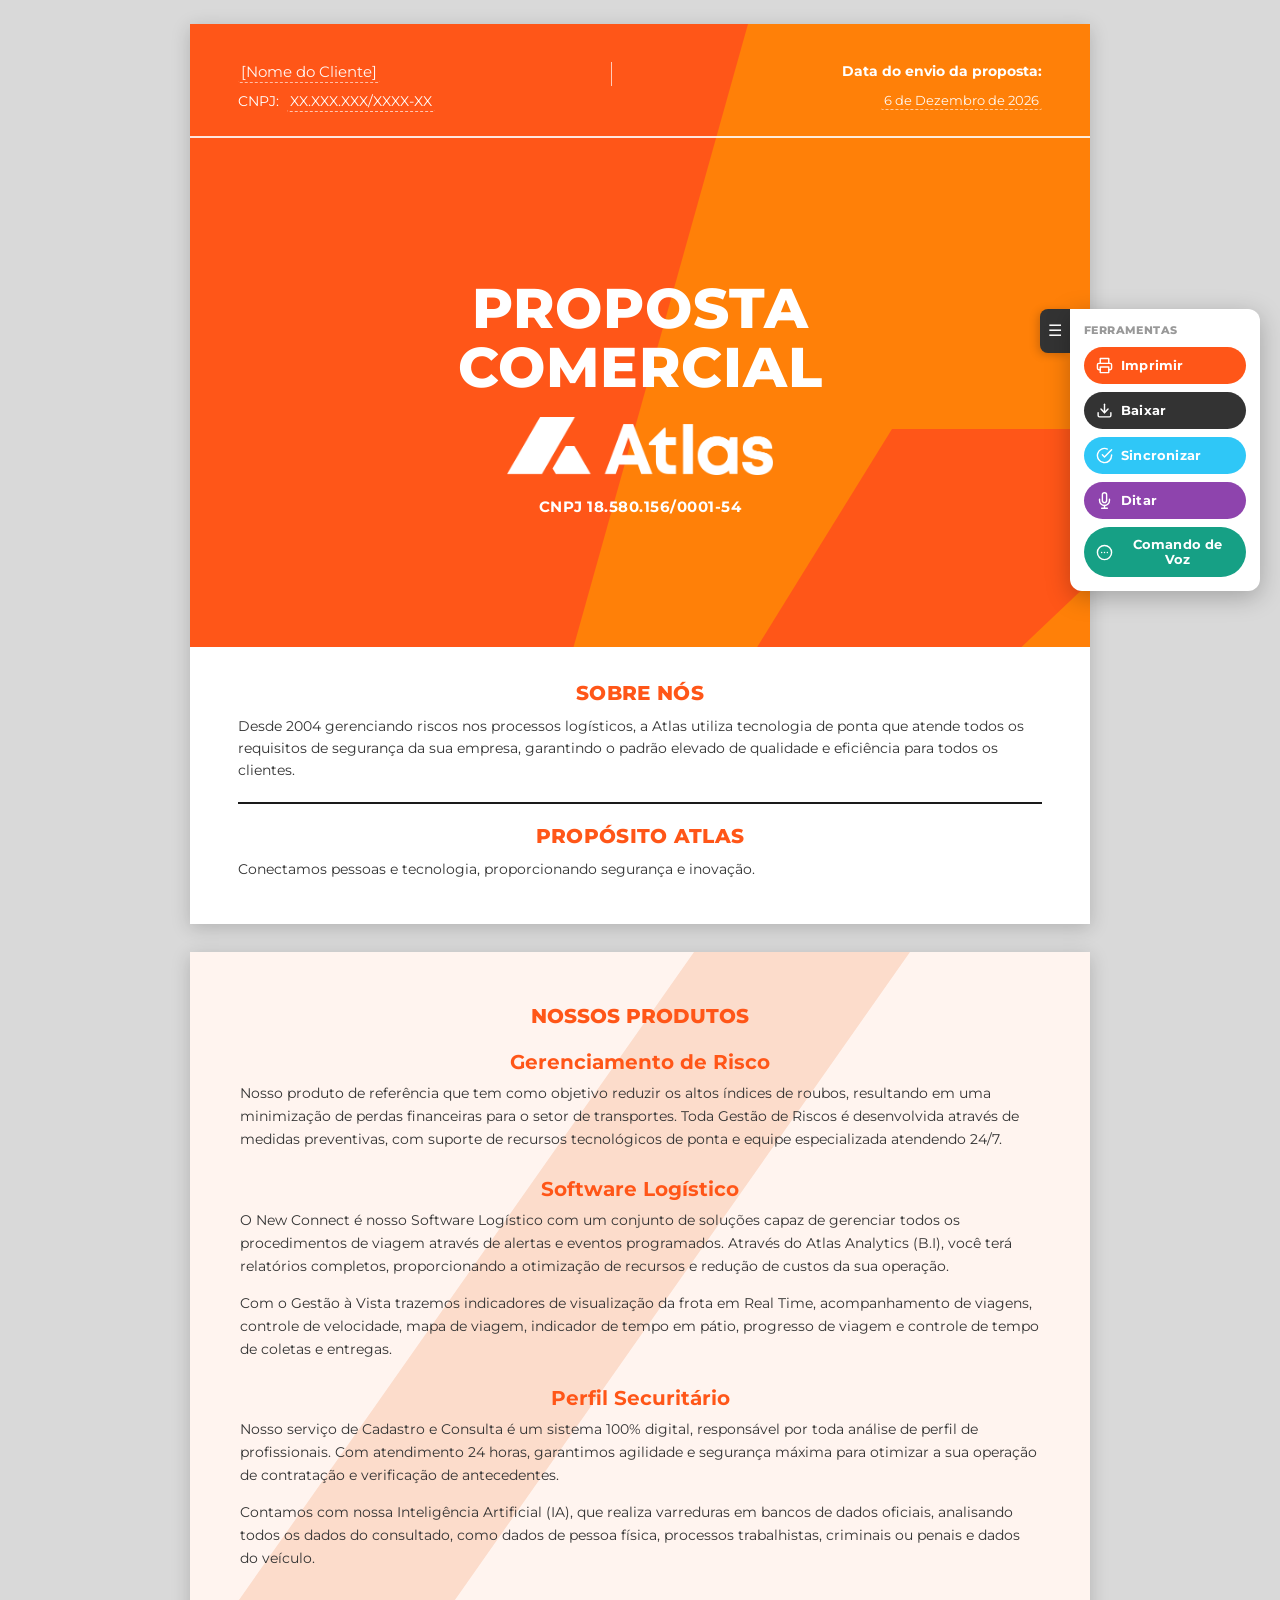
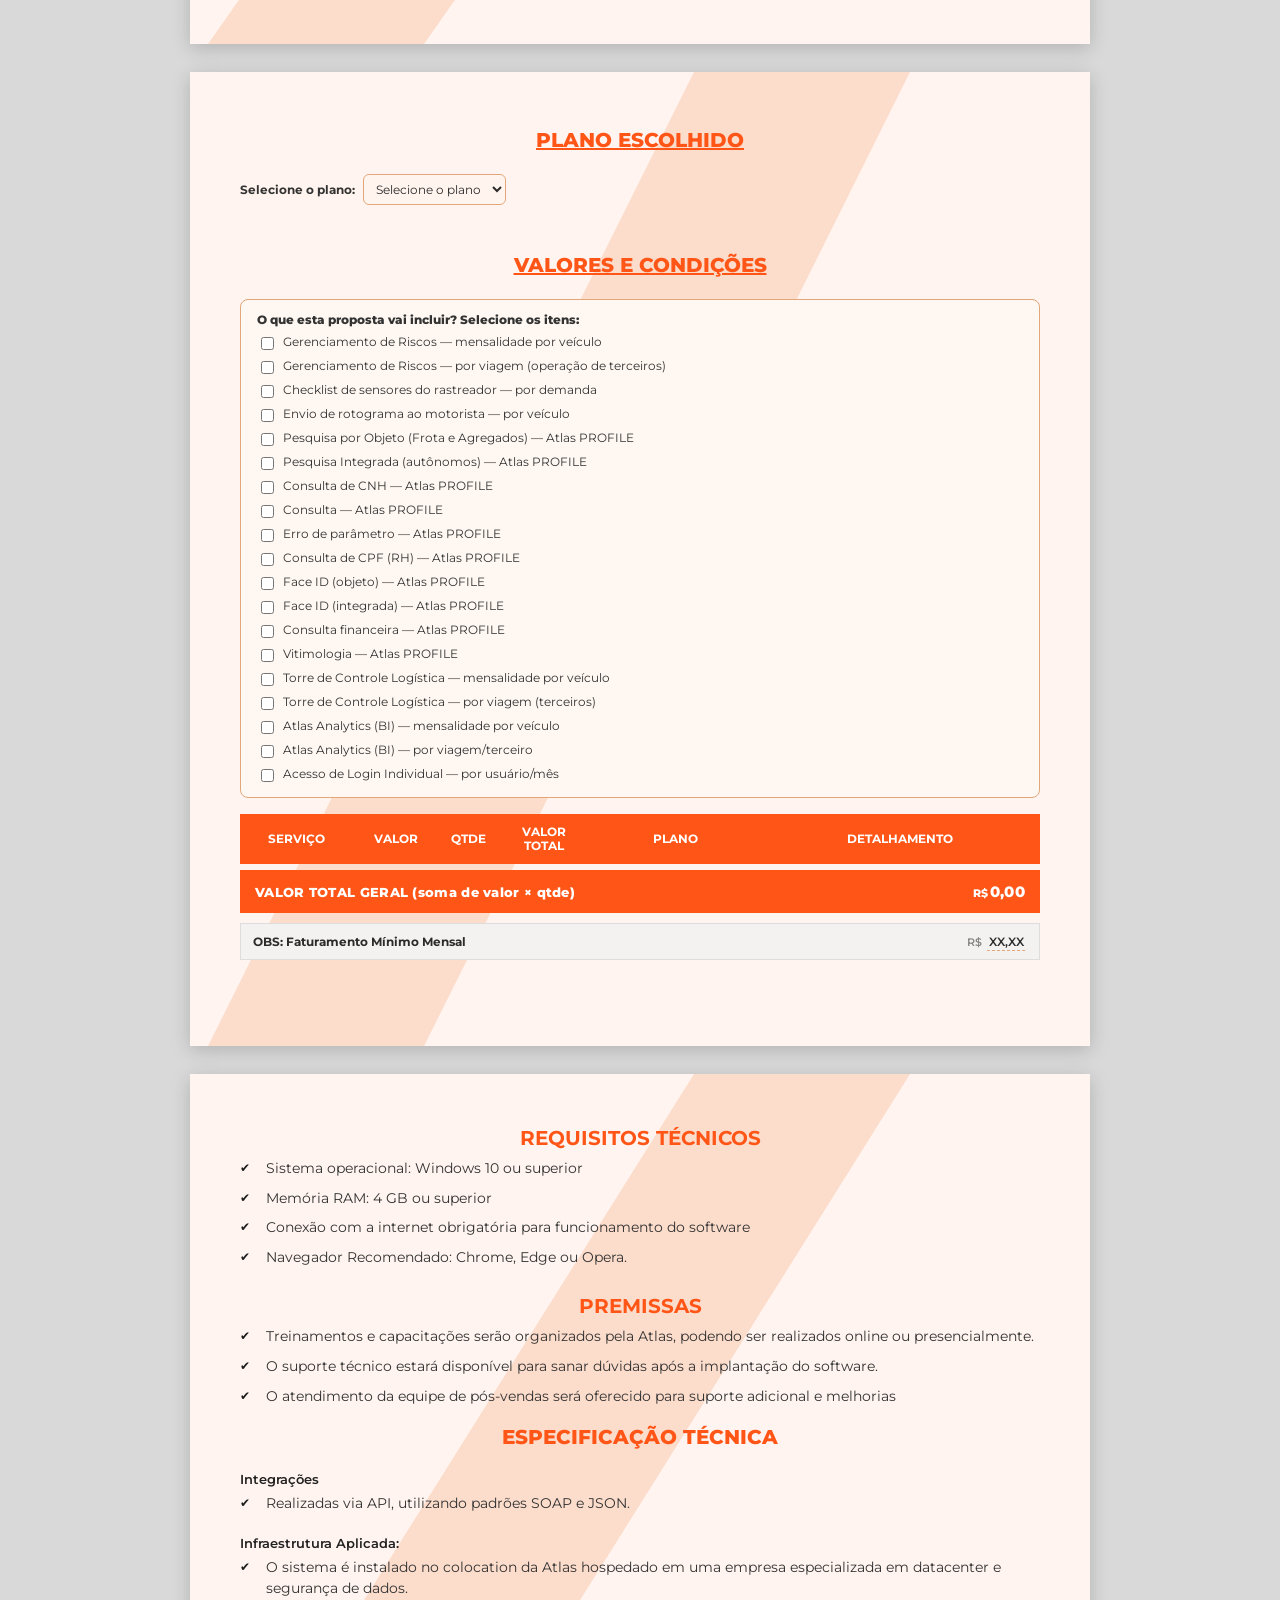
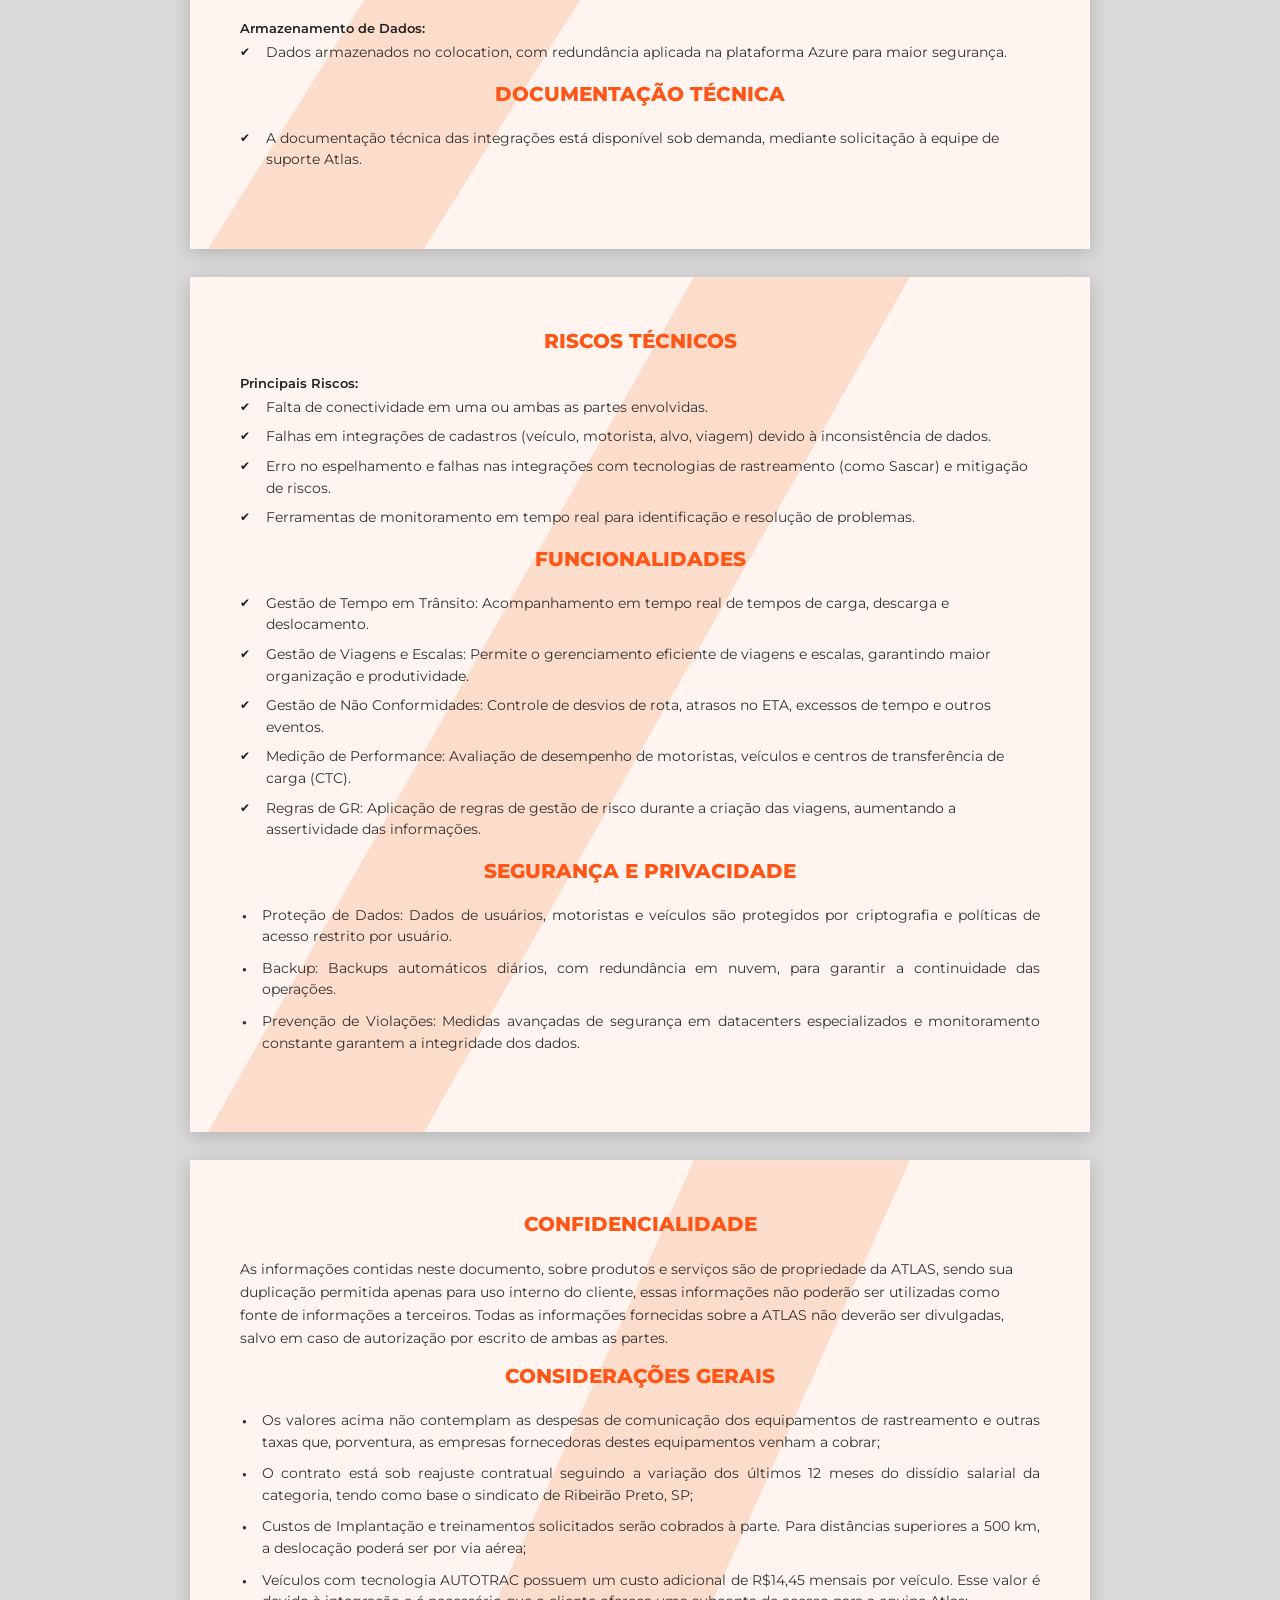
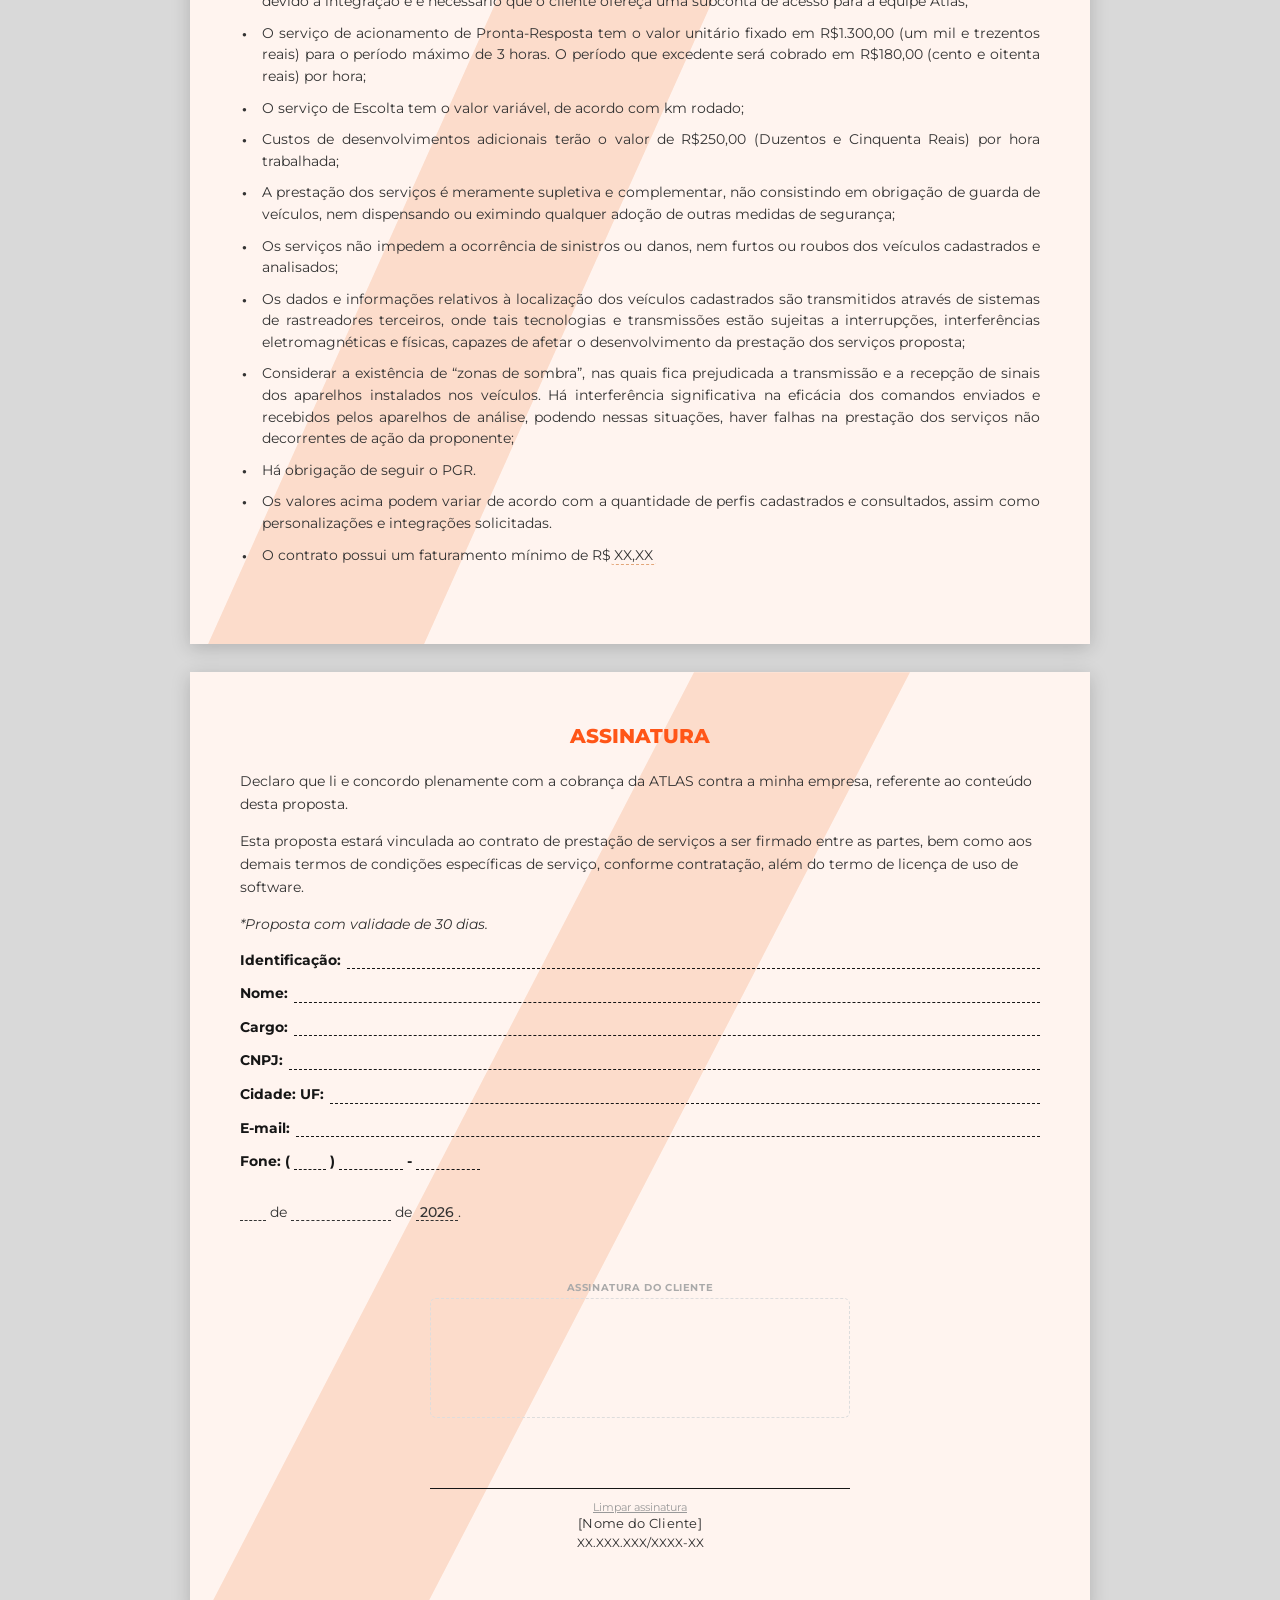
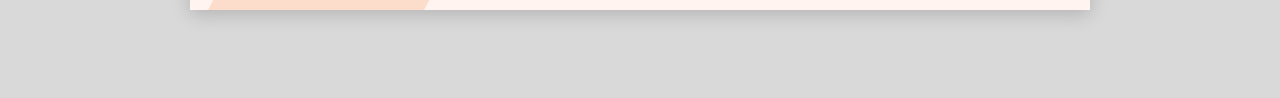
==== Modelo_Proposta_Completa_FINAL_REVISADO.html @ 3a5bff25 "feat: consolidate floating action buttons into a collapsible sidebar Imprimir, Baixar, Sincronizar, " ====
<!DOCTYPE html>
<html lang="pt-BR">
<head>
<meta charset="UTF-8">
<meta name="viewport" content="width=device-width, initial-scale=1.0">
<title>Proposta Comercial Completa — Atlas</title>
<style>
@import url('https://fonts.googleapis.com/css2?family=Montserrat:wght@400;500;600;700;800&display=swap');

:root{
  --atlas-orange:#FF5618;
  --atlas-orange-2:#FF8008;
  --atlas-yellow:#FFC500;
  --atlas-dark:#333333;
  --peach-light:#FFF4EF;
  --peach-band:#FCDCCB;
  --text:#2b2b2b;
}

*{box-sizing:border-box;}
html,body{margin:0;padding:0;}
body{
  font-family:'Montserrat',Arial,sans-serif;
  background:#d9d9d9;
  color:var(--text);
  -webkit-font-smoothing:antialiased;
}

.doc{
  max-width:900px;
  margin:0 auto;
  background:#d9d9d9;
  padding:24px 0 60px;
}

.page{
  position:relative;
  width:100%;
  min-height:560px;
  background:#ffffff;
  overflow:hidden;
  margin:0 auto 28px;
  box-shadow:0 4px 18px rgba(0,0,0,.18);
}

/* ---------- PRINT BUTTON ---------- */
.print-btn{
  position:fixed;
  top:20px;
  right:20px;
  z-index:1000;
  display:flex;
  align-items:center;
  gap:8px;
  background:var(--atlas-orange);
  color:#fff;
  border:none;
  border-radius:30px;
  padding:12px 20px;
  font-family:'Montserrat',Arial,sans-serif;
  font-size:13.5px;
  font-weight:700;
  letter-spacing:.2px;
  cursor:pointer;
  box-shadow:0 4px 14px rgba(0,0,0,.28);
  transition:background .15s,transform .15s;
}
.print-btn:hover{background:#e04710;transform:translateY(-1px);}
.print-btn:active{transform:translateY(0);}
.print-btn svg{width:17px;height:17px;flex-shrink:0;}
.download-btn{
  position:fixed;
  top:74px;
  right:20px;
  z-index:1000;
  display:flex;
  align-items:center;
  gap:8px;
  background:var(--atlas-dark);
  color:#fff;
  border:none;
  border-radius:30px;
  padding:12px 20px;
  font-family:'Montserrat',Arial,sans-serif;
  font-size:13.5px;
  font-weight:700;
  letter-spacing:.2px;
  cursor:pointer;
  box-shadow:0 4px 14px rgba(0,0,0,.28);
  transition:background .15s,transform .15s;
}
.download-btn:hover{background:#1a1a1a;transform:translateY(-1px);}
.download-btn:active{transform:translateY(0);}
.download-btn svg{width:17px;height:17px;flex-shrink:0;}
.bitrix-btn{
  position:fixed;
  top:128px;
  right:20px;
  z-index:1000;
  display:flex;
  align-items:center;
  gap:8px;
  background:#2FC7F7;
  color:#fff;
  border:none;
  border-radius:30px;
  padding:12px 20px;
  font-family:'Montserrat',Arial,sans-serif;
  font-size:13.5px;
  font-weight:700;
  letter-spacing:.2px;
  cursor:pointer;
  box-shadow:0 4px 14px rgba(0,0,0,.28);
  transition:background .15s,transform .15s;
}
.bitrix-btn:hover{background:#1CAEDE;transform:translateY(-1px);}
.bitrix-btn:active{transform:translateY(0);}
.bitrix-btn svg{width:17px;height:17px;flex-shrink:0;}
.mic-btn{
  position:fixed;
  top:182px;
  right:20px;
  z-index:1000;
  display:flex;
  align-items:center;
  gap:8px;
  background:#8e44ad;
  color:#fff;
  border:none;
  border-radius:30px;
  padding:12px 20px;
  font-family:'Montserrat',Arial,sans-serif;
  font-size:13.5px;
  font-weight:700;
  letter-spacing:.2px;
  cursor:pointer;
  box-shadow:0 4px 14px rgba(0,0,0,.28);
  transition:background .15s,transform .15s;
}
.mic-btn:hover{background:#6f3585;transform:translateY(-1px);}
.mic-btn:active{transform:translateY(0);}
.mic-btn svg{width:17px;height:17px;flex-shrink:0;}
.voice-cmd-btn{
  position:fixed;
  top:236px;
  right:20px;
  z-index:1000;
  display:flex;
  align-items:center;
  gap:8px;
  background:#16a085;
  color:#fff;
  border:none;
  border-radius:30px;
  padding:12px 20px;
  font-family:'Montserrat',Arial,sans-serif;
  font-size:13.5px;
  font-weight:700;
  letter-spacing:.2px;
  cursor:pointer;
  box-shadow:0 4px 14px rgba(0,0,0,.28);
  transition:background .15s,transform .15s;
}
.voice-cmd-btn:hover{background:#118a70;transform:translateY(-1px);}
.voice-cmd-btn:active{transform:translateY(0);}
.voice-cmd-btn svg{width:17px;height:17px;flex-shrink:0;}
.voice-cmd-btn.listening{background:#e67e22;animation:micPulse 1.2s infinite;}
.voice-cmd-status{
  position:fixed;
  top:290px;
  right:20px;
  z-index:1000;
  max-width:260px;
  background:#fff;
  border:1.4px solid #16a085;
  border-radius:10px;
  padding:10px 14px;
  font-family:'Montserrat',Arial,sans-serif;
  font-size:11.5px;
  color:#333;
  line-height:1.4;
  box-shadow:0 4px 14px rgba(0,0,0,.2);
}
.app-sidebar{
  position:fixed;
  top:50%;
  right:20px;
  transform:translateY(-50%);
  z-index:1000;
  display:flex;
  align-items:flex-start;
}
.sidebar-toggle{
  background:var(--atlas-dark);
  color:#fff;
  border:none;
  border-radius:8px 0 0 8px;
  width:30px;
  height:44px;
  cursor:pointer;
  font-size:16px;
  line-height:1;
  box-shadow:-2px 2px 10px rgba(0,0,0,.2);
  flex-shrink:0;
}
.sidebar-panel{
  display:flex;
  flex-direction:column;
  gap:8px;
  background:#fff;
  border-radius:0 12px 12px 12px;
  padding:14px;
  box-shadow:0 6px 24px rgba(0,0,0,.25);
  width:190px;
  max-height:80vh;
  overflow-y:auto;
}
.sidebar-panel.collapsed{display:none;}
.sidebar-title{
  font-family:'Montserrat',Arial,sans-serif;
  font-size:11px;
  font-weight:800;
  letter-spacing:.4px;
  text-transform:uppercase;
  color:#999;
  margin-bottom:2px;
}
.app-sidebar .print-btn,
.app-sidebar .download-btn,
.app-sidebar .bitrix-btn,
.app-sidebar .mic-btn,
.app-sidebar .voice-cmd-btn{
  position:static;
  top:auto;right:auto;
  width:100%;
  box-shadow:none;
  justify-content:flex-start;
  padding:10px 12px;
  font-size:12.5px;
}
.app-sidebar .voice-cmd-status{
  position:static;
  top:auto;right:auto;
  width:100%;
  max-width:none;
  margin-top:0;
  box-sizing:border-box;
}
.mic-btn.listening{background:#e74c3c;animation:micPulse 1.2s infinite;}
@keyframes micPulse{
  0%{box-shadow:0 4px 14px rgba(231,76,60,.55);}
  50%{box-shadow:0 4px 26px rgba(231,76,60,.95);}
  100%{box-shadow:0 4px 14px rgba(231,76,60,.55);}
}
.bitrix-modal-overlay{
  position:fixed;inset:0;background:rgba(0,0,0,.55);z-index:2000;
  display:flex;align-items:center;justify-content:center;padding:20px;
}
.bitrix-modal{
  background:#fff;border-radius:12px;max-width:520px;width:100%;max-height:85vh;overflow-y:auto;
  padding:24px;box-shadow:0 20px 60px rgba(0,0,0,.3);
  font-family:'Montserrat',Arial,sans-serif;
}
.bitrix-modal-title{font-size:16px;font-weight:800;color:var(--atlas-dark);margin-bottom:16px;}
.bitrix-field{font-size:12.5px;color:#333;margin-bottom:10px;line-height:1.5;}
.bitrix-field ul{margin:6px 0 0;padding-left:18px;}
.bitrix-field li{margin-bottom:4px;}
.bitrix-modal-actions{display:flex;justify-content:flex-end;gap:10px;margin-top:18px;}
.bitrix-modal-cancel{background:#eee;color:#333;border:none;border-radius:8px;padding:10px 18px;font-family:'Montserrat',Arial,sans-serif;font-weight:700;font-size:12.5px;cursor:pointer;}
.bitrix-modal-confirm{background:#2FC7F7;color:#fff;border:none;border-radius:8px;padding:10px 18px;font-family:'Montserrat',Arial,sans-serif;font-weight:700;font-size:12.5px;cursor:pointer;}
.bitrix-modal-confirm:disabled{opacity:.6;cursor:not-allowed;}
.bitrix-status{margin-top:12px;font-size:12px;font-weight:700;}
.bitrix-status-ok{color:#1a8f4c;}
.bitrix-status-error{color:#c0392b;}
.bitrix-search-btn{background:#eef8fd;color:#1CAEDE;border:1px solid #2FC7F7;border-radius:6px;padding:3px 8px;font-size:10.5px;font-weight:700;cursor:pointer;margin-left:6px;font-family:'Montserrat',Arial,sans-serif;}
.bitrix-search-btn:hover{background:#2FC7F7;color:#fff;}
.bitrix-id-input{border:1.2px solid #ccc;border-radius:6px;padding:4px 6px;font-size:12px;font-family:'Montserrat',Arial,sans-serif;width:110px;}
.bitrix-search-status{font-size:11px;font-weight:700;margin-left:8px;}

@media print{
  * { -webkit-print-color-adjust:exact !important; print-color-adjust:exact !important; color-adjust:exact !important; }
  body{background:#fff;}
  .doc{padding:0;max-width:none;background:#fff;}
  .page{box-shadow:none;margin:0;page-break-after:always;min-height:0;}
  .print-btn{display:none !important;}
  .item-picker{display:none !important;}
  .download-btn{display:none !important;}
  .bitrix-btn{display:none !important;}
  .bitrix-modal-overlay{display:none !important;}
  .mic-btn{display:none !important;}
  .voice-cmd-btn{display:none !important;}
  .voice-cmd-status{display:none !important;}
  .app-sidebar{display:none !important;}
  .plan-select-row{display:none !important;}
  .editable-field{border-bottom:none !important;background:transparent !important;padding:0 !important;}
  .valor-input,.qtde-input{border-bottom:none !important;background:transparent !important;}
  .line-total-cell{background:transparent !important;}
  .sig-field .rule,.fone-seg,.sig-date .u{border-bottom:1.6px solid #161616 !important;background:transparent !important;}
  .sig-pad{display:none !important;}
  .sig-pad-print-img{display:block !important;width:420px;height:120px;margin:0 auto;}
  .sig-clear-btn{display:none !important;}
  .add-range-btn{display:none !important;}
  .remove-range-btn{display:none !important;}
  .row-range-select{display:none !important;}
}

/* ---------- COVER ---------- */
.cover{
  background:var(--atlas-orange);
  color:#fff;
  min-height:900px;
  display:flex;
  flex-direction:column;
}
.cover-diagonal{
  position:absolute;
  inset:0;
  background:var(--atlas-orange-2);
  clip-path:polygon(62% 0, 100% 0, 100% 100%, 34% 100%);
  z-index:0;
}
.cover-diagonal-2{
  position:absolute;
  inset:0;
  background:var(--atlas-orange);
  clip-path:polygon(78% 45%, 100% 45%, 100% 62%, 60% 100%, 44% 100%);
  z-index:0;
}
.cover-top{
  position:relative;
  z-index:1;
  padding:38px 48px 26px;
  border-bottom:2px solid rgba(255,255,255,.85);
}
.cover-top-row{
  display:flex;
  justify-content:space-between;
  align-items:flex-start;
  gap:24px;
}
.cover-client{font-size:15px;opacity:.95;}
.client-logo-img{height:34px;max-width:90px;object-fit:contain;border-radius:3px;background:#fff;padding:2px;}
.cover-divider{
  width:1px;align-self:stretch;background:rgba(255,255,255,.7);margin:0 6px;
}
.cover-date-label{font-weight:700;font-size:14px;margin-bottom:6px;}
.cover-date-value{font-size:13px;opacity:.95;}
.cover-cnpj-row{margin-top:14px;font-size:14px;}
.cover-cnpj-row b{font-weight:600;margin-right:6px;}
.cover-top .editable-field{
  outline:none;
  border-bottom:1.4px dashed rgba(255,255,255,.65);
  padding:0 3px 1px;
  cursor:text;
  border-radius:2px;
}
.cover-top .editable-field:hover{background:rgba(255,255,255,.14);}
.cover-top .editable-field:focus{border-bottom:1.4px solid #fff;background:rgba(255,255,255,.2);}

.editable-field{
  outline:none;
  border-bottom:1.4px dashed #e3a679;
  padding:0 3px 1px;
  cursor:text;
  border-radius:2px;
}
.editable-field:hover{background:#fff4ee;}
.editable-field:focus{border-bottom:1.4px solid var(--atlas-orange);background:#fff4ee;}

.cover-mid{
  position:relative;z-index:1;
  flex:1;
  display:flex;flex-direction:column;align-items:center;justify-content:center;
  text-align:center;
  padding:30px 20px 20px;
}
.cover-title{
  font-size:56px;
  font-weight:800;
  line-height:1.05;
  letter-spacing:1px;
  margin:0 0 6px;
}
.cover-logo{
  height:58px;
  margin:14px 0 22px;
}
.cover-atlas-cnpj{
  font-size:15px;
  font-weight:700;
  letter-spacing:.5px;
}

.cover-white{
  position:relative;z-index:1;
  background:#fff;
  color:var(--text);
  padding:34px 48px 44px;
}
.cover-white h3{
  color:var(--atlas-orange);
  font-size:20px;
  font-weight:800;
  letter-spacing:.3px;
  margin:0 0 10px;
  text-align:center;
}
.cover-white p{
  font-size:13.5px;
  line-height:1.65;
  margin:0;
  color:#333;
}
.cover-rule{
  border:none;border-top:2px solid #1a1a1a;margin:20px 0;
}

/* ---------- INNER PAGES ---------- */
.inner{
  min-height:560px;
  background:var(--peach-light);
  padding:52px 50px 60px;
}
.inner-diagonal{
  position:absolute;
  inset:0;
  background:var(--peach-band);
  clip-path:polygon(56% 0, 80% 0, 26% 100%, 2% 100%);
  z-index:0;
}
.inner-diagonal-2{
  position:absolute;
  inset:0;
  background:var(--peach-band);
  opacity:.6;
  clip-path:polygon(20% 100%, 40% 100%, 30% 115%);
  z-index:0;
}
.inner-content{position:relative;z-index:1;}

.inner.white-bg{background:#fff;}
.inner.white-bg .inner-diagonal,.inner.white-bg .inner-diagonal-2{display:none;}

h2.sect{
  font-size:20px;
  font-weight:800;
  color:var(--atlas-orange);
  margin:0 0 22px;
  text-align:center;
}
h3.sub{
  font-size:20px;
  font-weight:700;
  color:var(--atlas-orange);
  margin:26px 0 8px;
  text-align:center;
}
h3.sub:first-of-type{margin-top:0;}
p.body-text{
  font-size:13.5px;
  line-height:1.7;
  margin:0 0 14px;
  color:#333;
}
.check-list{list-style:none;margin:6px 0 18px;padding:0;}
.check-list li{
  position:relative;
  padding-left:26px;
  font-size:13.5px;
  line-height:1.6;
  margin-bottom:8px;
  color:#333;
}
.check-list li::before{
  content:"\2714";
  position:absolute;left:0;top:0;
  color:#1a1a1a;
  font-size:12px;
}
.dot-list{list-style:none;margin:6px 0 18px;padding:0;}
.dot-list li{
  position:relative;
  padding-left:22px;
  font-size:13.5px;
  line-height:1.6;
  margin-bottom:10px;
  color:#333;
  text-align:justify;
}
.dot-list li::before{
  content:"\25CF";
  position:absolute;left:2px;top:0;
  color:#333;
  font-size:8px;
  top:5px;
}
.label-line{font-size:13px;font-weight:600;color:#222;margin:20px 0 6px;}

/* ---------- PLAN CARDS ---------- */
.plans-title{text-align:center;font-size:20px;font-weight:800;text-decoration:underline;margin:4px 0 22px;color:var(--atlas-orange);}
.plan-select-row{display:flex;align-items:center;gap:8px;margin:0 0 14px;font-size:12px;font-weight:700;color:#333;flex-wrap:wrap;}
.plan-select-row select{font-family:'Montserrat',Arial,sans-serif;font-size:12px;padding:6px 8px;border:1.4px solid #e3a679;border-radius:6px;background:#fff4ee;color:#2c2c2c;cursor:pointer;}
.plan-select-row select:focus{outline:none;border-color:var(--atlas-orange);}
.plans-wrap .plan-card{display:none;}
.plans-wrap{display:flex;gap:14px;margin-bottom:34px;align-items:stretch;}
.plan-card{flex:1;background:#fff;border:1px solid #eee;box-shadow:0 1px 6px rgba(0,0,0,.08);display:flex;flex-direction:column;}
.plan-head{padding:14px 10px;text-align:center;color:#fff;}
.plan-head .pname{font-weight:800;font-size:15px;letter-spacing:.5px;}
.plan-head .psub{font-size:9.5px;opacity:.9;margin-top:2px;}
.plan-standard .plan-head{background:var(--atlas-yellow);color:#3a2c00;}
.plan-pro .plan-head{background:var(--atlas-orange);}
.plan-premium .plan-head{background:var(--atlas-dark);}
.plan-body{padding:14px 14px 16px;flex:1;display:flex;flex-direction:column;}
.plan-body ul{list-style:disc;margin:0 0 10px;padding-left:16px;flex:1;}
.plan-body ul li{font-size:10.5px;line-height:1.5;margin-bottom:4px;color:#2c2c2c;}
.plan-add{font-size:10px;color:#2c2c2c;}
.plan-add b{font-weight:700;}

/* ---------- PRICING TABLE ---------- */
.item-picker{border:1px solid #e3a679;background:#fff8f2;border-radius:8px;padding:12px 16px;margin:0 0 16px;}
.item-picker-title{font-size:12px;font-weight:800;color:var(--atlas-dark);margin-bottom:8px;}
.item-picker-opt{display:flex;align-items:flex-start;gap:6px;font-size:11.5px;color:#333;margin-bottom:6px;cursor:pointer;line-height:1.35;}
.item-picker-opt input{margin-top:2px;flex-shrink:0;cursor:pointer;}
.item-picker-opt:last-child{margin-bottom:0;}
table.pricing{width:100%;border-collapse:collapse;margin-bottom:6px;font-size:11.5px;}
table.pricing th{
  background:var(--atlas-orange);color:#fff;font-weight:700;
  padding:10px 8px;text-align:center;border:1px solid var(--atlas-orange);
  font-size:11.5px;
}
table.pricing td{
  border:1px solid #ddd;padding:9px 8px;vertical-align:middle;color:#2c2c2c;
  background:#fff;
}
table.pricing td.svc{font-weight:600;text-align:left;}
table.pricing td.center{text-align:center;}
table.pricing td.detail{font-size:10.5px;line-height:1.4;}
.valor-input{
  width:64px;border:none;border-bottom:1.4px dashed #f0a980;background:transparent;
  font-family:'Montserrat',Arial,sans-serif;font-size:11.5px;font-weight:600;
  color:#2c2c2c;text-align:right;padding:1px 2px;
}
.valor-input:hover{background:#fff4ee;}
.valor-input:focus{outline:none;border-bottom:1.4px solid var(--atlas-orange);background:#fff4ee;}
.qtde-input{
  width:30px;border:none;border-bottom:1.4px dashed #f0a980;background:transparent;
  font-family:'Montserrat',Arial,sans-serif;font-size:11.5px;font-weight:600;
  color:#2c2c2c;text-align:center;padding:1px 2px;
}
.qtde-input:hover{background:#fff4ee;}
.qtde-input:focus{outline:none;border-bottom:1.4px solid var(--atlas-orange);background:#fff4ee;}
.line-total-cell{background:#fff7f2;}
.line-total{font-weight:800;color:var(--atlas-orange);}
.currency-prefix{color:#888;font-size:10.5px;margin-right:1px;}
.total-bar{
  display:flex;justify-content:space-between;align-items:center;
  background:var(--atlas-orange);color:#fff;
  border:1px solid var(--atlas-orange);
  padding:11px 14px;font-size:13px;font-weight:800;letter-spacing:.3px;
  margin-bottom:10px;
}
.total-bar .tval{font-size:15px;}
.row-range-select{display:block;margin:0 auto 3px;font-family:'Montserrat',Arial,sans-serif;font-size:9px;padding:1px 2px;border:1.2px dashed #e3a679;border-radius:4px;background:#fff4ee;color:#8a6a55;cursor:pointer;width:64px;}
.row-range-select:focus{outline:none;border-color:var(--atlas-orange);border-style:solid;}
.add-range-btn{display:block;margin:3px auto 0;width:16px;height:16px;line-height:13px;padding:0;font-size:11px;font-weight:800;border:1.2px solid #e3a679;border-radius:50%;background:#fff4ee;color:var(--atlas-orange);cursor:pointer;}
.add-range-btn:hover{background:var(--atlas-orange);color:#fff;}
table.pricing td.svc-repeat{font-weight:600;font-style:italic;color:#999;text-align:left;font-size:10.5px;}
.remove-range-btn{background:none;border:none;color:#c0392b;font-size:10px;font-family:'Montserrat',Arial,sans-serif;cursor:pointer;text-decoration:underline;padding:0;}
.obs-row{
  display:flex;justify-content:space-between;align-items:center;
  border:1px solid #ddd;background:#f4f2f1;
  padding:10px 12px;font-size:12px;font-weight:700;margin-bottom:26px;
}
.obs-row span.val{font-weight:600;}

/* ---------- SIGNATURE ---------- */
.sig-field{font-size:13.5px;font-weight:700;color:#161616;margin:16px 0;display:flex;align-items:baseline;white-space:nowrap;}
.sig-field .rule{
  flex:1;border-bottom:1.6px dashed #161616;margin-left:6px;
  outline:none;cursor:text;min-height:1.3em;font-weight:500;
}
.sig-field .rule:hover{background:#fff4ee;}
.sig-field .rule:focus{border-bottom:1.6px solid var(--atlas-orange);background:#fff4ee;}
.fone-line{font-size:13.5px;font-weight:700;color:#161616;margin:16px 0;}
.fone-seg{
  display:inline-block;min-width:64px;border-bottom:1.6px dashed #161616;
  outline:none;cursor:text;text-align:center;padding:0 2px;font-weight:500;
}
.fone-seg:hover{background:#fff4ee;}
.fone-seg:focus{border-bottom:1.6px solid var(--atlas-orange);background:#fff4ee;}
.fone-ddd{min-width:32px;}
.sig-date{margin:34px 0 60px;font-size:13.5px;color:#333;}
.sig-date .u{
  border-bottom:1.6px dashed #333;padding:0 4px;
  outline:none;cursor:text;display:inline-block;min-width:26px;text-align:center;font-weight:500;
}
.sig-date .u.month{min-width:100px;}
.sig-date .u:hover{background:#fff4ee;}
.sig-date .u:focus{border-bottom:1.6px solid var(--atlas-orange);background:#fff4ee;}
.sig-line{border-top:1.6px solid #161616;width:420px;margin:70px auto 10px;}
.sig-name{text-align:center;font-size:12.5px;letter-spacing:.3px;}
.sig-cnpj{text-align:center;font-size:12px;margin-top:4px;}
.sig-pad-label{text-align:center;font-size:10px;font-weight:700;letter-spacing:.6px;color:#aaa;text-transform:uppercase;margin:36px 0 4px;}
.sig-pad-wrap{width:420px;margin:0 auto;}
.sig-pad{display:block;width:420px;height:120px;touch-action:none;cursor:crosshair;border:1.4px dashed #ddd;border-radius:6px;background:transparent;}
.sig-pad-print-img{display:none;}
.sig-clear-btn{display:block;margin:6px auto 0;background:none;border:none;color:#999;font-size:10.5px;font-family:'Montserrat',Arial,sans-serif;cursor:pointer;text-decoration:underline;padding:2px;}
.sig-clear-btn:hover{color:var(--atlas-orange);}

.page-footer{
  position:absolute;bottom:14px;right:20px;font-size:9px;color:#bbb;z-index:2;
}
</style>
</head>
<body>
<div class="app-sidebar" id="appSidebar">
<button class="sidebar-toggle" id="sidebarToggle" onclick="toggleSidebar()" title="Mostrar/ocultar ferramentas">&#9776;</button>
<div class="sidebar-panel" id="sidebarPanel">
<div class="sidebar-title">Ferramentas</div>
<button class="print-btn" onclick="window.print()" title="Imprimir ou salvar como PDF">
  <svg viewBox="0 0 24 24" fill="none" stroke="currentColor" stroke-width="2" stroke-linecap="round" stroke-linejoin="round"><polyline points="6 9 6 2 18 2 18 9"></polyline><path d="M6 18H4a2 2 0 0 1-2-2v-5a2 2 0 0 1 2-2h16a2 2 0 0 1 2 2v5a2 2 0 0 1-2 2h-2"></path><rect x="6" y="14" width="12" height="8"></rect></svg>
  Imprimir
</button>
<button class="download-btn" onclick="baixarPropostaPreenchida()" title="Baixar HTML com os dados preenchidos">
  <svg viewBox="0 0 24 24" fill="none" stroke="currentColor" stroke-width="2" stroke-linecap="round" stroke-linejoin="round"><path d="M21 15v4a2 2 0 0 1-2 2H5a2 2 0 0 1-2-2v-4"></path><polyline points="7 10 12 15 17 10"></polyline><line x1="12" y1="15" x2="12" y2="3"></line></svg>
  Baixar
</button>
<button class="bitrix-btn" onclick="abrirVerificacaoBitrix()" title="Verificar dados e sincronizar com o Bitrix">
  <svg viewBox="0 0 24 24" fill="none" stroke="currentColor" stroke-width="2" stroke-linecap="round" stroke-linejoin="round"><path d="M22 11.08V12a10 10 0 1 1-5.93-9.14"></path><polyline points="22 4 12 14.01 9 11.01"></polyline></svg>
  Sincronizar
</button>
<button class="mic-btn" id="micBtn" onclick="toggleDitado()" title="Clique no campo que deseja preencher, depois clique aqui e fale">
  <svg viewBox="0 0 24 24" fill="none" stroke="currentColor" stroke-width="2" stroke-linecap="round" stroke-linejoin="round"><path d="M12 1a3 3 0 0 0-3 3v8a3 3 0 0 0 6 0V4a3 3 0 0 0-3-3z"></path><path d="M19 10v2a7 7 0 0 1-14 0v-2"></path><line x1="12" y1="19" x2="12" y2="23"></line><line x1="8" y1="23" x2="16" y2="23"></line></svg>
  <span id="micBtnLabel">Ditar</span>
</button>
<button class="voice-cmd-btn" id="voiceCmdBtn" onclick="toggleComandoVoz()" title="Ative e diga 'Atlas' seguido do comando, ex: Atlas, nome \u00e9 Fulano">
  <svg viewBox="0 0 24 24" fill="none" stroke="currentColor" stroke-width="2" stroke-linecap="round" stroke-linejoin="round"><circle cx="12" cy="12" r="10"></circle><path d="M8 12h.01M12 12h.01M16 12h.01"></path></svg>
  <span id="voiceCmdLabel">Comando de Voz</span>
</button>
<div class="voice-cmd-status" id="voiceCmdStatus" style="display:none;"></div>
</div>
</div>
<div class="doc">

<div class="page cover">
  <div class="cover-diagonal"></div>
  <div class="cover-diagonal-2"></div>
  <div class="cover-top">
    <div class="cover-top-row">
      <div style="display:flex;align-items:center;gap:10px;">
        <img id="client-logo-img" class="client-logo-img" style="display:none;" alt="Logo do cliente">
        <div id="cover-client-field" class="cover-client editable-field" contenteditable="true" spellcheck="false">[Nome do Cliente]</div>
      </div>
      <div class="cover-divider"></div>
      <div style="text-align:right;">
        <div class="cover-date-label">Data do envio da proposta:</div>
      </div>
    </div>
    <div class="cover-top-row" style="margin-top:6px;">
      <div style="font-size:14px;">CNPJ:&nbsp;&nbsp;<span id="cover-cnpj-field" class="editable-field" contenteditable="true" spellcheck="false">XX.XXX.XXX/XXXX-XX</span></div>
      <div class="cover-divider" style="opacity:0;"></div>
      <div class="cover-date-value editable-field auto-today-date" contenteditable="true" spellcheck="false" style="text-align:right;">XX de Novembro de 2026</div>
    </div>
  </div>
  <div class="cover-mid">
    <div class="cover-title">PROPOSTA<br>COMERCIAL</div>
    <img class="cover-logo" src="[data-uri]" alt="Atlas">
    <div class="cover-atlas-cnpj">CNPJ 18.580.156/0001-54</div>
  </div>
  <div class="cover-white">
    <h3>SOBRE NÓS</h3>
    <p>Desde 2004 gerenciando riscos nos processos logísticos, a Atlas utiliza tecnologia de ponta que atende todos os requisitos de segurança da sua empresa, garantindo o padrão elevado de qualidade e eficiência para todos os clientes.</p>
    <hr class="cover-rule">
    <h3>PROPÓSITO ATLAS</h3>
    <p>Conectamos pessoas e tecnologia, proporcionando segurança e inovação.</p>
  </div>
</div><div class="page"><div class="inner"><div class="inner-diagonal"></div><div class="inner-diagonal-2"></div><div class="inner-content"><h2 class="sect">NOSSOS PRODUTOS</h2><h3 class="sub">Gerenciamento de Risco</h3><p class="body-text">Nosso produto de referência que tem como objetivo reduzir os altos índices de roubos, resultando em uma minimização de perdas financeiras para o setor de transportes. Toda Gestão de Riscos é desenvolvida através de medidas preventivas, com suporte de recursos tecnológicos de ponta e equipe especializada atendendo 24/7.</p><h3 class="sub">Software Logístico</h3><p class="body-text">O New Connect é nosso Software Logístico com um conjunto de soluções capaz de gerenciar todos os procedimentos de viagem através de alertas e eventos programados. Através do Atlas Analytics (B.I), você terá relatórios completos, proporcionando a otimização de recursos e redução de custos da sua operação.</p><p class="body-text">Com o Gestão à Vista trazemos indicadores de visualização da frota em Real Time, acompanhamento de viagens, controle de velocidade, mapa de viagem, indicador de tempo em pátio, progresso de viagem e controle de tempo de coletas e entregas.</p><h3 class="sub">Perfil Securitário</h3><p class="body-text">Nosso serviço de Cadastro e Consulta é um sistema 100% digital, responsável por toda análise de perfil de profissionais. Com atendimento 24 horas, garantimos agilidade e segurança máxima para otimizar a sua operação de contratação e verificação de antecedentes.</p><p class="body-text">Contamos com nossa Inteligência Artificial (IA), que realiza varreduras em bancos de dados oficiais, analisando todos os dados do consultado, como dados de pessoa física, processos trabalhistas, criminais ou penais e dados do veículo.</p></div></div></div><div class="page"><div class="inner"><div class="inner-diagonal"></div><div class="inner-diagonal-2"></div><div class="inner-content"><div class="plans-title">PLANO ESCOLHIDO</div><div class="plan-select-row"><label for="plan-picker">Selecione o plano:</label><select id="plan-picker" class="plan-picker"><option value="" selected disabled>Selecione o plano</option><option value="standard">STANDARD</option><option value="pro">PRO</option><option value="premium">PREMIUM</option></select></div><div class="plans-wrap"><div class="plan-card plan-standard">
  <div class="plan-head"><div class="pname">STANDARD</div><div class="psub">Detalhamento do plano</div></div>
  <div class="plan-body"><ul><li>Personalização de até 2 operações;</li><li>Acesso até 20 usuários;</li><li>Acesso a telas Panorâmica e Mapa Gerencial;</li><li>Macros Padrão Atlas;</li><li>Notificação de alertas via WhatsApp;</li><li>Treinamento online (1 por ano);</li><li>P.P.A (Procedimento Padrão Atlas);</li><li>Monitoramento com SM;</li><li>Relatórios completos;</li><li>Integração de SM;</li></ul><div class="plan-add"><b>Adicional:</b> Regras de acordo com apólice.</div></div>
</div><div class="plan-card plan-pro">
  <div class="plan-head"><div class="pname">PRO</div><div class="psub">Detalhamento do plano</div></div>
  <div class="plan-body"><ul><li>Personalização de até 5 operações;</li><li>Acesso a telas Panorâmica e Mapa Gerencial;</li><li>Acesso ilimitado de usuários;</li><li>Macros personalizadas;</li><li>Notificações de alerta via WhatsApp;</li><li>Notificações personalizadas por e-mail;</li><li>Treinamento online (3 por ano);</li><li>Atendimento de pós-venda;</li><li>Atlas Analytics Padrão;</li><li>Relatórios completos;</li><li>Integração de SM;</li></ul><div class="plan-add"><b>Adicional:</b> Regras de acordo com apólice.</div></div>
</div><div class="plan-card plan-premium">
  <div class="plan-head"><div class="pname">PREMIUM</div><div class="psub">Detalhamento do plano</div></div>
  <div class="plan-body"><ul><li>Personalização de até 5 operações;</li><li>Acesso a telas Panorâmica e Mapa Gerencial;</li><li>Acesso ilimitado de usuários;</li><li>Macros personalizadas;</li><li>Notificações de alerta via WhatsApp;</li><li>Notificações personalizadas por e-mail;</li><li>Treinamento online (3 por ano);</li><li>Treinamento de motoristas e ECVC;</li><li>Monitoramento sem SM;</li><li>Integração de SM;</li><li>Rastreamento de veículos sem SM (desengate e Jammer);</li><li>Visita de Pós-Venda;</li><li>Atlas Analytics Personalizado;</li><li>Relatórios completos;</li><li>Plano de viagem para motoristas;</li></ul><div class="plan-add"><b>Adicional:</b> Regras de acordo com apólice.</div></div>
</div></div><div class="plans-title" style="margin-top:6px;">VALORES E CONDIÇÕES</div><div class="item-picker"><div class="item-picker-title">O que esta proposta vai incluir? Selecione os itens:</div><label class="item-picker-opt"><input type="checkbox" class="row-toggle" data-row="pricing-completa-r0"> Gerenciamento de Riscos — mensalidade por veículo</label><label class="item-picker-opt"><input type="checkbox" class="row-toggle" data-row="pricing-completa-r1"> Gerenciamento de Riscos — por viagem (operação de terceiros)</label><label class="item-picker-opt"><input type="checkbox" class="row-toggle" data-row="pricing-completa-r2"> Checklist de sensores do rastreador — por demanda</label><label class="item-picker-opt"><input type="checkbox" class="row-toggle" data-row="pricing-completa-r3"> Envio de rotograma ao motorista — por veículo</label><label class="item-picker-opt"><input type="checkbox" class="row-toggle" data-row="pricing-completa-r4"> Pesquisa por Objeto (Frota e Agregados) — Atlas PROFILE</label><label class="item-picker-opt"><input type="checkbox" class="row-toggle" data-row="pricing-completa-r5"> Pesquisa Integrada (autônomos) — Atlas PROFILE</label><label class="item-picker-opt"><input type="checkbox" class="row-toggle" data-row="pricing-completa-r6"> Consulta de CNH — Atlas PROFILE</label><label class="item-picker-opt"><input type="checkbox" class="row-toggle" data-row="pricing-completa-r7"> Consulta — Atlas PROFILE</label><label class="item-picker-opt"><input type="checkbox" class="row-toggle" data-row="pricing-completa-r8"> Erro de parâmetro — Atlas PROFILE</label><label class="item-picker-opt"><input type="checkbox" class="row-toggle" data-row="pricing-completa-r9"> Consulta de CPF (RH) — Atlas PROFILE</label><label class="item-picker-opt"><input type="checkbox" class="row-toggle" data-row="pricing-completa-r15"> Face ID (objeto) — Atlas PROFILE</label><label class="item-picker-opt"><input type="checkbox" class="row-toggle" data-row="pricing-completa-r16"> Face ID (integrada) — Atlas PROFILE</label><label class="item-picker-opt"><input type="checkbox" class="row-toggle" data-row="pricing-completa-r17"> Consulta financeira — Atlas PROFILE</label><label class="item-picker-opt"><input type="checkbox" class="row-toggle" data-row="pricing-completa-r18"> Vitimologia — Atlas PROFILE</label><label class="item-picker-opt"><input type="checkbox" class="row-toggle" data-row="pricing-completa-r10"> Torre de Controle Logística — mensalidade por veículo</label><label class="item-picker-opt"><input type="checkbox" class="row-toggle" data-row="pricing-completa-r11"> Torre de Controle Logística — por viagem (terceiros)</label><label class="item-picker-opt"><input type="checkbox" class="row-toggle" data-row="pricing-completa-r12"> Atlas Analytics (BI) — mensalidade por veículo</label><label class="item-picker-opt"><input type="checkbox" class="row-toggle" data-row="pricing-completa-r13"> Atlas Analytics (BI) — por viagem/terceiro</label><label class="item-picker-opt"><input type="checkbox" class="row-toggle" data-row="pricing-completa-r14"> Acesso de Login Individual — por usuário/mês</label></div><table class="pricing" id="pricing-completa"><thead><tr><th style="width:14%;">SERVIÇO</th><th style="width:11%;">VALOR</th><th style="width:7%;">QTDE</th><th style="width:12%;">VALOR TOTAL</th><th style="width:21%;">PLANO</th><th>DETALHAMENTO</th></tr></thead><tbody><tr class="pricing-row" data-row="pricing-completa-r0" style="display:none;"><td class="svc">Gerenciamento de Riscos</td><td class="center"><span class="currency-prefix">R$</span><input type="text" class="valor-input" data-table="pricing-completa" data-row="pricing-completa-r0" inputmode="decimal" value="120,00" size="6"></td><td class="center"><input type="text" class="qtde-input" data-table="pricing-completa" data-row="pricing-completa-r0" inputmode="numeric" value="01" size="2"></td><td class="center line-total-cell"><span class="currency-prefix">R$</span><span class="line-total" data-table="pricing-completa" data-row="pricing-completa-r0">0,00</span></td><td>Valor por veículo/Mês, válido para um pacote mínimo de XX veículos</td><td class="detail">Monitoramento de veículos e Gestão de Riscos, 24 horas por 7 dias da semana, nas dependências da Atlas GR em Ribeirão Preto - SP.</td></tr><tr class="pricing-row" data-row="pricing-completa-r1" style="display:none;"><td class="svc">Gerenciamento de Riscos</td><td class="center"><span class="currency-prefix">R$</span><input type="text" class="valor-input" data-table="pricing-completa" data-row="pricing-completa-r1" inputmode="decimal" value="40,00" size="6"></td><td class="center"><input type="text" class="qtde-input" data-table="pricing-completa" data-row="pricing-completa-r1" inputmode="numeric" value="01" size="2"></td><td class="center line-total-cell"><span class="currency-prefix">R$</span><span class="line-total" data-table="pricing-completa" data-row="pricing-completa-r1">0,00</span></td><td>Valor por viagem/ Operação de Terceiros</td><td class="detail">Monitoramento de veículos e Gestão de Riscos, 24 horas por 7 dias da semana, nas dependências da Atlas GR em Ribeirão Preto - SP.</td></tr><tr class="pricing-row" data-row="pricing-completa-r2" style="display:none;"><td class="svc">Gerenciamento de Riscos</td><td class="center"><span class="currency-prefix">R$</span><input type="text" class="valor-input" data-table="pricing-completa" data-row="pricing-completa-r2" inputmode="decimal" value="5,90" size="6"></td><td class="center"><input type="text" class="qtde-input" data-table="pricing-completa" data-row="pricing-completa-r2" inputmode="numeric" value="01" size="2"></td><td class="center line-total-cell"><span class="currency-prefix">R$</span><span class="line-total" data-table="pricing-completa" data-row="pricing-completa-r2">0,00</span></td><td>Por demanda</td><td class="detail">Checklist - Teste dos sensores e atuadores do Rastreador principal</td></tr><tr class="pricing-row" data-row="pricing-completa-r3" style="display:none;"><td class="svc">Gerenciamento de Riscos</td><td class="center"><span class="currency-prefix">R$</span><input type="text" class="valor-input" data-table="pricing-completa" data-row="pricing-completa-r3" inputmode="decimal" value="3,90" size="6"></td><td class="center"><input type="text" class="qtde-input" data-table="pricing-completa" data-row="pricing-completa-r3" inputmode="numeric" value="01" size="2"></td><td class="center line-total-cell"><span class="currency-prefix">R$</span><span class="line-total" data-table="pricing-completa" data-row="pricing-completa-r3">0,00</span></td><td>Por Veículo</td><td class="detail">Envio de rotograma ao motorista</td></tr><tr class="pricing-row" data-row="pricing-completa-r4" style="display:none;"><td class="svc">Atlas PROFILE - Perfil Securitário</td><td class="center"><select class="row-range-select" data-row="pricing-completa-r4"><option value="" selected disabled>Faixa</option><option value="100">Até 100</option><option value="250">101-250</option><option value="400">251-400</option><option value="500">401-500</option><option value="1000">501-1.000</option><option value="1500">1.001-1.500</option><option value="2000">Acima de 2.000</option></select><span class="currency-prefix">R$</span><input type="text" class="valor-input" data-table="pricing-completa" data-row="pricing-completa-r4" data-range-col="objeto" inputmode="decimal" value="23,90" size="6"></td><td class="center"><input type="text" class="qtde-input" data-table="pricing-completa" data-row="pricing-completa-r4" inputmode="numeric" value="01" size="2"><button type="button" class="add-range-btn" data-row="pricing-completa-r4" title="Adicionar esta linha em outra faixa de volume">+</button></td><td class="center line-total-cell"><span class="currency-prefix">R$</span><span class="line-total" data-table="pricing-completa" data-row="pricing-completa-r4">0,00</span></td><td>Por objeto pesquisado (para Frota e Agregados)</td><td class="detail">Cadastro e Consulta dos profissionais, conforme exigência de apólice. Valor por objeto pesquisado e por demanda.</td></tr><tr class="pricing-row" data-row="pricing-completa-r5" style="display:none;"><td class="svc">Atlas PROFILE - Perfil Securitário</td><td class="center"><select class="row-range-select" data-row="pricing-completa-r5"><option value="" selected disabled>Faixa</option><option value="100">Até 100</option><option value="250">101-250</option><option value="400">251-400</option><option value="500">401-500</option><option value="1000">501-1.000</option><option value="1500">1.001-1.500</option><option value="2000">Acima de 2.000</option></select><span class="currency-prefix">R$</span><input type="text" class="valor-input" data-table="pricing-completa" data-row="pricing-completa-r5" data-range-col="integrada" inputmode="decimal" value="31,90" size="6"></td><td class="center"><input type="text" class="qtde-input" data-table="pricing-completa" data-row="pricing-completa-r5" inputmode="numeric" value="01" size="2"><button type="button" class="add-range-btn" data-row="pricing-completa-r5" title="Adicionar esta linha em outra faixa de volume">+</button></td><td class="center line-total-cell"><span class="currency-prefix">R$</span><span class="line-total" data-table="pricing-completa" data-row="pricing-completa-r5">0,00</span></td><td>Por pesquisa integrada, para autônomos)</td><td class="detail">Cadastro e Consulta dos profissionais, conforme exigência de apólice. Valor por objeto pesquisado e por demanda.</td></tr><tr class="pricing-row" data-row="pricing-completa-r6" style="display:none;"><td class="svc">Atlas PROFILE - Perfil Securitário</td><td class="center"><select class="row-range-select" data-row="pricing-completa-r6"><option value="" selected disabled>Faixa</option><option value="100">Até 100</option><option value="250">101-250</option><option value="400">251-400</option><option value="500">401-500</option><option value="1000">501-1.000</option><option value="1500">1.001-1.500</option><option value="2000">Acima de 2.000</option></select><span class="currency-prefix">R$</span><input type="text" class="valor-input" data-table="pricing-completa" data-row="pricing-completa-r6" data-range-col="cnh" inputmode="decimal" value="9,90" size="6"></td><td class="center"><input type="text" class="qtde-input" data-table="pricing-completa" data-row="pricing-completa-r6" inputmode="numeric" value="01" size="2"><button type="button" class="add-range-btn" data-row="pricing-completa-r6" title="Adicionar esta linha em outra faixa de volume">+</button></td><td class="center line-total-cell"><span class="currency-prefix">R$</span><span class="line-total" data-table="pricing-completa" data-row="pricing-completa-r6">0,00</span></td><td>Por CNH pesquisada</td><td class="detail"></td></tr><tr class="pricing-row" data-row="pricing-completa-r7" style="display:none;"><td class="svc">Atlas PROFILE - Perfil Securitário</td><td class="center"><select class="row-range-select" data-row="pricing-completa-r7"><option value="" selected disabled>Faixa</option><option value="100">Até 100</option><option value="250">101-250</option><option value="400">251-400</option><option value="500">401-500</option><option value="1000">501-1.000</option><option value="1500">1.001-1.500</option><option value="2000">Acima de 2.000</option></select><span class="currency-prefix">R$</span><input type="text" class="valor-input" data-table="pricing-completa" data-row="pricing-completa-r7" data-range-col="consulta" inputmode="decimal" value="4,90" size="6"></td><td class="center"><input type="text" class="qtde-input" data-table="pricing-completa" data-row="pricing-completa-r7" inputmode="numeric" value="01" size="2"><button type="button" class="add-range-btn" data-row="pricing-completa-r7" title="Adicionar esta linha em outra faixa de volume">+</button></td><td class="center line-total-cell"><span class="currency-prefix">R$</span><span class="line-total" data-table="pricing-completa" data-row="pricing-completa-r7">0,00</span></td><td>Por Consulta</td><td class="detail"></td></tr><tr class="pricing-row" data-row="pricing-completa-r8" style="display:none;"><td class="svc">Atlas PROFILE - Perfil Securitário</td><td class="center"><select class="row-range-select" data-row="pricing-completa-r8"><option value="" selected disabled>Faixa</option><option value="100">Até 100</option><option value="250">101-250</option><option value="400">251-400</option><option value="500">401-500</option><option value="1000">501-1.000</option><option value="1500">1.001-1.500</option><option value="2000">Acima de 2.000</option></select><span class="currency-prefix">R$</span><input type="text" class="valor-input" data-table="pricing-completa" data-row="pricing-completa-r8" data-range-col="consulta" inputmode="decimal" value="4,90" size="6"></td><td class="center"><input type="text" class="qtde-input" data-table="pricing-completa" data-row="pricing-completa-r8" inputmode="numeric" value="01" size="2"><button type="button" class="add-range-btn" data-row="pricing-completa-r8" title="Adicionar esta linha em outra faixa de volume">+</button></td><td class="center line-total-cell"><span class="currency-prefix">R$</span><span class="line-total" data-table="pricing-completa" data-row="pricing-completa-r8">0,00</span></td><td>Por erro de parâmetro</td><td class="detail"></td></tr><tr class="pricing-row" data-row="pricing-completa-r9" style="display:none;"><td class="svc">Atlas PROFILE - Perfil Securitário</td><td class="center"><select class="row-range-select" data-row="pricing-completa-r9"><option value="" selected disabled>Faixa</option><option value="100">Até 100</option><option value="250">101-250</option><option value="400">251-400</option><option value="500">401-500</option><option value="1000">501-1.000</option><option value="1500">1.001-1.500</option><option value="2000">Acima de 2.000</option></select><span class="currency-prefix">R$</span><input type="text" class="valor-input" data-table="pricing-completa" data-row="pricing-completa-r9" data-range-col="rh" inputmode="decimal" value="23,90" size="6"></td><td class="center"><input type="text" class="qtde-input" data-table="pricing-completa" data-row="pricing-completa-r9" inputmode="numeric" value="01" size="2"><button type="button" class="add-range-btn" data-row="pricing-completa-r9" title="Adicionar esta linha em outra faixa de volume">+</button></td><td class="center line-total-cell"><span class="currency-prefix">R$</span><span class="line-total" data-table="pricing-completa" data-row="pricing-completa-r9">0,00</span></td><td>Por CPF pesquisado</td><td class="detail">Cadastro e consulta de profissionais, para fins de Recursos Humanos</td></tr><tr class="pricing-row" data-row="pricing-completa-r15" style="display:none;"><td class="svc">Atlas PROFILE - Perfil Securitário</td><td class="center"><select class="row-range-select" data-row="pricing-completa-r15"><option value="" selected disabled>Faixa</option><option value="100">Até 100</option><option value="250">101-250</option><option value="400">251-400</option><option value="500">401-500</option><option value="1000">501-1.000</option><option value="1500">1.001-1.500</option><option value="2000">Acima de 2.000</option></select><span class="currency-prefix">R$</span><input type="text" class="valor-input" data-table="pricing-completa" data-row="pricing-completa-r15" data-range-col="faceObjeto" inputmode="decimal" value="30,50" size="6"></td><td class="center"><input type="text" class="qtde-input" data-table="pricing-completa" data-row="pricing-completa-r15" inputmode="numeric" value="01" size="2"><button type="button" class="add-range-btn" data-row="pricing-completa-r15" title="Adicionar esta linha em outra faixa de volume">+</button></td><td class="center line-total-cell"><span class="currency-prefix">R$</span><span class="line-total" data-table="pricing-completa" data-row="pricing-completa-r15">0,00</span></td><td>Por verificação Face ID (objeto)</td><td class="detail">Reconhecimento facial para validação de identidade do pesquisado, por objeto.</td></tr><tr class="pricing-row" data-row="pricing-completa-r16" style="display:none;"><td class="svc">Atlas PROFILE - Perfil Securitário</td><td class="center"><select class="row-range-select" data-row="pricing-completa-r16"><option value="" selected disabled>Faixa</option><option value="100">Até 100</option><option value="250">101-250</option><option value="400">251-400</option><option value="500">401-500</option><option value="1000">501-1.000</option><option value="1500">1.001-1.500</option><option value="2000">Acima de 2.000</option></select><span class="currency-prefix">R$</span><input type="text" class="valor-input" data-table="pricing-completa" data-row="pricing-completa-r16" data-range-col="faceIntegrada" inputmode="decimal" value="41,50" size="6"></td><td class="center"><input type="text" class="qtde-input" data-table="pricing-completa" data-row="pricing-completa-r16" inputmode="numeric" value="01" size="2"><button type="button" class="add-range-btn" data-row="pricing-completa-r16" title="Adicionar esta linha em outra faixa de volume">+</button></td><td class="center line-total-cell"><span class="currency-prefix">R$</span><span class="line-total" data-table="pricing-completa" data-row="pricing-completa-r16">0,00</span></td><td>Por verificação Face ID (integrada)</td><td class="detail">Reconhecimento facial para validação de identidade, pesquisa integrada.</td></tr><tr class="pricing-row" data-row="pricing-completa-r17" style="display:none;"><td class="svc">Atlas PROFILE - Perfil Securitário</td><td class="center"><select class="row-range-select" data-row="pricing-completa-r17"><option value="" selected disabled>Faixa</option><option value="100">Até 100</option><option value="250">101-250</option><option value="400">251-400</option><option value="500">401-500</option><option value="1000">501-1.000</option><option value="1500">1.001-1.500</option><option value="2000">Acima de 2.000</option></select><span class="currency-prefix">R$</span><input type="text" class="valor-input" data-table="pricing-completa" data-row="pricing-completa-r17" data-range-col="financeira" inputmode="decimal" value="9,20" size="6"></td><td class="center"><input type="text" class="qtde-input" data-table="pricing-completa" data-row="pricing-completa-r17" inputmode="numeric" value="01" size="2"><button type="button" class="add-range-btn" data-row="pricing-completa-r17" title="Adicionar esta linha em outra faixa de volume">+</button></td><td class="center line-total-cell"><span class="currency-prefix">R$</span><span class="line-total" data-table="pricing-completa" data-row="pricing-completa-r17">0,00</span></td><td>Por consulta financeira</td><td class="detail">Verificação de histórico e restrições financeiras do pesquisado.</td></tr><tr class="pricing-row" data-row="pricing-completa-r18" style="display:none;"><td class="svc">Atlas PROFILE - Perfil Securitário</td><td class="center"><select class="row-range-select" data-row="pricing-completa-r18"><option value="" selected disabled>Faixa</option><option value="100">Até 100</option><option value="250">101-250</option><option value="400">251-400</option><option value="500">401-500</option><option value="1000">501-1.000</option><option value="1500">1.001-1.500</option><option value="2000">Acima de 2.000</option></select><span class="currency-prefix">R$</span><input type="text" class="valor-input" data-table="pricing-completa" data-row="pricing-completa-r18" data-range-col="vitimologia" inputmode="decimal" value="69,90" size="6"></td><td class="center"><input type="text" class="qtde-input" data-table="pricing-completa" data-row="pricing-completa-r18" inputmode="numeric" value="01" size="2"><button type="button" class="add-range-btn" data-row="pricing-completa-r18" title="Adicionar esta linha em outra faixa de volume">+</button></td><td class="center line-total-cell"><span class="currency-prefix">R$</span><span class="line-total" data-table="pricing-completa" data-row="pricing-completa-r18">0,00</span></td><td>Por pesquisa de vitimologia</td><td class="detail">Análise de histórico de ocorrências e vitimização associadas ao pesquisado.</td></tr><tr class="pricing-row" data-row="pricing-completa-r10" style="display:none;"><td class="svc">Torre de Controle Logística</td><td class="center"><span class="currency-prefix">R$</span><input type="text" class="valor-input" data-table="pricing-completa" data-row="pricing-completa-r10" inputmode="decimal" value="34,90" size="6"></td><td class="center"><input type="text" class="qtde-input" data-table="pricing-completa" data-row="pricing-completa-r10" inputmode="numeric" value="01" size="2"></td><td class="center line-total-cell"><span class="currency-prefix">R$</span><span class="line-total" data-table="pricing-completa" data-row="pricing-completa-r10">0,00</span></td><td>Por veículo/mês Minimo de XX Veículos</td><td class="detail">Software Completo com módulos de Gestão à Vista, Gestão de Alvos, Transit Time, ETA.</td></tr><tr class="pricing-row" data-row="pricing-completa-r11" style="display:none;"><td class="svc">Torre de Controle Logística</td><td class="center"><span class="currency-prefix">R$</span><input type="text" class="valor-input" data-table="pricing-completa" data-row="pricing-completa-r11" inputmode="decimal" value="8,90" size="6"></td><td class="center"><input type="text" class="qtde-input" data-table="pricing-completa" data-row="pricing-completa-r11" inputmode="numeric" value="01" size="2"></td><td class="center line-total-cell"><span class="currency-prefix">R$</span><span class="line-total" data-table="pricing-completa" data-row="pricing-completa-r11">0,00</span></td><td>Por viagem/terceiros Minimo de XX Veículos</td><td class="detail">Software Completo com módulos de Gestão à Vista, Gestão de Alvos, Transit Time, ETA.</td></tr><tr class="pricing-row" data-row="pricing-completa-r12" style="display:none;"><td class="svc">Atlas Analytics (BI)</td><td class="center"><span class="currency-prefix">R$</span><input type="text" class="valor-input" data-table="pricing-completa" data-row="pricing-completa-r12" inputmode="decimal" value="4,90" size="6"></td><td class="center"><input type="text" class="qtde-input" data-table="pricing-completa" data-row="pricing-completa-r12" inputmode="numeric" value="01" size="2"></td><td class="center line-total-cell"><span class="currency-prefix">R$</span><span class="line-total" data-table="pricing-completa" data-row="pricing-completa-r12">0,00</span></td><td>Por veículo/mês</td><td class="detail">BI's e Indicadores de Gestão de Performance Padrão Atlas. (Transit Time, Alertas, Gestão de Alvos)</td></tr><tr class="pricing-row" data-row="pricing-completa-r13" style="display:none;"><td class="svc">Atlas Analytics (BI)</td><td class="center"><span class="currency-prefix">R$</span><input type="text" class="valor-input" data-table="pricing-completa" data-row="pricing-completa-r13" inputmode="decimal" value="0,90" size="6"></td><td class="center"><input type="text" class="qtde-input" data-table="pricing-completa" data-row="pricing-completa-r13" inputmode="numeric" value="01" size="2"></td><td class="center line-total-cell"><span class="currency-prefix">R$</span><span class="line-total" data-table="pricing-completa" data-row="pricing-completa-r13">0,00</span></td><td>Por viagem/terceiro</td><td class="detail">BI's e Indicadores de Gestão de Performance Padrão Atlas. (Transit Time, Alertas, Gestão de Alvos)</td></tr><tr class="pricing-row" data-row="pricing-completa-r14" style="display:none;"><td class="svc">Atlas Analytics (BI)</td><td class="center"><span class="currency-prefix">R$</span><input type="text" class="valor-input" data-table="pricing-completa" data-row="pricing-completa-r14" inputmode="decimal" value="14,90" size="6"></td><td class="center"><input type="text" class="qtde-input" data-table="pricing-completa" data-row="pricing-completa-r14" inputmode="numeric" value="01" size="2"></td><td class="center line-total-cell"><span class="currency-prefix">R$</span><span class="line-total" data-table="pricing-completa" data-row="pricing-completa-r14">0,00</span></td><td>Por usuário/mês</td><td class="detail">Acesso de Login Individual</td></tr></tbody></table><div class="total-bar"><span>VALOR TOTAL GERAL (soma de valor × qtde)</span><span class="tval"><span class="currency-prefix" style="color:#fff;">R$</span><span id="total-pricing-completa">0,00</span></span></div><div class="obs-row"><span>OBS: Faturamento Mínimo Mensal</span><span class="val"><span class="currency-prefix">R$</span> <span class="editable-field" contenteditable="true" spellcheck="false">XX,XX</span></span></div></div></div></div><div class="page"><div class="inner"><div class="inner-diagonal"></div><div class="inner-diagonal-2"></div><div class="inner-content"><h3 class="sub">REQUISITOS TÉCNICOS</h3><ul class="check-list"><li>Sistema operacional: Windows 10 ou superior</li><li>Memória RAM: 4 GB ou superior</li><li>Conexão com a internet obrigatória para funcionamento do software</li><li>Navegador Recomendado: Chrome, Edge ou Opera.</li></ul><h3 class="sub">PREMISSAS</h3><ul class="check-list"><li>Treinamentos e capacitações serão organizados pela Atlas, podendo ser realizados online ou presencialmente.</li><li>O suporte técnico estará disponível para sanar dúvidas após a implantação do software.</li><li>O atendimento da equipe de pós-vendas será oferecido para suporte adicional e melhorias</li></ul><h2 class="sect">ESPECIFICAÇÃO TÉCNICA</h2><p class="label-line">Integrações</p><ul class="check-list"><li>Realizadas via API, utilizando padrões SOAP e JSON.</li></ul><p class="label-line">Infraestrutura Aplicada:</p><ul class="check-list"><li>O sistema é instalado no colocation da Atlas hospedado em uma empresa especializada em datacenter e segurança de dados.</li></ul><p class="label-line">Armazenamento de Dados:</p><ul class="check-list"><li>Dados armazenados no colocation, com redundância aplicada na plataforma Azure para maior segurança.</li></ul><h2 class="sect">DOCUMENTAÇÃO TÉCNICA</h2><ul class="check-list"><li>A documentação técnica das integrações está disponível sob demanda, mediante solicitação à equipe de suporte Atlas.</li></ul></div></div></div><div class="page"><div class="inner"><div class="inner-diagonal"></div><div class="inner-diagonal-2"></div><div class="inner-content"><h2 class="sect">RISCOS TÉCNICOS</h2><p class="label-line">Principais Riscos:</p><ul class="check-list"><li>Falta de conectividade em uma ou ambas as partes envolvidas.</li><li>Falhas em integrações de cadastros (veículo, motorista, alvo, viagem) devido à inconsistência de dados.</li><li>Erro no espelhamento e falhas nas integrações com tecnologias de rastreamento (como Sascar) e mitigação de riscos.</li><li>Ferramentas de monitoramento em tempo real para identificação e resolução de problemas.</li></ul><h2 class="sect">FUNCIONALIDADES</h2><ul class="check-list"><li>Gestão de Tempo em Trânsito: Acompanhamento em tempo real de tempos de carga, descarga e deslocamento.</li><li>Gestão de Viagens e Escalas: Permite o gerenciamento eficiente de viagens e escalas, garantindo maior organização e produtividade.</li><li>Gestão de Não Conformidades: Controle de desvios de rota, atrasos no ETA, excessos de tempo e outros eventos.</li><li>Medição de Performance: Avaliação de desempenho de motoristas, veículos e centros de transferência de carga (CTC).</li><li>Regras de GR: Aplicação de regras de gestão de risco durante a criação das viagens, aumentando a assertividade das informações.</li></ul><h2 class="sect">SEGURANÇA E PRIVACIDADE</h2><ul class="dot-list"><li>Proteção de Dados: Dados de usuários, motoristas e veículos são protegidos por criptografia e políticas de acesso restrito por usuário.</li><li>Backup: Backups automáticos diários, com redundância em nuvem, para garantir a continuidade das operações.</li><li>Prevenção de Violações: Medidas avançadas de segurança em datacenters especializados e monitoramento constante garantem a integridade dos dados.</li></ul></div></div></div><div class="page"><div class="inner"><div class="inner-diagonal"></div><div class="inner-diagonal-2"></div><div class="inner-content"><h2 class="sect">CONFIDENCIALIDADE</h2><p class="body-text">As informações contidas neste documento, sobre produtos e serviços são de propriedade da ATLAS, sendo sua duplicação permitida apenas para uso interno do cliente, essas informações não poderão ser utilizadas como fonte de informações a terceiros. Todas as informações fornecidas sobre a ATLAS não deverão ser divulgadas, salvo em caso de autorização por escrito de ambas as partes.</p><h2 class="sect">CONSIDERAÇÕES GERAIS</h2><ul class="dot-list"><li>Os valores acima não contemplam as despesas de comunicação dos equipamentos de rastreamento e outras taxas que, porventura, as empresas fornecedoras destes equipamentos venham a cobrar;</li><li>O contrato está sob reajuste contratual seguindo a variação dos últimos 12 meses do dissídio salarial da categoria, tendo como base o sindicato de Ribeirão Preto, SP;</li><li>Custos de Implantação e treinamentos solicitados serão cobrados à parte. Para distâncias superiores a 500 km, a deslocação poderá ser por via aérea;</li><li>Veículos com tecnologia AUTOTRAC possuem um custo adicional de R$14,45 mensais por veículo. Esse valor é devido à integração e é necessário que o cliente ofereça uma subconta de acesso para a equipe Atlas;</li><li>O serviço de acionamento de Pronta-Resposta tem o valor unitário fixado em R$1.300,00 (um mil e trezentos reais) para o período máximo de 3 horas. O período que excedente será cobrado em R$180,00 (cento e oitenta reais) por hora;</li><li>O serviço de Escolta tem o valor variável, de acordo com km rodado;</li><li>Custos de desenvolvimentos adicionais terão o valor de R$250,00 (Duzentos e Cinquenta Reais) por hora trabalhada;</li><li>A prestação dos serviços é meramente supletiva e complementar, não consistindo em obrigação de guarda de veículos, nem dispensando ou eximindo qualquer adoção de outras medidas de segurança;</li><li>Os serviços não impedem a ocorrência de sinistros ou danos, nem furtos ou roubos dos veículos cadastrados e analisados;</li><li>Os dados e informações relativos à localização dos veículos cadastrados são transmitidos através de sistemas de rastreadores terceiros, onde tais tecnologias e transmissões estão sujeitas a interrupções, interferências eletromagnéticas e físicas, capazes de afetar o desenvolvimento da prestação dos serviços proposta;</li><li>Considerar a existência de “zonas de sombra”, nas quais fica prejudicada a transmissão e a recepção de sinais dos aparelhos instalados nos veículos. Há interferência significativa na eficácia dos comandos enviados e recebidos pelos aparelhos de análise, podendo nessas situações, haver falhas na prestação dos serviços não decorrentes de ação da proponente;</li><li>Há obrigação de seguir o PGR.</li><li>Os valores acima podem variar de acordo com a quantidade de perfis cadastrados e consultados, assim como personalizações e integrações solicitadas.</li><li>O contrato possui um faturamento mínimo de R$<span class="editable-field" contenteditable="true" spellcheck="false">XX,XX</span></li></ul></div></div></div><div class="page"><div class="inner"><div class="inner-diagonal"></div><div class="inner-diagonal-2"></div><div class="inner-content">
<h2 class="sect">ASSINATURA</h2>
<p class="body-text">Declaro que li e concordo plenamente com a cobrança da ATLAS contra a minha empresa, referente ao conteúdo desta proposta.</p>
<p class="body-text">Esta proposta estará vinculada ao contrato de prestação de serviços a ser firmado entre as partes, bem como aos demais termos de condições específicas de serviço, conforme contratação, além do termo de licença de uso de software.</p>
<p class="body-text"><i>*Proposta com validade de 30 dias.</i></p>
<div class="sig-field">Identificação: <span class="rule" contenteditable="true" spellcheck="false">&nbsp;</span></div>
<div class="sig-field">Nome: <span class="rule" contenteditable="true" spellcheck="false">&nbsp;</span></div>
<div class="sig-field">Cargo: <span class="rule" contenteditable="true" spellcheck="false">&nbsp;</span></div>
<div class="sig-field">CNPJ: <span class="rule" contenteditable="true" spellcheck="false">&nbsp;</span></div>
<div class="sig-field">Cidade: UF: <span class="rule" contenteditable="true" spellcheck="false">&nbsp;</span></div>
<div class="sig-field">E-mail: <span class="rule" contenteditable="true" spellcheck="false">&nbsp;</span></div>
<div class="fone-line">Fone: ( <span class="fone-seg fone-ddd" contenteditable="true" spellcheck="false">&nbsp;</span> ) <span class="fone-seg" contenteditable="true" spellcheck="false">&nbsp;</span> - <span class="fone-seg" contenteditable="true" spellcheck="false">&nbsp;</span></div>
<div class="sig-date"><span class="u" contenteditable="true" spellcheck="false">&nbsp;</span> de <span class="u month" contenteditable="true" spellcheck="false">&nbsp;</span> de <span class="u" contenteditable="true" spellcheck="false">2026</span>.</div>
<div class="sig-pad-label">Assinatura do cliente</div><div class="sig-pad-wrap"><canvas id="sigPad" class="sig-pad" width="420" height="120"></canvas><img id="sigPadPrintImg" class="sig-pad-print-img" alt=""></div><div class="sig-line"></div><button type="button" class="sig-clear-btn" id="sigClearBtn">Limpar assinatura</button>
<div class="sig-name" id="sig-name-field">[NOME DO CLIENTE]</div>
<div class="sig-cnpj" id="sig-cnpj-field">XX.XXX.XXX/XXXX-XX</div>
</div></div></div>
</div>

<script>
function parseBR(v){
  if(!v) return 0;
  v = v.replace(/[^0-9,.-]/g,'').replace(/\./g,'').replace(',', '.');
  var n = parseFloat(v);
  return isNaN(n) ? 0 : n;
}
function parseInt_(v){
  if(!v) return 0;
  var n = parseInt(v.replace(/[^0-9]/g,''), 10);
  return isNaN(n) ? 0 : n;
}
function formatBR(n){
  return n.toLocaleString('pt-BR', {minimumFractionDigits:2, maximumFractionDigits:2});
}
function recalcTable(tableId){
  var valores = document.querySelectorAll('.valor-input[data-table="'+tableId+'"]');
  var grand = 0;
  valores.forEach(function(vEl){
    var rowId = vEl.dataset.row;
    var ltEl = document.querySelector('.line-total[data-row="'+rowId+'"]');
    var toggle = document.querySelector('.row-toggle[data-row="'+rowId+'"]');
    if(toggle && !toggle.checked){
      if(ltEl) ltEl.textContent = '0,00';
      return;
    }
    var qEl = document.querySelector('.qtde-input[data-row="'+rowId+'"]');
    var v = parseBR(vEl.value);
    var q = qEl ? parseInt_(qEl.value) : 1;
    var lt = v*q;
    if(ltEl) ltEl.textContent = formatBR(lt);
    grand += lt;
  });
  var out = document.getElementById('total-'+tableId);
  if(out) out.textContent = formatBR(grand);
}
function dataPorExtenso(d){
  var meses = ['Janeiro','Fevereiro','Mar\u00e7o','Abril','Maio','Junho','Julho','Agosto','Setembro','Outubro','Novembro','Dezembro'];
  return d.getDate() + ' de ' + meses[d.getMonth()] + ' de ' + d.getFullYear();
}
function aplicarParametrosDaURL(){
  var params = new URLSearchParams(window.location.search);
  var nome = params.get('nome');
  var cnpj = params.get('cnpj');
  var logo = params.get('logo') || sessionStorage.getItem('atlasLogoDataUrl');
  if(nome){
    var elNome = document.getElementById('cover-client-field');
    if(elNome) elNome.textContent = nome;
  }
  if(cnpj){
    var elCnpj = document.getElementById('cover-cnpj-field');
    if(elCnpj) elCnpj.textContent = cnpj;
  }
  if(logo){
    var img = document.getElementById('client-logo-img');
    if(img){ img.src = logo; img.style.display = 'inline-block'; }
    sessionStorage.removeItem('atlasLogoDataUrl');
  }
}
document.addEventListener('DOMContentLoaded', function(){
  var tables = new Set();
  document.querySelectorAll('.valor-input, .qtde-input').forEach(function(el){
    tables.add(el.dataset.table);
    el.addEventListener('input', function(){ recalcTable(el.dataset.table); });
  });
  tables.forEach(recalcTable);

  document.querySelectorAll('.auto-today-date').forEach(function(el){
    el.textContent = dataPorExtenso(new Date());
  });

  aplicarParametrosDaURL();
});
</script>
<script>
(function(){
  var canvas = document.getElementById('sigPad');
  if(canvas){
    var ctx = canvas.getContext('2d');
    ctx.strokeStyle = '#1a1a1a';
    ctx.lineWidth = 2.2;
    ctx.lineCap = 'round';
    ctx.lineJoin = 'round';
    var drawing = false;
    var last = null;

    function getPos(e){
      var rect = canvas.getBoundingClientRect();
      var scaleX = canvas.width / rect.width;
      var scaleY = canvas.height / rect.height;
      var clientX = e.touches ? e.touches[0].clientX : e.clientX;
      var clientY = e.touches ? e.touches[0].clientY : e.clientY;
      return { x: (clientX - rect.left) * scaleX, y: (clientY - rect.top) * scaleY };
    }
    function start(e){ drawing = true; last = getPos(e); e.preventDefault(); }
    function move(e){
      if(!drawing) return;
      var pos = getPos(e);
      ctx.beginPath();
      ctx.moveTo(last.x, last.y);
      ctx.lineTo(pos.x, pos.y);
      ctx.stroke();
      last = pos;
      e.preventDefault();
    }
    function end(){ drawing = false; last = null; }

    canvas.addEventListener('mousedown', start);
    canvas.addEventListener('mousemove', move);
    window.addEventListener('mouseup', end);
    canvas.addEventListener('touchstart', start, {passive:false});
    canvas.addEventListener('touchmove', move, {passive:false});
    canvas.addEventListener('touchend', end);

    var clearBtn = document.getElementById('sigClearBtn');
    if(clearBtn){
      clearBtn.addEventListener('click', function(){
        ctx.clearRect(0,0,canvas.width,canvas.height);
      });
    }

    window.addEventListener('beforeprint', function(){
      var img = document.getElementById('sigPadPrintImg');
      if(img){ img.src = canvas.toDataURL('image/png'); }
    });
  }
})();
</script>
<script>
var ATLAS_PROFILE_RANGE_TABLE = {
  "100":  {objeto:"23,50", integrada:"34,50", consulta:"6,50",  cnh:"9,90", rh:"23,50", faceObjeto:"30,50", faceIntegrada:"41,50", financeira:"9,20", vitimologia:"69,90"},
  "250":  {objeto:"21,39", integrada:"31,40", consulta:"5,92",  cnh:"9,26", rh:"21,39", faceObjeto:"28,40", faceIntegrada:"38,80", financeira:"8,60", vitimologia:"63,90"},
  "400":  {objeto:"19,46", integrada:"28,57", consulta:"5,38",  cnh:"8,65", rh:"19,46", faceObjeto:"26,44", faceIntegrada:"36,28", financeira:"8,04", vitimologia:"60,90"},
  "500":  {objeto:"15,90", integrada:"28,00", consulta:"4,41",  cnh:"8,09", rh:"15,90", faceObjeto:"24,61", faceIntegrada:"33,92", financeira:"7,52", vitimologia:"57,90"},
  "1000": {objeto:"14,87", integrada:"27,50", consulta:"4,02",  cnh:"7,57", rh:"14,87", faceObjeto:"22,91", faceIntegrada:"32,57", financeira:"7,03", vitimologia:"54,90"},
  "1500": {objeto:"13,90", integrada:"27,20", consulta:"3,66",  cnh:"7,07", rh:"13,90", faceObjeto:"21,33", faceIntegrada:"31,99", financeira:"6,57", vitimologia:"51,90"},
  "2000": {objeto:"13,00", integrada:"27,00", consulta:"3,33",  cnh:"6,61", rh:"13,00", faceObjeto:"19,86", faceIntegrada:"31,10", financeira:"6,15", vitimologia:"49,90"}
};
var ATLAS_PROFILE_RANGE_BOUNDS = {
  "100":  {min:1,    max:100},
  "250":  {min:101,  max:250},
  "400":  {min:251,  max:400},
  "500":  {min:401,  max:500},
  "1000": {min:501,  max:1000},
  "1500": {min:1001, max:1500},
  "2000": {min:2001, max:999999}
};
function wireRangeSelect(sel){
  sel.addEventListener('change', function(){
    var row = sel.dataset.row;
    var input = document.querySelector('.valor-input[data-row="'+row+'"]');
    var qtyInput = document.querySelector('.qtde-input[data-row="'+row+'"]');
    var rangeData = ATLAS_PROFILE_RANGE_TABLE[sel.value];
    if(input && rangeData){
      var col = input.dataset.rangeCol;
      if(rangeData[col]){
        input.value = rangeData[col];
        input.dispatchEvent(new Event('input', {bubbles:true}));
      }
    }
    var bounds = ATLAS_PROFILE_RANGE_BOUNDS[sel.value];
    if(qtyInput && bounds){
      qtyInput.min = bounds.min;
      qtyInput.max = bounds.max;
      qtyInput.dataset.rangeMin = bounds.min;
      qtyInput.dataset.rangeMax = bounds.max;
      qtyInput.value = String(bounds.max);
      qtyInput.dispatchEvent(new Event('input', {bubbles:true}));
    }
  });
}
function wireQtyClamp(q){
  q.addEventListener('change', function(){
    var min = q.dataset.rangeMin, max = q.dataset.rangeMax;
    if(min === undefined || max === undefined) return;
    var v = parseInt((q.value||'').replace(/[^0-9]/g,''), 10);
    if(isNaN(v)) return;
    if(v < parseInt(min, 10)) v = parseInt(min, 10);
    if(v > parseInt(max, 10)) v = parseInt(max, 10);
    q.value = String(v);
    q.dispatchEvent(new Event('input', {bubbles:true}));
  });
}
function wireRecalcInput(el){
  el.addEventListener('input', function(){ recalcTable(el.dataset.table); });
}
document.querySelectorAll('.row-range-select').forEach(wireRangeSelect);
document.querySelectorAll('.qtde-input').forEach(wireQtyClamp);

var addRangeCounter = 0;
function wireAddRangeBtn(btn){
  btn.addEventListener('click', function(){
    var row = btn.dataset.row;
    var priceInput = document.querySelector('.valor-input[data-row="'+row+'"]');
    if(!priceInput) return;
    var table = priceInput.dataset.table;
    var col = priceInput.dataset.rangeCol;
    var tr = priceInput.closest('tr');
    var currentValue = priceInput.value;

    var svcText = '';
    var walk = tr;
    while(walk){
      var svcCell = walk.querySelector('td.svc');
      if(svcCell){ svcText = svcCell.textContent.trim(); break; }
      walk = walk.previousElementSibling;
    }
    var planoCell = tr.children[tr.children.length - 2];
    var planoText = planoCell ? planoCell.textContent.trim() : '';

    var templateSelect = document.querySelector('.row-range-select');
    var optionsHtml = templateSelect ? templateSelect.innerHTML : '';

    addRangeCounter++;
    var newId = table + '-extra' + addRangeCounter;

    var newTr = document.createElement('tr');
    newTr.className = 'added-range-row';
    newTr.innerHTML =
      '<td class="svc-repeat">' + svcText + '</td>' +
      '<td class="center"><select class="row-range-select" data-row="' + newId + '">' + optionsHtml + '</select>' +
      '<span class="currency-prefix">R$</span>' +
      '<input type="text" class="valor-input" data-table="' + table + '" data-row="' + newId + '" data-range-col="' + col + '" inputmode="decimal" value="' + currentValue + '" size="6"></td>' +
      '<td class="center"><input type="text" class="qtde-input" data-table="' + table + '" data-row="' + newId + '" inputmode="numeric" value="01" size="2"></td>' +
      '<td class="center line-total-cell"><span class="currency-prefix">R$</span><span class="line-total" data-table="' + table + '" data-row="' + newId + '">0,00</span></td>' +
      '<td>' + planoText + ' (faixa adicional)</td>' +
      '<td class="detail"><button type="button" class="remove-range-btn">Remover linha</button></td>';

    tr.insertAdjacentElement('afterend', newTr);

    var newSel = newTr.querySelector('.row-range-select');
    var newValor = newTr.querySelector('.valor-input');
    var newQtde = newTr.querySelector('.qtde-input');
    wireRangeSelect(newSel);
    wireQtyClamp(newQtde);
    wireRecalcInput(newValor);
    wireRecalcInput(newQtde);
    newTr.querySelector('.remove-range-btn').addEventListener('click', function(){
      newTr.remove();
      recalcTable(table);
    });

    recalcTable(table);
  });
}
document.querySelectorAll('.add-range-btn').forEach(wireAddRangeBtn);
</script>
<script>
document.querySelectorAll('.plan-picker').forEach(function(sel){
  var container = sel.closest('.inner-content');
  var wrap = container ? container.querySelector('.plans-wrap') : null;
  function applyPlan(){
    if(!wrap) return;
    wrap.querySelectorAll('.plan-card').forEach(function(card){
      card.style.display = card.classList.contains('plan-' + sel.value) ? 'flex' : 'none';
    });
  }
  sel.addEventListener('change', applyPlan);
  if(sel.value) applyPlan();
});
</script>
<script>
(function(){
  var nameSource = document.getElementById('cover-client-field');
  var cnpjSource = document.getElementById('cover-cnpj-field');
  var nameTarget = document.getElementById('sig-name-field');
  var cnpjTarget = document.getElementById('sig-cnpj-field');
  function syncName(){ if(nameTarget && nameSource) nameTarget.textContent = nameSource.textContent; }
  function syncCnpj(){ if(cnpjTarget && cnpjSource) cnpjTarget.textContent = cnpjSource.textContent; }
  if(nameSource){ nameSource.addEventListener('input', syncName); }
  if(cnpjSource){ cnpjSource.addEventListener('input', syncCnpj); }
  syncName();
  syncCnpj();
})();
</script>
<script>
function isBlankLockField(el){
  var t = el.textContent.replace(/\u00a0/g, '').trim();
  if(t === '') return true;
  if(/^\[.*\]$/.test(t)) return true;
  if(t === 'XX.XXX.XXX/XXXX-XX') return true;
  if(t === 'XX de Novembro de 2026') return true;
  return false;
}

function baixarPropostaPreenchida(){
  document.querySelectorAll('input[type="text"]').forEach(function(el){
    el.setAttribute('value', el.value);
  });
  document.querySelectorAll('input[type="checkbox"], input[type="radio"]').forEach(function(el){
    if(el.checked) el.setAttribute('checked', ''); else el.removeAttribute('checked');
  });
  document.querySelectorAll('select').forEach(function(sel){
    Array.prototype.forEach.call(sel.options, function(opt){ opt.removeAttribute('selected'); });
    if(sel.selectedIndex >= 0) sel.options[sel.selectedIndex].setAttribute('selected', '');
  });

  var checkedRows = {};
  document.querySelectorAll('.row-toggle').forEach(function(cb){
    if(cb.checked) checkedRows[cb.dataset.row] = true;
  });

  var liveCanvas = document.getElementById('sigPad');
  var sigDataUrl = null;
  if(liveCanvas){
    try{ sigDataUrl = liveCanvas.toDataURL('image/png'); }catch(e){}
  }

  var clone = document.documentElement.cloneNode(true);
  if(sigDataUrl){
    var img = clone.querySelector('#sigPadPrintImg');
    var canvasClone = clone.querySelector('#sigPad');
    if(img){ img.setAttribute('src', sigDataUrl); img.style.display = 'block'; }
    if(canvasClone){ canvasClone.style.display = 'none'; }
  }

  clone.querySelectorAll('.item-picker').forEach(function(el){ el.remove(); });
  clone.querySelectorAll('tr.pricing-row').forEach(function(tr){
    if(!checkedRows[tr.dataset.row]) tr.remove();
  });
  clone.querySelectorAll('.add-range-btn, .remove-range-btn').forEach(function(el){ el.remove(); });
  var bitrixBtnClone = clone.querySelector('.bitrix-btn');
  if(bitrixBtnClone) bitrixBtnClone.remove();
  var bitrixModalClone = clone.querySelector('.bitrix-modal-overlay');
  if(bitrixModalClone) bitrixModalClone.remove();

  clone.querySelectorAll('.valor-input, .qtde-input').forEach(function(el){
    el.setAttribute('readonly', '');
    el.classList.add('pw-locked');
  });
  clone.querySelectorAll('.row-range-select').forEach(function(el){
    el.classList.add('pw-locked');
  });
  var planPickerClone = clone.querySelector('#plan-picker');
  if(planPickerClone && planPickerClone.value){
    planPickerClone.classList.add('pw-locked');
  }
  clone.querySelectorAll('[contenteditable="true"]').forEach(function(el){
    if(!isBlankLockField(el)){
      el.setAttribute('contenteditable', 'false');
      el.classList.add('pw-locked');
    }
  });

  var lockStyle = document.createElement('style');
  lockStyle.textContent = '.pw-locked{cursor:not-allowed !important;}input.pw-locked,select.pw-locked{background:#f4f4f4 !important;color:#888 !important;}';
  clone.querySelector('head').appendChild(lockStyle);

  var lockScript = document.createElement('script');
  lockScript.textContent = [
    '(function(){',
    '  var PASSWORD = "Atl@s";',
    '  var unlocked = false;',
    '  function unlockAll(){',
    '    unlocked = true;',
    '    document.querySelectorAll(".pw-locked").forEach(function(el){',
    '      if(el.tagName === "INPUT"){ el.removeAttribute("readonly"); }',
    '      else if(el.tagName !== "SELECT"){ el.setAttribute("contenteditable", "true"); }',
    '      el.classList.remove("pw-locked");',
    '    });',
    '  }',
    '  function tryUnlock(){',
    '    if(unlocked) return;',
    '    var pw = prompt("Este campo j\\u00e1 foi preenchido pela Atlas. Digite a senha para alterar:");',
    '    if(pw === null) return;',
    '    if(pw === "Atl@s"){ unlockAll(); }',
    '    else { alert("Senha incorreta."); }',
    '  }',
    '  document.querySelectorAll(".pw-locked").forEach(function(el){',
    '    el.addEventListener("mousedown", function(e){',
    '      if(unlocked) return;',
    '      if(el.tagName === "SELECT"){ e.preventDefault(); }',
    '      tryUnlock();',
    '    });',
    '    el.addEventListener("keydown", function(e){',
    '      if(!unlocked && el.tagName === "SELECT"){ e.preventDefault(); }',
    '    });',
    '  });',
    '})();'
  ].join('\n');
  clone.querySelector('body').appendChild(lockScript);

  var html = '<!DOCTYPE html>\n' + clone.outerHTML;
  var blob = new Blob([html], {type: 'text/html;charset=utf-8'});
  var url = URL.createObjectURL(blob);

  var nomeEl = document.getElementById('cover-client-field');
  var nome = nomeEl ? nomeEl.textContent.trim() : '';
  nome = nome.replace(/[^a-zA-Z0-9\u00c0-\u00ff _-]/g, '').trim().replace(/\s+/g, '_');
  if(!nome || /nome.?do.?cliente/i.test(nome)) nome = 'Cliente';

  var a = document.createElement('a');
  a.href = url;
  a.download = 'Proposta_' + nome + '.html';
  document.body.appendChild(a);
  a.click();
  document.body.removeChild(a);
  setTimeout(function(){ URL.revokeObjectURL(url); }, 1000);
}
</script>
<script>
document.querySelectorAll('.row-toggle').forEach(function(cb){
  function applyToggle(){
    var tr = document.querySelector('tr.pricing-row[data-row="'+cb.dataset.row+'"]');
    if(tr){
      tr.style.display = cb.checked ? '' : 'none';
      var table = tr.closest('table');
      if(table) recalcTable(table.id);
    }
  }
  cb.addEventListener('change', applyToggle);
  applyToggle();
});
</script>
<div class="bitrix-modal-overlay" id="bitrixModal" style="display:none;">
<div class="bitrix-modal">
<div class="bitrix-modal-title">Verificar dados antes de enviar ao Bitrix</div>
<div id="bitrixModalBody"></div>
<div class="bitrix-modal-actions">
<button type="button" class="bitrix-modal-cancel" onclick="fecharModalBitrix()">Cancelar</button>
<button type="button" class="bitrix-modal-confirm" id="bitrixConfirmBtn">Confirmar e enviar</button>
</div>
<div class="bitrix-status" id="bitrixStatus"></div>
</div>
</div>
<script>
var BITRIX_WEBHOOK_URL = 'https://atlasgr.bitrix24.com.br/rest/450/xa4srbrft9jpe880/';

function extrairCampoPorRotulo(rotulo){
  var candidatos = document.querySelectorAll('.sig-field, .fone-line');
  for(var i=0; i<candidatos.length; i++){
    var el = candidatos[i];
    if(el.textContent.trim().indexOf(rotulo) === 0){
      var spans = el.querySelectorAll('.rule, .editable-field-dark, .fone-seg, .rule-ddd, .rule-phone, .rule-uf');
      var vals = [];
      spans.forEach(function(s){
        var t = s.textContent.replace(/\u00a0/g, '').trim();
        if(t) vals.push(t);
      });
      return vals.join(' ');
    }
  }
  return '';
}

function coletarDadosProposta(){
  var nomeEl = document.getElementById('cover-client-field');
  var cnpjEl = document.getElementById('cover-cnpj-field');
  var nome = nomeEl ? nomeEl.textContent.replace(/\u00a0/g, '').trim() : '';
  var cnpj = cnpjEl ? cnpjEl.textContent.replace(/\u00a0/g, '').trim() : '';
  var email = extrairCampoPorRotulo('E-mail:');
  var telefone = extrairCampoPorRotulo('Fone:');

  var table = document.querySelector('table.pricing');
  var tableId = table ? table.id : null;

  var itens = [];
  document.querySelectorAll('.row-toggle').forEach(function(cb){
    if(cb.checked){
      var opt = cb.closest('.item-picker-opt');
      var label = opt ? opt.textContent.trim() : cb.dataset.row;
      var priceInput = document.querySelector('.valor-input[data-row="'+cb.dataset.row+'"]');
      var qtyInput = document.querySelector('.qtde-input[data-row="'+cb.dataset.row+'"]');
      var lineTotal = document.querySelector('.line-total[data-row="'+cb.dataset.row+'"]');
      itens.push({
        label: label,
        valor: priceInput ? priceInput.value : '',
        qtde: qtyInput ? qtyInput.value : '',
        total: lineTotal ? lineTotal.textContent : ''
      });
    }
  });

  var totalGeral = '0,00';
  if(tableId){
    var totalEl = document.getElementById('total-' + tableId);
    if(totalEl) totalGeral = totalEl.textContent;
  }

  return {nome: nome, cnpj: cnpj, email: email, telefone: telefone, itens: itens, totalGeral: totalGeral};
}

function abrirVerificacaoBitrix(){
  var dados = coletarDadosProposta();
  var body = document.getElementById('bitrixModalBody');
  var itensHtml = dados.itens.length
    ? '<ul>' + dados.itens.map(function(i){
        return '<li>' + i.label + ' \u2014 R$' + i.valor + ' x ' + i.qtde + ' = R$' + i.total + '</li>';
      }).join('') + '</ul>'
    : '<p><i>Nenhum item selecionado na proposta.</i></p>';
  body.innerHTML =
    '<div class="bitrix-field"><b>Nome do Cliente:</b> <span id="bitrixNomeDisplay">' + (dados.nome || '<i>(vazio)</i>') + '</span>' +
      '<button type="button" class="bitrix-search-btn" onclick="buscarClienteBitrix(\'nome\')">Buscar por nome</button></div>' +
    '<div class="bitrix-field"><b>CNPJ:</b> <span id="bitrixCnpjDisplay">' + (dados.cnpj || '<i>(vazio)</i>') + '</span>' +
      '<button type="button" class="bitrix-search-btn" onclick="buscarClienteBitrix(\'cnpj\')">Buscar por CNPJ</button></div>' +
    '<div class="bitrix-field"><b>ID da Empresa no Bitrix:</b> <input type="text" id="bitrixCompanyId" class="bitrix-id-input" placeholder="buscar ou digitar">' +
      '<span id="bitrixSearchStatus" class="bitrix-search-status"></span></div>' +
    '<div class="bitrix-field"><b>E-mail:</b> ' + (dados.email || '<i>(vazio)</i>') + '</div>' +
    '<div class="bitrix-field"><b>Telefone:</b> ' + (dados.telefone || '<i>(vazio)</i>') + '</div>' +
    '<div class="bitrix-field"><b>Itens selecionados:</b>' + itensHtml + '</div>' +
    '<div class="bitrix-field"><b>Valor Total:</b> R$ ' + dados.totalGeral + '</div>';

  var statusEl = document.getElementById('bitrixStatus');
  statusEl.textContent = '';
  statusEl.className = 'bitrix-status';
  var btn = document.getElementById('bitrixConfirmBtn');
  btn.disabled = false;
  btn.textContent = 'Confirmar e enviar';
  btn.onclick = function(){ enviarParaBitrix(dados); };

  document.getElementById('bitrixModal').style.display = 'flex';
}

function buscarClienteBitrix(tipo){
  var statusEl = document.getElementById('bitrixSearchStatus');
  var idInput = document.getElementById('bitrixCompanyId');
  var nome = document.getElementById('bitrixNomeDisplay').textContent.trim();
  var cnpj = document.getElementById('bitrixCnpjDisplay').textContent.trim();
  var filter = {};
  if(tipo === 'nome'){
    if(!nome){ statusEl.textContent = 'Preencha o nome na proposta primeiro.'; statusEl.className = 'bitrix-search-status bitrix-status-error'; return; }
    filter['%TITLE'] = nome;
  } else {
    if(!cnpj){ statusEl.textContent = 'Preencha o CNPJ na proposta primeiro.'; statusEl.className = 'bitrix-search-status bitrix-status-error'; return; }
    filter['UF_CRM_1785182242607'] = cnpj;
  }
  statusEl.textContent = 'Buscando...';
  statusEl.className = 'bitrix-search-status';

  fetch(BITRIX_WEBHOOK_URL + 'crm.company.list.json', {
    method: 'POST',
    headers: {'Content-Type': 'application/json'},
    body: JSON.stringify({filter: filter, select: ['ID', 'TITLE', 'UF_CRM_1785182242607']})
  })
  .then(function(res){ return res.json(); })
  .then(function(json){
    if(json.result && json.result.length){
      var empresa = json.result[0];
      idInput.value = empresa.ID;
      var extra = json.result.length > 1 ? ' (' + json.result.length + ' resultados, usando o primeiro)' : '';
      statusEl.textContent = 'Encontrado: ' + empresa.TITLE + ' \u2014 ID ' + empresa.ID + extra;
      statusEl.className = 'bitrix-search-status bitrix-status-ok';
    } else {
      statusEl.textContent = 'Nenhuma empresa encontrada com esse ' + (tipo === 'nome' ? 'nome' : 'CNPJ') + '.';
      statusEl.className = 'bitrix-search-status bitrix-status-error';
    }
  })
  .catch(function(err){
    statusEl.textContent = 'Erro na busca: ' + err.message;
    statusEl.className = 'bitrix-search-status bitrix-status-error';
  });
}

function fecharModalBitrix(){
  document.getElementById('bitrixModal').style.display = 'none';
}

function enviarParaBitrix(dados){
  var statusEl = document.getElementById('bitrixStatus');
  var btn = document.getElementById('bitrixConfirmBtn');
  btn.disabled = true;
  statusEl.textContent = 'Enviando...';
  statusEl.className = 'bitrix-status';

  var titulo = 'Proposta - ' + (dados.nome || 'Cliente sem nome');
  var valorNumerico = parseFloat((dados.totalGeral || '0').replace(/\./g, '').replace(',', '.')) || 0;
  var comentario = dados.itens.map(function(i){
    return i.label + ': R$' + i.valor + ' x ' + i.qtde + ' = R$' + i.total;
  }).join('\n');

  var idInput = document.getElementById('bitrixCompanyId');
  var companyId = idInput && idInput.value.trim() ? parseInt(idInput.value.trim(), 10) : null;

  var payload = {
    fields: {
      TITLE: titulo,
      OPPORTUNITY: valorNumerico,
      CURRENCY_ID: 'BRL',
      COMMENTS: 'CNPJ: ' + dados.cnpj + '\nE-mail: ' + dados.email + '\nTelefone: ' + dados.telefone + '\n\nItens:\n' + comentario
    }
  };
  if(companyId){ payload.fields.COMPANY_ID = companyId; }

  fetch(BITRIX_WEBHOOK_URL + 'crm.deal.add.json', {
    method: 'POST',
    headers: {'Content-Type': 'application/json'},
    body: JSON.stringify(payload)
  })
  .then(function(res){ return res.json(); })
  .then(function(json){
    if(json.result){
      statusEl.textContent = 'Enviado com sucesso! Neg\u00f3cio criado no Bitrix (ID ' + json.result + ').';
      statusEl.className = 'bitrix-status bitrix-status-ok';
      btn.textContent = 'Enviado';
    } else {
      statusEl.textContent = 'Erro ao enviar: ' + (json.error_description || json.error || 'desconhecido');
      statusEl.className = 'bitrix-status bitrix-status-error';
      btn.disabled = false;
    }
  })
  .catch(function(err){
    statusEl.textContent = 'Erro de conex\u00e3o: ' + err.message;
    statusEl.className = 'bitrix-status bitrix-status-error';
    btn.disabled = false;
  });
}
</script>
<script>
var reconhecimentoVoz = null;
var campoAtivoVoz = null;

document.addEventListener('focusin', function(e){
  var el = e.target;
  if(el.matches && (el.matches('input[type="text"]') || el.getAttribute('contenteditable') === 'true')){
    campoAtivoVoz = el;
  }
});

function limparNumeroFalado(texto){
  var t = texto.toLowerCase().trim();
  t = t.replace(/reais|real/g, '');
  t = t.replace(/v[i\u00ed]rgula/g, ',');
  t = t.replace(/\s+/g, ' ').trim();
  return t;
}

function preencherCampoPorVoz(el, texto){
  texto = texto.trim();
  if(!texto) return;
  if(el.classList.contains('valor-input') || el.classList.contains('qtde-input')){
    var limpo = limparNumeroFalado(texto);
    var match = limpo.match(/[\d.,]+/);
    el.value = match ? match[0] : limpo;
  } else if(el.getAttribute('contenteditable') === 'true'){
    el.textContent = texto;
  } else {
    el.value = texto;
  }
  el.dispatchEvent(new Event('input', {bubbles:true}));
  el.dispatchEvent(new Event('change', {bubbles:true}));
}

function toggleDitado(){
  var SpeechRecognitionCtor = window.SpeechRecognition || window.webkitSpeechRecognition;
  var btn = document.getElementById('micBtn');
  var label = document.getElementById('micBtnLabel');
  if(!SpeechRecognitionCtor){
    alert('Seu navegador n\u00e3o suporta dita\u00e7\u00e3o por voz. Use o Google Chrome ou Edge.');
    return;
  }
  if(reconhecimentoVoz){
    reconhecimentoVoz.stop();
    return;
  }
  if(!campoAtivoVoz){
    alert('Clique primeiro no campo que voc\u00ea quer preencher, depois clique no microfone.');
    return;
  }
  reconhecimentoVoz = new SpeechRecognitionCtor();
  reconhecimentoVoz.lang = 'pt-BR';
  reconhecimentoVoz.continuous = true;
  reconhecimentoVoz.interimResults = false;
  reconhecimentoVoz.onstart = function(){
    btn.classList.add('listening');
    label.textContent = 'Ouvindo... (clique para parar)';
  };
  reconhecimentoVoz.onresult = function(event){
    var texto = '';
    for(var i = event.resultIndex; i < event.results.length; i++){
      if(event.results[i].isFinal){ texto += event.results[i][0].transcript; }
    }
    if(texto && campoAtivoVoz){
      preencherCampoPorVoz(campoAtivoVoz, texto);
    }
  };
  reconhecimentoVoz.onerror = function(e){
    if(e.error === 'not-allowed' || e.error === 'service-not-allowed'){
      alert('Permiss\u00e3o de microfone negada. Habilite o microfone para este site nas configura\u00e7\u00f5es do navegador.');
    }
  };
  reconhecimentoVoz.onend = function(){
    btn.classList.remove('listening');
    label.textContent = 'Ditar';
    reconhecimentoVoz = null;
  };
  reconhecimentoVoz.start();
}
</script>
<script>
function normalizarTexto(t){
  return t.toLowerCase().normalize('NFD').replace(/[\u0300-\u036f]/g, '').replace(/[^a-z0-9 ]/g, ' ').replace(/\s+/g, ' ').trim();
}

function encontrarCampoPorRotuloVoz(rotulo){
  var candidatos = document.querySelectorAll('.sig-field, .fone-line');
  for(var i=0; i<candidatos.length; i++){
    if(candidatos[i].textContent.trim().indexOf(rotulo) === 0){
      return candidatos[i].querySelector('.rule, .editable-field-dark');
    }
  }
  return null;
}

function preencherTelefonePorVoz(texto){
  var digitos = texto.replace(/\D/g, '');
  var candidatos = document.querySelectorAll('.sig-field, .fone-line');
  var campo = null;
  for(var i=0; i<candidatos.length; i++){
    if(candidatos[i].textContent.trim().indexOf('Fone:') === 0){ campo = candidatos[i]; break; }
  }
  if(!campo) return 'Campo de telefone n\u00e3o encontrado nesta proposta.';
  var ddd = campo.querySelector('.fone-ddd, .rule-ddd');
  var partes = campo.querySelectorAll('.fone-seg:not(.fone-ddd), .rule-phone');
  if(ddd && digitos.length >= 2){
    ddd.textContent = digitos.slice(0, 2);
    digitos = digitos.slice(2);
  }
  if(partes.length >= 2 && digitos.length >= 5){
    partes[0].textContent = digitos.slice(0, digitos.length - 4);
    partes[1].textContent = digitos.slice(-4);
  } else if(partes.length >= 1){
    partes[0].textContent = digitos;
  }
  return 'Telefone preenchido.';
}

function encontrarItemChecklistPorVoz(servicoFalado){
  var alvo = normalizarTexto(servicoFalado);
  var palavras = alvo.split(' ').filter(function(p){ return p.length > 2; });
  var opts = document.querySelectorAll('.item-picker-opt');
  var melhor = null, melhorScore = 0;
  opts.forEach(function(opt){
    var label = normalizarTexto(opt.textContent);
    var score = 0;
    palavras.forEach(function(p){ if(label.indexOf(p) !== -1) score++; });
    if(score > melhorScore){ melhorScore = score; melhor = opt; }
  });
  return melhorScore > 0 ? melhor : null;
}

function preencherValorServicoPorVoz(servicoFalado, valorFalado){
  var opt = encontrarItemChecklistPorVoz(servicoFalado);
  if(!opt) return 'N\u00e3o encontrei um item de "' + servicoFalado + '" na tabela.';
  var cb = opt.querySelector('input.row-toggle');
  if(cb && !cb.checked){
    cb.checked = true;
    cb.dispatchEvent(new Event('change', {bubbles:true}));
  }
  var rowId = cb ? cb.dataset.row : null;
  var input = rowId ? document.querySelector('.valor-input[data-row="' + rowId + '"]') : null;
  if(!input) return 'Item encontrado, mas sem campo de valor.';
  var limpo = limparNumeroFalado(valorFalado);
  var match = limpo.match(/[\d.,]+/);
  input.value = match ? match[0] : limpo;
  input.dispatchEvent(new Event('input', {bubbles:true}));
  input.dispatchEvent(new Event('change', {bubbles:true}));
  return 'Valor de "' + opt.textContent.trim() + '" definido para R$' + input.value;
}

function marcarItemChecklistPorVoz(servicoFalado){
  var opt = encontrarItemChecklistPorVoz(servicoFalado);
  if(!opt) return 'N\u00e3o encontrei um item de "' + servicoFalado + '" na tabela.';
  var cb = opt.querySelector('input.row-toggle');
  if(cb){ cb.checked = true; cb.dispatchEvent(new Event('change', {bubbles:true})); }
  return 'Selecionado: ' + opt.textContent.trim();
}

var COMANDOS_VOZ = [
  { regex: /^nome\s*(?:é|eh|:)?\s*(.+)$/i, acao: function(m){
      var el = document.getElementById('cover-client-field');
      if(el) preencherCampoPorVoz(el, m[1].trim());
      return 'Nome definido: ' + m[1].trim();
  }},
  { regex: /^cnpj\s*(?:é|eh|:)?\s*(.+)$/i, acao: function(m){
      var el = document.getElementById('cover-cnpj-field');
      if(el) preencherCampoPorVoz(el, m[1].trim());
      return 'CNPJ definido: ' + m[1].trim();
  }},
  { regex: /^e-?mail\s*(?:é|eh|:)?\s*(.+)$/i, acao: function(m){
      var el = encontrarCampoPorRotuloVoz('E-mail:');
      if(el) preencherCampoPorVoz(el, m[1].trim().replace(/\s*arroba\s*/gi, '@').replace(/\s+/g, ''));
      return el ? 'E-mail definido.' : 'Campo de e-mail n\u00e3o encontrado.';
  }},
  { regex: /^telefone\s*(?:é|eh|:)?\s*(.+)$/i, acao: function(m){
      return preencherTelefonePorVoz(m[1].trim());
  }},
  { regex: /^valor\s+(?:d[eoa]s?\s+)?(.+?)\s*(?:é|eh|:)?\s*([\d.,]+)\s*(?:reais)?$/i, acao: function(m){
      return preencherValorServicoPorVoz(m[1].trim(), m[2].trim());
  }},
  { regex: /^(?:selecionar|marcar|incluir)\s+(.+)$/i, acao: function(m){
      return marcarItemChecklistPorVoz(m[1].trim());
  }}
];

function processarComandoVoz(texto){
  var t = texto.trim();
  for(var i=0; i<COMANDOS_VOZ.length; i++){
    var m = t.match(COMANDOS_VOZ[i].regex);
    if(m){
      try{ return COMANDOS_VOZ[i].acao(m); }
      catch(e){ return 'Erro ao processar comando.'; }
    }
  }
  return 'N\u00e3o entendi o comando: "' + texto + '"';
}

var reconhecimentoComando = null;
var aguardandoComando = false;

function toggleComandoVoz(){
  var SpeechRecognitionCtor = window.SpeechRecognition || window.webkitSpeechRecognition;
  var btn = document.getElementById('voiceCmdBtn');
  var label = document.getElementById('voiceCmdLabel');
  var status = document.getElementById('voiceCmdStatus');
  if(!SpeechRecognitionCtor){
    alert('Seu navegador n\u00e3o suporta comando de voz. Use o Google Chrome ou Edge.');
    return;
  }
  if(reconhecimentoComando){
    reconhecimentoComando.stop();
    return;
  }
  aguardandoComando = false;
  reconhecimentoComando = new SpeechRecognitionCtor();
  reconhecimentoComando.lang = 'pt-BR';
  reconhecimentoComando.continuous = true;
  reconhecimentoComando.interimResults = false;
  reconhecimentoComando.onstart = function(){
    btn.classList.add('listening');
    label.textContent = 'Aguardando "Atlas"...';
    status.style.display = 'block';
    status.textContent = 'Diga "Atlas" seguido do comando. Ex: "Atlas, nome \u00e9 Fulano".';
  };
  reconhecimentoComando.onresult = function(event){
    var texto = '';
    for(var i = event.resultIndex; i < event.results.length; i++){
      if(event.results[i].isFinal){ texto += event.results[i][0].transcript; }
    }
    texto = texto.trim();
    if(!texto) return;
    var normalizado = normalizarTexto(texto);
    if(!aguardandoComando){
      var idx = normalizado.indexOf('atlas');
      if(idx === -1) return;
      var resto = texto.slice(idx + 5).replace(/^[,\s:]+/, '').trim();
      if(resto){
        status.textContent = processarComandoVoz(resto);
      } else {
        aguardandoComando = true;
        label.textContent = 'Diga o comando...';
        status.textContent = 'Pode falar o comando agora.';
      }
    } else {
      status.textContent = processarComandoVoz(texto);
      aguardandoComando = false;
      label.textContent = 'Aguardando "Atlas"...';
    }
  };
  reconhecimentoComando.onerror = function(e){
    if(e.error === 'not-allowed' || e.error === 'service-not-allowed'){
      alert('Permiss\u00e3o de microfone negada. Habilite o microfone para este site nas configura\u00e7\u00f5es do navegador.');
    }
  };
  reconhecimentoComando.onend = function(){
    btn.classList.remove('listening');
    label.textContent = 'Comando de Voz';
    status.style.display = 'none';
    reconhecimentoComando = null;
    aguardandoComando = false;
  };
  reconhecimentoComando.start();
}
</script>
<script>
function toggleSidebar(){
  var panel = document.getElementById('sidebarPanel');
  panel.classList.toggle('collapsed');
}
</script>
</body>
</html>
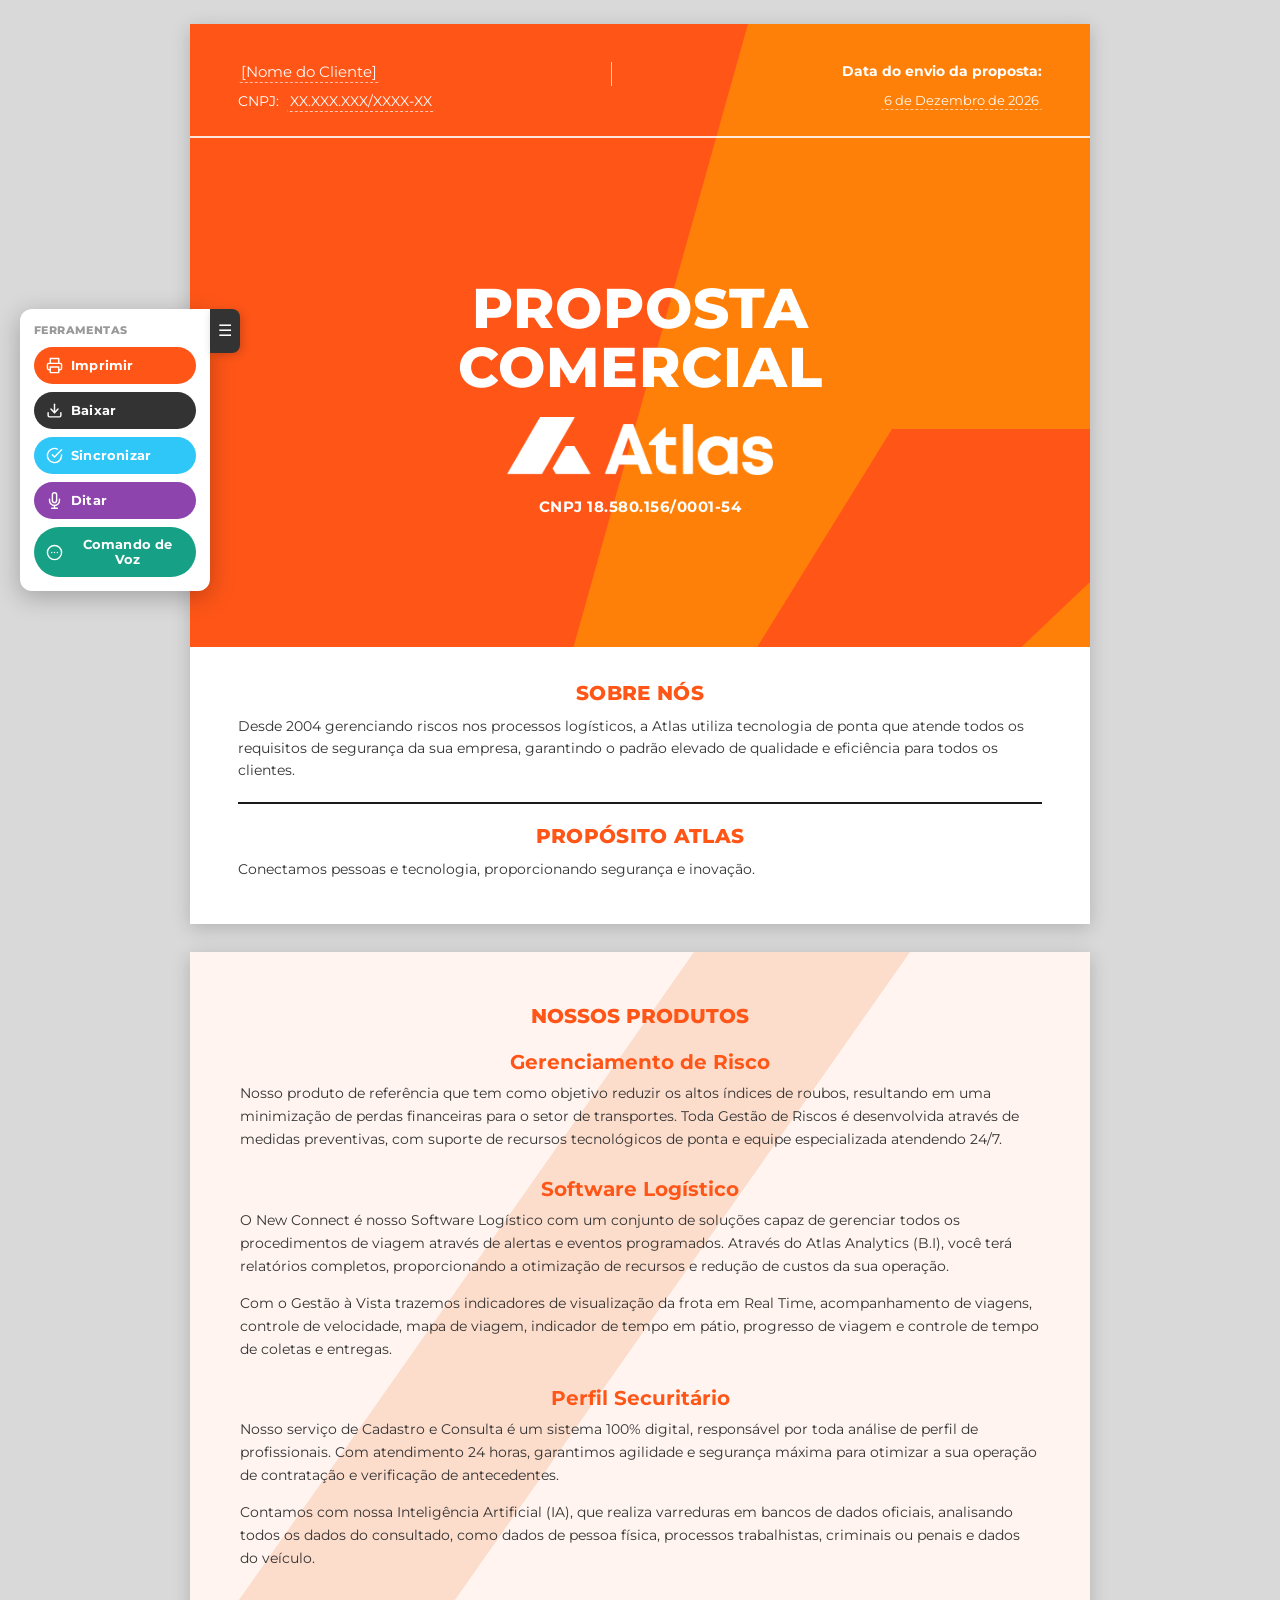
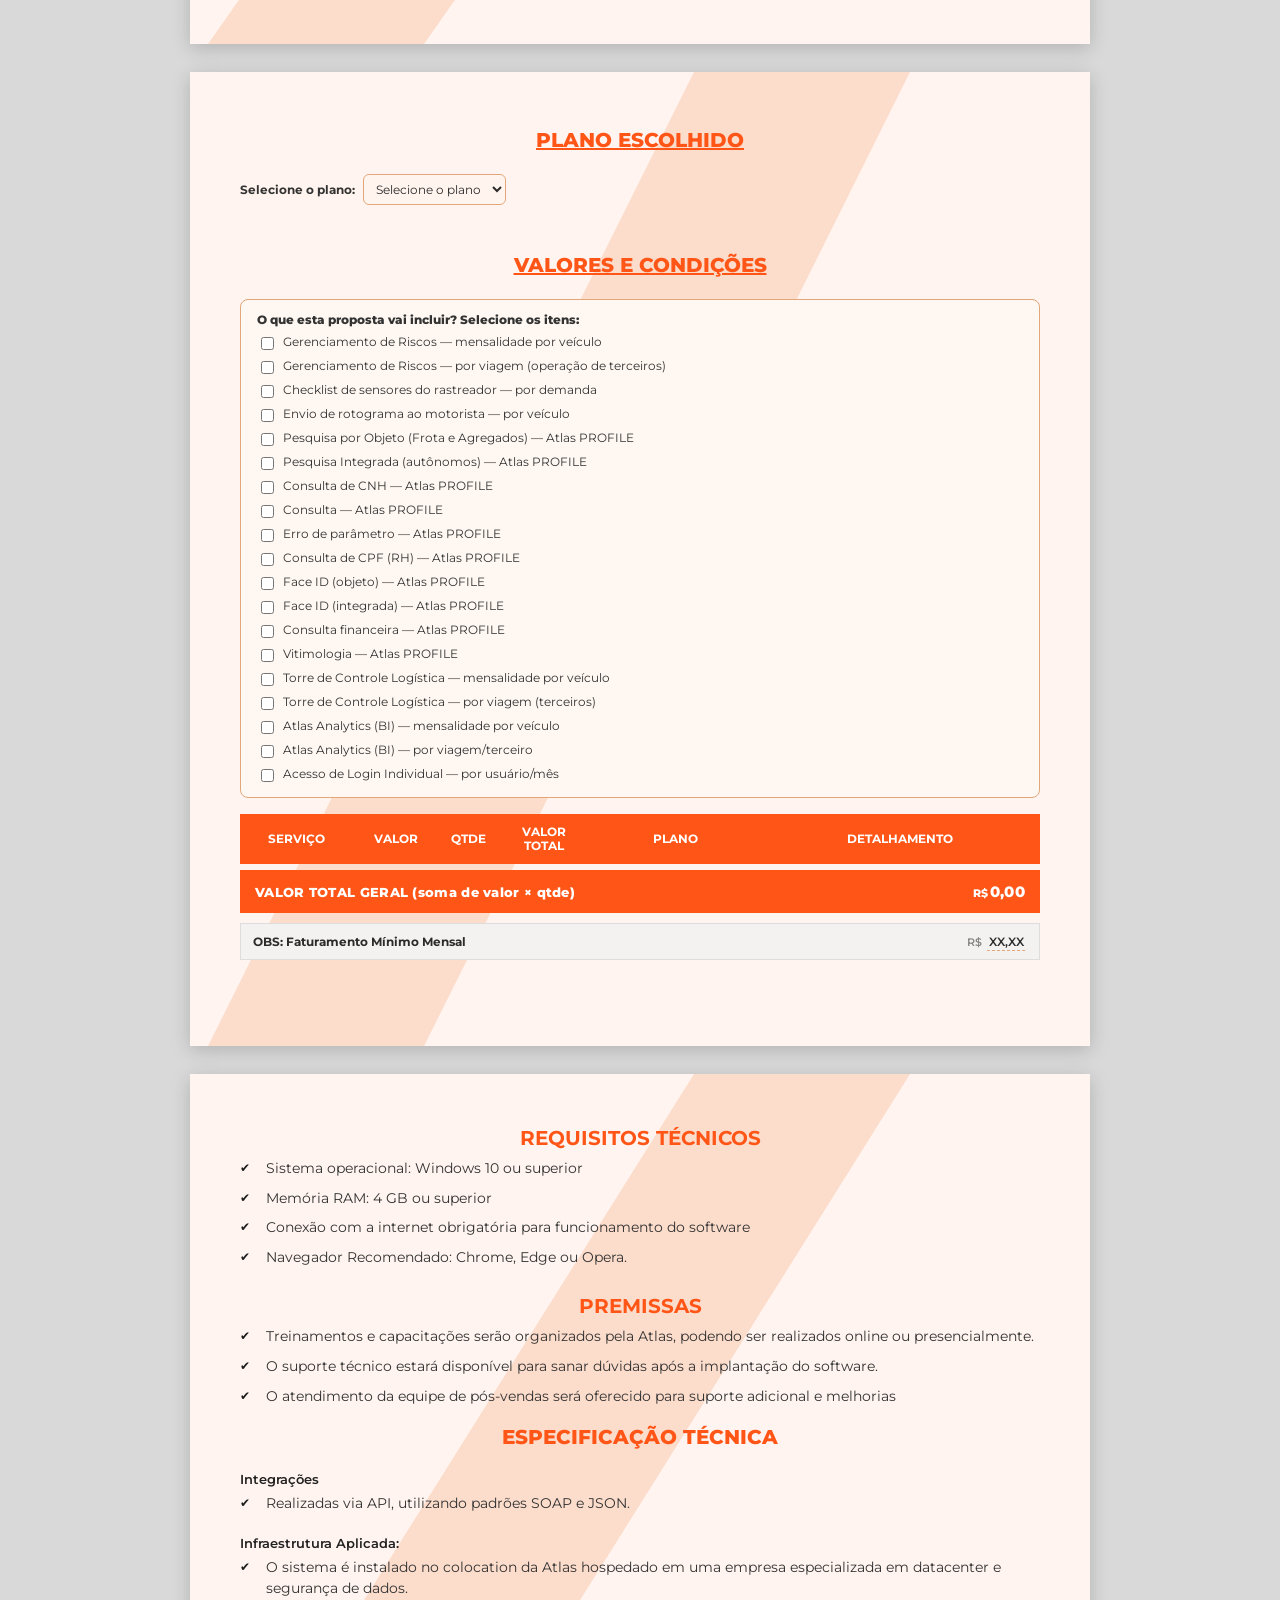
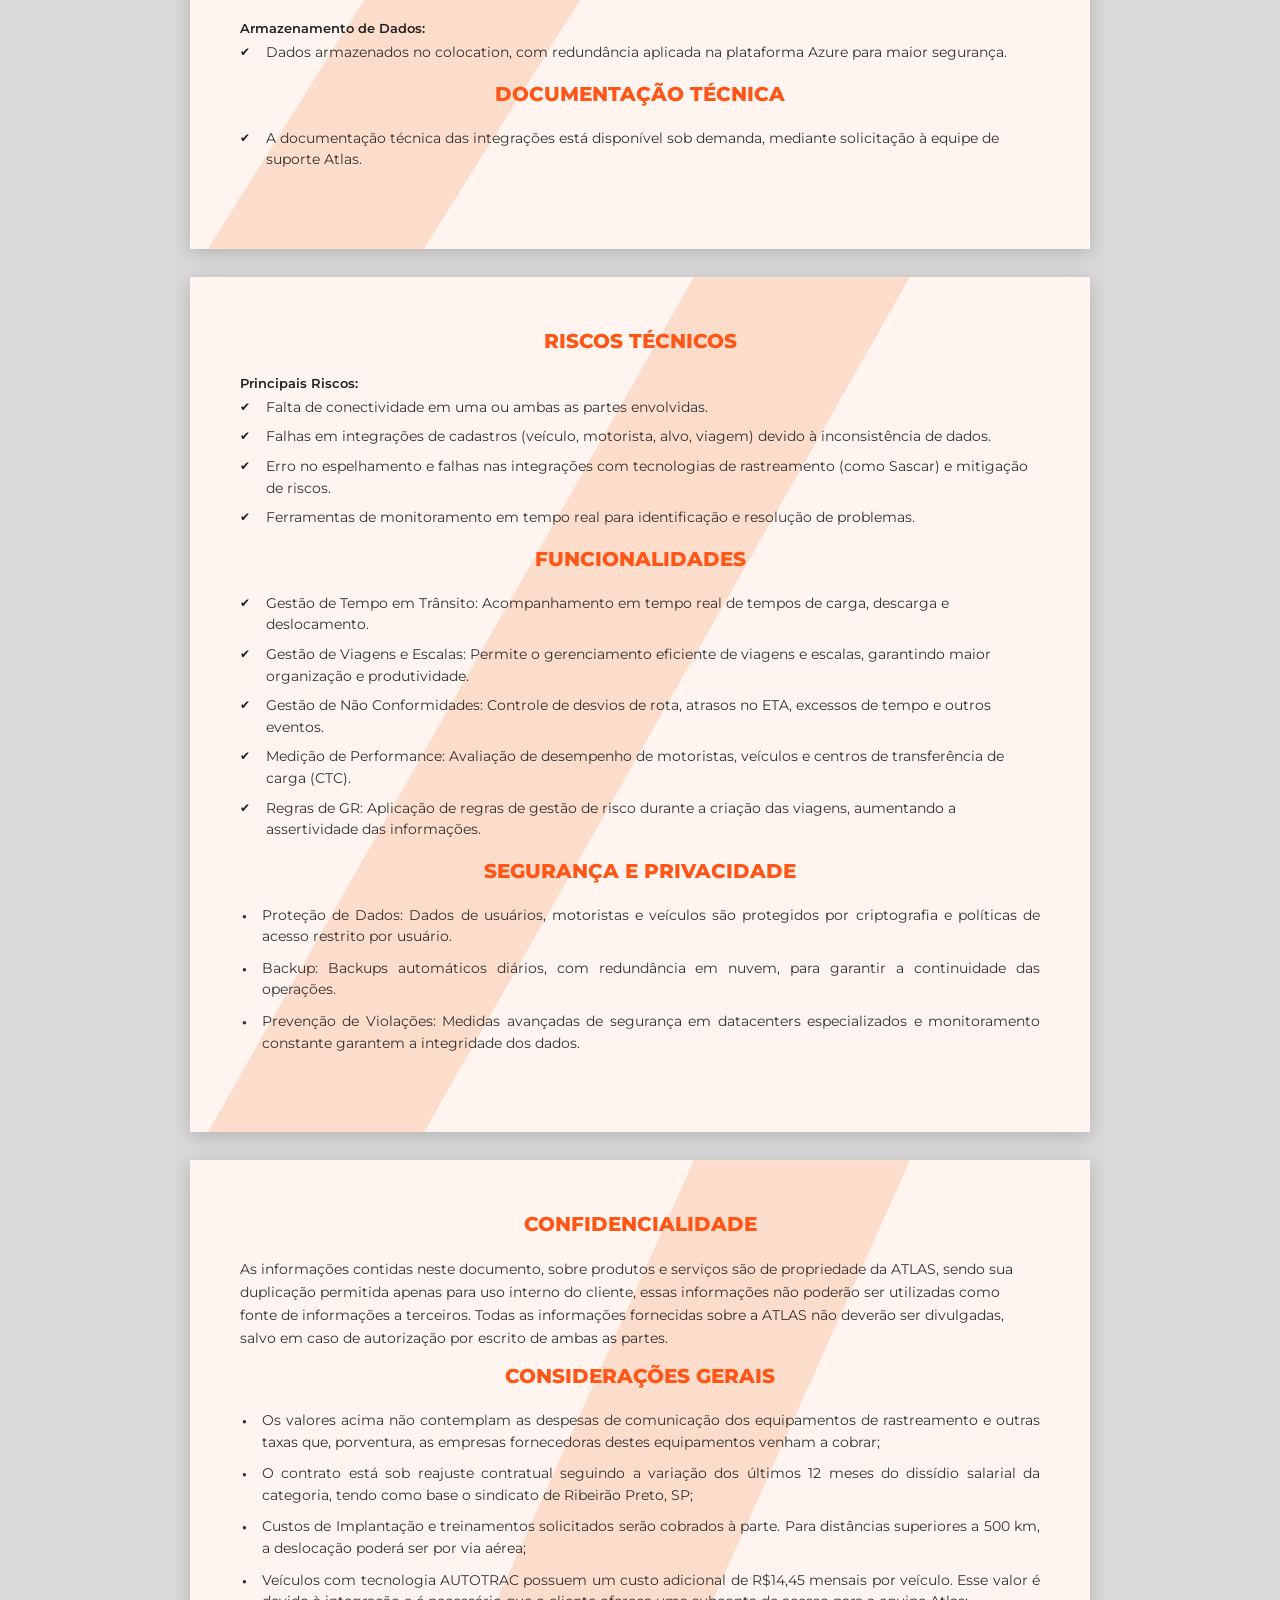
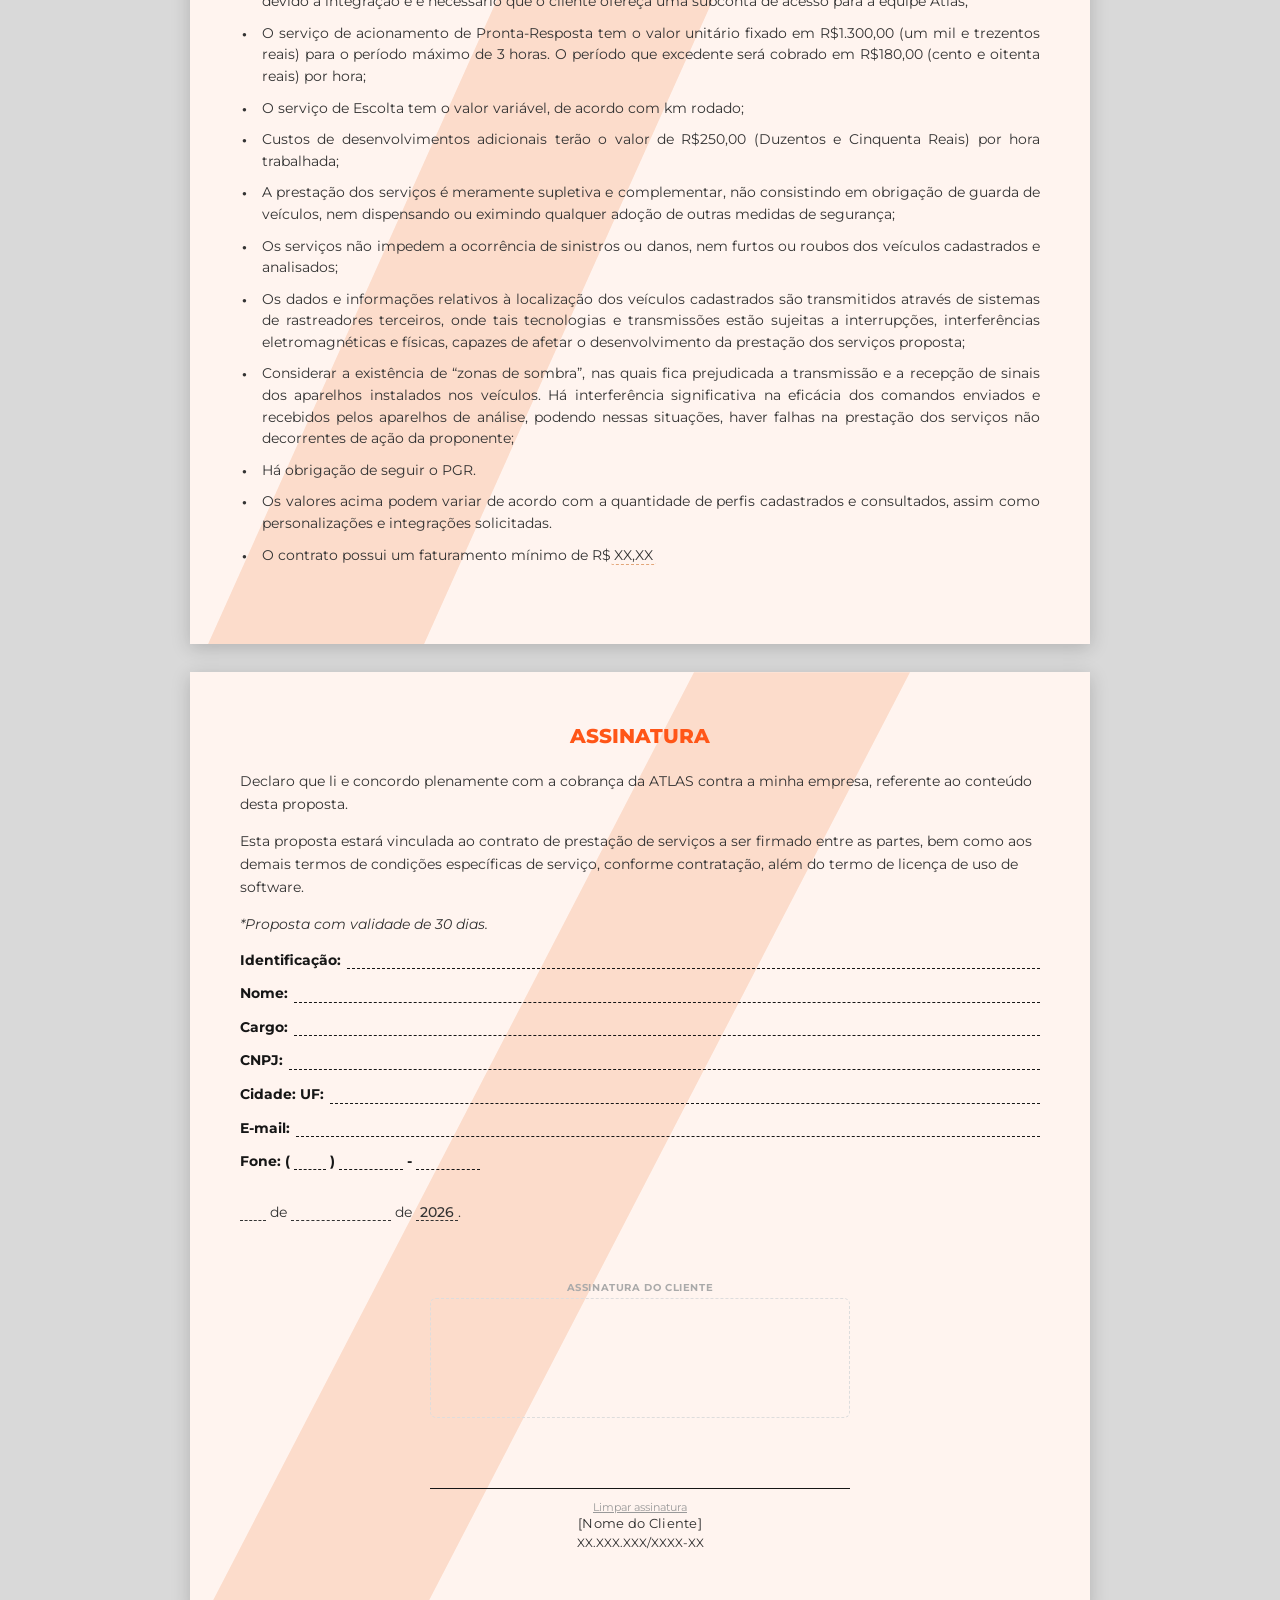
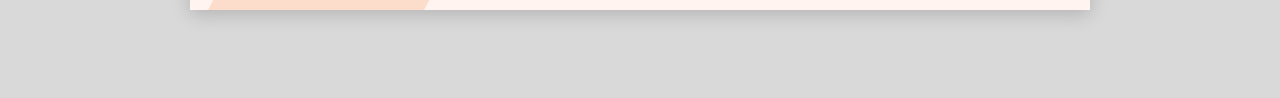
==== commit f1b074a9: "style: move the tools sidebar to the left edge Repositions the sidebar from right:20px to left:20px " ====
--- a/Modelo_Proposta_Completa_FINAL_REVISADO.html
+++ b/Modelo_Proposta_Completa_FINAL_REVISADO.html
@@ -184,23 +184,24 @@
 .app-sidebar{
   position:fixed;
   top:50%;
-  right:20px;
+  left:20px;
   transform:translateY(-50%);
   z-index:1000;
   display:flex;
+  flex-direction:row-reverse;
   align-items:flex-start;
 }
 .sidebar-toggle{
   background:var(--atlas-dark);
   color:#fff;
   border:none;
-  border-radius:8px 0 0 8px;
+  border-radius:0 8px 8px 0;
   width:30px;
   height:44px;
   cursor:pointer;
   font-size:16px;
   line-height:1;
-  box-shadow:-2px 2px 10px rgba(0,0,0,.2);
+  box-shadow:2px 2px 10px rgba(0,0,0,.2);
   flex-shrink:0;
 }
 .sidebar-panel{
@@ -208,7 +209,7 @@
   flex-direction:column;
   gap:8px;
   background:#fff;
-  border-radius:0 12px 12px 12px;
+  border-radius:12px 0 12px 12px;
   padding:14px;
   box-shadow:0 6px 24px rgba(0,0,0,.25);
   width:190px;
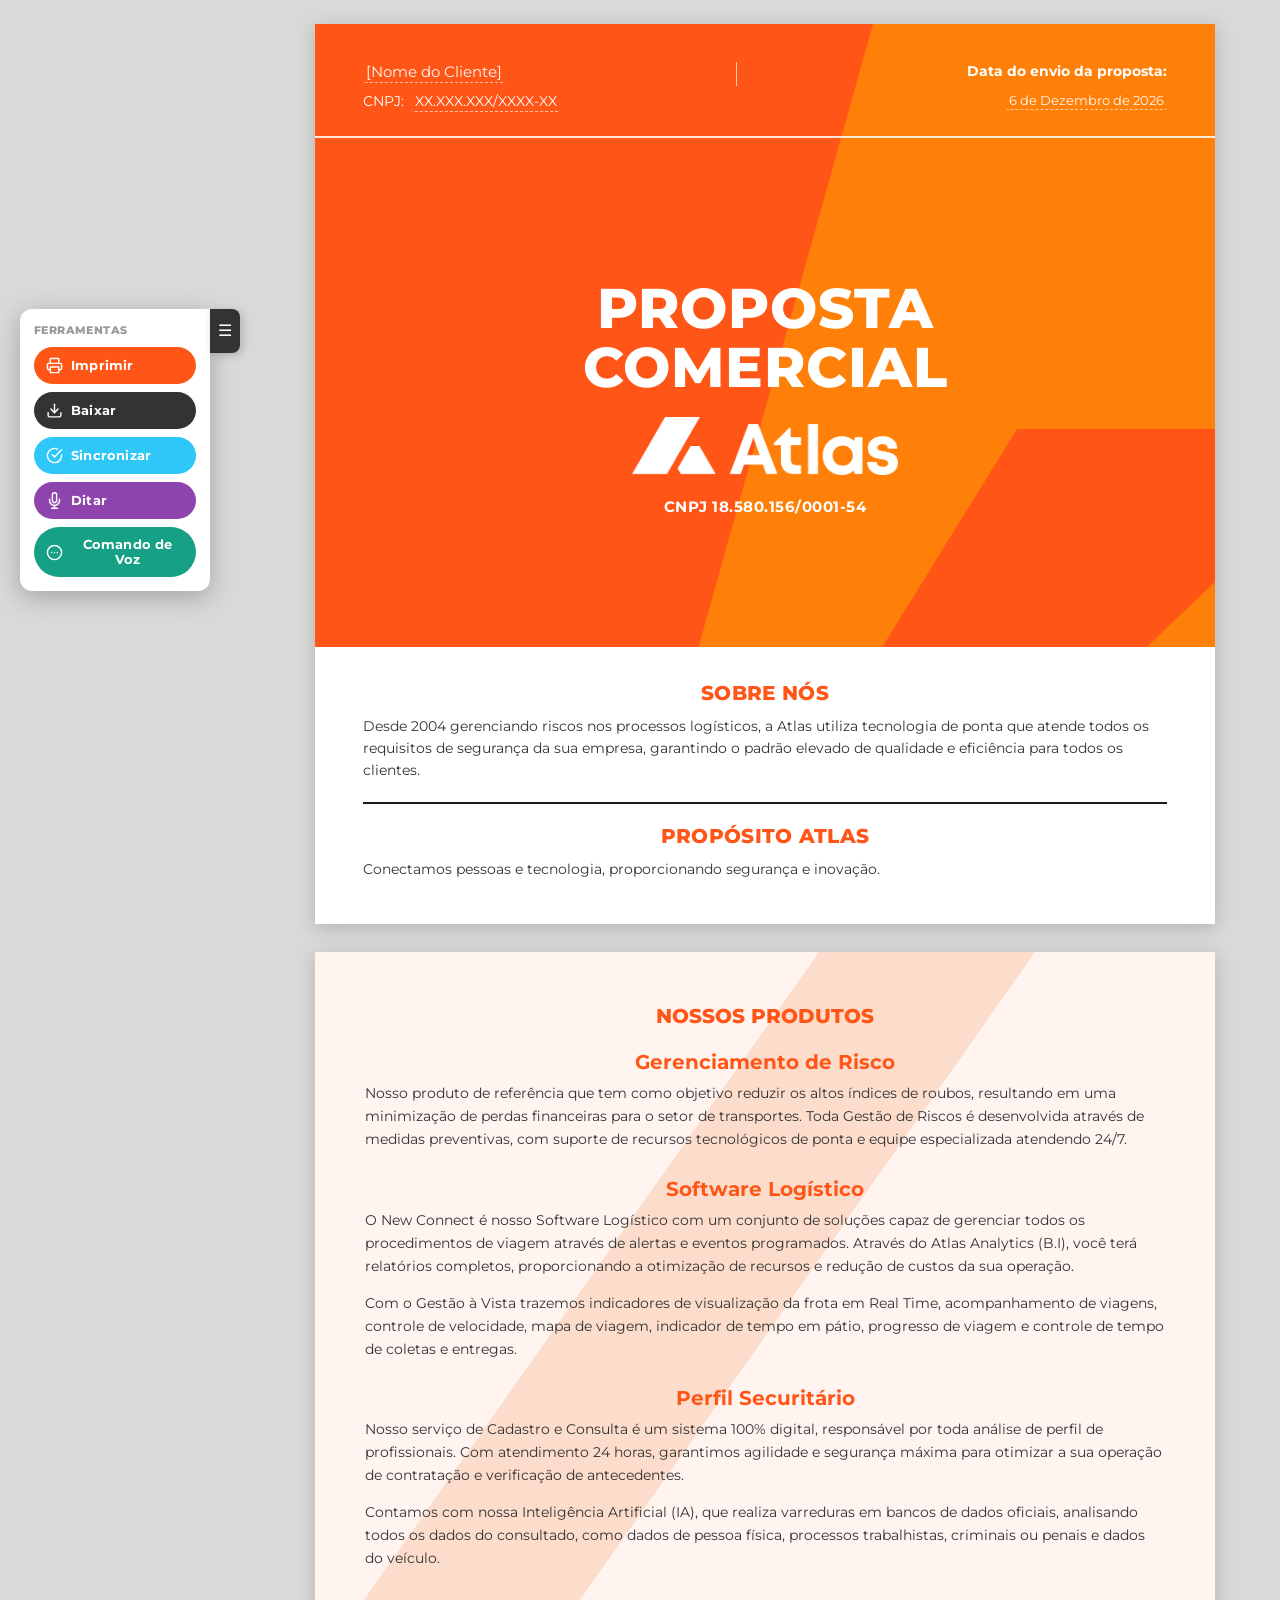
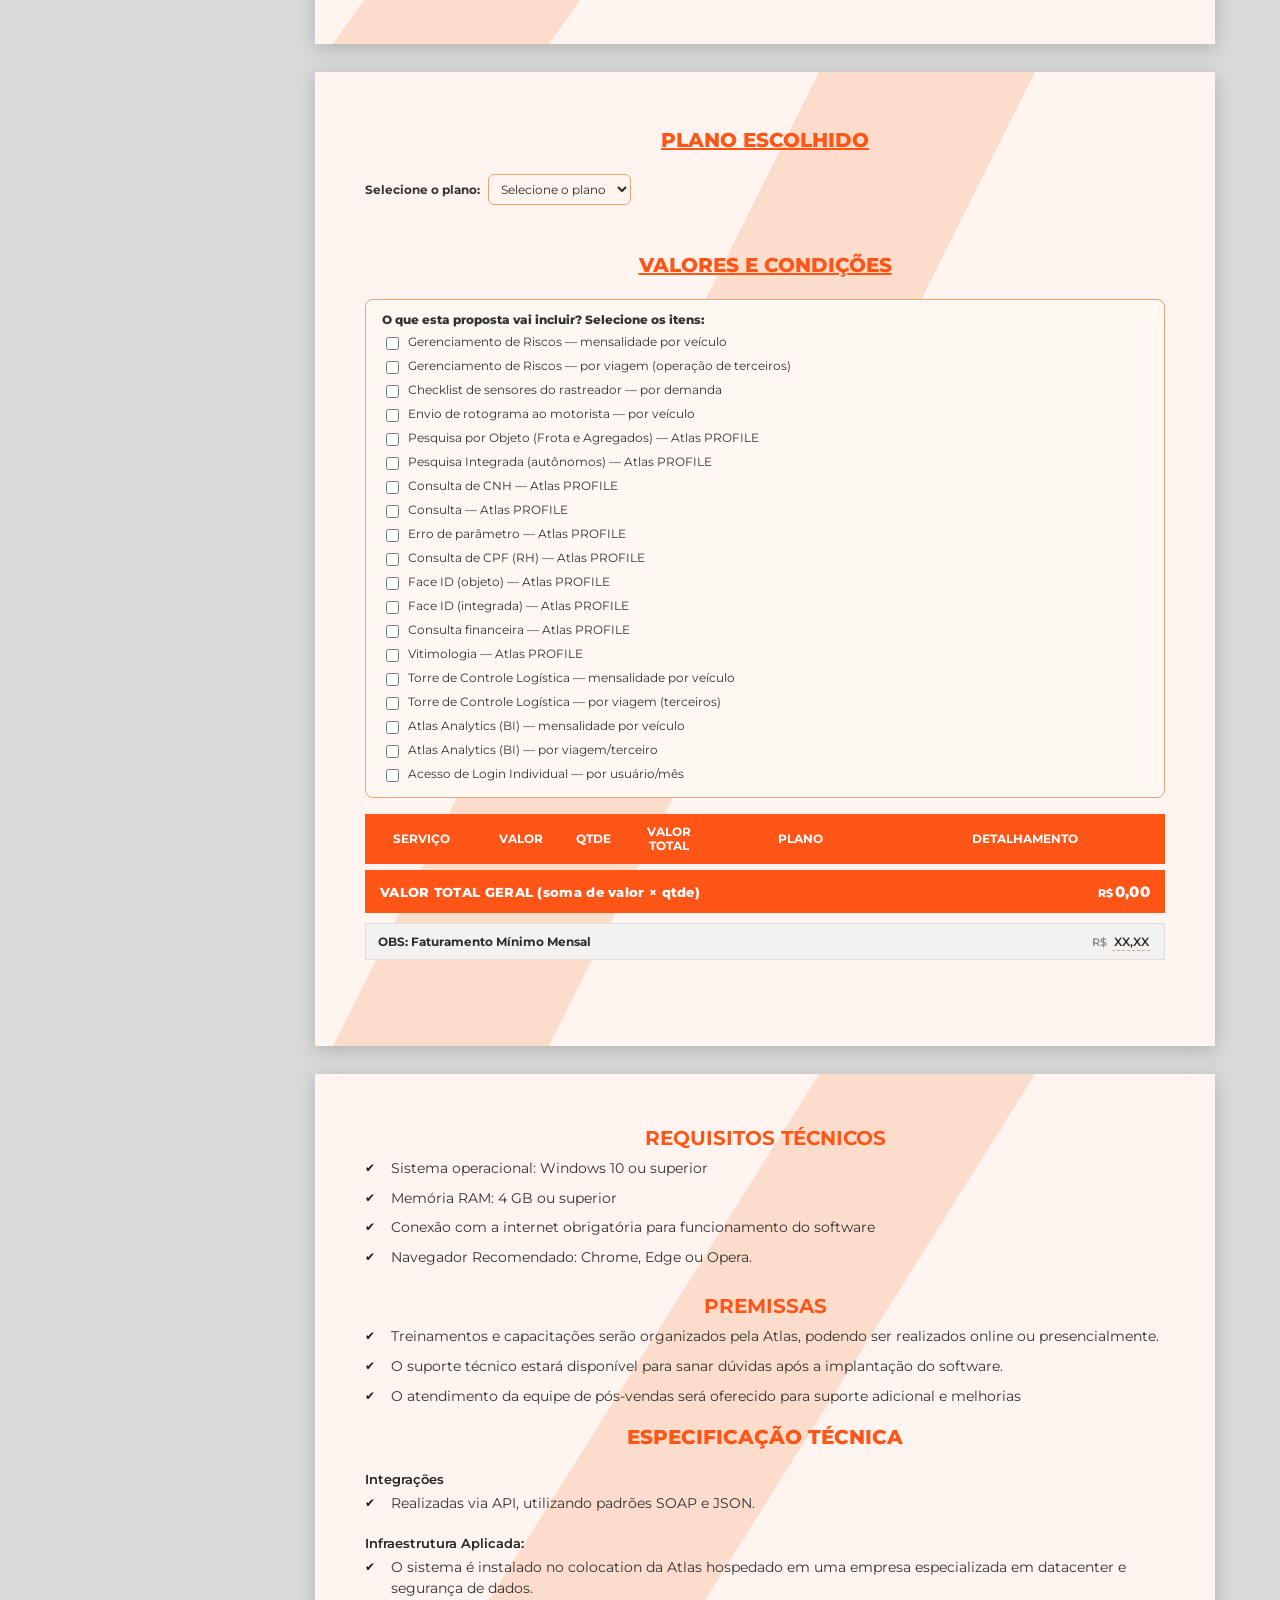
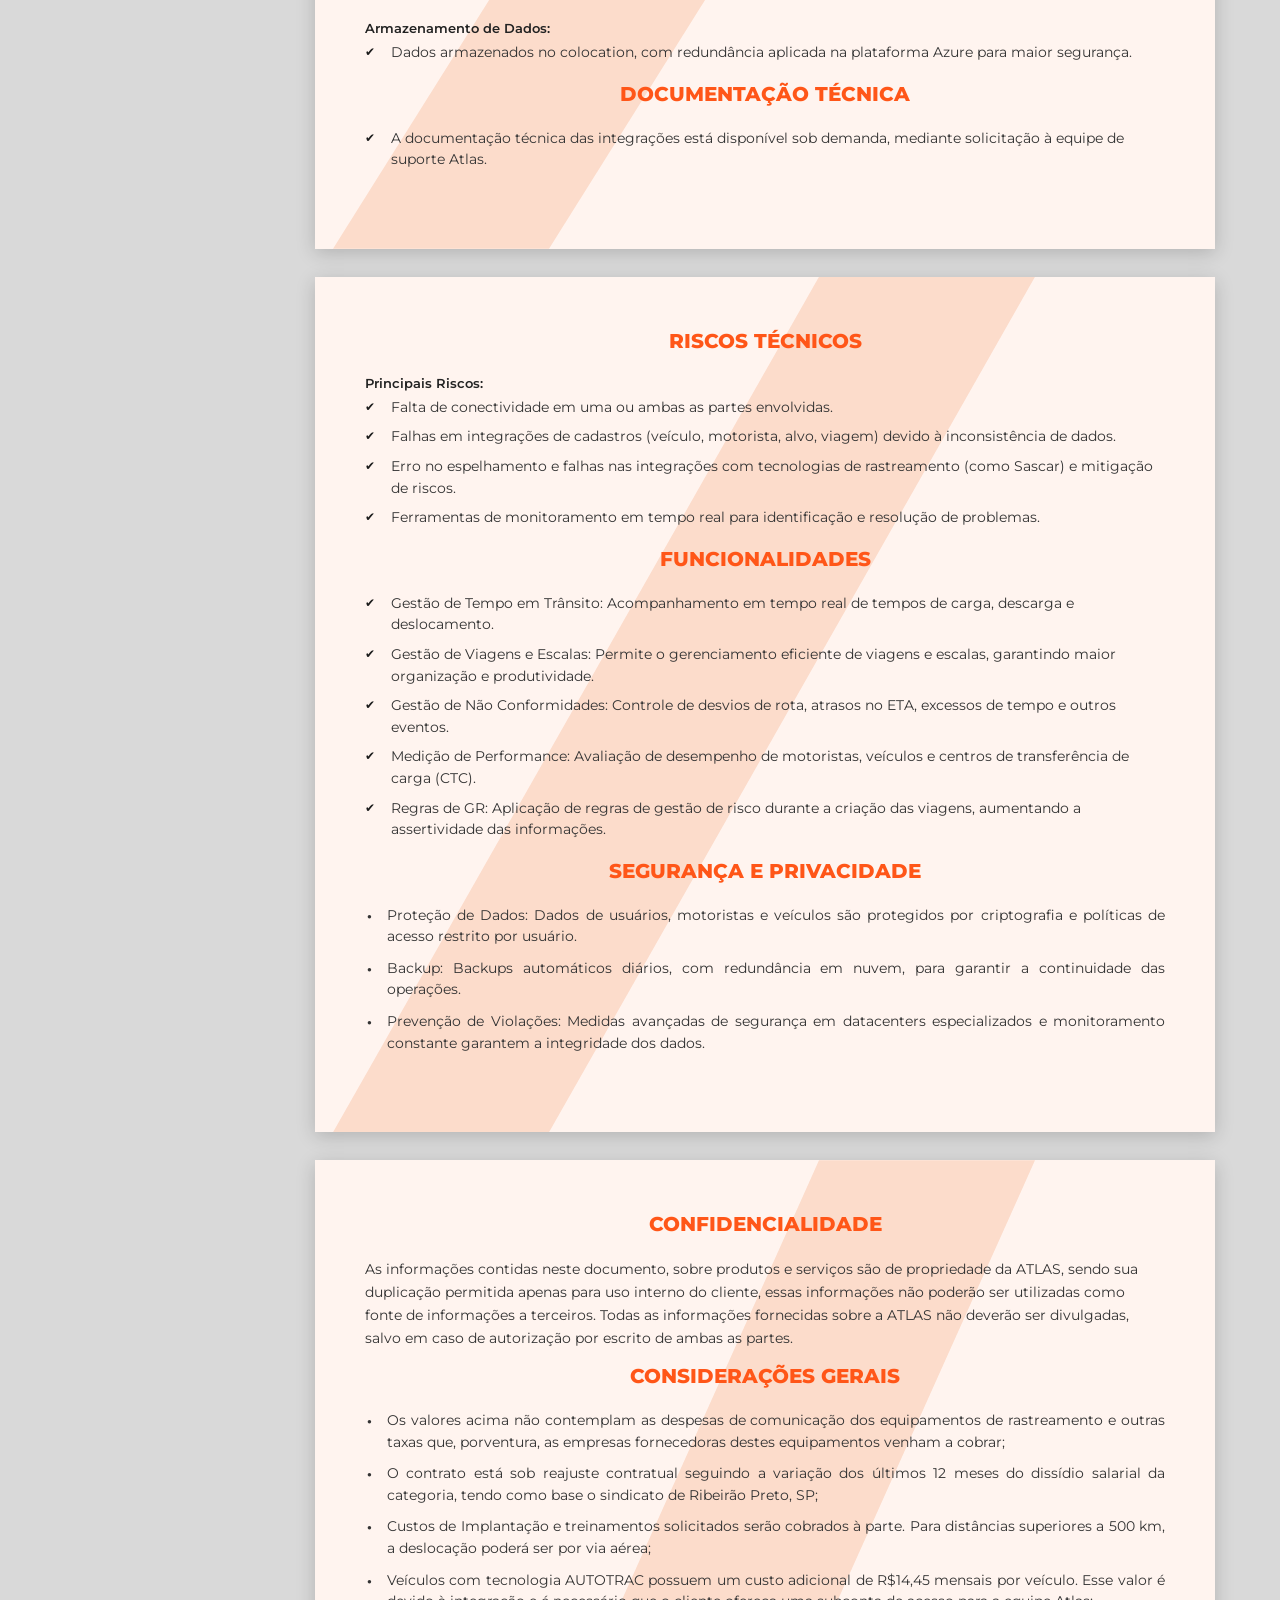
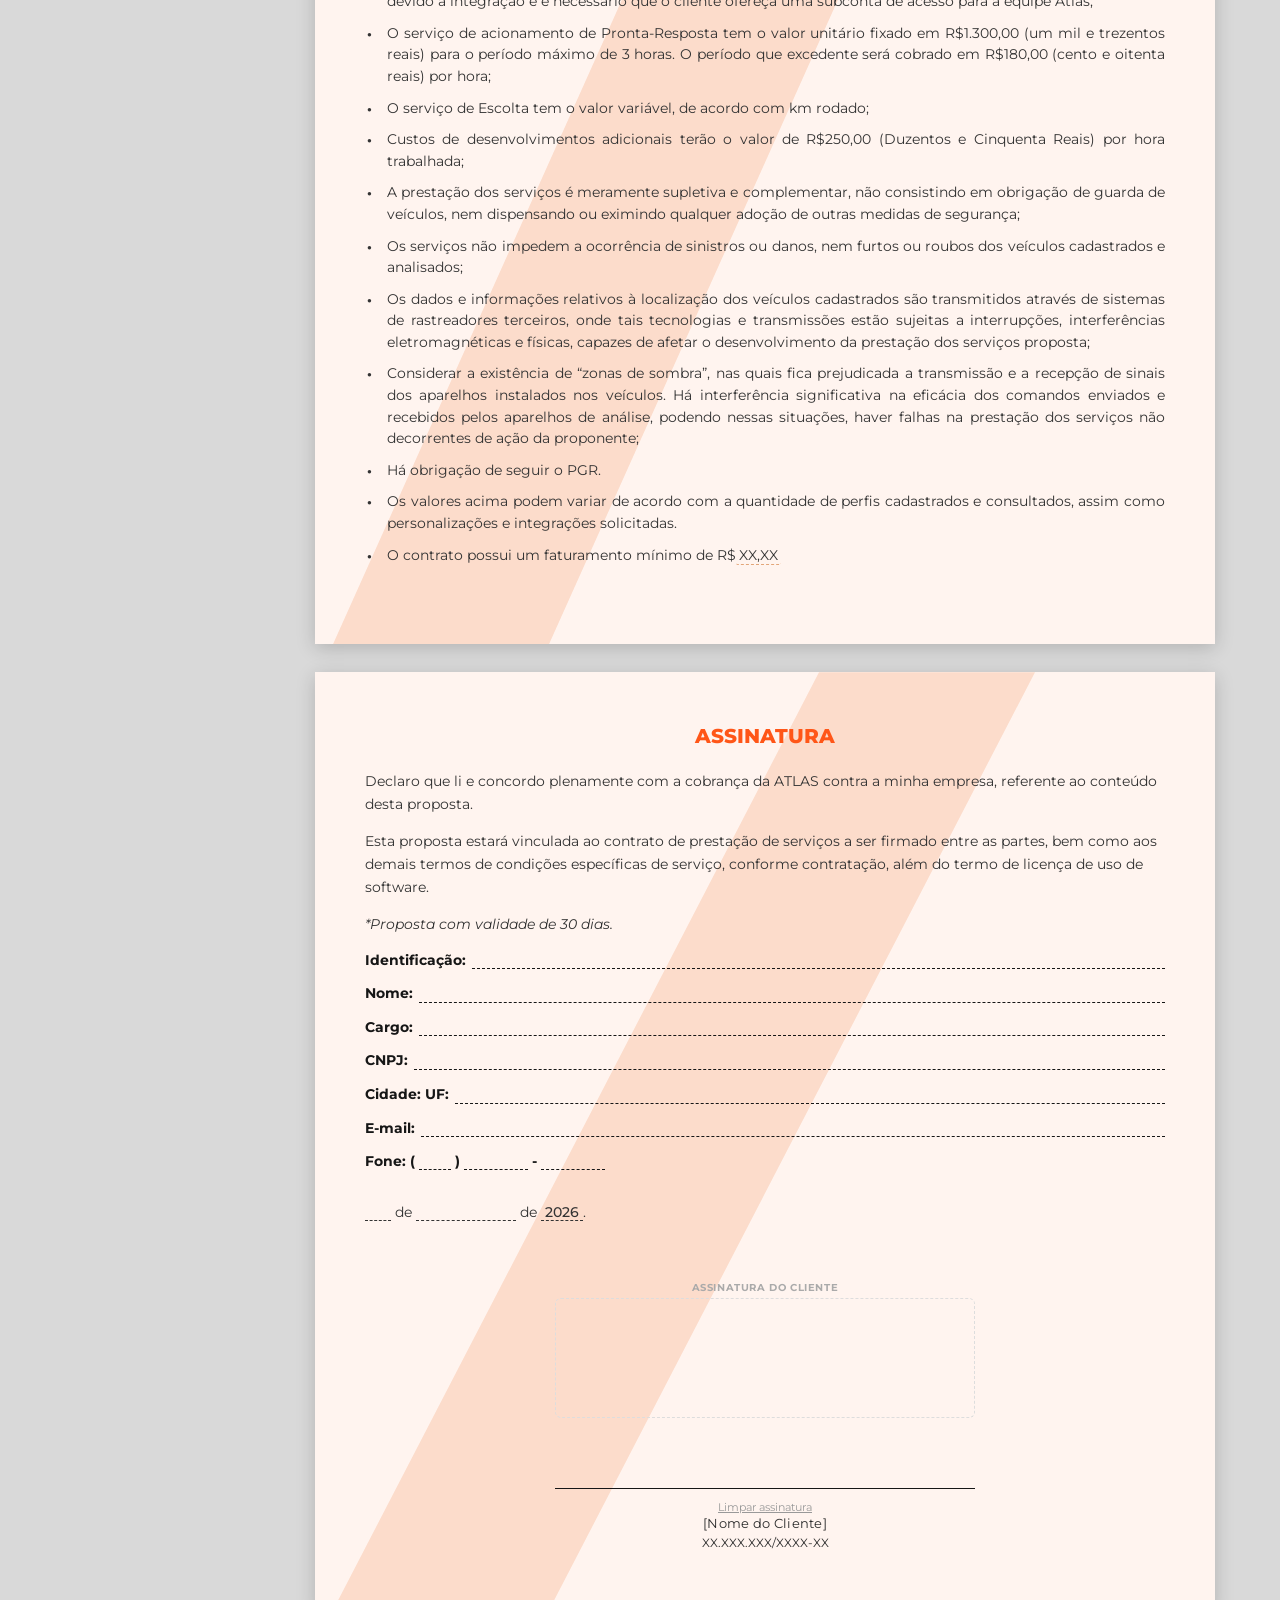
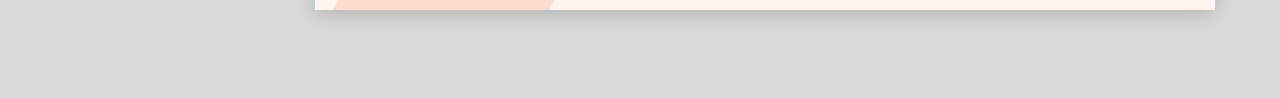
==== commit 1c83c01f: "fix: reserve space for the sidebar instead of overlapping the document The fixed-position sidebar wa" ====
--- a/Modelo_Proposta_Completa_FINAL_REVISADO.html
+++ b/Modelo_Proposta_Completa_FINAL_REVISADO.html
@@ -24,6 +24,12 @@
   background:#d9d9d9;
   color:var(--text);
   -webkit-font-smoothing:antialiased;
+  padding-left:250px;
+  transition:padding-left .2s;
+}
+body.sidebar-collapsed{padding-left:60px;}
+@media (max-width:1100px){
+  body{padding-left:60px;}
 }
 
 .doc{
@@ -280,7 +286,7 @@
 
 @media print{
   * { -webkit-print-color-adjust:exact !important; print-color-adjust:exact !important; color-adjust:exact !important; }
-  body{background:#fff;}
+  body{background:#fff;padding-left:0 !important;}
   .doc{padding:0;max-width:none;background:#fff;}
   .page{box-shadow:none;margin:0;page-break-after:always;min-height:0;}
   .print-btn{display:none !important;}
@@ -1580,6 +1586,7 @@
 function toggleSidebar(){
   var panel = document.getElementById('sidebarPanel');
   panel.classList.toggle('collapsed');
+  document.body.classList.toggle('sidebar-collapsed');
 }
 </script>
 </body>
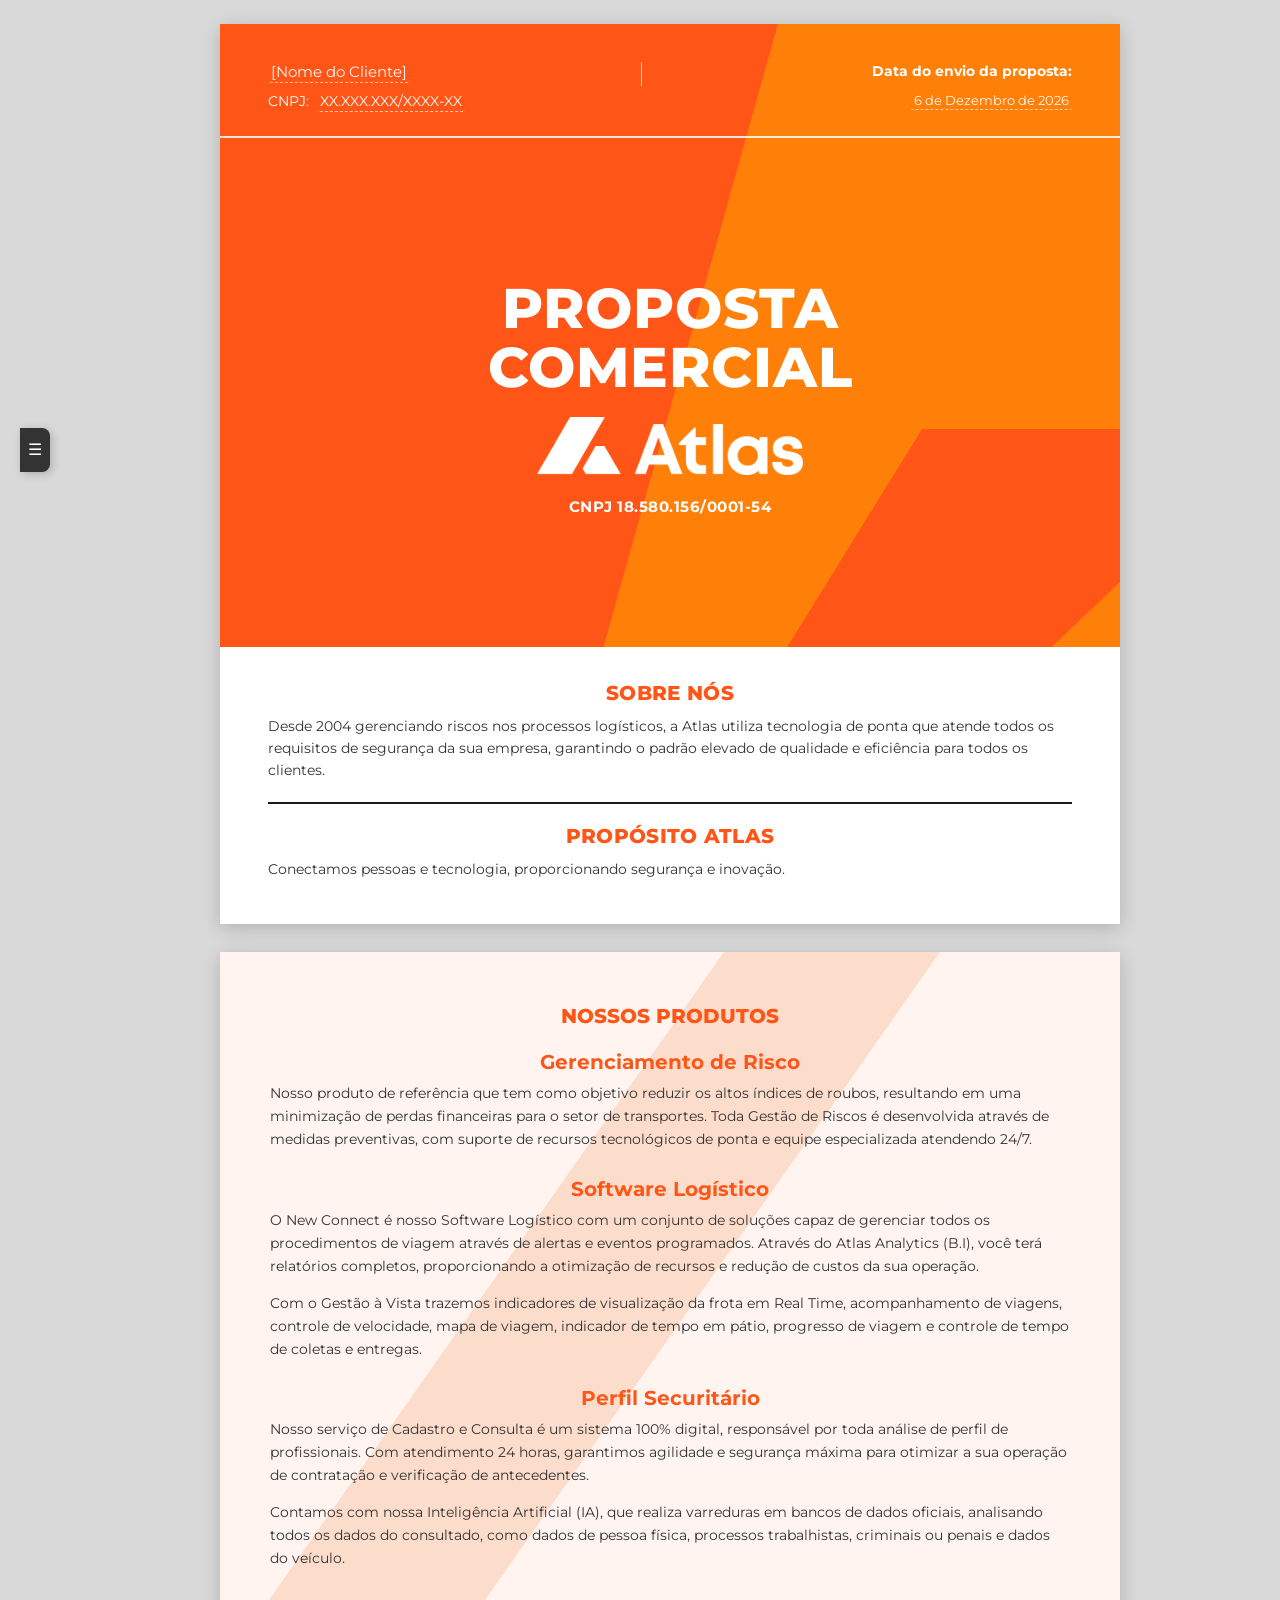
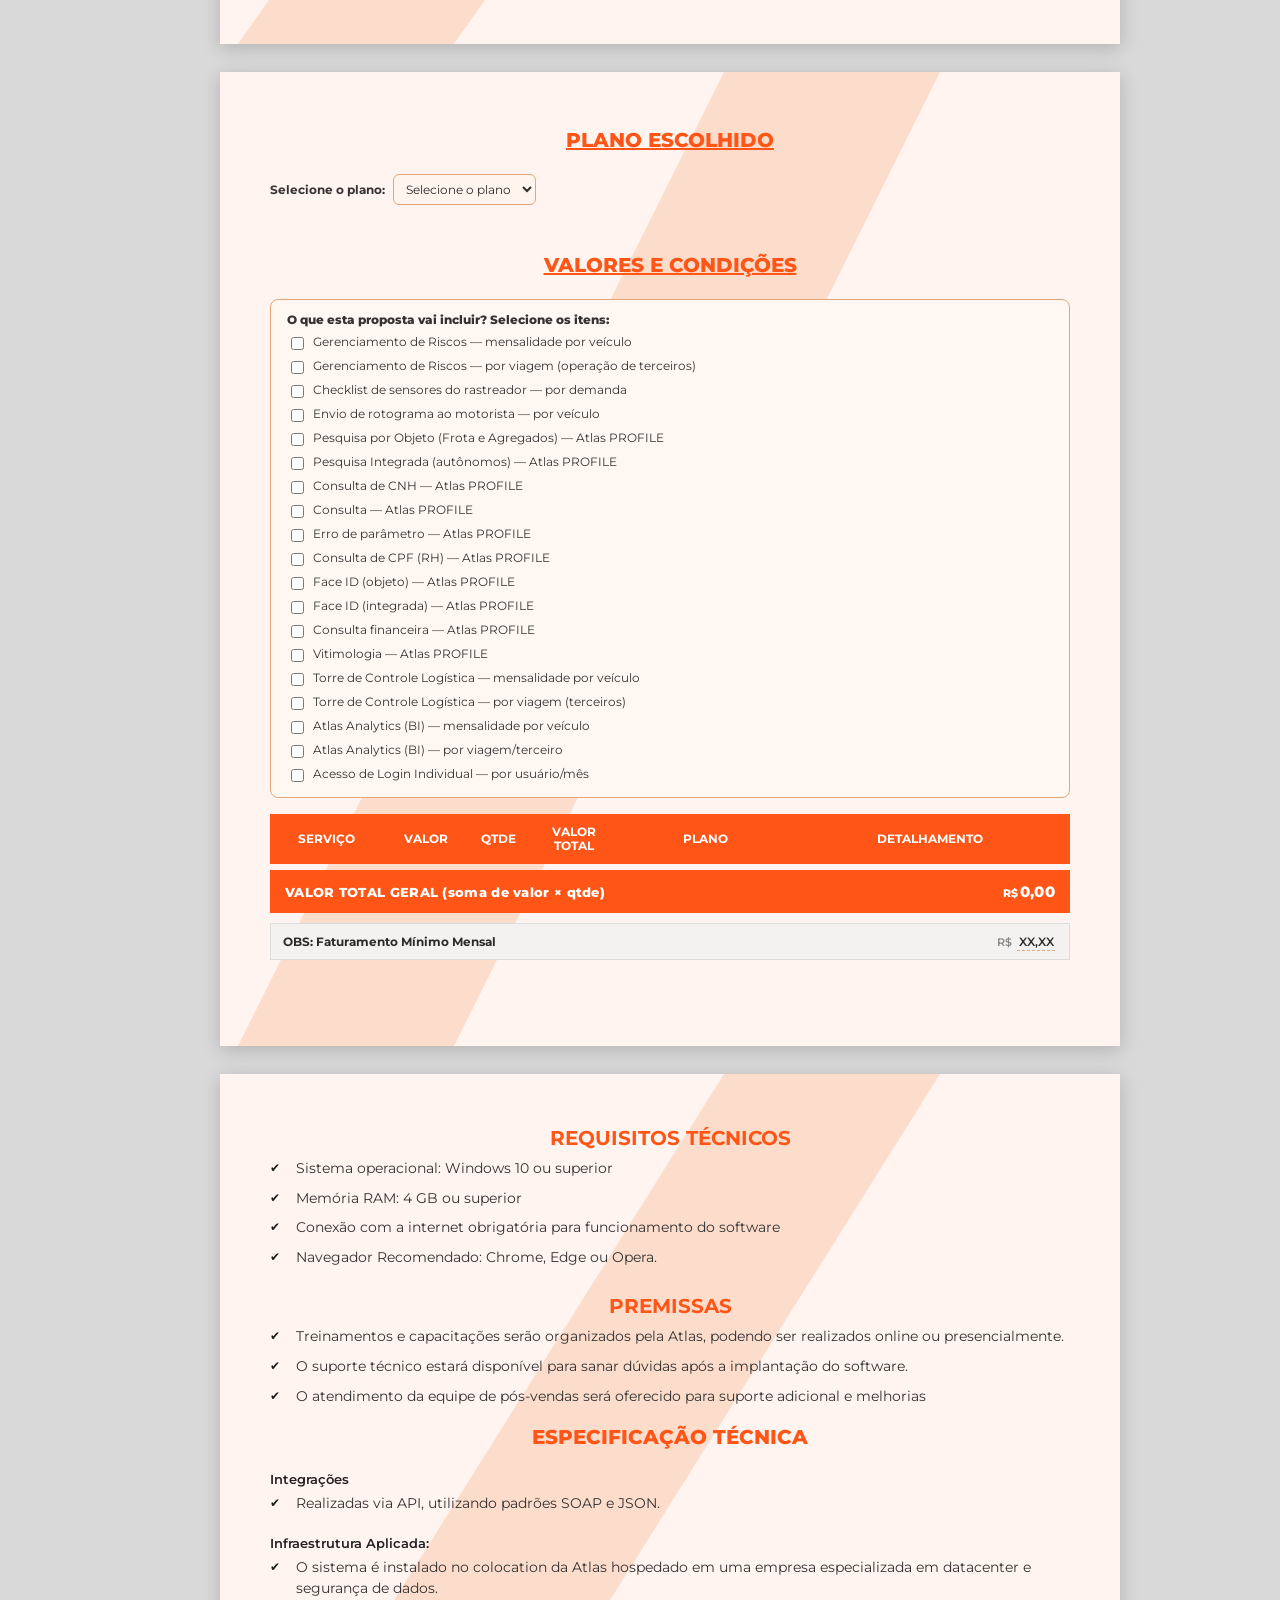
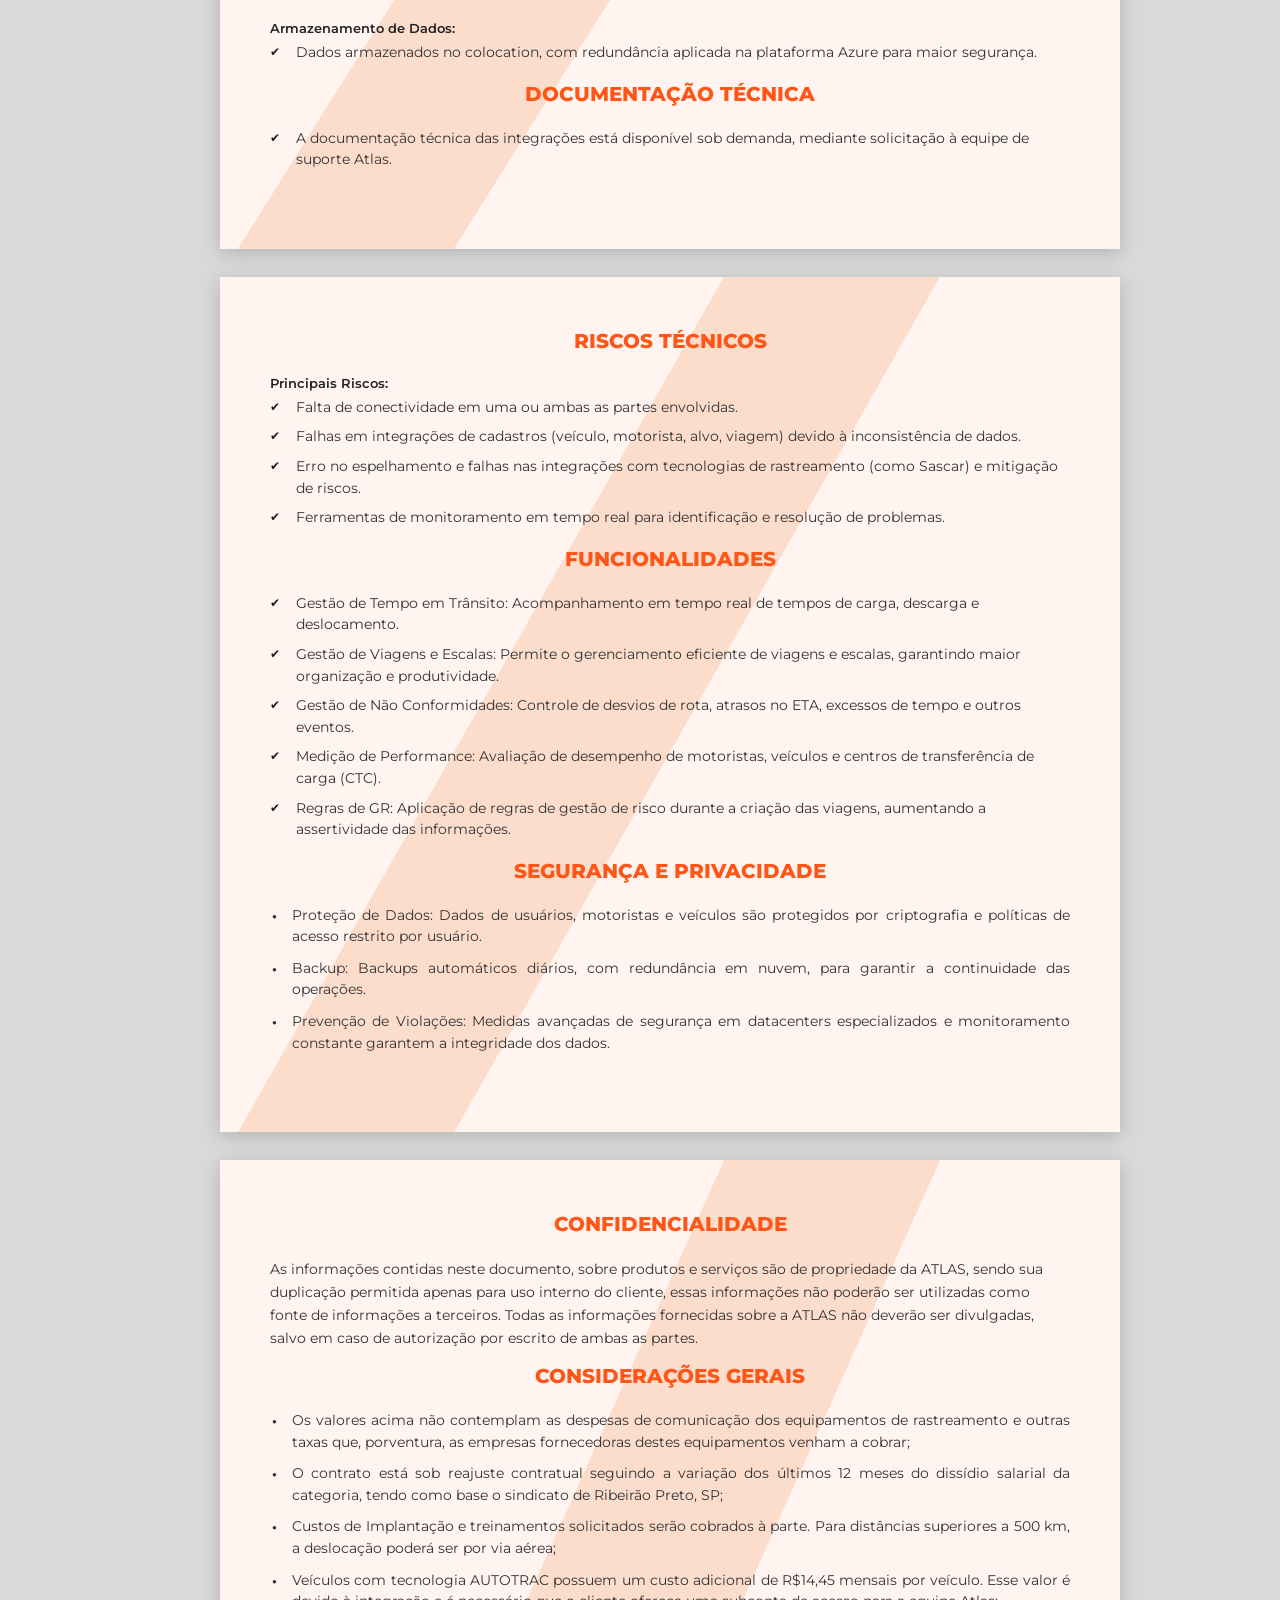
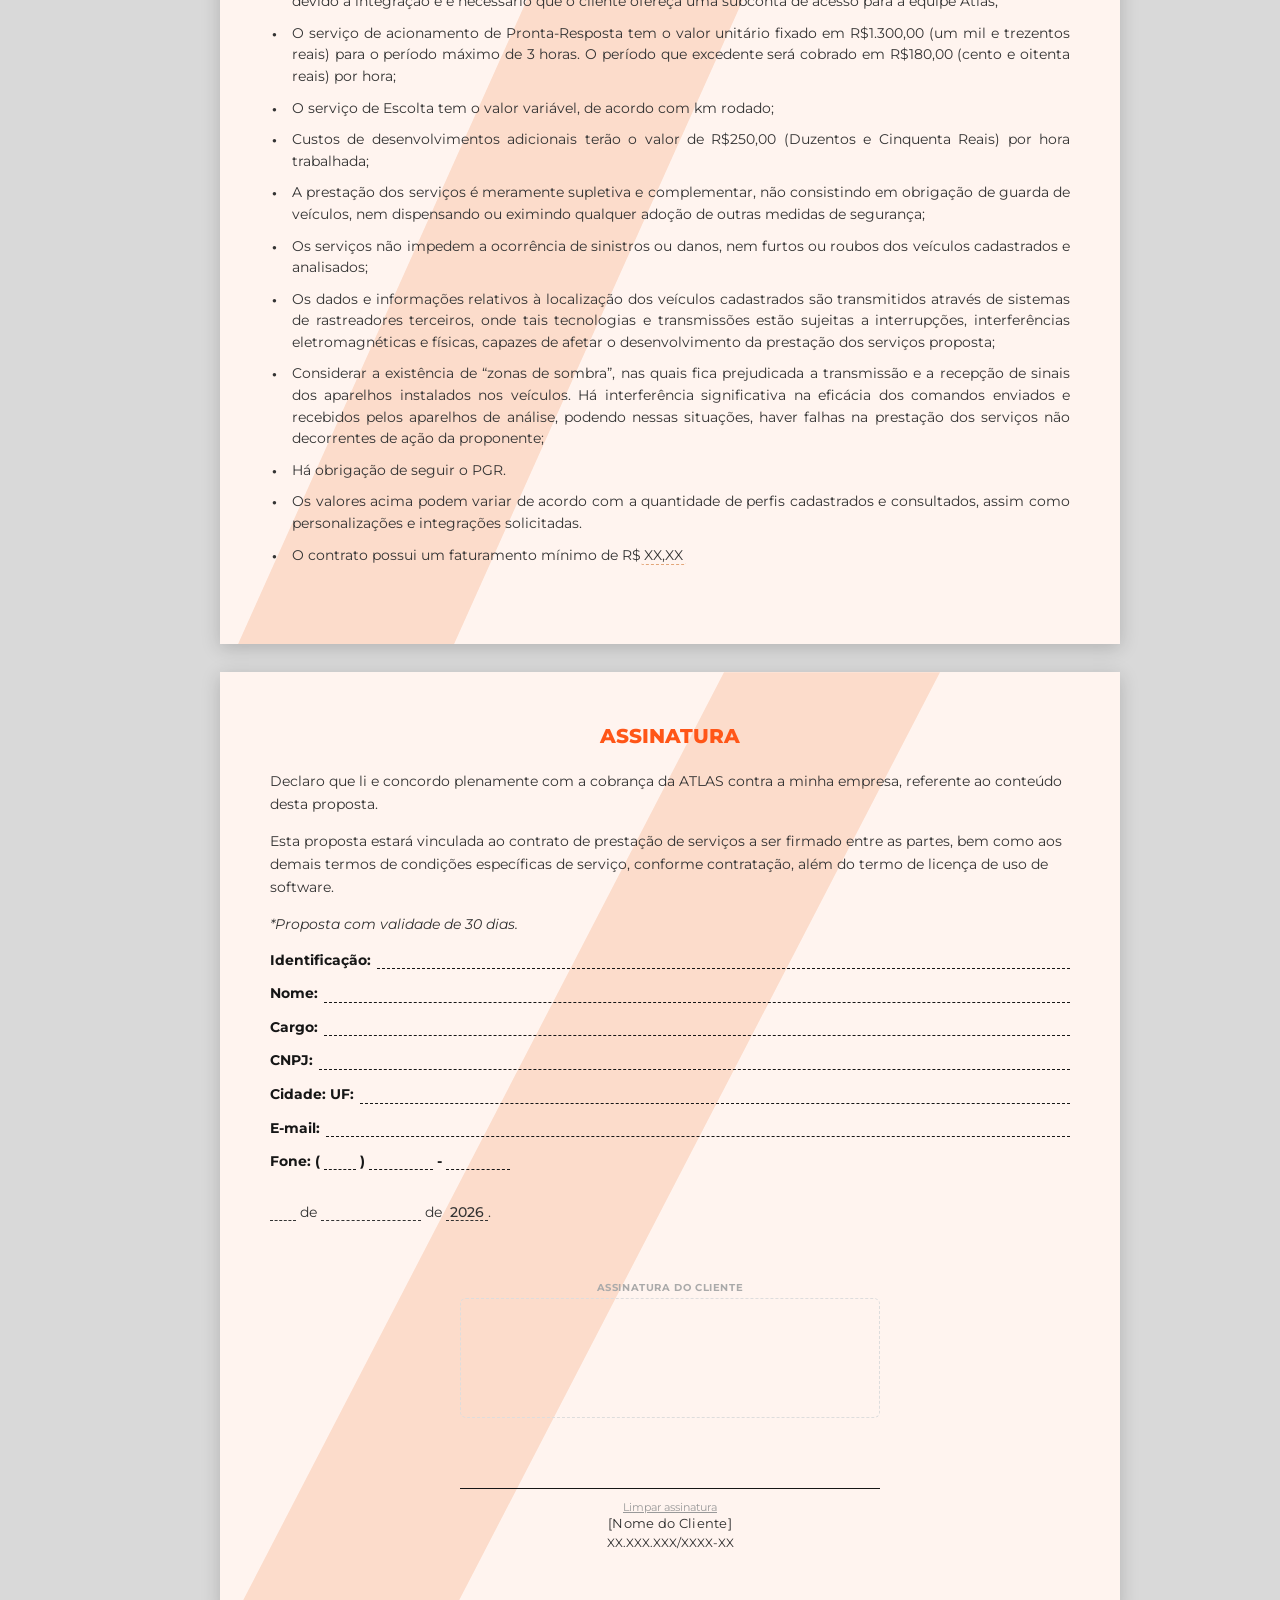
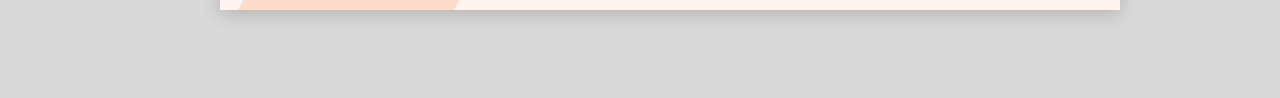
==== commit c4cf2b7c: "fix: sidebar starts collapsed, stops overlapping content at any window size The previous fix reserve" ====
--- a/Modelo_Proposta_Completa_FINAL_REVISADO.html
+++ b/Modelo_Proposta_Completa_FINAL_REVISADO.html
@@ -24,13 +24,10 @@
   background:#d9d9d9;
   color:var(--text);
   -webkit-font-smoothing:antialiased;
-  padding-left:250px;
+  padding-left:60px;
   transition:padding-left .2s;
 }
-body.sidebar-collapsed{padding-left:60px;}
-@media (max-width:1100px){
-  body{padding-left:60px;}
-}
+body.sidebar-expanded{padding-left:250px;}
 
 .doc{
   max-width:900px;
@@ -622,7 +619,7 @@
 <body>
 <div class="app-sidebar" id="appSidebar">
 <button class="sidebar-toggle" id="sidebarToggle" onclick="toggleSidebar()" title="Mostrar/ocultar ferramentas">&#9776;</button>
-<div class="sidebar-panel" id="sidebarPanel">
+<div class="sidebar-panel collapsed" id="sidebarPanel">
 <div class="sidebar-title">Ferramentas</div>
 <button class="print-btn" onclick="window.print()" title="Imprimir ou salvar como PDF">
   <svg viewBox="0 0 24 24" fill="none" stroke="currentColor" stroke-width="2" stroke-linecap="round" stroke-linejoin="round"><polyline points="6 9 6 2 18 2 18 9"></polyline><path d="M6 18H4a2 2 0 0 1-2-2v-5a2 2 0 0 1 2-2h16a2 2 0 0 1 2 2v5a2 2 0 0 1-2 2h-2"></path><rect x="6" y="14" width="12" height="8"></rect></svg>
@@ -1586,7 +1583,7 @@
 function toggleSidebar(){
   var panel = document.getElementById('sidebarPanel');
   panel.classList.toggle('collapsed');
-  document.body.classList.toggle('sidebar-collapsed');
+  document.body.classList.toggle('sidebar-expanded');
 }
 </script>
 </body>
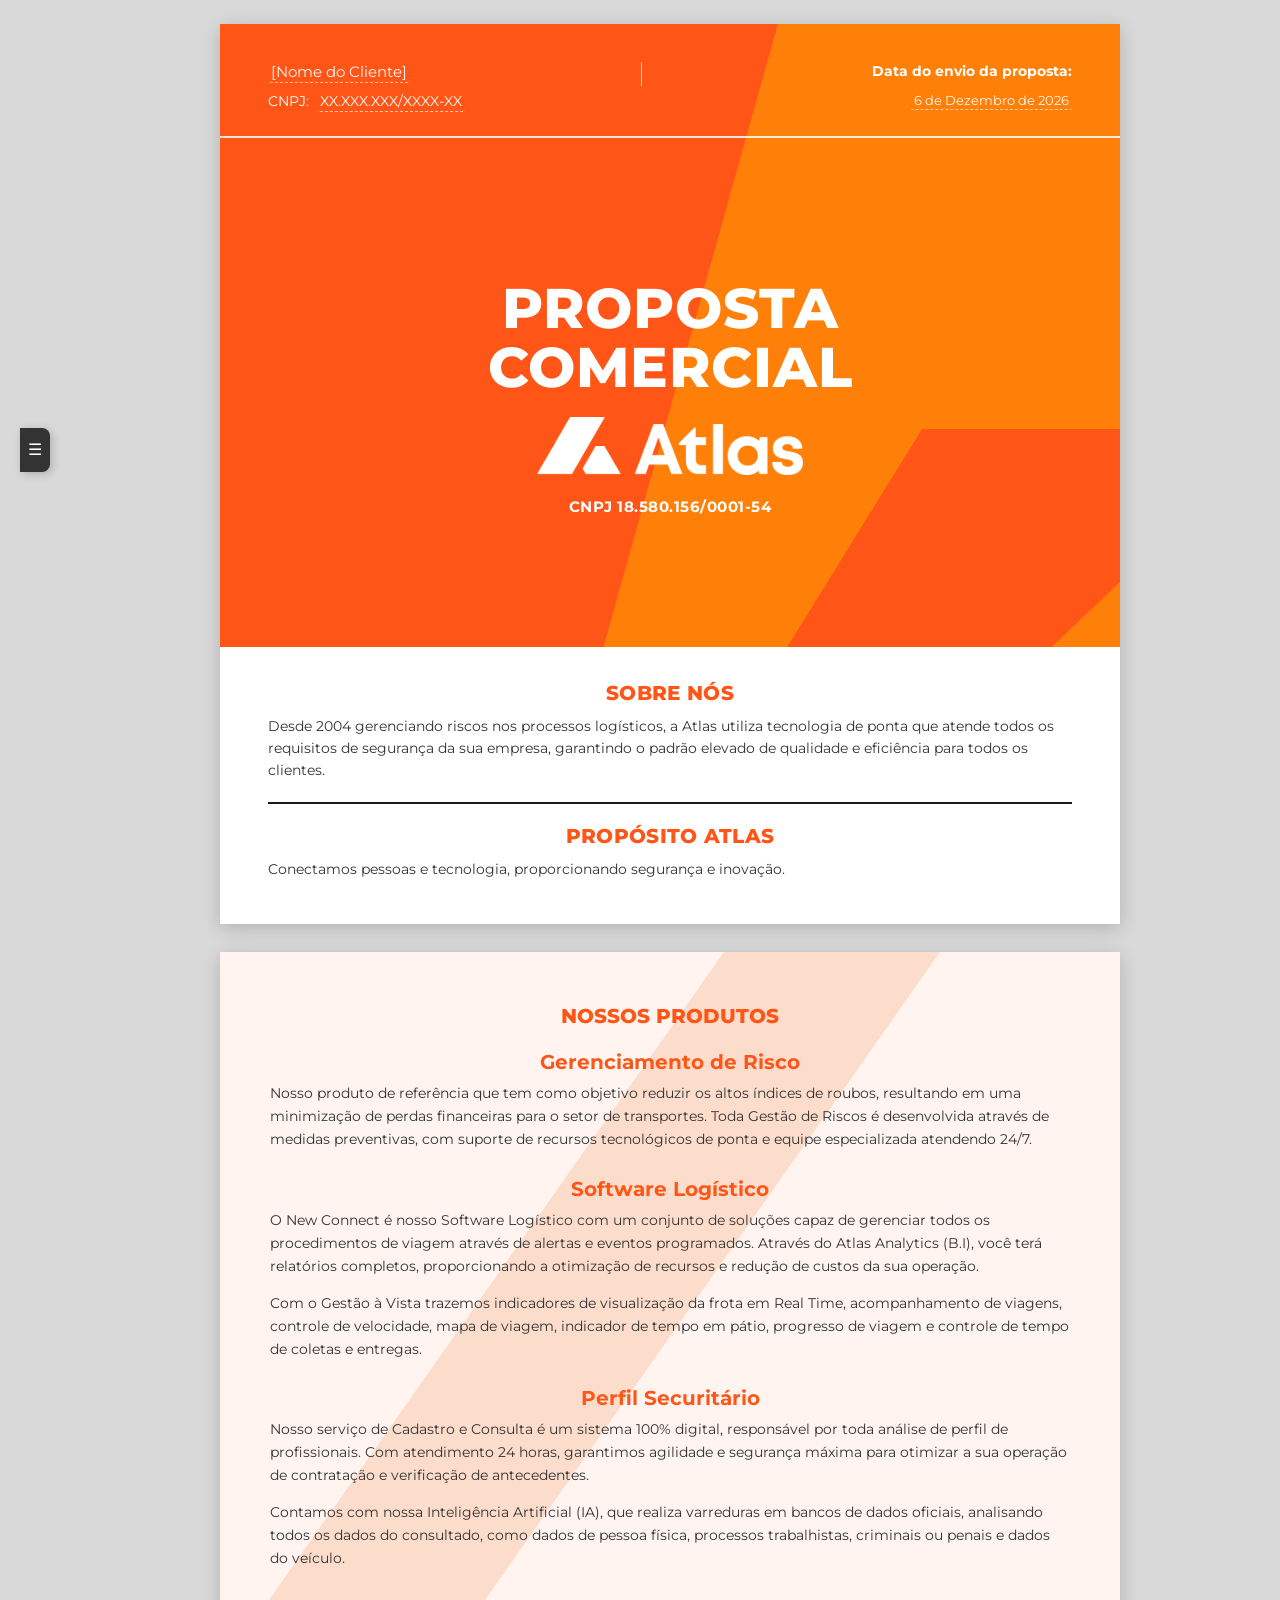
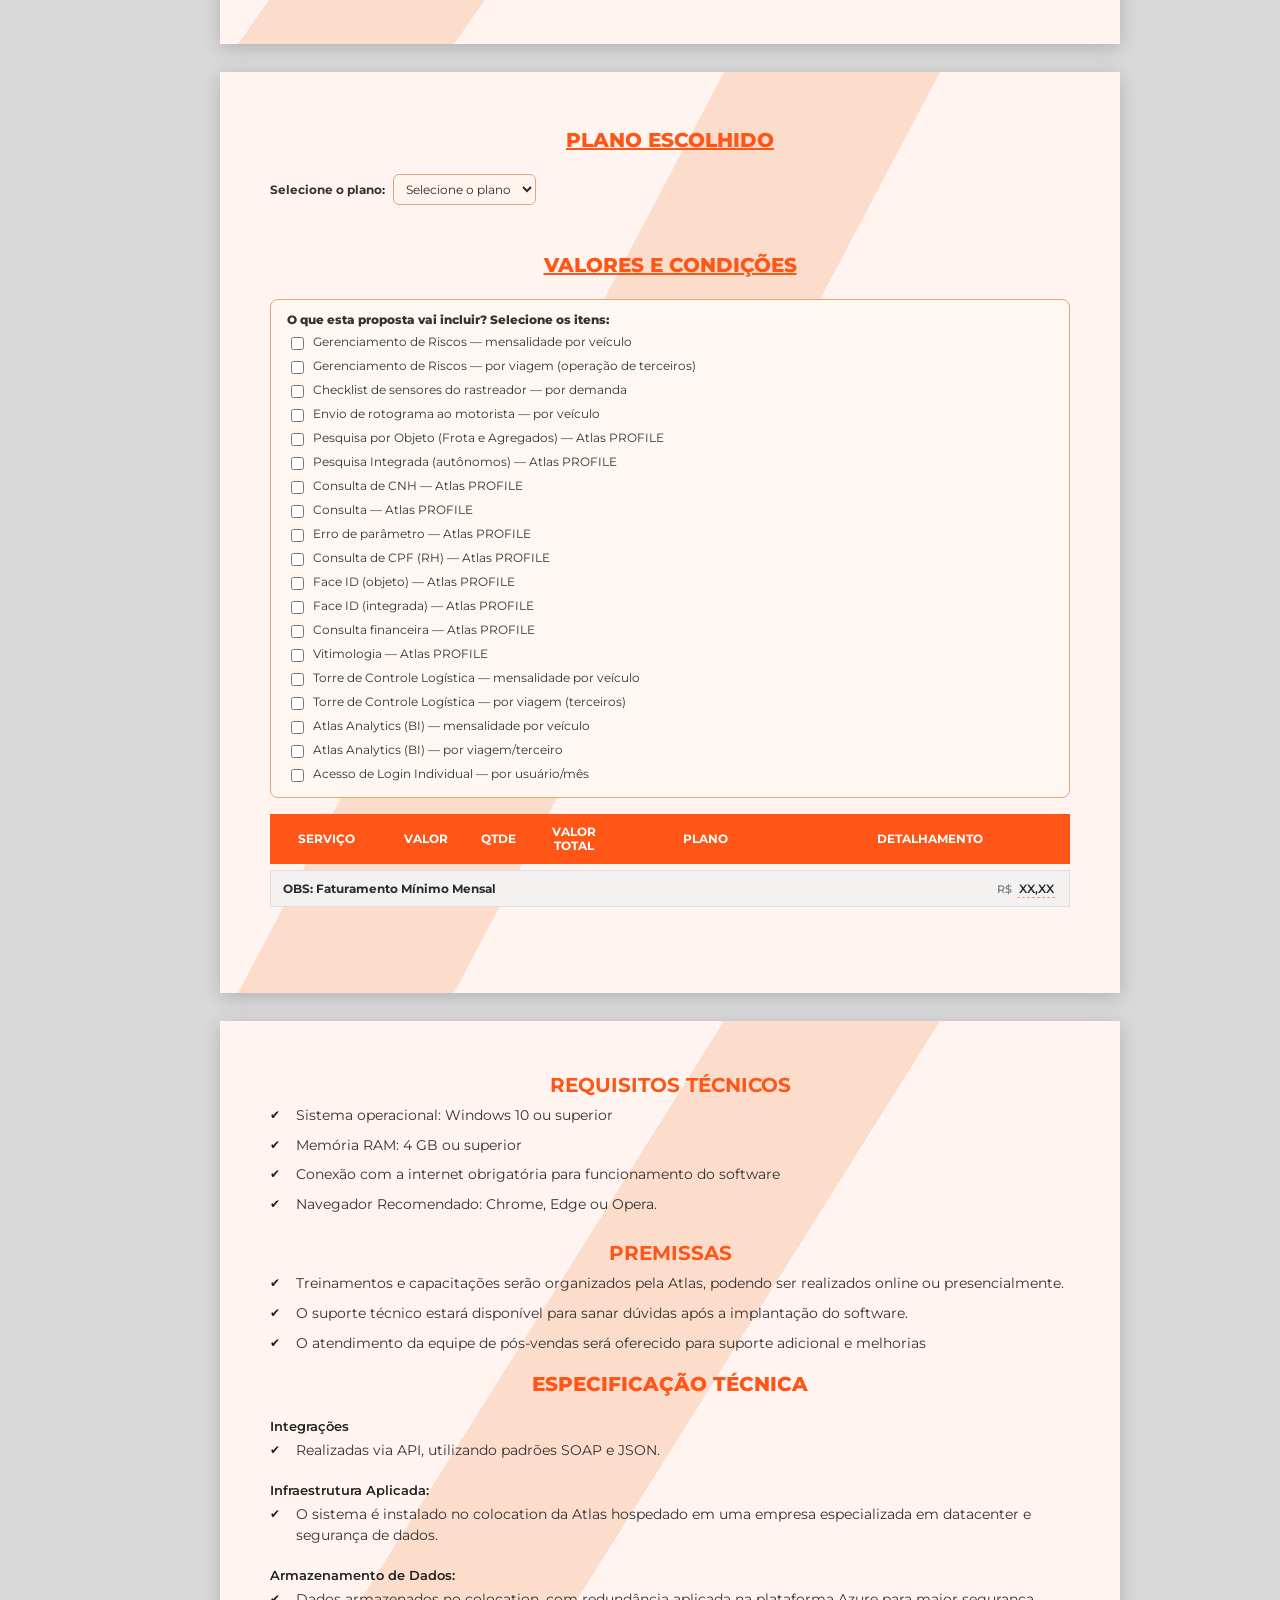
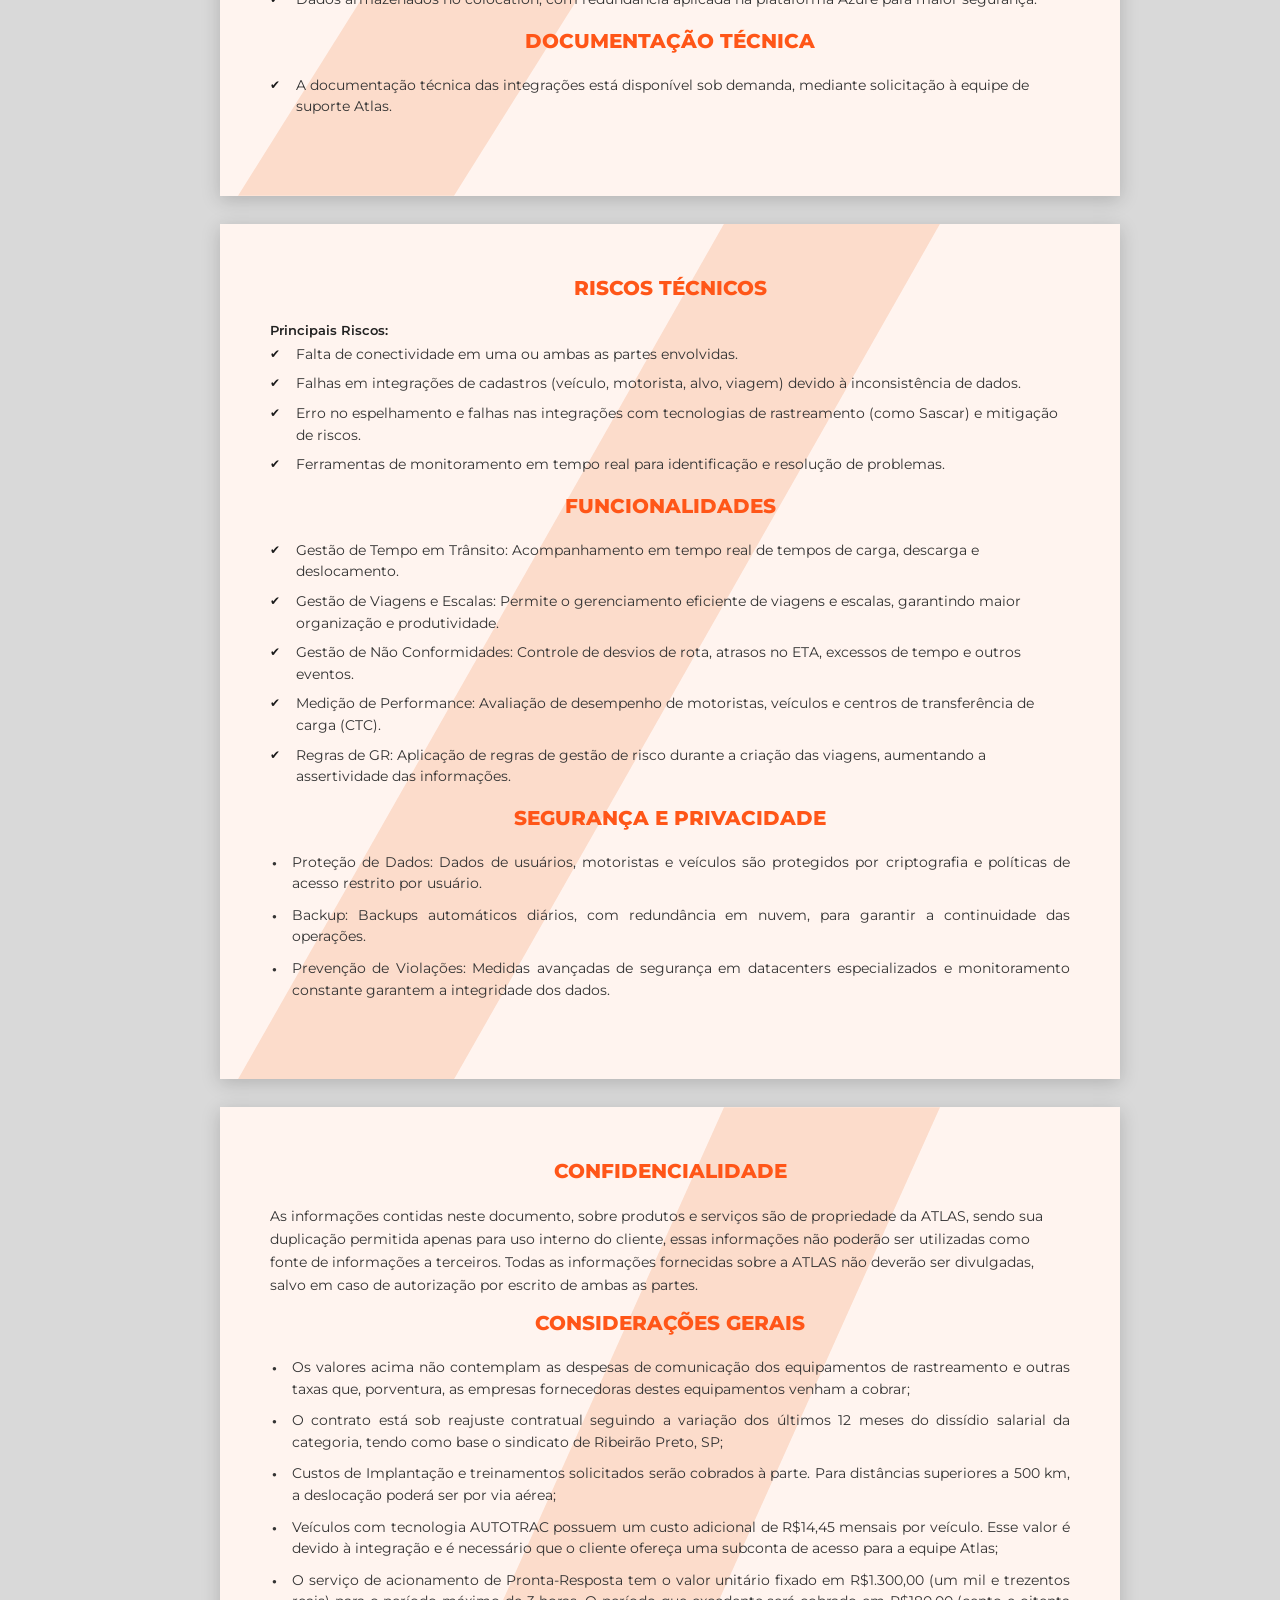
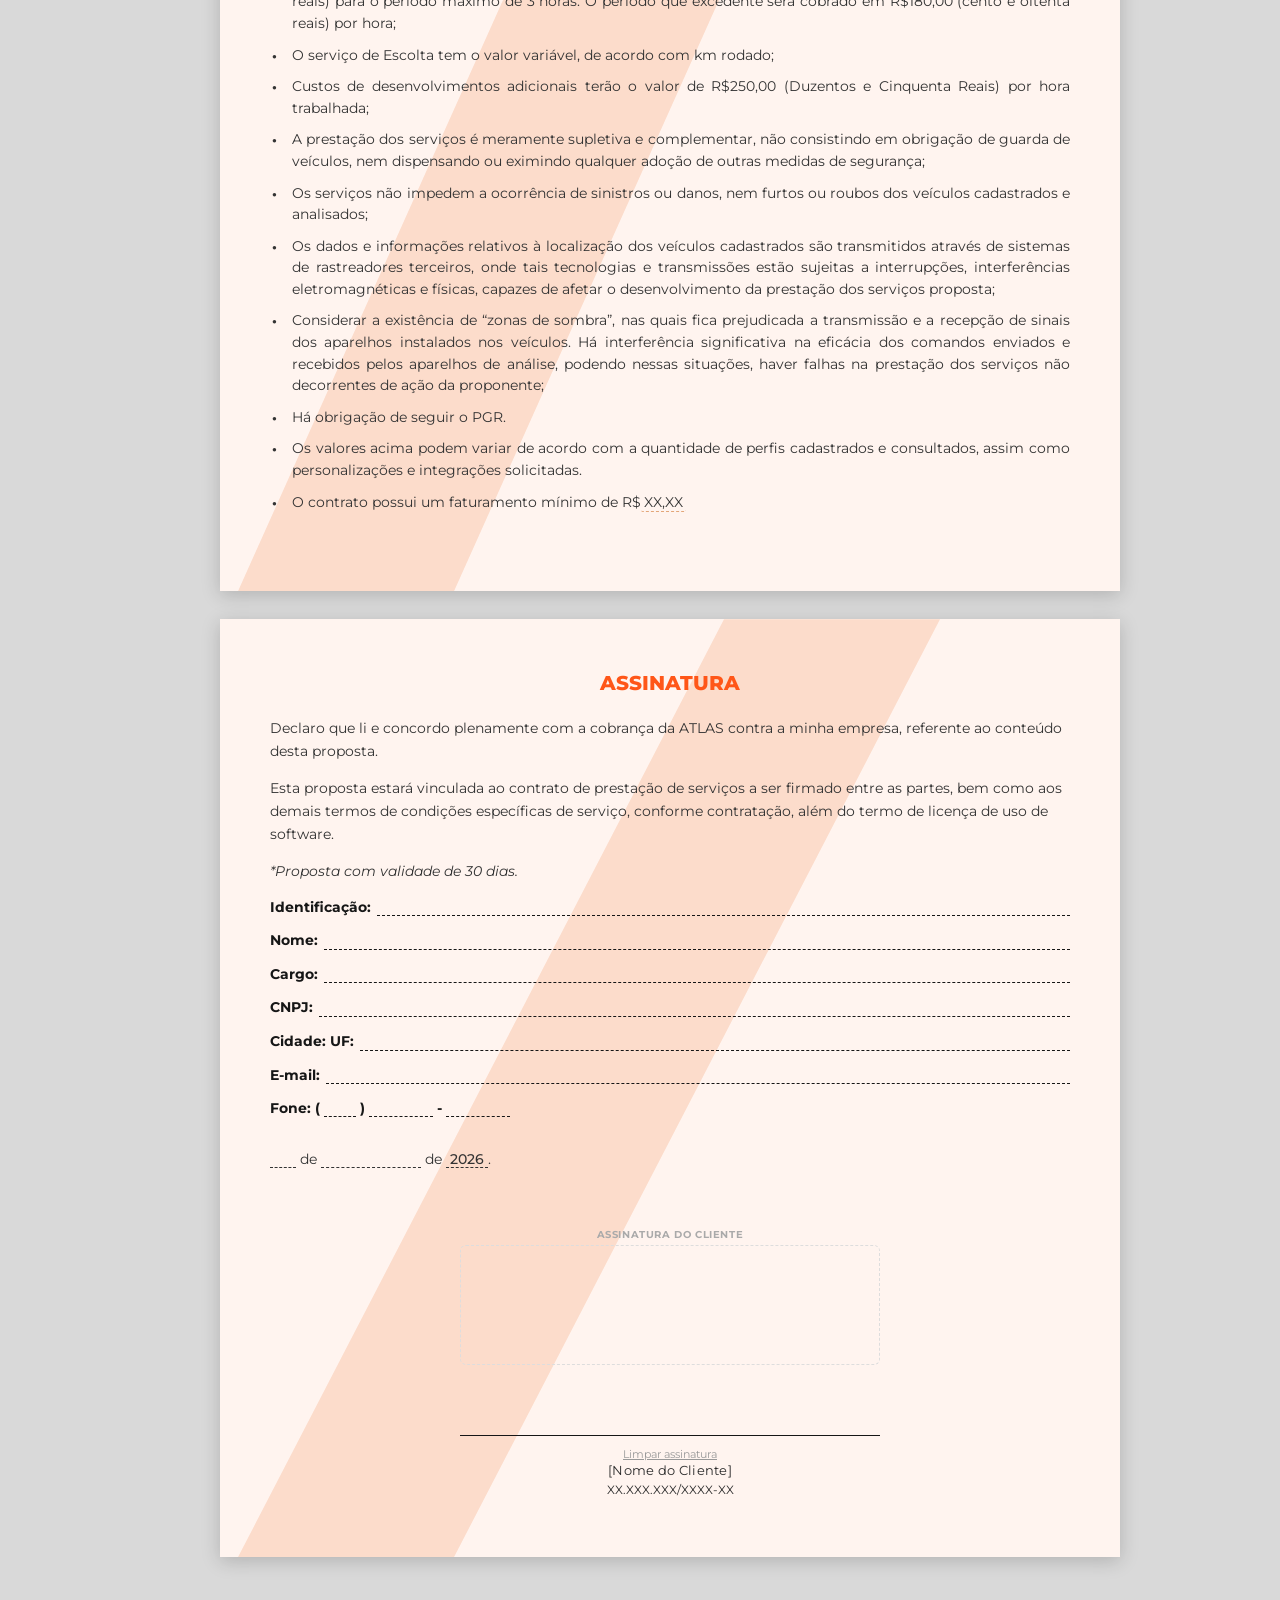
==== commit ce670b60: "Torna editável a descrição de plano da Torre de Controle e remove linha de valor total geral Co-Auth" ====
--- a/Modelo_Proposta_Completa_FINAL_REVISADO.html
+++ b/Modelo_Proposta_Completa_FINAL_REVISADO.html
@@ -687,7 +687,7 @@
 </div><div class="plan-card plan-premium">
   <div class="plan-head"><div class="pname">PREMIUM</div><div class="psub">Detalhamento do plano</div></div>
   <div class="plan-body"><ul><li>Personalização de até 5 operações;</li><li>Acesso a telas Panorâmica e Mapa Gerencial;</li><li>Acesso ilimitado de usuários;</li><li>Macros personalizadas;</li><li>Notificações de alerta via WhatsApp;</li><li>Notificações personalizadas por e-mail;</li><li>Treinamento online (3 por ano);</li><li>Treinamento de motoristas e ECVC;</li><li>Monitoramento sem SM;</li><li>Integração de SM;</li><li>Rastreamento de veículos sem SM (desengate e Jammer);</li><li>Visita de Pós-Venda;</li><li>Atlas Analytics Personalizado;</li><li>Relatórios completos;</li><li>Plano de viagem para motoristas;</li></ul><div class="plan-add"><b>Adicional:</b> Regras de acordo com apólice.</div></div>
-</div></div><div class="plans-title" style="margin-top:6px;">VALORES E CONDIÇÕES</div><div class="item-picker"><div class="item-picker-title">O que esta proposta vai incluir? Selecione os itens:</div><label class="item-picker-opt"><input type="checkbox" class="row-toggle" data-row="pricing-completa-r0"> Gerenciamento de Riscos — mensalidade por veículo</label><label class="item-picker-opt"><input type="checkbox" class="row-toggle" data-row="pricing-completa-r1"> Gerenciamento de Riscos — por viagem (operação de terceiros)</label><label class="item-picker-opt"><input type="checkbox" class="row-toggle" data-row="pricing-completa-r2"> Checklist de sensores do rastreador — por demanda</label><label class="item-picker-opt"><input type="checkbox" class="row-toggle" data-row="pricing-completa-r3"> Envio de rotograma ao motorista — por veículo</label><label class="item-picker-opt"><input type="checkbox" class="row-toggle" data-row="pricing-completa-r4"> Pesquisa por Objeto (Frota e Agregados) — Atlas PROFILE</label><label class="item-picker-opt"><input type="checkbox" class="row-toggle" data-row="pricing-completa-r5"> Pesquisa Integrada (autônomos) — Atlas PROFILE</label><label class="item-picker-opt"><input type="checkbox" class="row-toggle" data-row="pricing-completa-r6"> Consulta de CNH — Atlas PROFILE</label><label class="item-picker-opt"><input type="checkbox" class="row-toggle" data-row="pricing-completa-r7"> Consulta — Atlas PROFILE</label><label class="item-picker-opt"><input type="checkbox" class="row-toggle" data-row="pricing-completa-r8"> Erro de parâmetro — Atlas PROFILE</label><label class="item-picker-opt"><input type="checkbox" class="row-toggle" data-row="pricing-completa-r9"> Consulta de CPF (RH) — Atlas PROFILE</label><label class="item-picker-opt"><input type="checkbox" class="row-toggle" data-row="pricing-completa-r15"> Face ID (objeto) — Atlas PROFILE</label><label class="item-picker-opt"><input type="checkbox" class="row-toggle" data-row="pricing-completa-r16"> Face ID (integrada) — Atlas PROFILE</label><label class="item-picker-opt"><input type="checkbox" class="row-toggle" data-row="pricing-completa-r17"> Consulta financeira — Atlas PROFILE</label><label class="item-picker-opt"><input type="checkbox" class="row-toggle" data-row="pricing-completa-r18"> Vitimologia — Atlas PROFILE</label><label class="item-picker-opt"><input type="checkbox" class="row-toggle" data-row="pricing-completa-r10"> Torre de Controle Logística — mensalidade por veículo</label><label class="item-picker-opt"><input type="checkbox" class="row-toggle" data-row="pricing-completa-r11"> Torre de Controle Logística — por viagem (terceiros)</label><label class="item-picker-opt"><input type="checkbox" class="row-toggle" data-row="pricing-completa-r12"> Atlas Analytics (BI) — mensalidade por veículo</label><label class="item-picker-opt"><input type="checkbox" class="row-toggle" data-row="pricing-completa-r13"> Atlas Analytics (BI) — por viagem/terceiro</label><label class="item-picker-opt"><input type="checkbox" class="row-toggle" data-row="pricing-completa-r14"> Acesso de Login Individual — por usuário/mês</label></div><table class="pricing" id="pricing-completa"><thead><tr><th style="width:14%;">SERVIÇO</th><th style="width:11%;">VALOR</th><th style="width:7%;">QTDE</th><th style="width:12%;">VALOR TOTAL</th><th style="width:21%;">PLANO</th><th>DETALHAMENTO</th></tr></thead><tbody><tr class="pricing-row" data-row="pricing-completa-r0" style="display:none;"><td class="svc">Gerenciamento de Riscos</td><td class="center"><span class="currency-prefix">R$</span><input type="text" class="valor-input" data-table="pricing-completa" data-row="pricing-completa-r0" inputmode="decimal" value="120,00" size="6"></td><td class="center"><input type="text" class="qtde-input" data-table="pricing-completa" data-row="pricing-completa-r0" inputmode="numeric" value="01" size="2"></td><td class="center line-total-cell"><span class="currency-prefix">R$</span><span class="line-total" data-table="pricing-completa" data-row="pricing-completa-r0">0,00</span></td><td>Valor por veículo/Mês, válido para um pacote mínimo de XX veículos</td><td class="detail">Monitoramento de veículos e Gestão de Riscos, 24 horas por 7 dias da semana, nas dependências da Atlas GR em Ribeirão Preto - SP.</td></tr><tr class="pricing-row" data-row="pricing-completa-r1" style="display:none;"><td class="svc">Gerenciamento de Riscos</td><td class="center"><span class="currency-prefix">R$</span><input type="text" class="valor-input" data-table="pricing-completa" data-row="pricing-completa-r1" inputmode="decimal" value="40,00" size="6"></td><td class="center"><input type="text" class="qtde-input" data-table="pricing-completa" data-row="pricing-completa-r1" inputmode="numeric" value="01" size="2"></td><td class="center line-total-cell"><span class="currency-prefix">R$</span><span class="line-total" data-table="pricing-completa" data-row="pricing-completa-r1">0,00</span></td><td>Valor por viagem/ Operação de Terceiros</td><td class="detail">Monitoramento de veículos e Gestão de Riscos, 24 horas por 7 dias da semana, nas dependências da Atlas GR em Ribeirão Preto - SP.</td></tr><tr class="pricing-row" data-row="pricing-completa-r2" style="display:none;"><td class="svc">Gerenciamento de Riscos</td><td class="center"><span class="currency-prefix">R$</span><input type="text" class="valor-input" data-table="pricing-completa" data-row="pricing-completa-r2" inputmode="decimal" value="5,90" size="6"></td><td class="center"><input type="text" class="qtde-input" data-table="pricing-completa" data-row="pricing-completa-r2" inputmode="numeric" value="01" size="2"></td><td class="center line-total-cell"><span class="currency-prefix">R$</span><span class="line-total" data-table="pricing-completa" data-row="pricing-completa-r2">0,00</span></td><td>Por demanda</td><td class="detail">Checklist - Teste dos sensores e atuadores do Rastreador principal</td></tr><tr class="pricing-row" data-row="pricing-completa-r3" style="display:none;"><td class="svc">Gerenciamento de Riscos</td><td class="center"><span class="currency-prefix">R$</span><input type="text" class="valor-input" data-table="pricing-completa" data-row="pricing-completa-r3" inputmode="decimal" value="3,90" size="6"></td><td class="center"><input type="text" class="qtde-input" data-table="pricing-completa" data-row="pricing-completa-r3" inputmode="numeric" value="01" size="2"></td><td class="center line-total-cell"><span class="currency-prefix">R$</span><span class="line-total" data-table="pricing-completa" data-row="pricing-completa-r3">0,00</span></td><td>Por Veículo</td><td class="detail">Envio de rotograma ao motorista</td></tr><tr class="pricing-row" data-row="pricing-completa-r4" style="display:none;"><td class="svc">Atlas PROFILE - Perfil Securitário</td><td class="center"><select class="row-range-select" data-row="pricing-completa-r4"><option value="" selected disabled>Faixa</option><option value="100">Até 100</option><option value="250">101-250</option><option value="400">251-400</option><option value="500">401-500</option><option value="1000">501-1.000</option><option value="1500">1.001-1.500</option><option value="2000">Acima de 2.000</option></select><span class="currency-prefix">R$</span><input type="text" class="valor-input" data-table="pricing-completa" data-row="pricing-completa-r4" data-range-col="objeto" inputmode="decimal" value="23,90" size="6"></td><td class="center"><input type="text" class="qtde-input" data-table="pricing-completa" data-row="pricing-completa-r4" inputmode="numeric" value="01" size="2"><button type="button" class="add-range-btn" data-row="pricing-completa-r4" title="Adicionar esta linha em outra faixa de volume">+</button></td><td class="center line-total-cell"><span class="currency-prefix">R$</span><span class="line-total" data-table="pricing-completa" data-row="pricing-completa-r4">0,00</span></td><td>Por objeto pesquisado (para Frota e Agregados)</td><td class="detail">Cadastro e Consulta dos profissionais, conforme exigência de apólice. Valor por objeto pesquisado e por demanda.</td></tr><tr class="pricing-row" data-row="pricing-completa-r5" style="display:none;"><td class="svc">Atlas PROFILE - Perfil Securitário</td><td class="center"><select class="row-range-select" data-row="pricing-completa-r5"><option value="" selected disabled>Faixa</option><option value="100">Até 100</option><option value="250">101-250</option><option value="400">251-400</option><option value="500">401-500</option><option value="1000">501-1.000</option><option value="1500">1.001-1.500</option><option value="2000">Acima de 2.000</option></select><span class="currency-prefix">R$</span><input type="text" class="valor-input" data-table="pricing-completa" data-row="pricing-completa-r5" data-range-col="integrada" inputmode="decimal" value="31,90" size="6"></td><td class="center"><input type="text" class="qtde-input" data-table="pricing-completa" data-row="pricing-completa-r5" inputmode="numeric" value="01" size="2"><button type="button" class="add-range-btn" data-row="pricing-completa-r5" title="Adicionar esta linha em outra faixa de volume">+</button></td><td class="center line-total-cell"><span class="currency-prefix">R$</span><span class="line-total" data-table="pricing-completa" data-row="pricing-completa-r5">0,00</span></td><td>Por pesquisa integrada, para autônomos)</td><td class="detail">Cadastro e Consulta dos profissionais, conforme exigência de apólice. Valor por objeto pesquisado e por demanda.</td></tr><tr class="pricing-row" data-row="pricing-completa-r6" style="display:none;"><td class="svc">Atlas PROFILE - Perfil Securitário</td><td class="center"><select class="row-range-select" data-row="pricing-completa-r6"><option value="" selected disabled>Faixa</option><option value="100">Até 100</option><option value="250">101-250</option><option value="400">251-400</option><option value="500">401-500</option><option value="1000">501-1.000</option><option value="1500">1.001-1.500</option><option value="2000">Acima de 2.000</option></select><span class="currency-prefix">R$</span><input type="text" class="valor-input" data-table="pricing-completa" data-row="pricing-completa-r6" data-range-col="cnh" inputmode="decimal" value="9,90" size="6"></td><td class="center"><input type="text" class="qtde-input" data-table="pricing-completa" data-row="pricing-completa-r6" inputmode="numeric" value="01" size="2"><button type="button" class="add-range-btn" data-row="pricing-completa-r6" title="Adicionar esta linha em outra faixa de volume">+</button></td><td class="center line-total-cell"><span class="currency-prefix">R$</span><span class="line-total" data-table="pricing-completa" data-row="pricing-completa-r6">0,00</span></td><td>Por CNH pesquisada</td><td class="detail"></td></tr><tr class="pricing-row" data-row="pricing-completa-r7" style="display:none;"><td class="svc">Atlas PROFILE - Perfil Securitário</td><td class="center"><select class="row-range-select" data-row="pricing-completa-r7"><option value="" selected disabled>Faixa</option><option value="100">Até 100</option><option value="250">101-250</option><option value="400">251-400</option><option value="500">401-500</option><option value="1000">501-1.000</option><option value="1500">1.001-1.500</option><option value="2000">Acima de 2.000</option></select><span class="currency-prefix">R$</span><input type="text" class="valor-input" data-table="pricing-completa" data-row="pricing-completa-r7" data-range-col="consulta" inputmode="decimal" value="4,90" size="6"></td><td class="center"><input type="text" class="qtde-input" data-table="pricing-completa" data-row="pricing-completa-r7" inputmode="numeric" value="01" size="2"><button type="button" class="add-range-btn" data-row="pricing-completa-r7" title="Adicionar esta linha em outra faixa de volume">+</button></td><td class="center line-total-cell"><span class="currency-prefix">R$</span><span class="line-total" data-table="pricing-completa" data-row="pricing-completa-r7">0,00</span></td><td>Por Consulta</td><td class="detail"></td></tr><tr class="pricing-row" data-row="pricing-completa-r8" style="display:none;"><td class="svc">Atlas PROFILE - Perfil Securitário</td><td class="center"><select class="row-range-select" data-row="pricing-completa-r8"><option value="" selected disabled>Faixa</option><option value="100">Até 100</option><option value="250">101-250</option><option value="400">251-400</option><option value="500">401-500</option><option value="1000">501-1.000</option><option value="1500">1.001-1.500</option><option value="2000">Acima de 2.000</option></select><span class="currency-prefix">R$</span><input type="text" class="valor-input" data-table="pricing-completa" data-row="pricing-completa-r8" data-range-col="consulta" inputmode="decimal" value="4,90" size="6"></td><td class="center"><input type="text" class="qtde-input" data-table="pricing-completa" data-row="pricing-completa-r8" inputmode="numeric" value="01" size="2"><button type="button" class="add-range-btn" data-row="pricing-completa-r8" title="Adicionar esta linha em outra faixa de volume">+</button></td><td class="center line-total-cell"><span class="currency-prefix">R$</span><span class="line-total" data-table="pricing-completa" data-row="pricing-completa-r8">0,00</span></td><td>Por erro de parâmetro</td><td class="detail"></td></tr><tr class="pricing-row" data-row="pricing-completa-r9" style="display:none;"><td class="svc">Atlas PROFILE - Perfil Securitário</td><td class="center"><select class="row-range-select" data-row="pricing-completa-r9"><option value="" selected disabled>Faixa</option><option value="100">Até 100</option><option value="250">101-250</option><option value="400">251-400</option><option value="500">401-500</option><option value="1000">501-1.000</option><option value="1500">1.001-1.500</option><option value="2000">Acima de 2.000</option></select><span class="currency-prefix">R$</span><input type="text" class="valor-input" data-table="pricing-completa" data-row="pricing-completa-r9" data-range-col="rh" inputmode="decimal" value="23,90" size="6"></td><td class="center"><input type="text" class="qtde-input" data-table="pricing-completa" data-row="pricing-completa-r9" inputmode="numeric" value="01" size="2"><button type="button" class="add-range-btn" data-row="pricing-completa-r9" title="Adicionar esta linha em outra faixa de volume">+</button></td><td class="center line-total-cell"><span class="currency-prefix">R$</span><span class="line-total" data-table="pricing-completa" data-row="pricing-completa-r9">0,00</span></td><td>Por CPF pesquisado</td><td class="detail">Cadastro e consulta de profissionais, para fins de Recursos Humanos</td></tr><tr class="pricing-row" data-row="pricing-completa-r15" style="display:none;"><td class="svc">Atlas PROFILE - Perfil Securitário</td><td class="center"><select class="row-range-select" data-row="pricing-completa-r15"><option value="" selected disabled>Faixa</option><option value="100">Até 100</option><option value="250">101-250</option><option value="400">251-400</option><option value="500">401-500</option><option value="1000">501-1.000</option><option value="1500">1.001-1.500</option><option value="2000">Acima de 2.000</option></select><span class="currency-prefix">R$</span><input type="text" class="valor-input" data-table="pricing-completa" data-row="pricing-completa-r15" data-range-col="faceObjeto" inputmode="decimal" value="30,50" size="6"></td><td class="center"><input type="text" class="qtde-input" data-table="pricing-completa" data-row="pricing-completa-r15" inputmode="numeric" value="01" size="2"><button type="button" class="add-range-btn" data-row="pricing-completa-r15" title="Adicionar esta linha em outra faixa de volume">+</button></td><td class="center line-total-cell"><span class="currency-prefix">R$</span><span class="line-total" data-table="pricing-completa" data-row="pricing-completa-r15">0,00</span></td><td>Por verificação Face ID (objeto)</td><td class="detail">Reconhecimento facial para validação de identidade do pesquisado, por objeto.</td></tr><tr class="pricing-row" data-row="pricing-completa-r16" style="display:none;"><td class="svc">Atlas PROFILE - Perfil Securitário</td><td class="center"><select class="row-range-select" data-row="pricing-completa-r16"><option value="" selected disabled>Faixa</option><option value="100">Até 100</option><option value="250">101-250</option><option value="400">251-400</option><option value="500">401-500</option><option value="1000">501-1.000</option><option value="1500">1.001-1.500</option><option value="2000">Acima de 2.000</option></select><span class="currency-prefix">R$</span><input type="text" class="valor-input" data-table="pricing-completa" data-row="pricing-completa-r16" data-range-col="faceIntegrada" inputmode="decimal" value="41,50" size="6"></td><td class="center"><input type="text" class="qtde-input" data-table="pricing-completa" data-row="pricing-completa-r16" inputmode="numeric" value="01" size="2"><button type="button" class="add-range-btn" data-row="pricing-completa-r16" title="Adicionar esta linha em outra faixa de volume">+</button></td><td class="center line-total-cell"><span class="currency-prefix">R$</span><span class="line-total" data-table="pricing-completa" data-row="pricing-completa-r16">0,00</span></td><td>Por verificação Face ID (integrada)</td><td class="detail">Reconhecimento facial para validação de identidade, pesquisa integrada.</td></tr><tr class="pricing-row" data-row="pricing-completa-r17" style="display:none;"><td class="svc">Atlas PROFILE - Perfil Securitário</td><td class="center"><select class="row-range-select" data-row="pricing-completa-r17"><option value="" selected disabled>Faixa</option><option value="100">Até 100</option><option value="250">101-250</option><option value="400">251-400</option><option value="500">401-500</option><option value="1000">501-1.000</option><option value="1500">1.001-1.500</option><option value="2000">Acima de 2.000</option></select><span class="currency-prefix">R$</span><input type="text" class="valor-input" data-table="pricing-completa" data-row="pricing-completa-r17" data-range-col="financeira" inputmode="decimal" value="9,20" size="6"></td><td class="center"><input type="text" class="qtde-input" data-table="pricing-completa" data-row="pricing-completa-r17" inputmode="numeric" value="01" size="2"><button type="button" class="add-range-btn" data-row="pricing-completa-r17" title="Adicionar esta linha em outra faixa de volume">+</button></td><td class="center line-total-cell"><span class="currency-prefix">R$</span><span class="line-total" data-table="pricing-completa" data-row="pricing-completa-r17">0,00</span></td><td>Por consulta financeira</td><td class="detail">Verificação de histórico e restrições financeiras do pesquisado.</td></tr><tr class="pricing-row" data-row="pricing-completa-r18" style="display:none;"><td class="svc">Atlas PROFILE - Perfil Securitário</td><td class="center"><select class="row-range-select" data-row="pricing-completa-r18"><option value="" selected disabled>Faixa</option><option value="100">Até 100</option><option value="250">101-250</option><option value="400">251-400</option><option value="500">401-500</option><option value="1000">501-1.000</option><option value="1500">1.001-1.500</option><option value="2000">Acima de 2.000</option></select><span class="currency-prefix">R$</span><input type="text" class="valor-input" data-table="pricing-completa" data-row="pricing-completa-r18" data-range-col="vitimologia" inputmode="decimal" value="69,90" size="6"></td><td class="center"><input type="text" class="qtde-input" data-table="pricing-completa" data-row="pricing-completa-r18" inputmode="numeric" value="01" size="2"><button type="button" class="add-range-btn" data-row="pricing-completa-r18" title="Adicionar esta linha em outra faixa de volume">+</button></td><td class="center line-total-cell"><span class="currency-prefix">R$</span><span class="line-total" data-table="pricing-completa" data-row="pricing-completa-r18">0,00</span></td><td>Por pesquisa de vitimologia</td><td class="detail">Análise de histórico de ocorrências e vitimização associadas ao pesquisado.</td></tr><tr class="pricing-row" data-row="pricing-completa-r10" style="display:none;"><td class="svc">Torre de Controle Logística</td><td class="center"><span class="currency-prefix">R$</span><input type="text" class="valor-input" data-table="pricing-completa" data-row="pricing-completa-r10" inputmode="decimal" value="34,90" size="6"></td><td class="center"><input type="text" class="qtde-input" data-table="pricing-completa" data-row="pricing-completa-r10" inputmode="numeric" value="01" size="2"></td><td class="center line-total-cell"><span class="currency-prefix">R$</span><span class="line-total" data-table="pricing-completa" data-row="pricing-completa-r10">0,00</span></td><td>Por veículo/mês Minimo de XX Veículos</td><td class="detail">Software Completo com módulos de Gestão à Vista, Gestão de Alvos, Transit Time, ETA.</td></tr><tr class="pricing-row" data-row="pricing-completa-r11" style="display:none;"><td class="svc">Torre de Controle Logística</td><td class="center"><span class="currency-prefix">R$</span><input type="text" class="valor-input" data-table="pricing-completa" data-row="pricing-completa-r11" inputmode="decimal" value="8,90" size="6"></td><td class="center"><input type="text" class="qtde-input" data-table="pricing-completa" data-row="pricing-completa-r11" inputmode="numeric" value="01" size="2"></td><td class="center line-total-cell"><span class="currency-prefix">R$</span><span class="line-total" data-table="pricing-completa" data-row="pricing-completa-r11">0,00</span></td><td>Por viagem/terceiros Minimo de XX Veículos</td><td class="detail">Software Completo com módulos de Gestão à Vista, Gestão de Alvos, Transit Time, ETA.</td></tr><tr class="pricing-row" data-row="pricing-completa-r12" style="display:none;"><td class="svc">Atlas Analytics (BI)</td><td class="center"><span class="currency-prefix">R$</span><input type="text" class="valor-input" data-table="pricing-completa" data-row="pricing-completa-r12" inputmode="decimal" value="4,90" size="6"></td><td class="center"><input type="text" class="qtde-input" data-table="pricing-completa" data-row="pricing-completa-r12" inputmode="numeric" value="01" size="2"></td><td class="center line-total-cell"><span class="currency-prefix">R$</span><span class="line-total" data-table="pricing-completa" data-row="pricing-completa-r12">0,00</span></td><td>Por veículo/mês</td><td class="detail">BI's e Indicadores de Gestão de Performance Padrão Atlas. (Transit Time, Alertas, Gestão de Alvos)</td></tr><tr class="pricing-row" data-row="pricing-completa-r13" style="display:none;"><td class="svc">Atlas Analytics (BI)</td><td class="center"><span class="currency-prefix">R$</span><input type="text" class="valor-input" data-table="pricing-completa" data-row="pricing-completa-r13" inputmode="decimal" value="0,90" size="6"></td><td class="center"><input type="text" class="qtde-input" data-table="pricing-completa" data-row="pricing-completa-r13" inputmode="numeric" value="01" size="2"></td><td class="center line-total-cell"><span class="currency-prefix">R$</span><span class="line-total" data-table="pricing-completa" data-row="pricing-completa-r13">0,00</span></td><td>Por viagem/terceiro</td><td class="detail">BI's e Indicadores de Gestão de Performance Padrão Atlas. (Transit Time, Alertas, Gestão de Alvos)</td></tr><tr class="pricing-row" data-row="pricing-completa-r14" style="display:none;"><td class="svc">Atlas Analytics (BI)</td><td class="center"><span class="currency-prefix">R$</span><input type="text" class="valor-input" data-table="pricing-completa" data-row="pricing-completa-r14" inputmode="decimal" value="14,90" size="6"></td><td class="center"><input type="text" class="qtde-input" data-table="pricing-completa" data-row="pricing-completa-r14" inputmode="numeric" value="01" size="2"></td><td class="center line-total-cell"><span class="currency-prefix">R$</span><span class="line-total" data-table="pricing-completa" data-row="pricing-completa-r14">0,00</span></td><td>Por usuário/mês</td><td class="detail">Acesso de Login Individual</td></tr></tbody></table><div class="total-bar"><span>VALOR TOTAL GERAL (soma de valor × qtde)</span><span class="tval"><span class="currency-prefix" style="color:#fff;">R$</span><span id="total-pricing-completa">0,00</span></span></div><div class="obs-row"><span>OBS: Faturamento Mínimo Mensal</span><span class="val"><span class="currency-prefix">R$</span> <span class="editable-field" contenteditable="true" spellcheck="false">XX,XX</span></span></div></div></div></div><div class="page"><div class="inner"><div class="inner-diagonal"></div><div class="inner-diagonal-2"></div><div class="inner-content"><h3 class="sub">REQUISITOS TÉCNICOS</h3><ul class="check-list"><li>Sistema operacional: Windows 10 ou superior</li><li>Memória RAM: 4 GB ou superior</li><li>Conexão com a internet obrigatória para funcionamento do software</li><li>Navegador Recomendado: Chrome, Edge ou Opera.</li></ul><h3 class="sub">PREMISSAS</h3><ul class="check-list"><li>Treinamentos e capacitações serão organizados pela Atlas, podendo ser realizados online ou presencialmente.</li><li>O suporte técnico estará disponível para sanar dúvidas após a implantação do software.</li><li>O atendimento da equipe de pós-vendas será oferecido para suporte adicional e melhorias</li></ul><h2 class="sect">ESPECIFICAÇÃO TÉCNICA</h2><p class="label-line">Integrações</p><ul class="check-list"><li>Realizadas via API, utilizando padrões SOAP e JSON.</li></ul><p class="label-line">Infraestrutura Aplicada:</p><ul class="check-list"><li>O sistema é instalado no colocation da Atlas hospedado em uma empresa especializada em datacenter e segurança de dados.</li></ul><p class="label-line">Armazenamento de Dados:</p><ul class="check-list"><li>Dados armazenados no colocation, com redundância aplicada na plataforma Azure para maior segurança.</li></ul><h2 class="sect">DOCUMENTAÇÃO TÉCNICA</h2><ul class="check-list"><li>A documentação técnica das integrações está disponível sob demanda, mediante solicitação à equipe de suporte Atlas.</li></ul></div></div></div><div class="page"><div class="inner"><div class="inner-diagonal"></div><div class="inner-diagonal-2"></div><div class="inner-content"><h2 class="sect">RISCOS TÉCNICOS</h2><p class="label-line">Principais Riscos:</p><ul class="check-list"><li>Falta de conectividade em uma ou ambas as partes envolvidas.</li><li>Falhas em integrações de cadastros (veículo, motorista, alvo, viagem) devido à inconsistência de dados.</li><li>Erro no espelhamento e falhas nas integrações com tecnologias de rastreamento (como Sascar) e mitigação de riscos.</li><li>Ferramentas de monitoramento em tempo real para identificação e resolução de problemas.</li></ul><h2 class="sect">FUNCIONALIDADES</h2><ul class="check-list"><li>Gestão de Tempo em Trânsito: Acompanhamento em tempo real de tempos de carga, descarga e deslocamento.</li><li>Gestão de Viagens e Escalas: Permite o gerenciamento eficiente de viagens e escalas, garantindo maior organização e produtividade.</li><li>Gestão de Não Conformidades: Controle de desvios de rota, atrasos no ETA, excessos de tempo e outros eventos.</li><li>Medição de Performance: Avaliação de desempenho de motoristas, veículos e centros de transferência de carga (CTC).</li><li>Regras de GR: Aplicação de regras de gestão de risco durante a criação das viagens, aumentando a assertividade das informações.</li></ul><h2 class="sect">SEGURANÇA E PRIVACIDADE</h2><ul class="dot-list"><li>Proteção de Dados: Dados de usuários, motoristas e veículos são protegidos por criptografia e políticas de acesso restrito por usuário.</li><li>Backup: Backups automáticos diários, com redundância em nuvem, para garantir a continuidade das operações.</li><li>Prevenção de Violações: Medidas avançadas de segurança em datacenters especializados e monitoramento constante garantem a integridade dos dados.</li></ul></div></div></div><div class="page"><div class="inner"><div class="inner-diagonal"></div><div class="inner-diagonal-2"></div><div class="inner-content"><h2 class="sect">CONFIDENCIALIDADE</h2><p class="body-text">As informações contidas neste documento, sobre produtos e serviços são de propriedade da ATLAS, sendo sua duplicação permitida apenas para uso interno do cliente, essas informações não poderão ser utilizadas como fonte de informações a terceiros. Todas as informações fornecidas sobre a ATLAS não deverão ser divulgadas, salvo em caso de autorização por escrito de ambas as partes.</p><h2 class="sect">CONSIDERAÇÕES GERAIS</h2><ul class="dot-list"><li>Os valores acima não contemplam as despesas de comunicação dos equipamentos de rastreamento e outras taxas que, porventura, as empresas fornecedoras destes equipamentos venham a cobrar;</li><li>O contrato está sob reajuste contratual seguindo a variação dos últimos 12 meses do dissídio salarial da categoria, tendo como base o sindicato de Ribeirão Preto, SP;</li><li>Custos de Implantação e treinamentos solicitados serão cobrados à parte. Para distâncias superiores a 500 km, a deslocação poderá ser por via aérea;</li><li>Veículos com tecnologia AUTOTRAC possuem um custo adicional de R$14,45 mensais por veículo. Esse valor é devido à integração e é necessário que o cliente ofereça uma subconta de acesso para a equipe Atlas;</li><li>O serviço de acionamento de Pronta-Resposta tem o valor unitário fixado em R$1.300,00 (um mil e trezentos reais) para o período máximo de 3 horas. O período que excedente será cobrado em R$180,00 (cento e oitenta reais) por hora;</li><li>O serviço de Escolta tem o valor variável, de acordo com km rodado;</li><li>Custos de desenvolvimentos adicionais terão o valor de R$250,00 (Duzentos e Cinquenta Reais) por hora trabalhada;</li><li>A prestação dos serviços é meramente supletiva e complementar, não consistindo em obrigação de guarda de veículos, nem dispensando ou eximindo qualquer adoção de outras medidas de segurança;</li><li>Os serviços não impedem a ocorrência de sinistros ou danos, nem furtos ou roubos dos veículos cadastrados e analisados;</li><li>Os dados e informações relativos à localização dos veículos cadastrados são transmitidos através de sistemas de rastreadores terceiros, onde tais tecnologias e transmissões estão sujeitas a interrupções, interferências eletromagnéticas e físicas, capazes de afetar o desenvolvimento da prestação dos serviços proposta;</li><li>Considerar a existência de “zonas de sombra”, nas quais fica prejudicada a transmissão e a recepção de sinais dos aparelhos instalados nos veículos. Há interferência significativa na eficácia dos comandos enviados e recebidos pelos aparelhos de análise, podendo nessas situações, haver falhas na prestação dos serviços não decorrentes de ação da proponente;</li><li>Há obrigação de seguir o PGR.</li><li>Os valores acima podem variar de acordo com a quantidade de perfis cadastrados e consultados, assim como personalizações e integrações solicitadas.</li><li>O contrato possui um faturamento mínimo de R$<span class="editable-field" contenteditable="true" spellcheck="false">XX,XX</span></li></ul></div></div></div><div class="page"><div class="inner"><div class="inner-diagonal"></div><div class="inner-diagonal-2"></div><div class="inner-content">
+</div></div><div class="plans-title" style="margin-top:6px;">VALORES E CONDIÇÕES</div><div class="item-picker"><div class="item-picker-title">O que esta proposta vai incluir? Selecione os itens:</div><label class="item-picker-opt"><input type="checkbox" class="row-toggle" data-row="pricing-completa-r0"> Gerenciamento de Riscos — mensalidade por veículo</label><label class="item-picker-opt"><input type="checkbox" class="row-toggle" data-row="pricing-completa-r1"> Gerenciamento de Riscos — por viagem (operação de terceiros)</label><label class="item-picker-opt"><input type="checkbox" class="row-toggle" data-row="pricing-completa-r2"> Checklist de sensores do rastreador — por demanda</label><label class="item-picker-opt"><input type="checkbox" class="row-toggle" data-row="pricing-completa-r3"> Envio de rotograma ao motorista — por veículo</label><label class="item-picker-opt"><input type="checkbox" class="row-toggle" data-row="pricing-completa-r4"> Pesquisa por Objeto (Frota e Agregados) — Atlas PROFILE</label><label class="item-picker-opt"><input type="checkbox" class="row-toggle" data-row="pricing-completa-r5"> Pesquisa Integrada (autônomos) — Atlas PROFILE</label><label class="item-picker-opt"><input type="checkbox" class="row-toggle" data-row="pricing-completa-r6"> Consulta de CNH — Atlas PROFILE</label><label class="item-picker-opt"><input type="checkbox" class="row-toggle" data-row="pricing-completa-r7"> Consulta — Atlas PROFILE</label><label class="item-picker-opt"><input type="checkbox" class="row-toggle" data-row="pricing-completa-r8"> Erro de parâmetro — Atlas PROFILE</label><label class="item-picker-opt"><input type="checkbox" class="row-toggle" data-row="pricing-completa-r9"> Consulta de CPF (RH) — Atlas PROFILE</label><label class="item-picker-opt"><input type="checkbox" class="row-toggle" data-row="pricing-completa-r15"> Face ID (objeto) — Atlas PROFILE</label><label class="item-picker-opt"><input type="checkbox" class="row-toggle" data-row="pricing-completa-r16"> Face ID (integrada) — Atlas PROFILE</label><label class="item-picker-opt"><input type="checkbox" class="row-toggle" data-row="pricing-completa-r17"> Consulta financeira — Atlas PROFILE</label><label class="item-picker-opt"><input type="checkbox" class="row-toggle" data-row="pricing-completa-r18"> Vitimologia — Atlas PROFILE</label><label class="item-picker-opt"><input type="checkbox" class="row-toggle" data-row="pricing-completa-r10"> Torre de Controle Logística — mensalidade por veículo</label><label class="item-picker-opt"><input type="checkbox" class="row-toggle" data-row="pricing-completa-r11"> Torre de Controle Logística — por viagem (terceiros)</label><label class="item-picker-opt"><input type="checkbox" class="row-toggle" data-row="pricing-completa-r12"> Atlas Analytics (BI) — mensalidade por veículo</label><label class="item-picker-opt"><input type="checkbox" class="row-toggle" data-row="pricing-completa-r13"> Atlas Analytics (BI) — por viagem/terceiro</label><label class="item-picker-opt"><input type="checkbox" class="row-toggle" data-row="pricing-completa-r14"> Acesso de Login Individual — por usuário/mês</label></div><table class="pricing" id="pricing-completa"><thead><tr><th style="width:14%;">SERVIÇO</th><th style="width:11%;">VALOR</th><th style="width:7%;">QTDE</th><th style="width:12%;">VALOR TOTAL</th><th style="width:21%;">PLANO</th><th>DETALHAMENTO</th></tr></thead><tbody><tr class="pricing-row" data-row="pricing-completa-r0" style="display:none;"><td class="svc">Gerenciamento de Riscos</td><td class="center"><span class="currency-prefix">R$</span><input type="text" class="valor-input" data-table="pricing-completa" data-row="pricing-completa-r0" inputmode="decimal" value="120,00" size="6"></td><td class="center"><input type="text" class="qtde-input" data-table="pricing-completa" data-row="pricing-completa-r0" inputmode="numeric" value="01" size="2"></td><td class="center line-total-cell"><span class="currency-prefix">R$</span><span class="line-total" data-table="pricing-completa" data-row="pricing-completa-r0">0,00</span></td><td>Valor por veículo/Mês, válido para um pacote mínimo de XX veículos</td><td class="detail">Monitoramento de veículos e Gestão de Riscos, 24 horas por 7 dias da semana, nas dependências da Atlas GR em Ribeirão Preto - SP.</td></tr><tr class="pricing-row" data-row="pricing-completa-r1" style="display:none;"><td class="svc">Gerenciamento de Riscos</td><td class="center"><span class="currency-prefix">R$</span><input type="text" class="valor-input" data-table="pricing-completa" data-row="pricing-completa-r1" inputmode="decimal" value="40,00" size="6"></td><td class="center"><input type="text" class="qtde-input" data-table="pricing-completa" data-row="pricing-completa-r1" inputmode="numeric" value="01" size="2"></td><td class="center line-total-cell"><span class="currency-prefix">R$</span><span class="line-total" data-table="pricing-completa" data-row="pricing-completa-r1">0,00</span></td><td>Valor por viagem/ Operação de Terceiros</td><td class="detail">Monitoramento de veículos e Gestão de Riscos, 24 horas por 7 dias da semana, nas dependências da Atlas GR em Ribeirão Preto - SP.</td></tr><tr class="pricing-row" data-row="pricing-completa-r2" style="display:none;"><td class="svc">Gerenciamento de Riscos</td><td class="center"><span class="currency-prefix">R$</span><input type="text" class="valor-input" data-table="pricing-completa" data-row="pricing-completa-r2" inputmode="decimal" value="5,90" size="6"></td><td class="center"><input type="text" class="qtde-input" data-table="pricing-completa" data-row="pricing-completa-r2" inputmode="numeric" value="01" size="2"></td><td class="center line-total-cell"><span class="currency-prefix">R$</span><span class="line-total" data-table="pricing-completa" data-row="pricing-completa-r2">0,00</span></td><td>Por demanda</td><td class="detail">Checklist - Teste dos sensores e atuadores do Rastreador principal</td></tr><tr class="pricing-row" data-row="pricing-completa-r3" style="display:none;"><td class="svc">Gerenciamento de Riscos</td><td class="center"><span class="currency-prefix">R$</span><input type="text" class="valor-input" data-table="pricing-completa" data-row="pricing-completa-r3" inputmode="decimal" value="3,90" size="6"></td><td class="center"><input type="text" class="qtde-input" data-table="pricing-completa" data-row="pricing-completa-r3" inputmode="numeric" value="01" size="2"></td><td class="center line-total-cell"><span class="currency-prefix">R$</span><span class="line-total" data-table="pricing-completa" data-row="pricing-completa-r3">0,00</span></td><td>Por Veículo</td><td class="detail">Envio de rotograma ao motorista</td></tr><tr class="pricing-row" data-row="pricing-completa-r4" style="display:none;"><td class="svc">Atlas PROFILE - Perfil Securitário</td><td class="center"><select class="row-range-select" data-row="pricing-completa-r4"><option value="" selected disabled>Faixa</option><option value="100">Até 100</option><option value="250">101-250</option><option value="400">251-400</option><option value="500">401-500</option><option value="1000">501-1.000</option><option value="1500">1.001-1.500</option><option value="2000">Acima de 2.000</option></select><span class="currency-prefix">R$</span><input type="text" class="valor-input" data-table="pricing-completa" data-row="pricing-completa-r4" data-range-col="objeto" inputmode="decimal" value="23,90" size="6"></td><td class="center"><input type="text" class="qtde-input" data-table="pricing-completa" data-row="pricing-completa-r4" inputmode="numeric" value="01" size="2"><button type="button" class="add-range-btn" data-row="pricing-completa-r4" title="Adicionar esta linha em outra faixa de volume">+</button></td><td class="center line-total-cell"><span class="currency-prefix">R$</span><span class="line-total" data-table="pricing-completa" data-row="pricing-completa-r4">0,00</span></td><td>Por objeto pesquisado (para Frota e Agregados)</td><td class="detail">Cadastro e Consulta dos profissionais, conforme exigência de apólice. Valor por objeto pesquisado e por demanda.</td></tr><tr class="pricing-row" data-row="pricing-completa-r5" style="display:none;"><td class="svc">Atlas PROFILE - Perfil Securitário</td><td class="center"><select class="row-range-select" data-row="pricing-completa-r5"><option value="" selected disabled>Faixa</option><option value="100">Até 100</option><option value="250">101-250</option><option value="400">251-400</option><option value="500">401-500</option><option value="1000">501-1.000</option><option value="1500">1.001-1.500</option><option value="2000">Acima de 2.000</option></select><span class="currency-prefix">R$</span><input type="text" class="valor-input" data-table="pricing-completa" data-row="pricing-completa-r5" data-range-col="integrada" inputmode="decimal" value="31,90" size="6"></td><td class="center"><input type="text" class="qtde-input" data-table="pricing-completa" data-row="pricing-completa-r5" inputmode="numeric" value="01" size="2"><button type="button" class="add-range-btn" data-row="pricing-completa-r5" title="Adicionar esta linha em outra faixa de volume">+</button></td><td class="center line-total-cell"><span class="currency-prefix">R$</span><span class="line-total" data-table="pricing-completa" data-row="pricing-completa-r5">0,00</span></td><td>Por pesquisa integrada, para autônomos)</td><td class="detail">Cadastro e Consulta dos profissionais, conforme exigência de apólice. Valor por objeto pesquisado e por demanda.</td></tr><tr class="pricing-row" data-row="pricing-completa-r6" style="display:none;"><td class="svc">Atlas PROFILE - Perfil Securitário</td><td class="center"><select class="row-range-select" data-row="pricing-completa-r6"><option value="" selected disabled>Faixa</option><option value="100">Até 100</option><option value="250">101-250</option><option value="400">251-400</option><option value="500">401-500</option><option value="1000">501-1.000</option><option value="1500">1.001-1.500</option><option value="2000">Acima de 2.000</option></select><span class="currency-prefix">R$</span><input type="text" class="valor-input" data-table="pricing-completa" data-row="pricing-completa-r6" data-range-col="cnh" inputmode="decimal" value="9,90" size="6"></td><td class="center"><input type="text" class="qtde-input" data-table="pricing-completa" data-row="pricing-completa-r6" inputmode="numeric" value="01" size="2"><button type="button" class="add-range-btn" data-row="pricing-completa-r6" title="Adicionar esta linha em outra faixa de volume">+</button></td><td class="center line-total-cell"><span class="currency-prefix">R$</span><span class="line-total" data-table="pricing-completa" data-row="pricing-completa-r6">0,00</span></td><td>Por CNH pesquisada</td><td class="detail"></td></tr><tr class="pricing-row" data-row="pricing-completa-r7" style="display:none;"><td class="svc">Atlas PROFILE - Perfil Securitário</td><td class="center"><select class="row-range-select" data-row="pricing-completa-r7"><option value="" selected disabled>Faixa</option><option value="100">Até 100</option><option value="250">101-250</option><option value="400">251-400</option><option value="500">401-500</option><option value="1000">501-1.000</option><option value="1500">1.001-1.500</option><option value="2000">Acima de 2.000</option></select><span class="currency-prefix">R$</span><input type="text" class="valor-input" data-table="pricing-completa" data-row="pricing-completa-r7" data-range-col="consulta" inputmode="decimal" value="4,90" size="6"></td><td class="center"><input type="text" class="qtde-input" data-table="pricing-completa" data-row="pricing-completa-r7" inputmode="numeric" value="01" size="2"><button type="button" class="add-range-btn" data-row="pricing-completa-r7" title="Adicionar esta linha em outra faixa de volume">+</button></td><td class="center line-total-cell"><span class="currency-prefix">R$</span><span class="line-total" data-table="pricing-completa" data-row="pricing-completa-r7">0,00</span></td><td>Por Consulta</td><td class="detail"></td></tr><tr class="pricing-row" data-row="pricing-completa-r8" style="display:none;"><td class="svc">Atlas PROFILE - Perfil Securitário</td><td class="center"><select class="row-range-select" data-row="pricing-completa-r8"><option value="" selected disabled>Faixa</option><option value="100">Até 100</option><option value="250">101-250</option><option value="400">251-400</option><option value="500">401-500</option><option value="1000">501-1.000</option><option value="1500">1.001-1.500</option><option value="2000">Acima de 2.000</option></select><span class="currency-prefix">R$</span><input type="text" class="valor-input" data-table="pricing-completa" data-row="pricing-completa-r8" data-range-col="consulta" inputmode="decimal" value="4,90" size="6"></td><td class="center"><input type="text" class="qtde-input" data-table="pricing-completa" data-row="pricing-completa-r8" inputmode="numeric" value="01" size="2"><button type="button" class="add-range-btn" data-row="pricing-completa-r8" title="Adicionar esta linha em outra faixa de volume">+</button></td><td class="center line-total-cell"><span class="currency-prefix">R$</span><span class="line-total" data-table="pricing-completa" data-row="pricing-completa-r8">0,00</span></td><td>Por erro de parâmetro</td><td class="detail"></td></tr><tr class="pricing-row" data-row="pricing-completa-r9" style="display:none;"><td class="svc">Atlas PROFILE - Perfil Securitário</td><td class="center"><select class="row-range-select" data-row="pricing-completa-r9"><option value="" selected disabled>Faixa</option><option value="100">Até 100</option><option value="250">101-250</option><option value="400">251-400</option><option value="500">401-500</option><option value="1000">501-1.000</option><option value="1500">1.001-1.500</option><option value="2000">Acima de 2.000</option></select><span class="currency-prefix">R$</span><input type="text" class="valor-input" data-table="pricing-completa" data-row="pricing-completa-r9" data-range-col="rh" inputmode="decimal" value="23,90" size="6"></td><td class="center"><input type="text" class="qtde-input" data-table="pricing-completa" data-row="pricing-completa-r9" inputmode="numeric" value="01" size="2"><button type="button" class="add-range-btn" data-row="pricing-completa-r9" title="Adicionar esta linha em outra faixa de volume">+</button></td><td class="center line-total-cell"><span class="currency-prefix">R$</span><span class="line-total" data-table="pricing-completa" data-row="pricing-completa-r9">0,00</span></td><td>Por CPF pesquisado</td><td class="detail">Cadastro e consulta de profissionais, para fins de Recursos Humanos</td></tr><tr class="pricing-row" data-row="pricing-completa-r15" style="display:none;"><td class="svc">Atlas PROFILE - Perfil Securitário</td><td class="center"><select class="row-range-select" data-row="pricing-completa-r15"><option value="" selected disabled>Faixa</option><option value="100">Até 100</option><option value="250">101-250</option><option value="400">251-400</option><option value="500">401-500</option><option value="1000">501-1.000</option><option value="1500">1.001-1.500</option><option value="2000">Acima de 2.000</option></select><span class="currency-prefix">R$</span><input type="text" class="valor-input" data-table="pricing-completa" data-row="pricing-completa-r15" data-range-col="faceObjeto" inputmode="decimal" value="30,50" size="6"></td><td class="center"><input type="text" class="qtde-input" data-table="pricing-completa" data-row="pricing-completa-r15" inputmode="numeric" value="01" size="2"><button type="button" class="add-range-btn" data-row="pricing-completa-r15" title="Adicionar esta linha em outra faixa de volume">+</button></td><td class="center line-total-cell"><span class="currency-prefix">R$</span><span class="line-total" data-table="pricing-completa" data-row="pricing-completa-r15">0,00</span></td><td>Por verificação Face ID (objeto)</td><td class="detail">Reconhecimento facial para validação de identidade do pesquisado, por objeto.</td></tr><tr class="pricing-row" data-row="pricing-completa-r16" style="display:none;"><td class="svc">Atlas PROFILE - Perfil Securitário</td><td class="center"><select class="row-range-select" data-row="pricing-completa-r16"><option value="" selected disabled>Faixa</option><option value="100">Até 100</option><option value="250">101-250</option><option value="400">251-400</option><option value="500">401-500</option><option value="1000">501-1.000</option><option value="1500">1.001-1.500</option><option value="2000">Acima de 2.000</option></select><span class="currency-prefix">R$</span><input type="text" class="valor-input" data-table="pricing-completa" data-row="pricing-completa-r16" data-range-col="faceIntegrada" inputmode="decimal" value="41,50" size="6"></td><td class="center"><input type="text" class="qtde-input" data-table="pricing-completa" data-row="pricing-completa-r16" inputmode="numeric" value="01" size="2"><button type="button" class="add-range-btn" data-row="pricing-completa-r16" title="Adicionar esta linha em outra faixa de volume">+</button></td><td class="center line-total-cell"><span class="currency-prefix">R$</span><span class="line-total" data-table="pricing-completa" data-row="pricing-completa-r16">0,00</span></td><td>Por verificação Face ID (integrada)</td><td class="detail">Reconhecimento facial para validação de identidade, pesquisa integrada.</td></tr><tr class="pricing-row" data-row="pricing-completa-r17" style="display:none;"><td class="svc">Atlas PROFILE - Perfil Securitário</td><td class="center"><select class="row-range-select" data-row="pricing-completa-r17"><option value="" selected disabled>Faixa</option><option value="100">Até 100</option><option value="250">101-250</option><option value="400">251-400</option><option value="500">401-500</option><option value="1000">501-1.000</option><option value="1500">1.001-1.500</option><option value="2000">Acima de 2.000</option></select><span class="currency-prefix">R$</span><input type="text" class="valor-input" data-table="pricing-completa" data-row="pricing-completa-r17" data-range-col="financeira" inputmode="decimal" value="9,20" size="6"></td><td class="center"><input type="text" class="qtde-input" data-table="pricing-completa" data-row="pricing-completa-r17" inputmode="numeric" value="01" size="2"><button type="button" class="add-range-btn" data-row="pricing-completa-r17" title="Adicionar esta linha em outra faixa de volume">+</button></td><td class="center line-total-cell"><span class="currency-prefix">R$</span><span class="line-total" data-table="pricing-completa" data-row="pricing-completa-r17">0,00</span></td><td>Por consulta financeira</td><td class="detail">Verificação de histórico e restrições financeiras do pesquisado.</td></tr><tr class="pricing-row" data-row="pricing-completa-r18" style="display:none;"><td class="svc">Atlas PROFILE - Perfil Securitário</td><td class="center"><select class="row-range-select" data-row="pricing-completa-r18"><option value="" selected disabled>Faixa</option><option value="100">Até 100</option><option value="250">101-250</option><option value="400">251-400</option><option value="500">401-500</option><option value="1000">501-1.000</option><option value="1500">1.001-1.500</option><option value="2000">Acima de 2.000</option></select><span class="currency-prefix">R$</span><input type="text" class="valor-input" data-table="pricing-completa" data-row="pricing-completa-r18" data-range-col="vitimologia" inputmode="decimal" value="69,90" size="6"></td><td class="center"><input type="text" class="qtde-input" data-table="pricing-completa" data-row="pricing-completa-r18" inputmode="numeric" value="01" size="2"><button type="button" class="add-range-btn" data-row="pricing-completa-r18" title="Adicionar esta linha em outra faixa de volume">+</button></td><td class="center line-total-cell"><span class="currency-prefix">R$</span><span class="line-total" data-table="pricing-completa" data-row="pricing-completa-r18">0,00</span></td><td>Por pesquisa de vitimologia</td><td class="detail">Análise de histórico de ocorrências e vitimização associadas ao pesquisado.</td></tr><tr class="pricing-row" data-row="pricing-completa-r10" style="display:none;"><td class="svc">Torre de Controle Logística</td><td class="center"><span class="currency-prefix">R$</span><input type="text" class="valor-input" data-table="pricing-completa" data-row="pricing-completa-r10" inputmode="decimal" value="34,90" size="6"></td><td class="center"><input type="text" class="qtde-input" data-table="pricing-completa" data-row="pricing-completa-r10" inputmode="numeric" value="01" size="2"></td><td class="center line-total-cell"><span class="currency-prefix">R$</span><span class="line-total" data-table="pricing-completa" data-row="pricing-completa-r10">0,00</span></td><td class="editable-field" contenteditable="true" spellcheck="false">Por veículo/mês Minimo de XX Veículos</td><td class="detail">Software Completo com módulos de Gestão à Vista, Gestão de Alvos, Transit Time, ETA.</td></tr><tr class="pricing-row" data-row="pricing-completa-r11" style="display:none;"><td class="svc">Torre de Controle Logística</td><td class="center"><span class="currency-prefix">R$</span><input type="text" class="valor-input" data-table="pricing-completa" data-row="pricing-completa-r11" inputmode="decimal" value="8,90" size="6"></td><td class="center"><input type="text" class="qtde-input" data-table="pricing-completa" data-row="pricing-completa-r11" inputmode="numeric" value="01" size="2"></td><td class="center line-total-cell"><span class="currency-prefix">R$</span><span class="line-total" data-table="pricing-completa" data-row="pricing-completa-r11">0,00</span></td><td>Por viagem/terceiros Minimo de XX Veículos</td><td class="detail">Software Completo com módulos de Gestão à Vista, Gestão de Alvos, Transit Time, ETA.</td></tr><tr class="pricing-row" data-row="pricing-completa-r12" style="display:none;"><td class="svc">Atlas Analytics (BI)</td><td class="center"><span class="currency-prefix">R$</span><input type="text" class="valor-input" data-table="pricing-completa" data-row="pricing-completa-r12" inputmode="decimal" value="4,90" size="6"></td><td class="center"><input type="text" class="qtde-input" data-table="pricing-completa" data-row="pricing-completa-r12" inputmode="numeric" value="01" size="2"></td><td class="center line-total-cell"><span class="currency-prefix">R$</span><span class="line-total" data-table="pricing-completa" data-row="pricing-completa-r12">0,00</span></td><td>Por veículo/mês</td><td class="detail">BI's e Indicadores de Gestão de Performance Padrão Atlas. (Transit Time, Alertas, Gestão de Alvos)</td></tr><tr class="pricing-row" data-row="pricing-completa-r13" style="display:none;"><td class="svc">Atlas Analytics (BI)</td><td class="center"><span class="currency-prefix">R$</span><input type="text" class="valor-input" data-table="pricing-completa" data-row="pricing-completa-r13" inputmode="decimal" value="0,90" size="6"></td><td class="center"><input type="text" class="qtde-input" data-table="pricing-completa" data-row="pricing-completa-r13" inputmode="numeric" value="01" size="2"></td><td class="center line-total-cell"><span class="currency-prefix">R$</span><span class="line-total" data-table="pricing-completa" data-row="pricing-completa-r13">0,00</span></td><td>Por viagem/terceiro</td><td class="detail">BI's e Indicadores de Gestão de Performance Padrão Atlas. (Transit Time, Alertas, Gestão de Alvos)</td></tr><tr class="pricing-row" data-row="pricing-completa-r14" style="display:none;"><td class="svc">Atlas Analytics (BI)</td><td class="center"><span class="currency-prefix">R$</span><input type="text" class="valor-input" data-table="pricing-completa" data-row="pricing-completa-r14" inputmode="decimal" value="14,90" size="6"></td><td class="center"><input type="text" class="qtde-input" data-table="pricing-completa" data-row="pricing-completa-r14" inputmode="numeric" value="01" size="2"></td><td class="center line-total-cell"><span class="currency-prefix">R$</span><span class="line-total" data-table="pricing-completa" data-row="pricing-completa-r14">0,00</span></td><td>Por usuário/mês</td><td class="detail">Acesso de Login Individual</td></tr></tbody></table><div class="obs-row"><span>OBS: Faturamento Mínimo Mensal</span><span class="val"><span class="currency-prefix">R$</span> <span class="editable-field" contenteditable="true" spellcheck="false">XX,XX</span></span></div></div></div></div><div class="page"><div class="inner"><div class="inner-diagonal"></div><div class="inner-diagonal-2"></div><div class="inner-content"><h3 class="sub">REQUISITOS TÉCNICOS</h3><ul class="check-list"><li>Sistema operacional: Windows 10 ou superior</li><li>Memória RAM: 4 GB ou superior</li><li>Conexão com a internet obrigatória para funcionamento do software</li><li>Navegador Recomendado: Chrome, Edge ou Opera.</li></ul><h3 class="sub">PREMISSAS</h3><ul class="check-list"><li>Treinamentos e capacitações serão organizados pela Atlas, podendo ser realizados online ou presencialmente.</li><li>O suporte técnico estará disponível para sanar dúvidas após a implantação do software.</li><li>O atendimento da equipe de pós-vendas será oferecido para suporte adicional e melhorias</li></ul><h2 class="sect">ESPECIFICAÇÃO TÉCNICA</h2><p class="label-line">Integrações</p><ul class="check-list"><li>Realizadas via API, utilizando padrões SOAP e JSON.</li></ul><p class="label-line">Infraestrutura Aplicada:</p><ul class="check-list"><li>O sistema é instalado no colocation da Atlas hospedado em uma empresa especializada em datacenter e segurança de dados.</li></ul><p class="label-line">Armazenamento de Dados:</p><ul class="check-list"><li>Dados armazenados no colocation, com redundância aplicada na plataforma Azure para maior segurança.</li></ul><h2 class="sect">DOCUMENTAÇÃO TÉCNICA</h2><ul class="check-list"><li>A documentação técnica das integrações está disponível sob demanda, mediante solicitação à equipe de suporte Atlas.</li></ul></div></div></div><div class="page"><div class="inner"><div class="inner-diagonal"></div><div class="inner-diagonal-2"></div><div class="inner-content"><h2 class="sect">RISCOS TÉCNICOS</h2><p class="label-line">Principais Riscos:</p><ul class="check-list"><li>Falta de conectividade em uma ou ambas as partes envolvidas.</li><li>Falhas em integrações de cadastros (veículo, motorista, alvo, viagem) devido à inconsistência de dados.</li><li>Erro no espelhamento e falhas nas integrações com tecnologias de rastreamento (como Sascar) e mitigação de riscos.</li><li>Ferramentas de monitoramento em tempo real para identificação e resolução de problemas.</li></ul><h2 class="sect">FUNCIONALIDADES</h2><ul class="check-list"><li>Gestão de Tempo em Trânsito: Acompanhamento em tempo real de tempos de carga, descarga e deslocamento.</li><li>Gestão de Viagens e Escalas: Permite o gerenciamento eficiente de viagens e escalas, garantindo maior organização e produtividade.</li><li>Gestão de Não Conformidades: Controle de desvios de rota, atrasos no ETA, excessos de tempo e outros eventos.</li><li>Medição de Performance: Avaliação de desempenho de motoristas, veículos e centros de transferência de carga (CTC).</li><li>Regras de GR: Aplicação de regras de gestão de risco durante a criação das viagens, aumentando a assertividade das informações.</li></ul><h2 class="sect">SEGURANÇA E PRIVACIDADE</h2><ul class="dot-list"><li>Proteção de Dados: Dados de usuários, motoristas e veículos são protegidos por criptografia e políticas de acesso restrito por usuário.</li><li>Backup: Backups automáticos diários, com redundância em nuvem, para garantir a continuidade das operações.</li><li>Prevenção de Violações: Medidas avançadas de segurança em datacenters especializados e monitoramento constante garantem a integridade dos dados.</li></ul></div></div></div><div class="page"><div class="inner"><div class="inner-diagonal"></div><div class="inner-diagonal-2"></div><div class="inner-content"><h2 class="sect">CONFIDENCIALIDADE</h2><p class="body-text">As informações contidas neste documento, sobre produtos e serviços são de propriedade da ATLAS, sendo sua duplicação permitida apenas para uso interno do cliente, essas informações não poderão ser utilizadas como fonte de informações a terceiros. Todas as informações fornecidas sobre a ATLAS não deverão ser divulgadas, salvo em caso de autorização por escrito de ambas as partes.</p><h2 class="sect">CONSIDERAÇÕES GERAIS</h2><ul class="dot-list"><li>Os valores acima não contemplam as despesas de comunicação dos equipamentos de rastreamento e outras taxas que, porventura, as empresas fornecedoras destes equipamentos venham a cobrar;</li><li>O contrato está sob reajuste contratual seguindo a variação dos últimos 12 meses do dissídio salarial da categoria, tendo como base o sindicato de Ribeirão Preto, SP;</li><li>Custos de Implantação e treinamentos solicitados serão cobrados à parte. Para distâncias superiores a 500 km, a deslocação poderá ser por via aérea;</li><li>Veículos com tecnologia AUTOTRAC possuem um custo adicional de R$14,45 mensais por veículo. Esse valor é devido à integração e é necessário que o cliente ofereça uma subconta de acesso para a equipe Atlas;</li><li>O serviço de acionamento de Pronta-Resposta tem o valor unitário fixado em R$1.300,00 (um mil e trezentos reais) para o período máximo de 3 horas. O período que excedente será cobrado em R$180,00 (cento e oitenta reais) por hora;</li><li>O serviço de Escolta tem o valor variável, de acordo com km rodado;</li><li>Custos de desenvolvimentos adicionais terão o valor de R$250,00 (Duzentos e Cinquenta Reais) por hora trabalhada;</li><li>A prestação dos serviços é meramente supletiva e complementar, não consistindo em obrigação de guarda de veículos, nem dispensando ou eximindo qualquer adoção de outras medidas de segurança;</li><li>Os serviços não impedem a ocorrência de sinistros ou danos, nem furtos ou roubos dos veículos cadastrados e analisados;</li><li>Os dados e informações relativos à localização dos veículos cadastrados são transmitidos através de sistemas de rastreadores terceiros, onde tais tecnologias e transmissões estão sujeitas a interrupções, interferências eletromagnéticas e físicas, capazes de afetar o desenvolvimento da prestação dos serviços proposta;</li><li>Considerar a existência de “zonas de sombra”, nas quais fica prejudicada a transmissão e a recepção de sinais dos aparelhos instalados nos veículos. Há interferência significativa na eficácia dos comandos enviados e recebidos pelos aparelhos de análise, podendo nessas situações, haver falhas na prestação dos serviços não decorrentes de ação da proponente;</li><li>Há obrigação de seguir o PGR.</li><li>Os valores acima podem variar de acordo com a quantidade de perfis cadastrados e consultados, assim como personalizações e integrações solicitadas.</li><li>O contrato possui um faturamento mínimo de R$<span class="editable-field" contenteditable="true" spellcheck="false">XX,XX</span></li></ul></div></div></div><div class="page"><div class="inner"><div class="inner-diagonal"></div><div class="inner-diagonal-2"></div><div class="inner-content">
 <h2 class="sect">ASSINATURA</h2>
 <p class="body-text">Declaro que li e concordo plenamente com a cobrança da ATLAS contra a minha empresa, referente ao conteúdo desta proposta.</p>
 <p class="body-text">Esta proposta estará vinculada ao contrato de prestação de serviços a ser firmado entre as partes, bem como aos demais termos de condições específicas de serviço, conforme contratação, além do termo de licença de uso de software.</p>
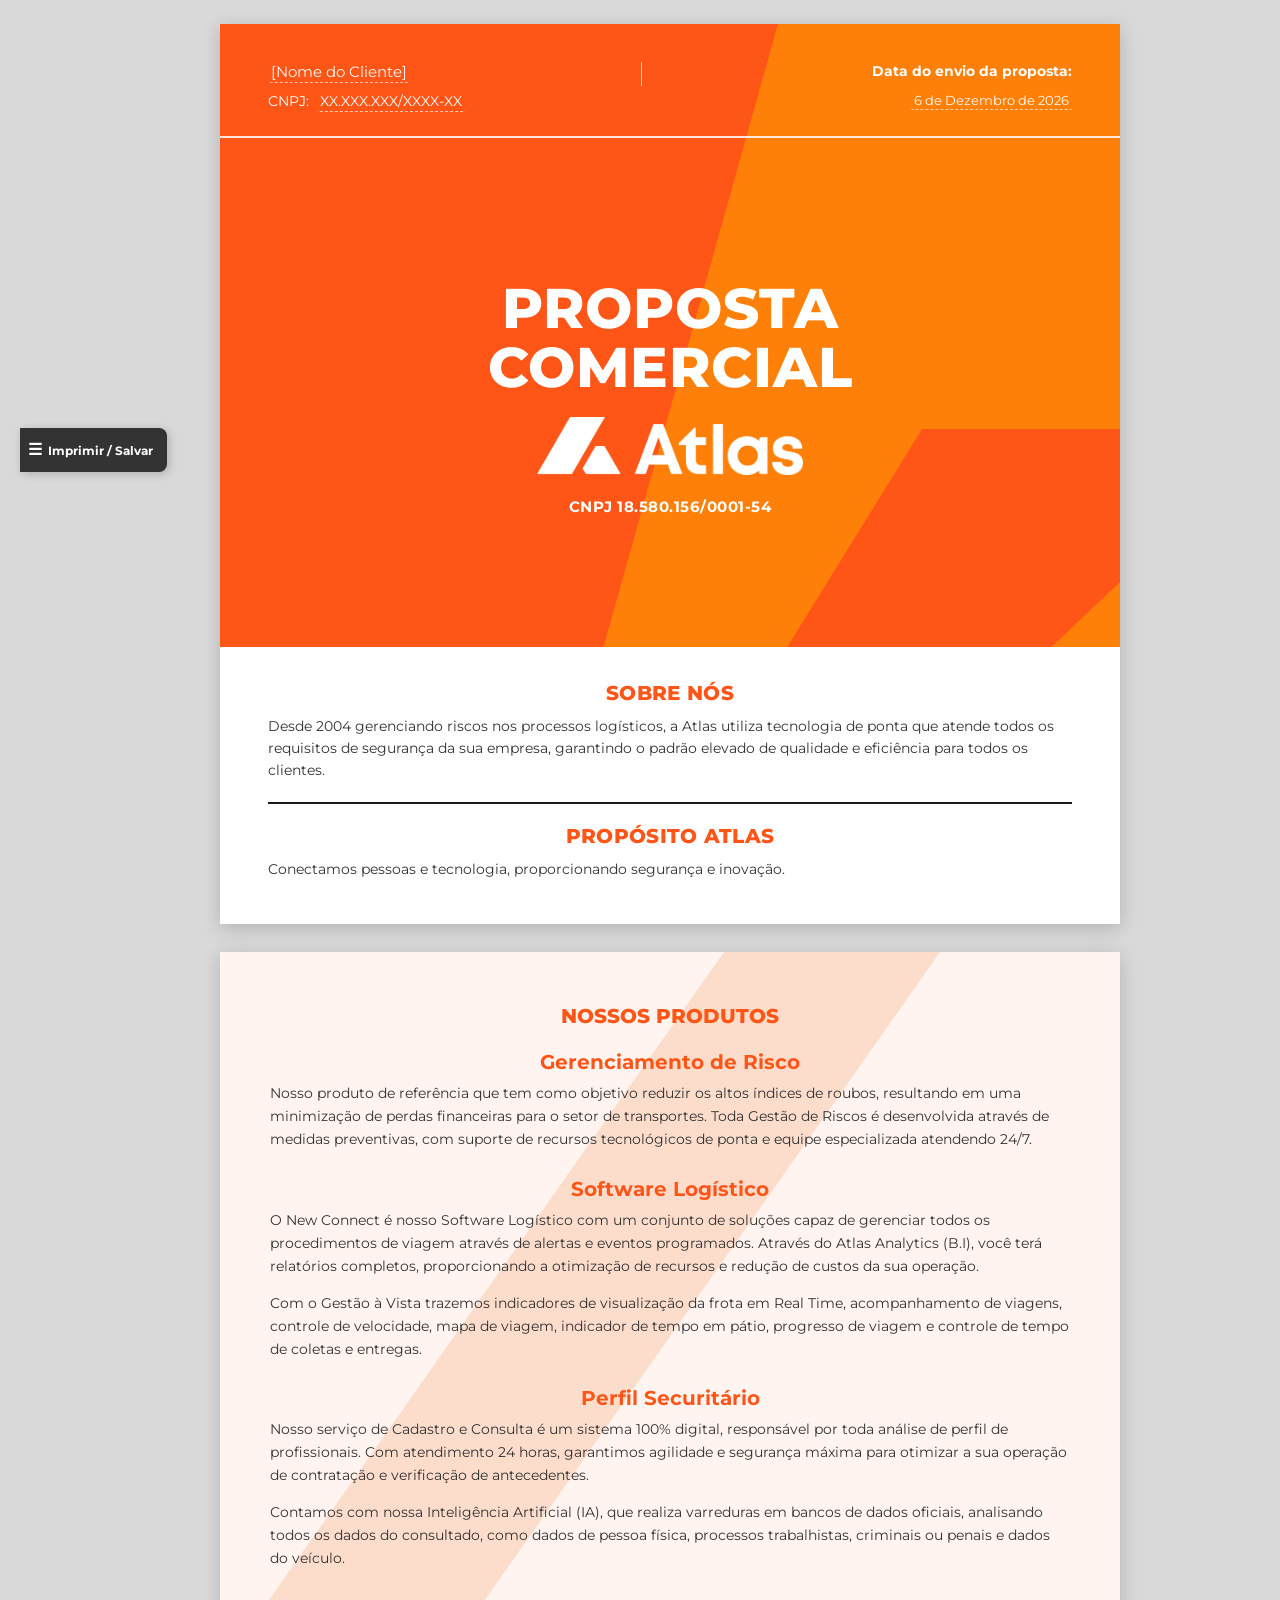
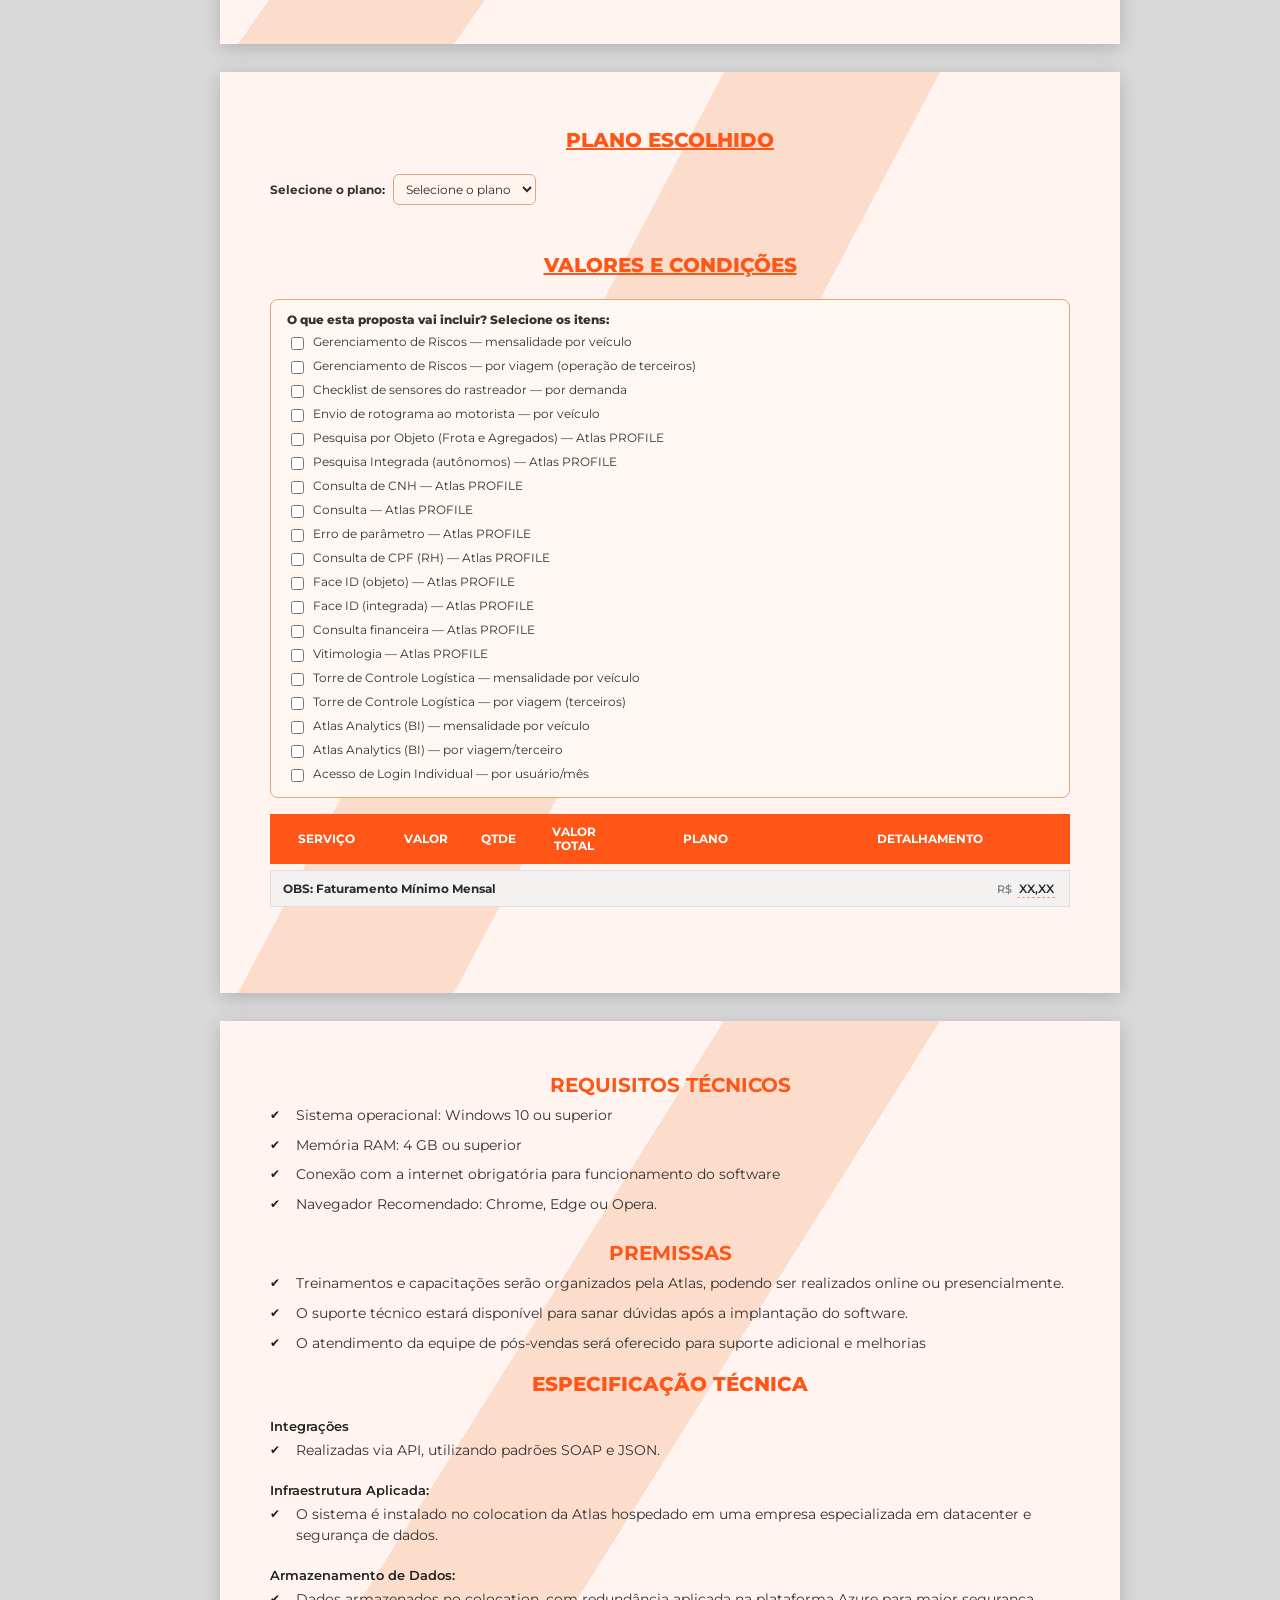
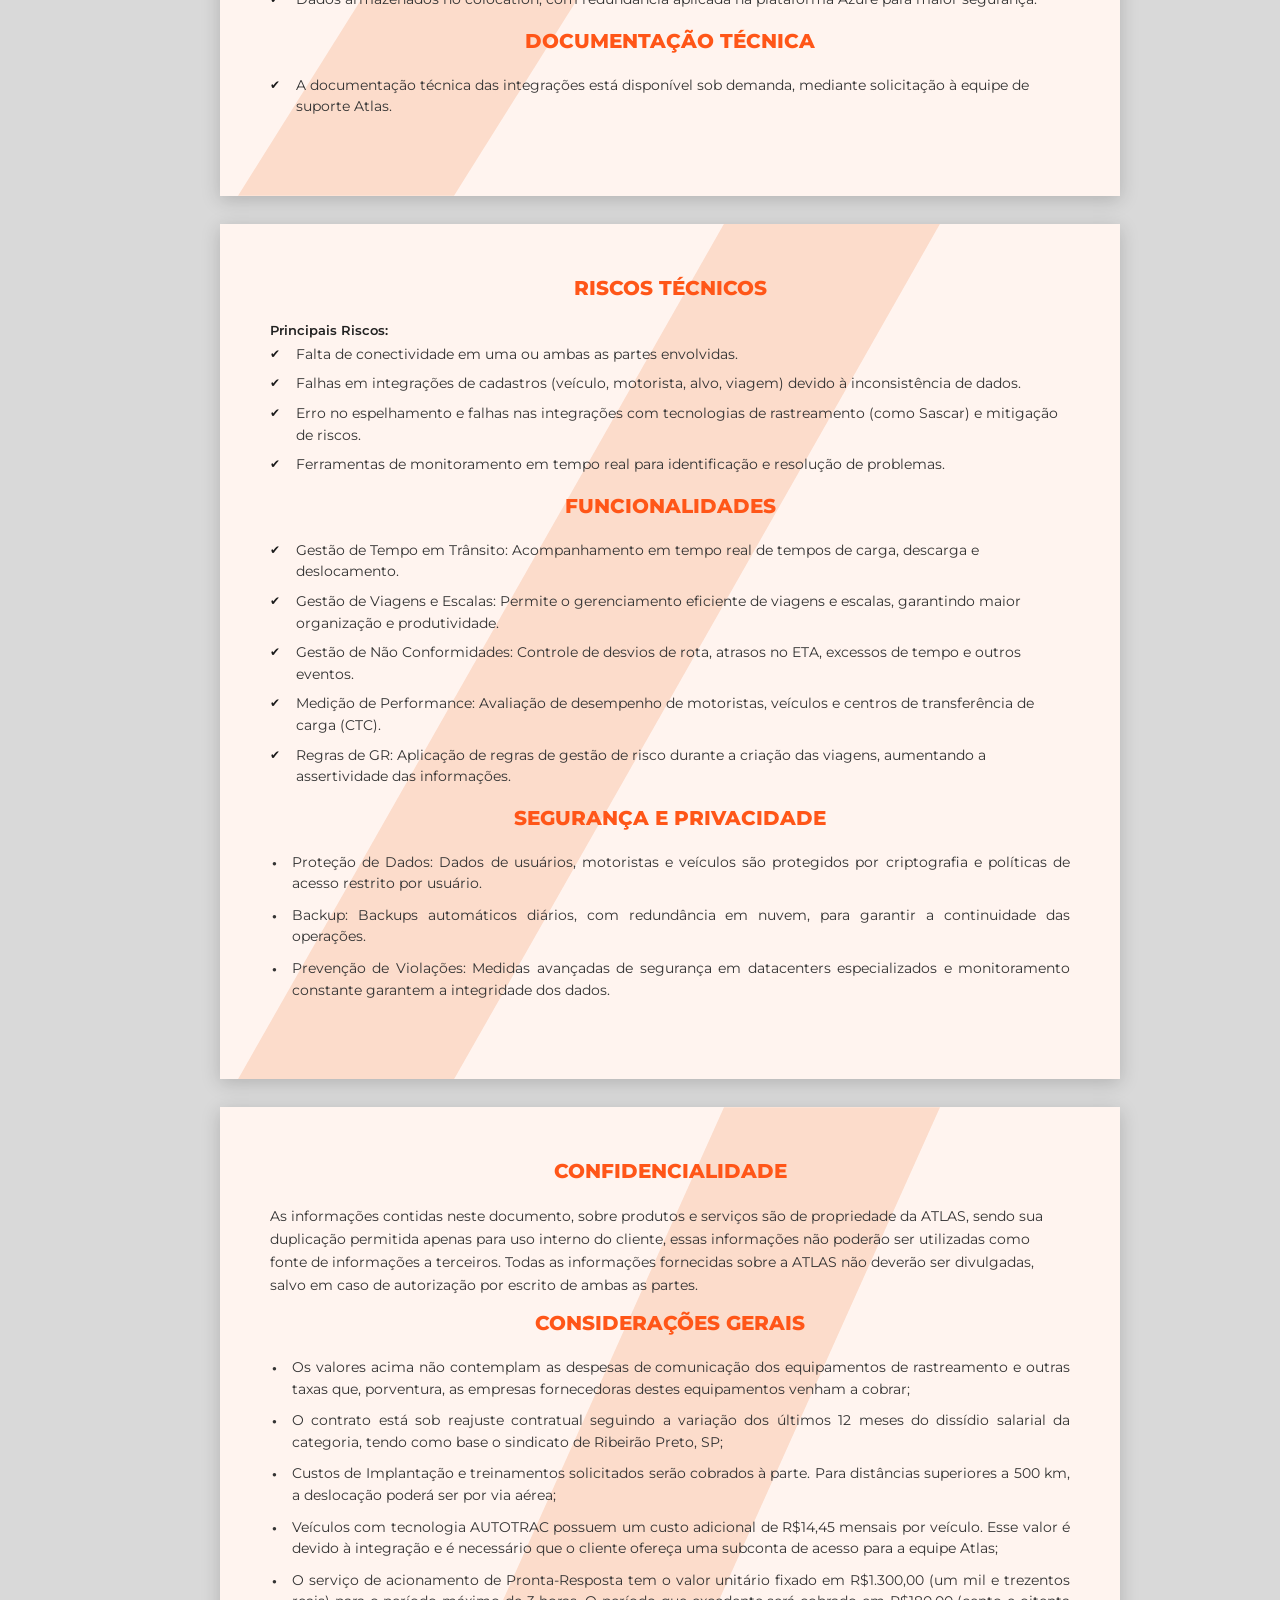
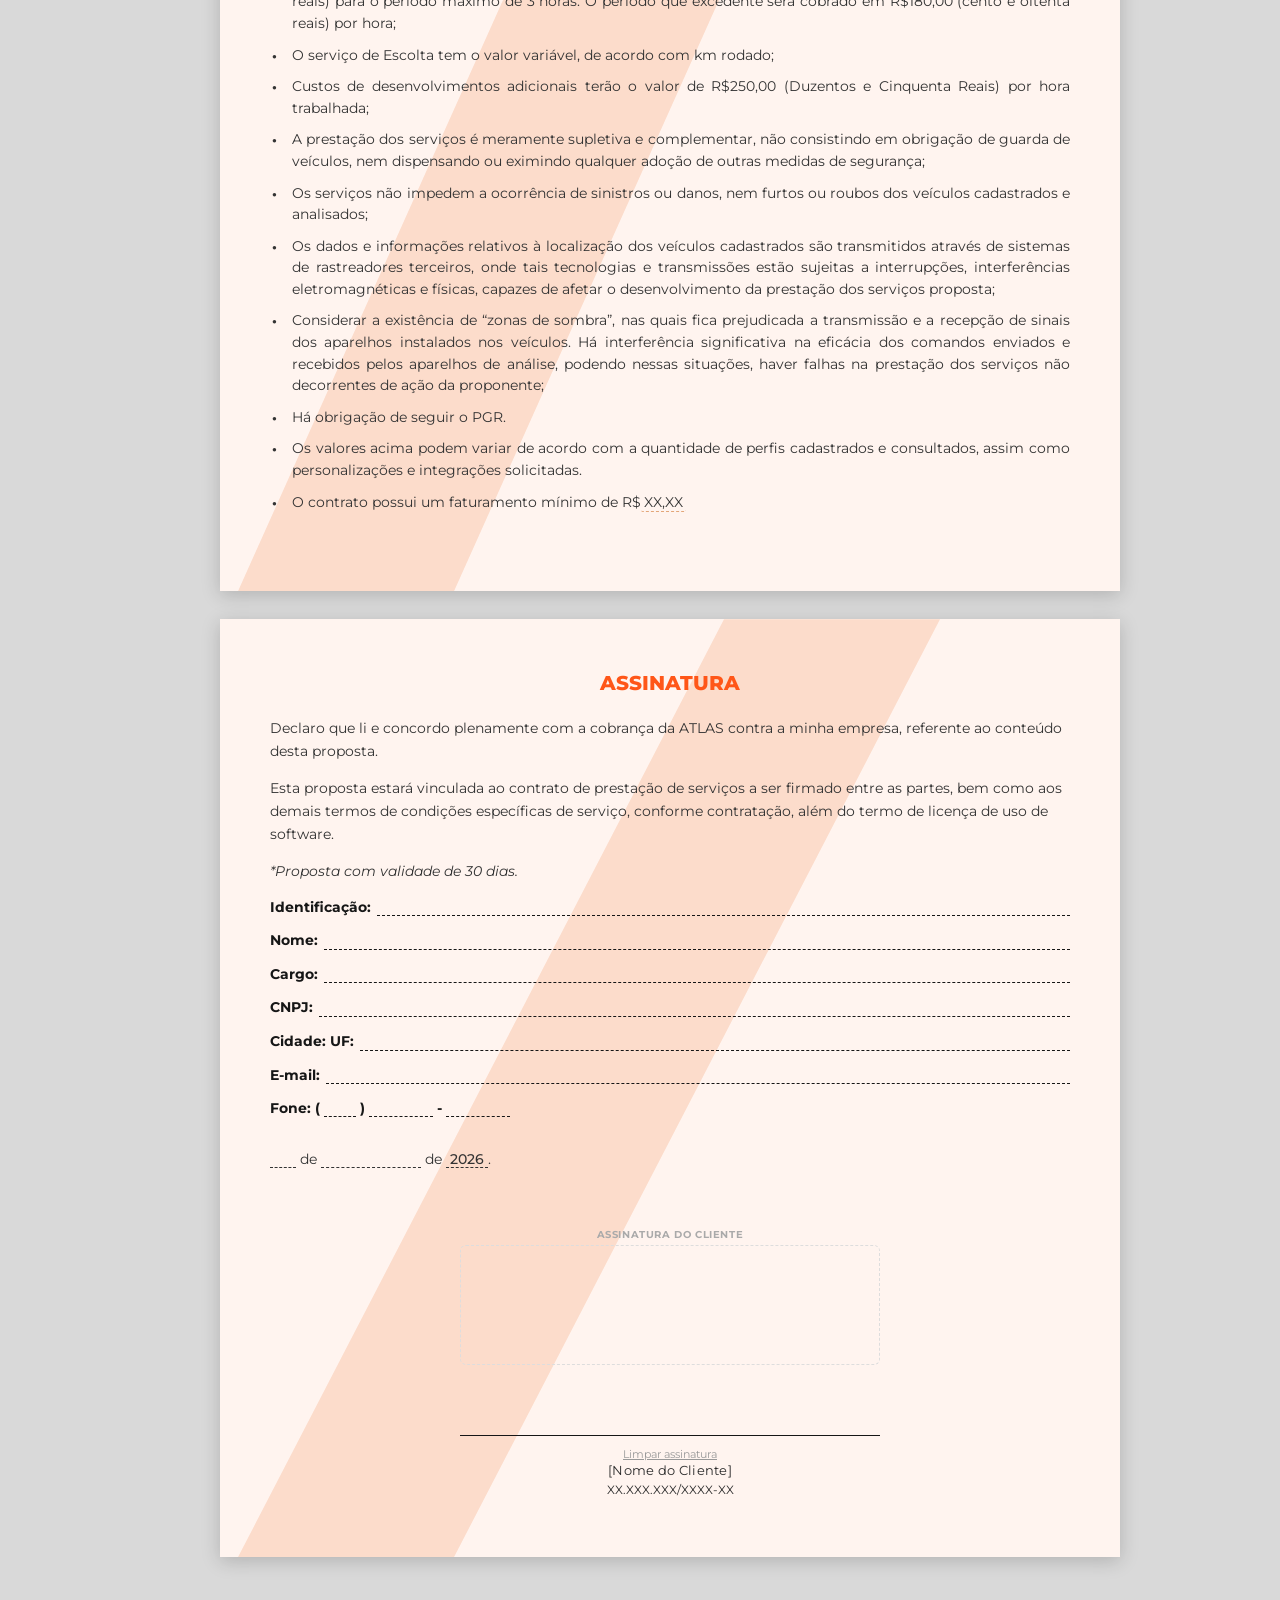
==== commit 7bd29741: "Torna editável o nome/CNPJ do cliente abaixo da assinatura e melhora visibilidade do botão de imprim" ====
--- a/Modelo_Proposta_Completa_FINAL_REVISADO.html
+++ b/Modelo_Proposta_Completa_FINAL_REVISADO.html
@@ -199,14 +199,20 @@
   color:#fff;
   border:none;
   border-radius:0 8px 8px 0;
-  width:30px;
   height:44px;
+  padding:0 14px 0 8px;
+  display:flex;
+  align-items:center;
+  gap:6px;
   cursor:pointer;
-  font-size:16px;
-  line-height:1;
+  font-family:'Montserrat',Arial,sans-serif;
+  font-size:12px;
+  font-weight:700;
+  white-space:nowrap;
   box-shadow:2px 2px 10px rgba(0,0,0,.2);
   flex-shrink:0;
 }
+.sidebar-toggle-icon{font-size:16px;line-height:1;}
 .sidebar-panel{
   display:flex;
   flex-direction:column;
@@ -618,7 +624,7 @@
 </head>
 <body>
 <div class="app-sidebar" id="appSidebar">
-<button class="sidebar-toggle" id="sidebarToggle" onclick="toggleSidebar()" title="Mostrar/ocultar ferramentas">&#9776;</button>
+<button class="sidebar-toggle" id="sidebarToggle" onclick="toggleSidebar()" title="Mostrar/ocultar ferramentas"><span class="sidebar-toggle-icon">&#9776;</span><span class="sidebar-toggle-label">Imprimir / Salvar</span></button>
 <div class="sidebar-panel collapsed" id="sidebarPanel">
 <div class="sidebar-title">Ferramentas</div>
 <button class="print-btn" onclick="window.print()" title="Imprimir ou salvar como PDF">
@@ -701,8 +707,8 @@
 <div class="fone-line">Fone: ( <span class="fone-seg fone-ddd" contenteditable="true" spellcheck="false">&nbsp;</span> ) <span class="fone-seg" contenteditable="true" spellcheck="false">&nbsp;</span> - <span class="fone-seg" contenteditable="true" spellcheck="false">&nbsp;</span></div>
 <div class="sig-date"><span class="u" contenteditable="true" spellcheck="false">&nbsp;</span> de <span class="u month" contenteditable="true" spellcheck="false">&nbsp;</span> de <span class="u" contenteditable="true" spellcheck="false">2026</span>.</div>
 <div class="sig-pad-label">Assinatura do cliente</div><div class="sig-pad-wrap"><canvas id="sigPad" class="sig-pad" width="420" height="120"></canvas><img id="sigPadPrintImg" class="sig-pad-print-img" alt=""></div><div class="sig-line"></div><button type="button" class="sig-clear-btn" id="sigClearBtn">Limpar assinatura</button>
-<div class="sig-name" id="sig-name-field">[NOME DO CLIENTE]</div>
-<div class="sig-cnpj" id="sig-cnpj-field">XX.XXX.XXX/XXXX-XX</div>
+<div class="sig-name editable-field-dark" id="sig-name-field" contenteditable="true" spellcheck="false">[NOME DO CLIENTE]</div>
+<div class="sig-cnpj editable-field-dark" id="sig-cnpj-field" contenteditable="true" spellcheck="false">XX.XXX.XXX/XXXX-XX</div>
 </div></div></div>
 </div>
 
@@ -973,10 +979,13 @@
   var cnpjSource = document.getElementById('cover-cnpj-field');
   var nameTarget = document.getElementById('sig-name-field');
   var cnpjTarget = document.getElementById('sig-cnpj-field');
-  function syncName(){ if(nameTarget && nameSource) nameTarget.textContent = nameSource.textContent; }
-  function syncCnpj(){ if(cnpjTarget && cnpjSource) cnpjTarget.textContent = cnpjSource.textContent; }
+  var nameTouched = false, cnpjTouched = false;
+  function syncName(){ if(nameTarget && nameSource && !nameTouched) nameTarget.textContent = nameSource.textContent; }
+  function syncCnpj(){ if(cnpjTarget && cnpjSource && !cnpjTouched) cnpjTarget.textContent = cnpjSource.textContent; }
   if(nameSource){ nameSource.addEventListener('input', syncName); }
   if(cnpjSource){ cnpjSource.addEventListener('input', syncCnpj); }
+  if(nameTarget){ nameTarget.addEventListener('input', function(){ nameTouched = true; }); }
+  if(cnpjTarget){ cnpjTarget.addEventListener('input', function(){ cnpjTouched = true; }); }
   syncName();
   syncCnpj();
 })();
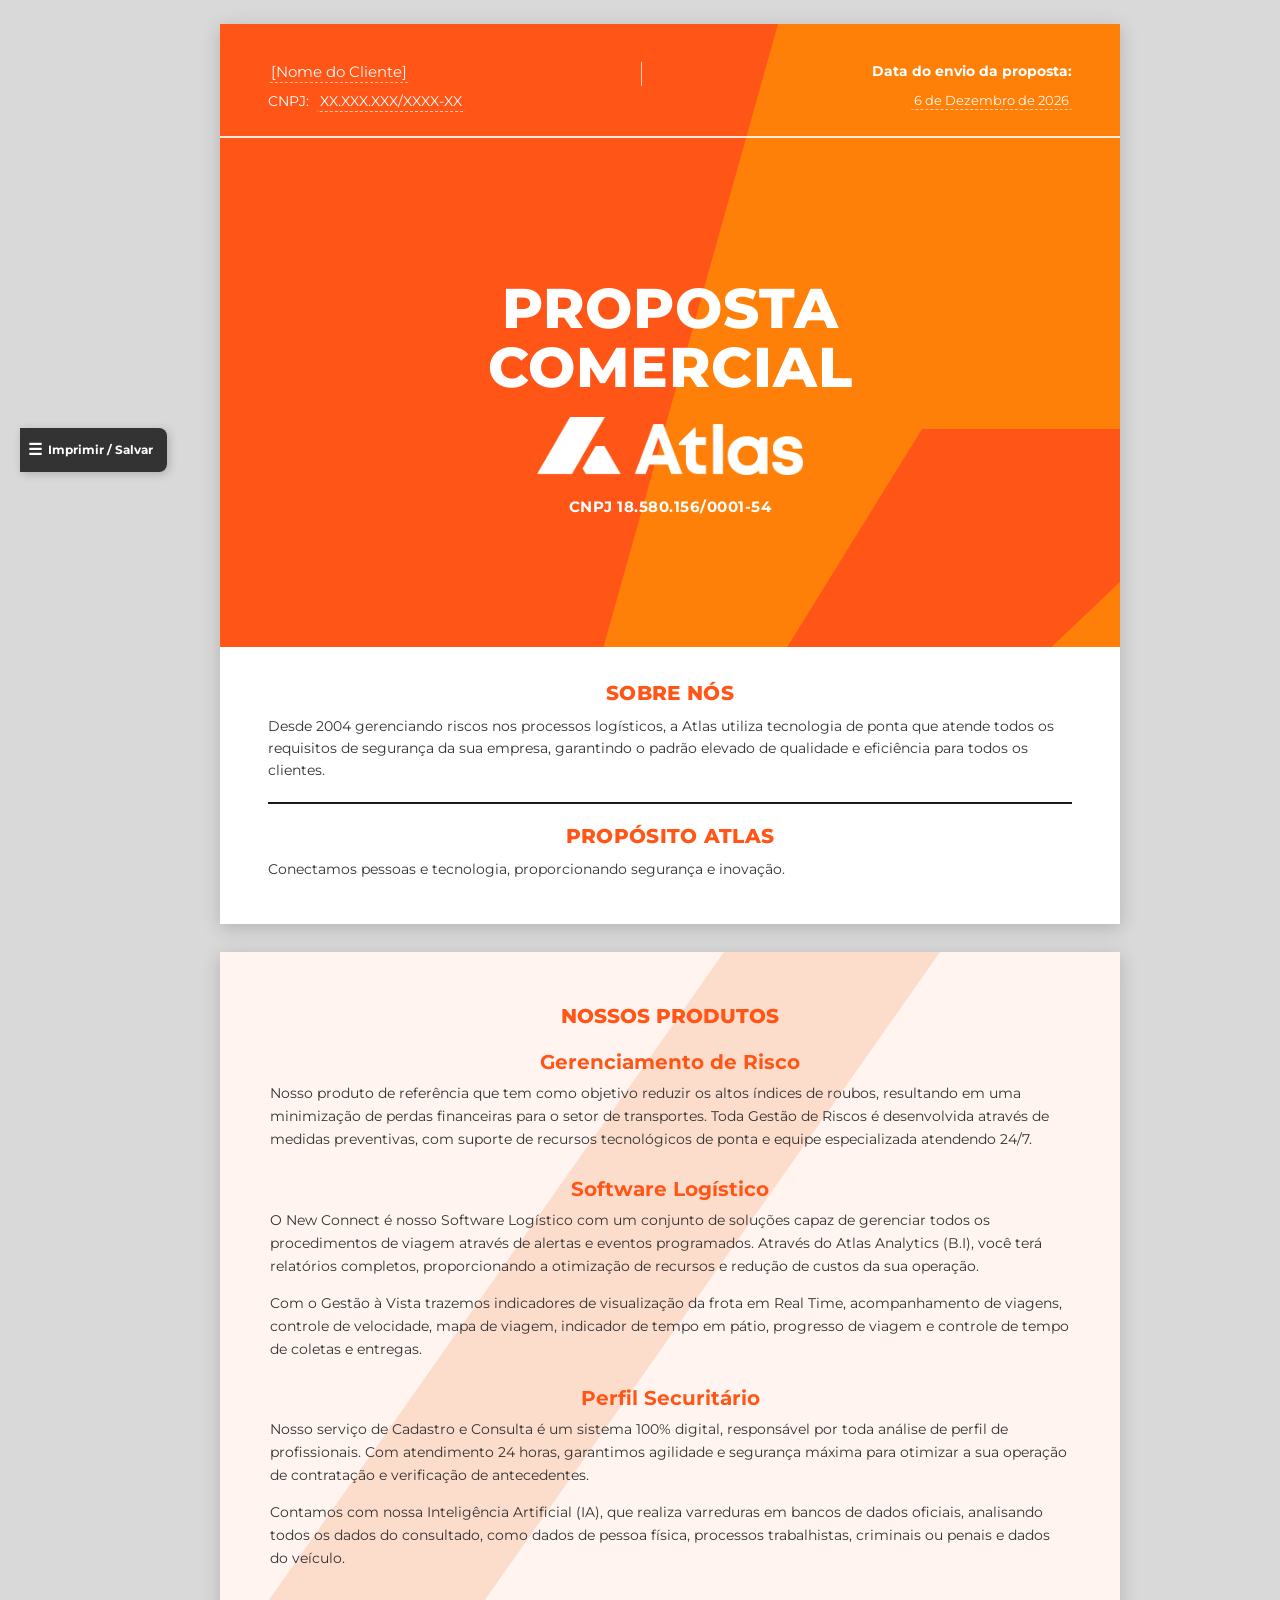
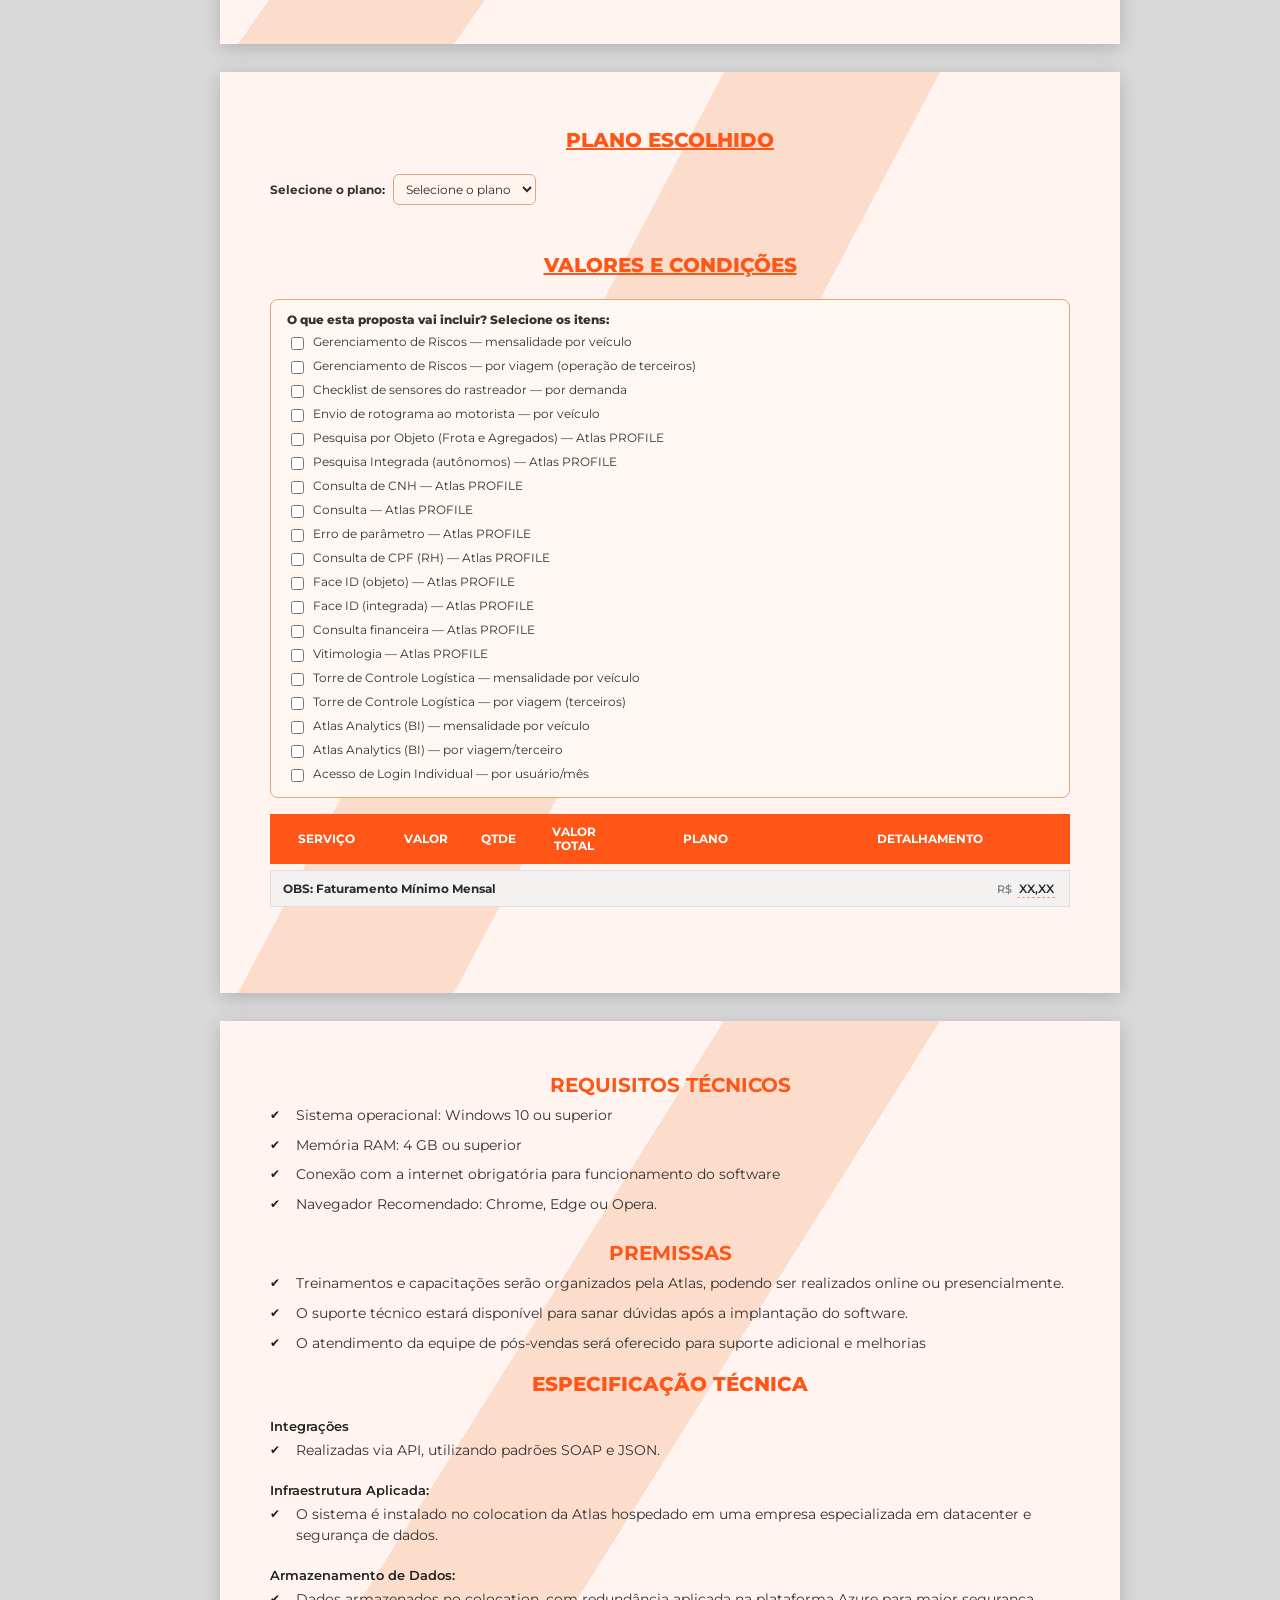
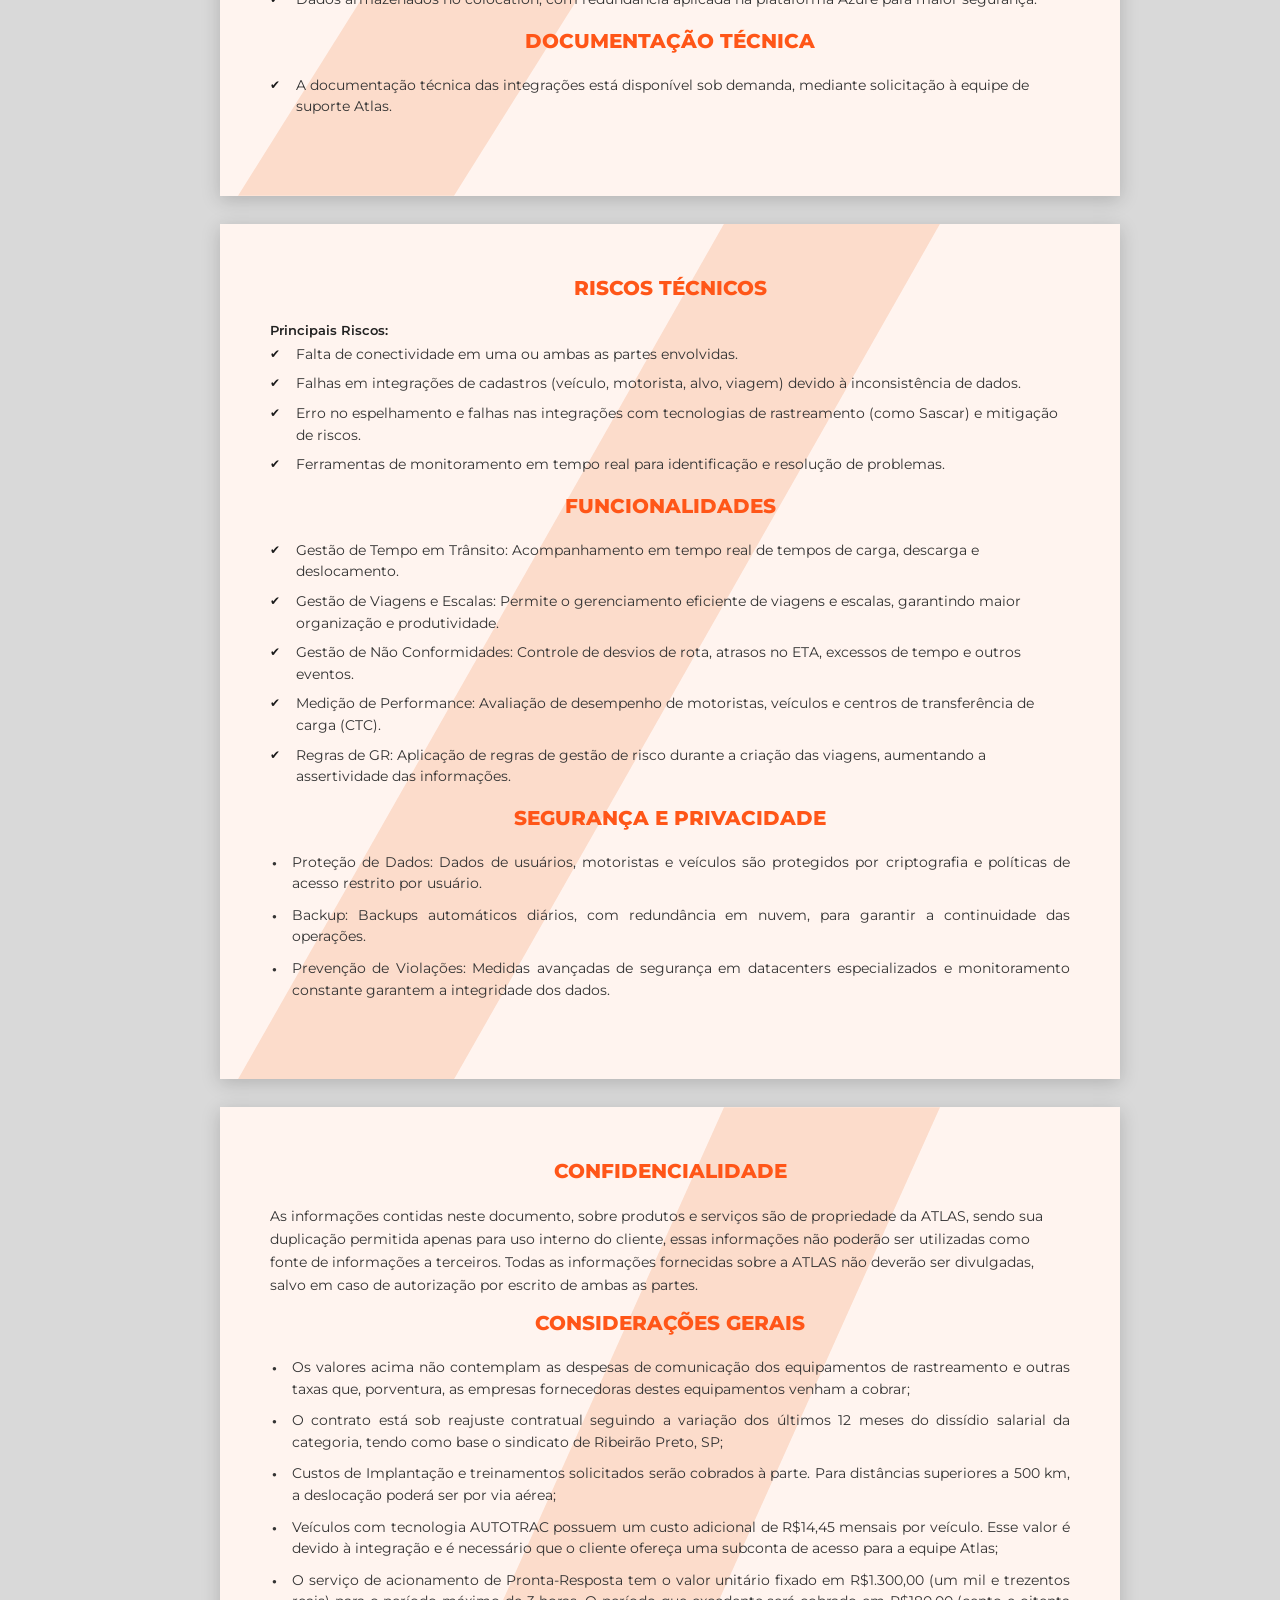
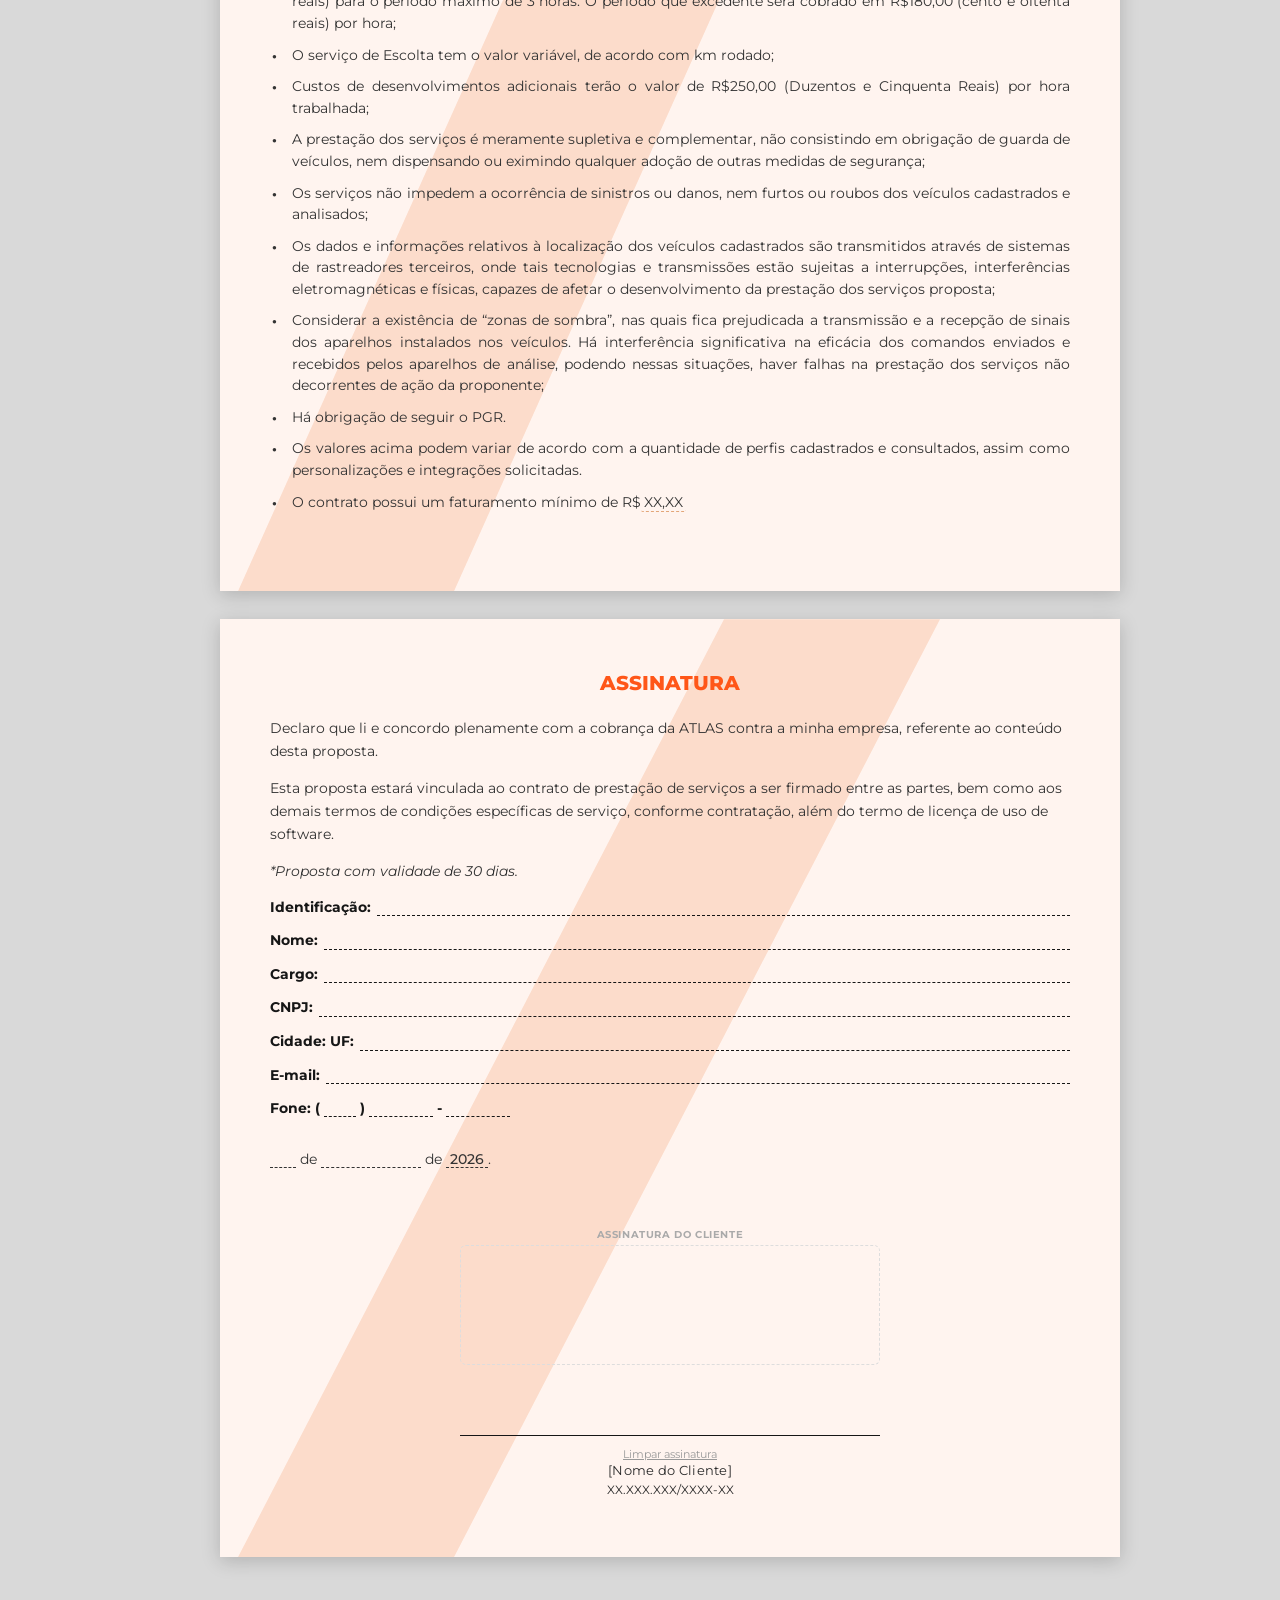
==== commit 864d2de6: "Add Bitrix24 multi-entity search integration for Atlas GR proposal models and index hub" ====
--- a/Modelo_Proposta_Completa_FINAL_REVISADO.html
+++ b/Modelo_Proposta_Completa_FINAL_REVISADO.html
@@ -626,7 +626,14 @@
 <div class="app-sidebar" id="appSidebar">
 <button class="sidebar-toggle" id="sidebarToggle" onclick="toggleSidebar()" title="Mostrar/ocultar ferramentas"><span class="sidebar-toggle-icon">&#9776;</span><span class="sidebar-toggle-label">Imprimir / Salvar</span></button>
 <div class="sidebar-panel collapsed" id="sidebarPanel">
-<div class="sidebar-title">Ferramentas</div>
+<div class="sidebar-title">Ferramentas
+<div style="background:#fff7f2; border:1px solid #ffd8c2; padding:10px; border-radius:8px; margin-top:6px; font-size:11px;">
+  <b style="color:var(--atlas-orange); display:block; margin-bottom:4px;">ðŸ” Buscar no Bitrix24:</b>
+  <input type="text" id="bxSideSearch" placeholder="Nome do cliente..." style="width:100%; border:1px solid #ccc; padding:4px 6px; border-radius:4px; font-size:11px; font-family:'Montserrat',Arial,sans-serif; margin-bottom:4px;">
+  <button type="button" onclick="buscarBitrixSidebar()" style="width:100%; background:var(--atlas-orange); color:#fff; border:none; padding:4px 8px; border-radius:4px; font-weight:700; cursor:pointer; font-size:11px; font-family:'Montserrat',Arial,sans-serif;">Buscar Cliente</button>
+  <select id="bxSideResults" style="display:none; width:100%; border:1px solid #ccc; padding:4px; border-radius:4px; font-size:11px; margin-top:4px; font-family:'Montserrat',Arial,sans-serif;" onchange="selecionarBitrixSidebar()"></select>
+</div>
+</div>
 <button class="print-btn" onclick="window.print()" title="Imprimir ou salvar como PDF">
   <svg viewBox="0 0 24 24" fill="none" stroke="currentColor" stroke-width="2" stroke-linecap="round" stroke-linejoin="round"><polyline points="6 9 6 2 18 2 18 9"></polyline><path d="M6 18H4a2 2 0 0 1-2-2v-5a2 2 0 0 1 2-2h16a2 2 0 0 1 2 2v5a2 2 0 0 1-2 2h-2"></path><rect x="6" y="14" width="12" height="8"></rect></svg>
   Imprimir
@@ -1595,5 +1602,157 @@
   document.body.classList.toggle('sidebar-expanded');
 }
 </script>
+<script>
+var atlasBxWebhook = "https://atlasgr.bitrix24.com.br/rest/450/gr94fas79p1nizci/";
+
+function buscarBitrixSidebar() {
+  var input = document.getElementById('bxSideSearch');
+  var term = input ? input.value.trim() : '';
+  if(!term) return;
+  
+  var btn = event ? event.target : null;
+  if(btn) btn.textContent = '...';
+
+  var pCompany = fetch(atlasBxWebhook + "crm.company.list.json", {
+    method: 'POST',
+    headers: { 'Content-Type': 'application/json' },
+    body: JSON.stringify({ filter: { "%TITLE": term }, select: ["ID", "TITLE"] })
+  }).then(function(r){ return r.json(); }).catch(function(){ return {result:[]}; });
+
+  var pLead = fetch(atlasBxWebhook + "crm.lead.list.json", {
+    method: 'POST',
+    headers: { 'Content-Type': 'application/json' },
+    body: JSON.stringify({ filter: { "%TITLE": term }, select: ["ID", "TITLE", "COMPANY_TITLE"] })
+  }).then(function(r){ return r.json(); }).catch(function(){ return {result:[]}; });
+
+  var pDeal = fetch(atlasBxWebhook + "crm.deal.list.json", {
+    method: 'POST',
+    headers: { 'Content-Type': 'application/json' },
+    body: JSON.stringify({ filter: { "%TITLE": term }, select: ["ID", "TITLE", "COMPANY_ID"] })
+  }).then(function(r){ return r.json(); }).catch(function(){ return {result:[]}; });
+
+  var pContact = fetch(atlasBxWebhook + "crm.contact.list.json", {
+    method: 'POST',
+    headers: { 'Content-Type': 'application/json' },
+    body: JSON.stringify({ filter: { "%NAME": term }, select: ["ID", "NAME", "LAST_NAME"] })
+  }).then(function(r){ return r.json(); }).catch(function(){ return {result:[]}; });
+
+  Promise.all([pCompany, pLead, pDeal, pContact]).then(function(results){
+    if(btn) btn.textContent = 'Buscar Cliente';
+    var sel = document.getElementById('bxSideResults');
+    sel.innerHTML = '<option value="">Selecione o cliente...</option>';
+    var count = 0;
+
+    // 1. Companies
+    if(results[0] && results[0].result && results[0].result.length > 0){
+      results[0].result.forEach(function(c){
+        count++;
+        var opt = document.createElement('option');
+        opt.value = c.ID;
+        opt.textContent = '[Empresa] ' + c.TITLE;
+        opt.dataset.type = 'company';
+        opt.dataset.title = c.TITLE;
+        sel.appendChild(opt);
+      });
+    }
+
+    // 2. Leads
+    if(results[1] && results[1].result && results[1].result.length > 0){
+      results[1].result.forEach(function(l){
+        count++;
+        var opt = document.createElement('option');
+        opt.value = l.ID;
+        var t = l.TITLE || l.COMPANY_TITLE || 'Lead #' + l.ID;
+        opt.textContent = '[Lead] ' + t;
+        opt.dataset.type = 'lead';
+        opt.dataset.title = t;
+        sel.appendChild(opt);
+      });
+    }
+
+    // 3. Deals
+    if(results[2] && results[2].result && results[2].result.length > 0){
+      results[2].result.forEach(function(d){
+        count++;
+        var opt = document.createElement('option');
+        opt.value = d.ID;
+        opt.textContent = '[NegÃ³cio] ' + d.TITLE;
+        opt.dataset.type = 'deal';
+        opt.dataset.title = d.TITLE;
+        opt.dataset.companyId = d.COMPANY_ID || '';
+        sel.appendChild(opt);
+      });
+    }
+
+    // 4. Contacts
+    if(results[3] && results[3].result && results[3].result.length > 0){
+      results[3].result.forEach(function(ct){
+        count++;
+        var opt = document.createElement('option');
+        opt.value = ct.ID;
+        var n = ((ct.NAME || '') + ' ' + (ct.LAST_NAME || '')).trim() || 'Contato #' + ct.ID;
+        opt.textContent = '[Contato] ' + n;
+        opt.dataset.type = 'contact';
+        opt.dataset.title = n;
+        sel.appendChild(opt);
+      });
+    }
+
+    if(count > 0){
+      sel.style.display = 'block';
+    } else {
+      sel.style.display = 'none';
+      alert("Nenhum cliente encontrado no Bitrix24 da Atlas GR.");
+    }
+  }).catch(function(err){
+    if(btn) btn.textContent = 'Buscar Cliente';
+    alert("Erro ao buscar no Bitrix24.");
+    console.error(err);
+  });
+}
+
+function selecionarBitrixSidebar() {
+  var sel = document.getElementById('bxSideResults');
+  var id = sel.value;
+  if(!id) return;
+  var opt = sel.options[sel.selectedIndex];
+  var title = opt.dataset.title || opt.text;
+  
+  var elNome = document.getElementById('cover-client-field');
+  if(elNome) {
+    elNome.textContent = title;
+    elNome.dispatchEvent(new Event('input', {bubbles:true}));
+  }
+
+  var entityTypeMap = { 'lead': 1, 'deal': 2, 'contact': 3, 'company': 4 };
+  var typeId = entityTypeMap[opt.dataset.type] || 4;
+
+  var reqUrl = atlasBxWebhook + "crm.requisite.list.json";
+  fetch(reqUrl, {
+    method: 'POST',
+    headers: { 'Content-Type': 'application/json' },
+    body: JSON.stringify({ filter: { "ENTITY_ID": id, "ENTITY_TYPE_ID": typeId }, select: ["RQ_CNPJ"] })
+  })
+  .then(function(r){ return r.json(); })
+  .then(function(reqData){
+    var finalCnpj = null;
+    if(reqData.result && reqData.result.length > 0){
+      for(var i=0; i<reqData.result.length; i++){
+        if(reqData.result[i].RQ_CNPJ) {
+          finalCnpj = reqData.result[i].RQ_CNPJ;
+          break;
+        }
+      }
+    }
+    if(finalCnpj) {
+      var elCnpj = document.getElementById('cover-cnpj-field');
+      if(elCnpj) {
+        elCnpj.textContent = finalCnpj;
+        elCnpj.dispatchEvent(new Event('input', {bubbles:true}));
+      }
+    }
+  }).catch(function(){});
+}
+</script>
 </body>
 </html>
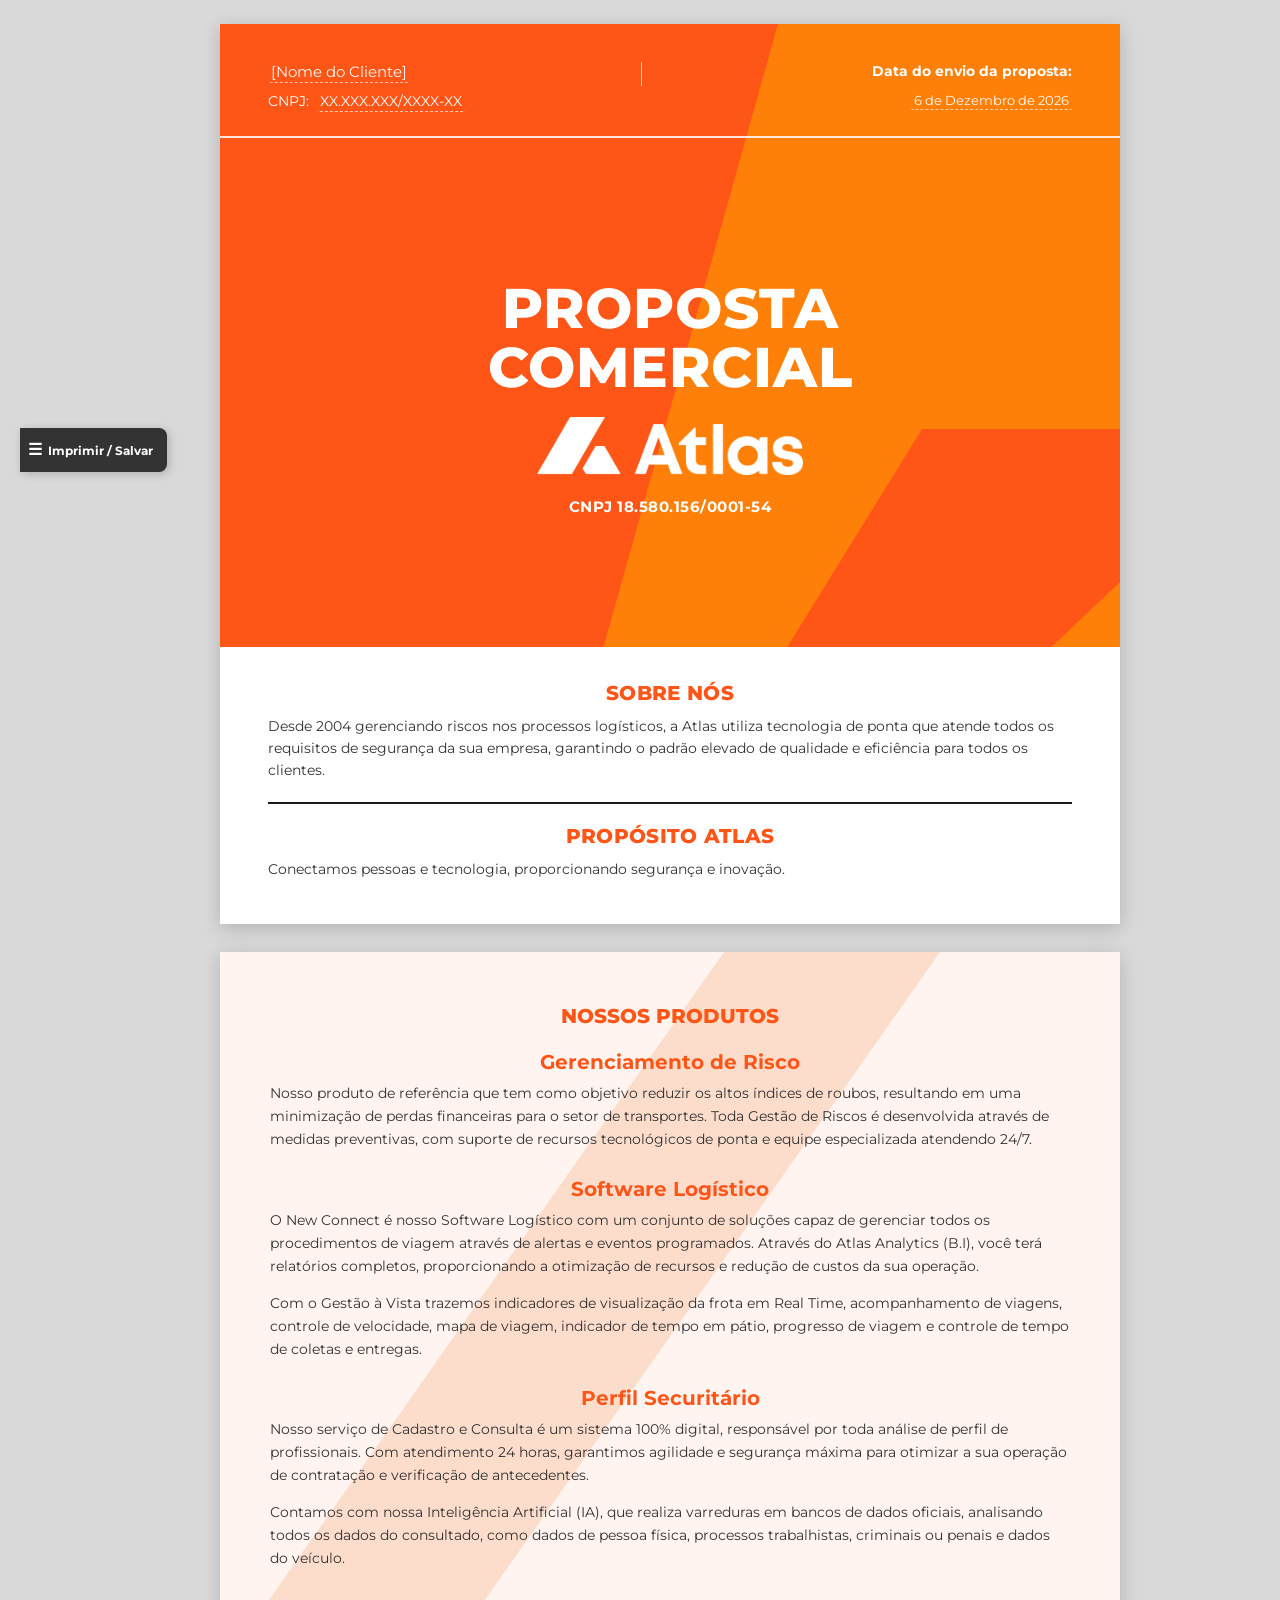
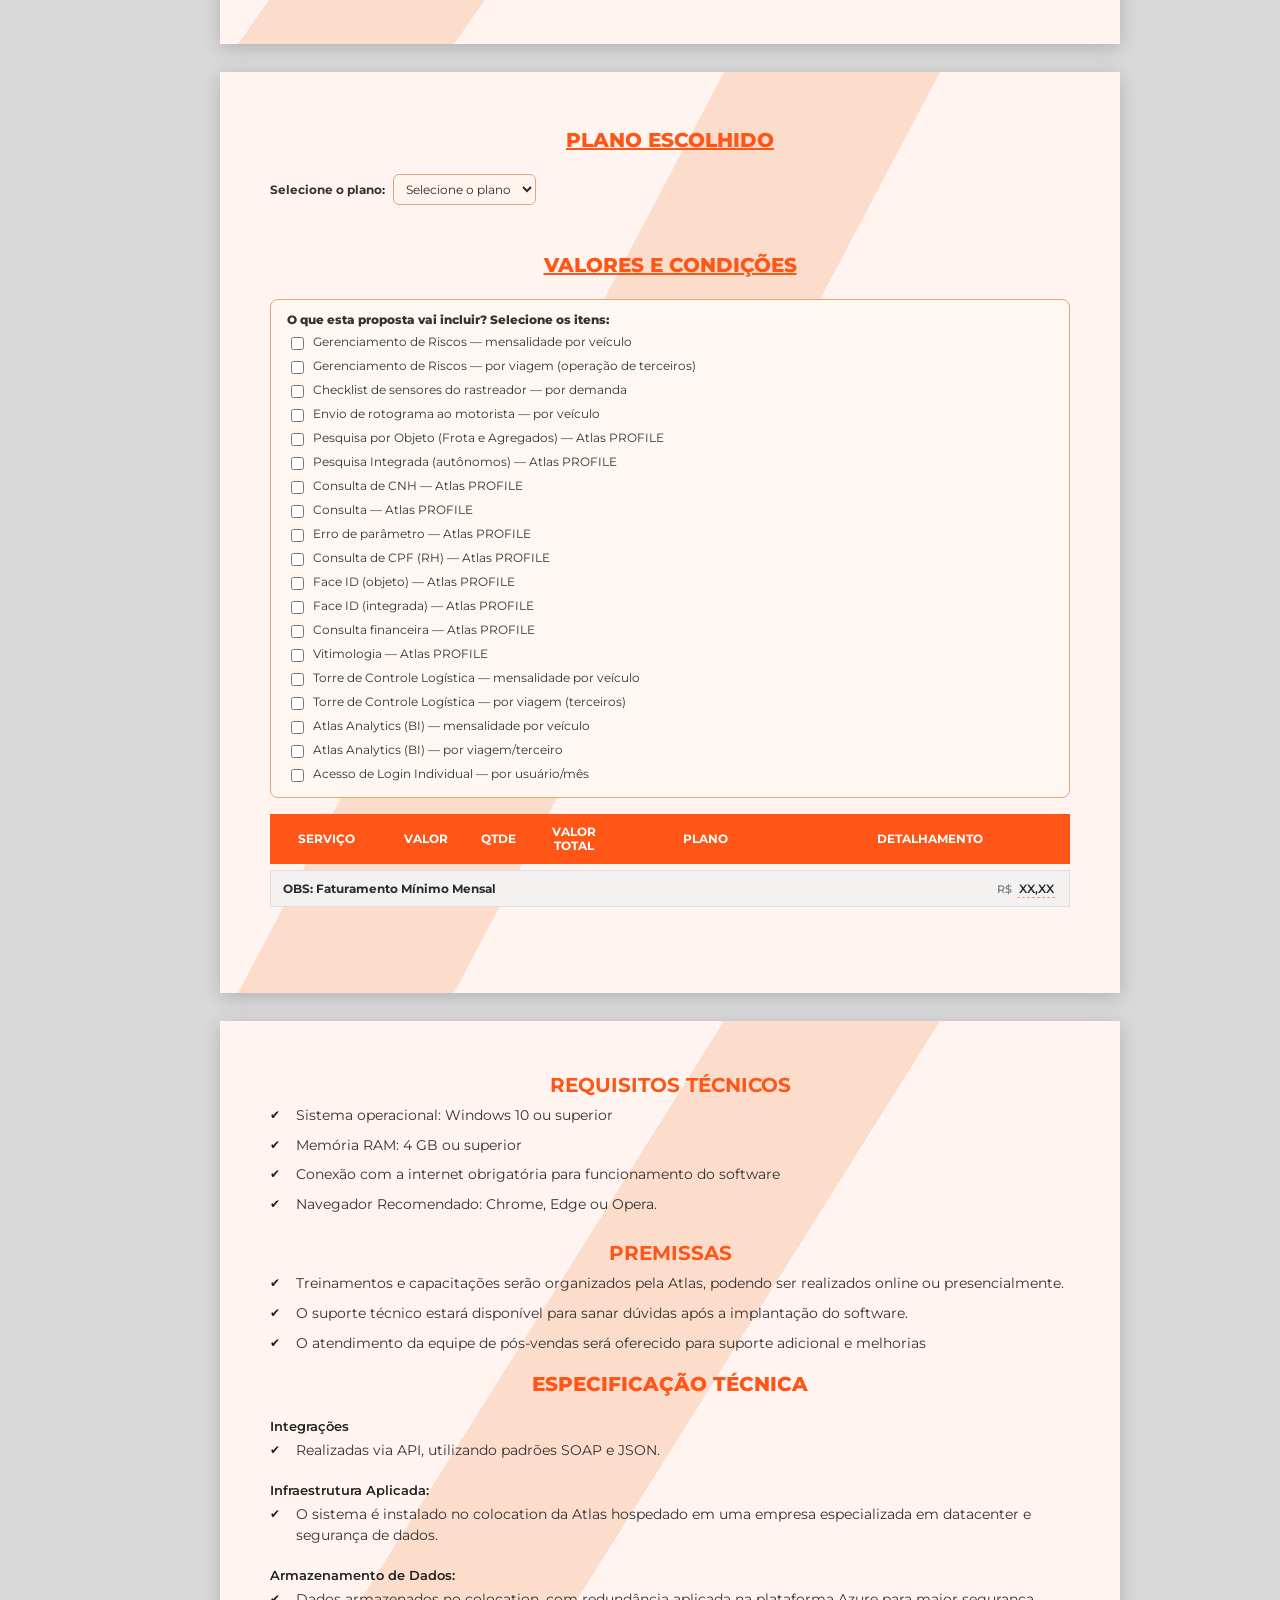
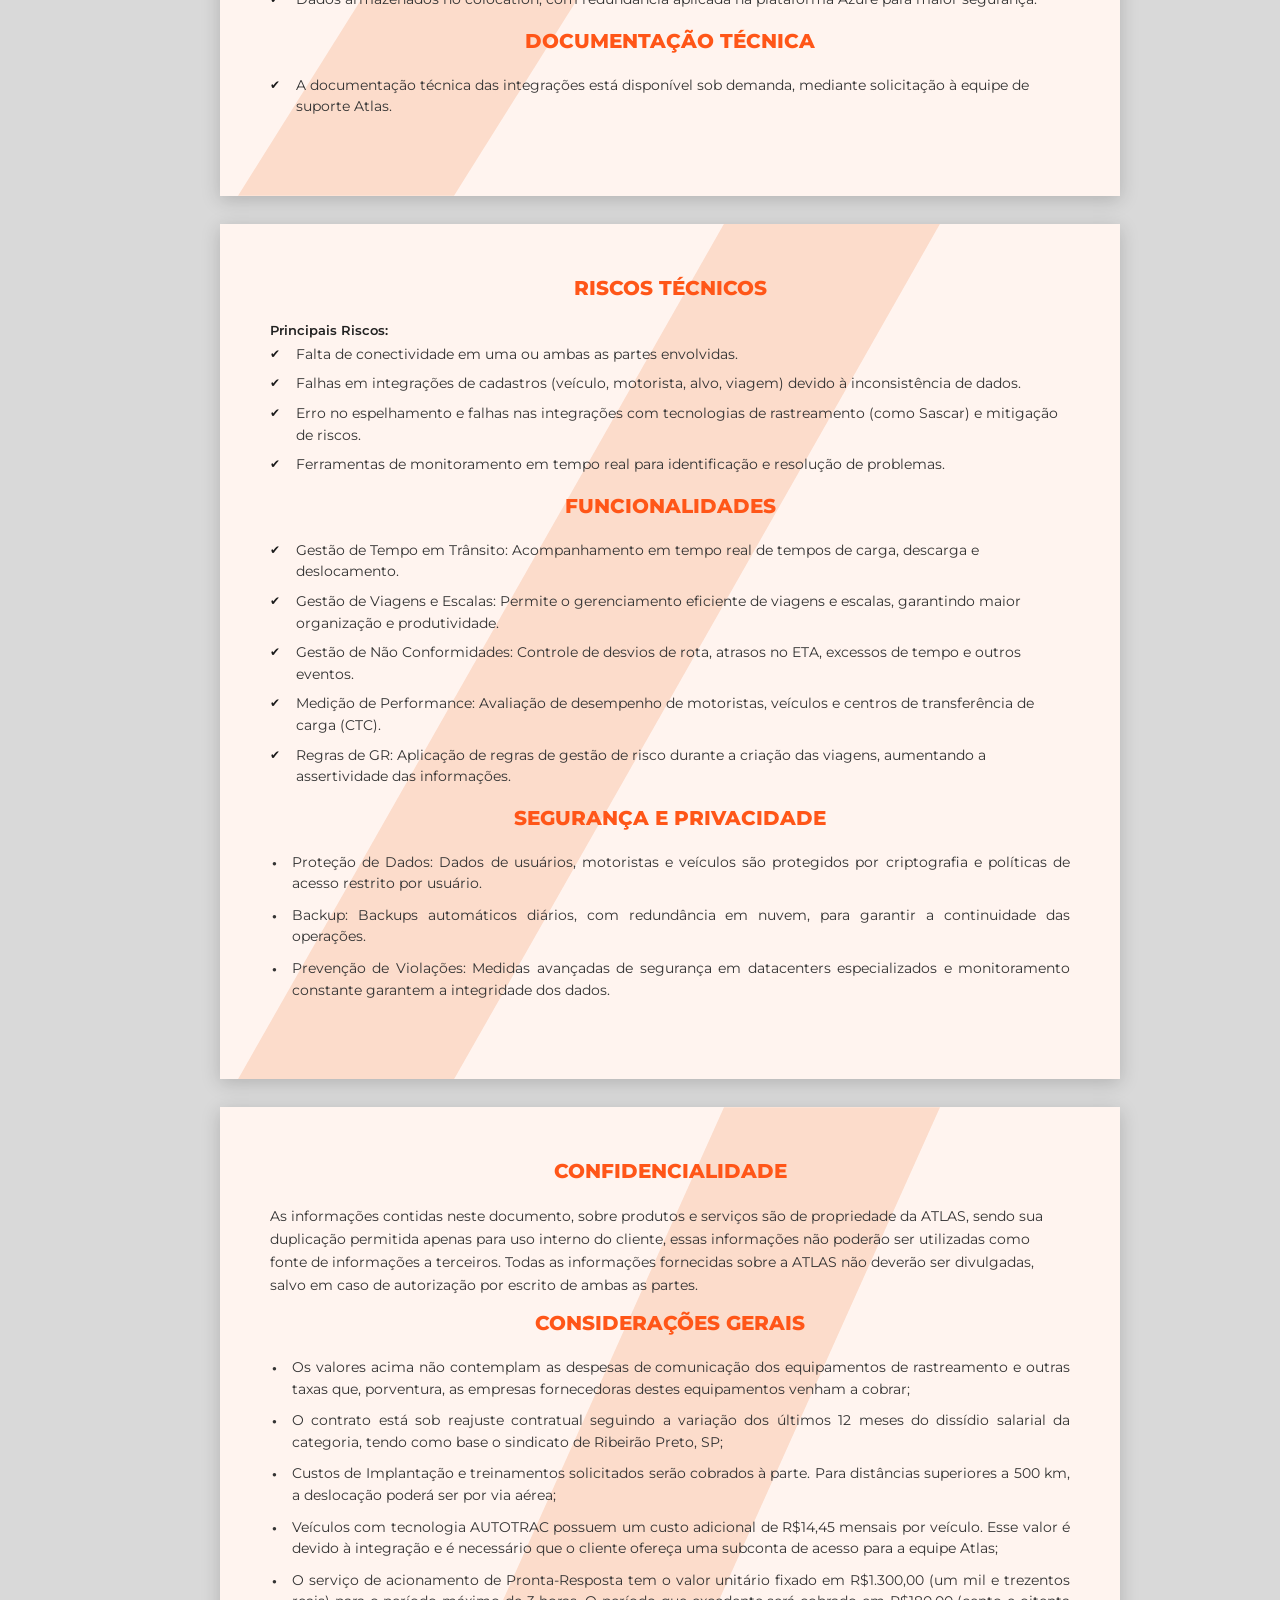
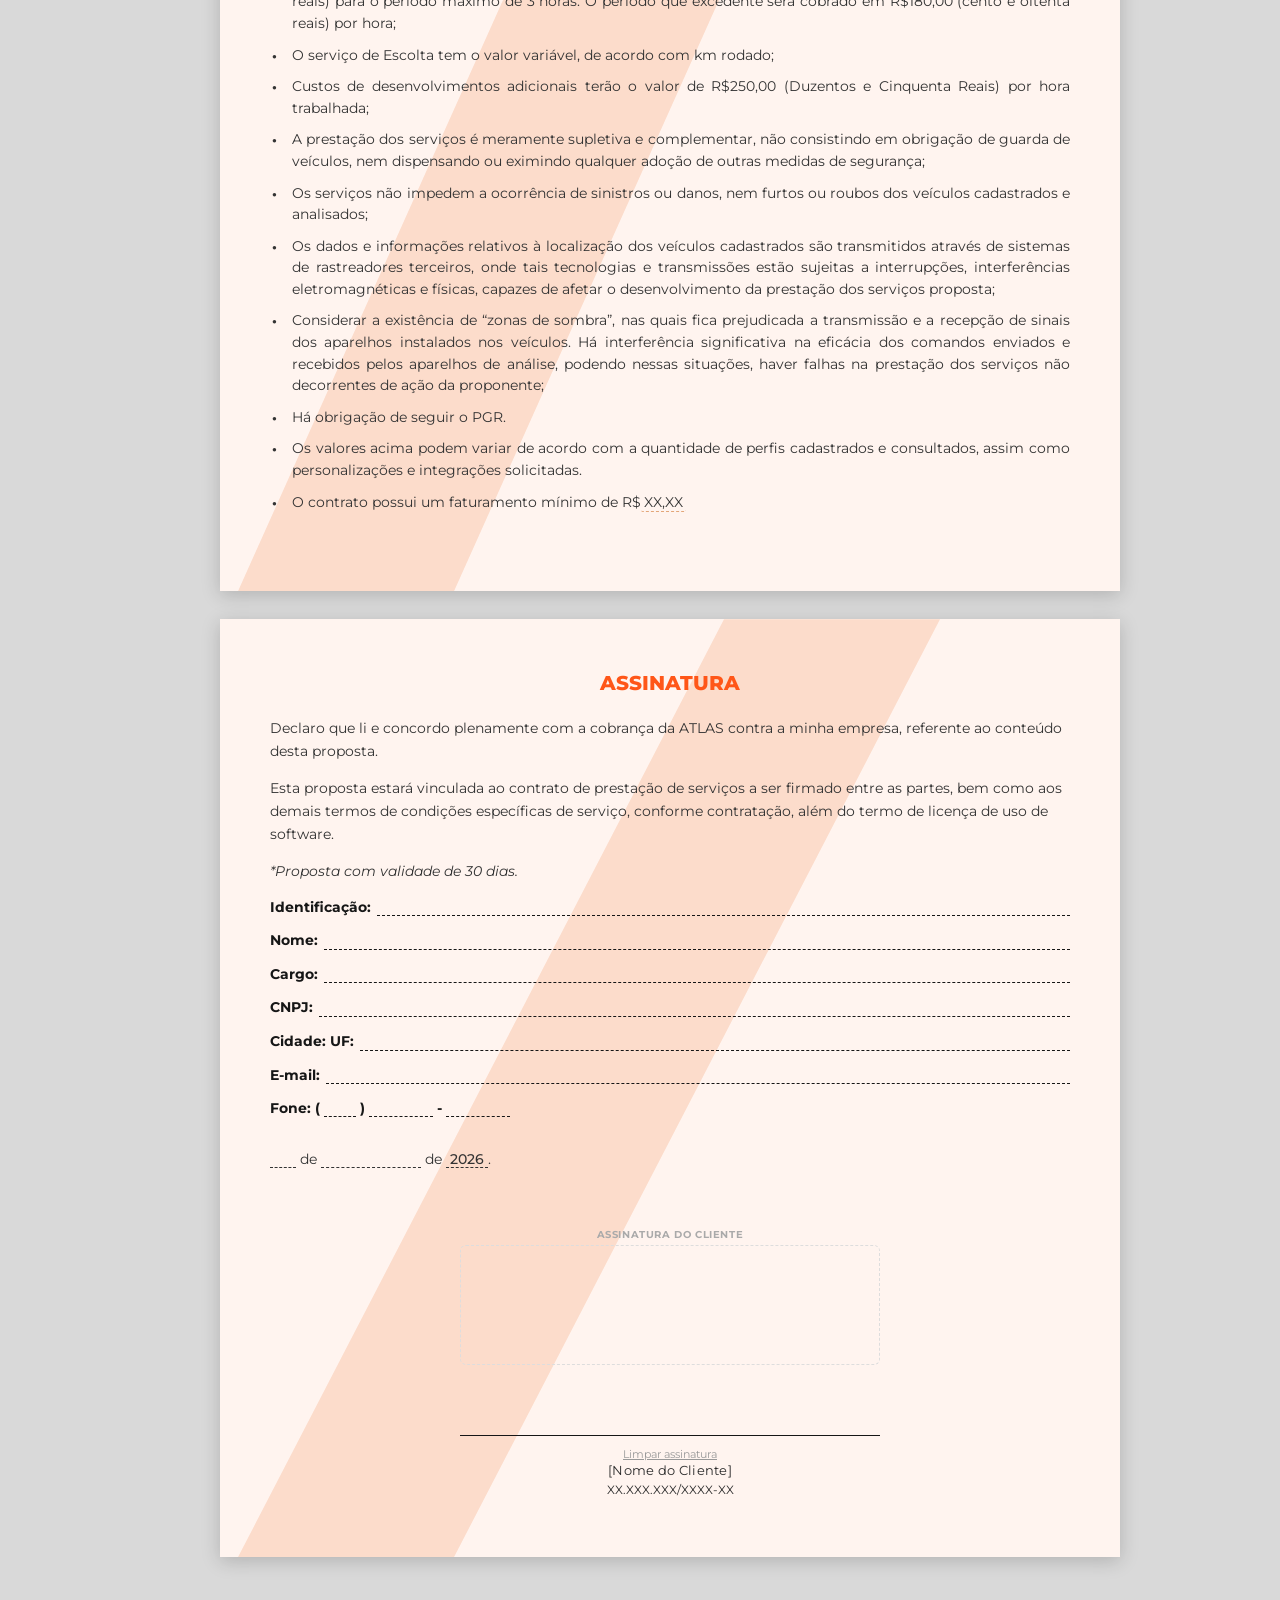
==== commit a15bedf9: "1" ====
--- a/Modelo_Proposta_Completa_FINAL_REVISADO.html
+++ b/Modelo_Proposta_Completa_FINAL_REVISADO.html
@@ -303,6 +303,7 @@
   .app-sidebar{display:none !important;}
   .plan-select-row{display:none !important;}
   .editable-field{border-bottom:none !important;background:transparent !important;padding:0 !important;}
+  .editable-cell{background:transparent !important;}
   .valor-input,.qtde-input{border-bottom:none !important;background:transparent !important;}
   .line-total-cell{background:transparent !important;}
   .sig-field .rule,.fone-seg,.sig-date .u{border-bottom:1.6px solid #161616 !important;background:transparent !important;}
@@ -376,6 +377,9 @@
 }
 .editable-field:hover{background:#fff4ee;}
 .editable-field:focus{border-bottom:1.4px solid var(--atlas-orange);background:#fff4ee;}
+.editable-cell{outline:none;cursor:text;border-radius:2px;}
+.editable-cell:hover{background:#fff4ee;}
+.editable-cell:focus{outline:1.4px dashed var(--atlas-orange);background:#fff4ee;}
 
 .cover-mid{
   position:relative;z-index:1;
@@ -700,7 +704,7 @@
 </div><div class="plan-card plan-premium">
   <div class="plan-head"><div class="pname">PREMIUM</div><div class="psub">Detalhamento do plano</div></div>
   <div class="plan-body"><ul><li>Personalização de até 5 operações;</li><li>Acesso a telas Panorâmica e Mapa Gerencial;</li><li>Acesso ilimitado de usuários;</li><li>Macros personalizadas;</li><li>Notificações de alerta via WhatsApp;</li><li>Notificações personalizadas por e-mail;</li><li>Treinamento online (3 por ano);</li><li>Treinamento de motoristas e ECVC;</li><li>Monitoramento sem SM;</li><li>Integração de SM;</li><li>Rastreamento de veículos sem SM (desengate e Jammer);</li><li>Visita de Pós-Venda;</li><li>Atlas Analytics Personalizado;</li><li>Relatórios completos;</li><li>Plano de viagem para motoristas;</li></ul><div class="plan-add"><b>Adicional:</b> Regras de acordo com apólice.</div></div>
-</div></div><div class="plans-title" style="margin-top:6px;">VALORES E CONDIÇÕES</div><div class="item-picker"><div class="item-picker-title">O que esta proposta vai incluir? Selecione os itens:</div><label class="item-picker-opt"><input type="checkbox" class="row-toggle" data-row="pricing-completa-r0"> Gerenciamento de Riscos — mensalidade por veículo</label><label class="item-picker-opt"><input type="checkbox" class="row-toggle" data-row="pricing-completa-r1"> Gerenciamento de Riscos — por viagem (operação de terceiros)</label><label class="item-picker-opt"><input type="checkbox" class="row-toggle" data-row="pricing-completa-r2"> Checklist de sensores do rastreador — por demanda</label><label class="item-picker-opt"><input type="checkbox" class="row-toggle" data-row="pricing-completa-r3"> Envio de rotograma ao motorista — por veículo</label><label class="item-picker-opt"><input type="checkbox" class="row-toggle" data-row="pricing-completa-r4"> Pesquisa por Objeto (Frota e Agregados) — Atlas PROFILE</label><label class="item-picker-opt"><input type="checkbox" class="row-toggle" data-row="pricing-completa-r5"> Pesquisa Integrada (autônomos) — Atlas PROFILE</label><label class="item-picker-opt"><input type="checkbox" class="row-toggle" data-row="pricing-completa-r6"> Consulta de CNH — Atlas PROFILE</label><label class="item-picker-opt"><input type="checkbox" class="row-toggle" data-row="pricing-completa-r7"> Consulta — Atlas PROFILE</label><label class="item-picker-opt"><input type="checkbox" class="row-toggle" data-row="pricing-completa-r8"> Erro de parâmetro — Atlas PROFILE</label><label class="item-picker-opt"><input type="checkbox" class="row-toggle" data-row="pricing-completa-r9"> Consulta de CPF (RH) — Atlas PROFILE</label><label class="item-picker-opt"><input type="checkbox" class="row-toggle" data-row="pricing-completa-r15"> Face ID (objeto) — Atlas PROFILE</label><label class="item-picker-opt"><input type="checkbox" class="row-toggle" data-row="pricing-completa-r16"> Face ID (integrada) — Atlas PROFILE</label><label class="item-picker-opt"><input type="checkbox" class="row-toggle" data-row="pricing-completa-r17"> Consulta financeira — Atlas PROFILE</label><label class="item-picker-opt"><input type="checkbox" class="row-toggle" data-row="pricing-completa-r18"> Vitimologia — Atlas PROFILE</label><label class="item-picker-opt"><input type="checkbox" class="row-toggle" data-row="pricing-completa-r10"> Torre de Controle Logística — mensalidade por veículo</label><label class="item-picker-opt"><input type="checkbox" class="row-toggle" data-row="pricing-completa-r11"> Torre de Controle Logística — por viagem (terceiros)</label><label class="item-picker-opt"><input type="checkbox" class="row-toggle" data-row="pricing-completa-r12"> Atlas Analytics (BI) — mensalidade por veículo</label><label class="item-picker-opt"><input type="checkbox" class="row-toggle" data-row="pricing-completa-r13"> Atlas Analytics (BI) — por viagem/terceiro</label><label class="item-picker-opt"><input type="checkbox" class="row-toggle" data-row="pricing-completa-r14"> Acesso de Login Individual — por usuário/mês</label></div><table class="pricing" id="pricing-completa"><thead><tr><th style="width:14%;">SERVIÇO</th><th style="width:11%;">VALOR</th><th style="width:7%;">QTDE</th><th style="width:12%;">VALOR TOTAL</th><th style="width:21%;">PLANO</th><th>DETALHAMENTO</th></tr></thead><tbody><tr class="pricing-row" data-row="pricing-completa-r0" style="display:none;"><td class="svc">Gerenciamento de Riscos</td><td class="center"><span class="currency-prefix">R$</span><input type="text" class="valor-input" data-table="pricing-completa" data-row="pricing-completa-r0" inputmode="decimal" value="120,00" size="6"></td><td class="center"><input type="text" class="qtde-input" data-table="pricing-completa" data-row="pricing-completa-r0" inputmode="numeric" value="01" size="2"></td><td class="center line-total-cell"><span class="currency-prefix">R$</span><span class="line-total" data-table="pricing-completa" data-row="pricing-completa-r0">0,00</span></td><td>Valor por veículo/Mês, válido para um pacote mínimo de XX veículos</td><td class="detail">Monitoramento de veículos e Gestão de Riscos, 24 horas por 7 dias da semana, nas dependências da Atlas GR em Ribeirão Preto - SP.</td></tr><tr class="pricing-row" data-row="pricing-completa-r1" style="display:none;"><td class="svc">Gerenciamento de Riscos</td><td class="center"><span class="currency-prefix">R$</span><input type="text" class="valor-input" data-table="pricing-completa" data-row="pricing-completa-r1" inputmode="decimal" value="40,00" size="6"></td><td class="center"><input type="text" class="qtde-input" data-table="pricing-completa" data-row="pricing-completa-r1" inputmode="numeric" value="01" size="2"></td><td class="center line-total-cell"><span class="currency-prefix">R$</span><span class="line-total" data-table="pricing-completa" data-row="pricing-completa-r1">0,00</span></td><td>Valor por viagem/ Operação de Terceiros</td><td class="detail">Monitoramento de veículos e Gestão de Riscos, 24 horas por 7 dias da semana, nas dependências da Atlas GR em Ribeirão Preto - SP.</td></tr><tr class="pricing-row" data-row="pricing-completa-r2" style="display:none;"><td class="svc">Gerenciamento de Riscos</td><td class="center"><span class="currency-prefix">R$</span><input type="text" class="valor-input" data-table="pricing-completa" data-row="pricing-completa-r2" inputmode="decimal" value="5,90" size="6"></td><td class="center"><input type="text" class="qtde-input" data-table="pricing-completa" data-row="pricing-completa-r2" inputmode="numeric" value="01" size="2"></td><td class="center line-total-cell"><span class="currency-prefix">R$</span><span class="line-total" data-table="pricing-completa" data-row="pricing-completa-r2">0,00</span></td><td>Por demanda</td><td class="detail">Checklist - Teste dos sensores e atuadores do Rastreador principal</td></tr><tr class="pricing-row" data-row="pricing-completa-r3" style="display:none;"><td class="svc">Gerenciamento de Riscos</td><td class="center"><span class="currency-prefix">R$</span><input type="text" class="valor-input" data-table="pricing-completa" data-row="pricing-completa-r3" inputmode="decimal" value="3,90" size="6"></td><td class="center"><input type="text" class="qtde-input" data-table="pricing-completa" data-row="pricing-completa-r3" inputmode="numeric" value="01" size="2"></td><td class="center line-total-cell"><span class="currency-prefix">R$</span><span class="line-total" data-table="pricing-completa" data-row="pricing-completa-r3">0,00</span></td><td>Por Veículo</td><td class="detail">Envio de rotograma ao motorista</td></tr><tr class="pricing-row" data-row="pricing-completa-r4" style="display:none;"><td class="svc">Atlas PROFILE - Perfil Securitário</td><td class="center"><select class="row-range-select" data-row="pricing-completa-r4"><option value="" selected disabled>Faixa</option><option value="100">Até 100</option><option value="250">101-250</option><option value="400">251-400</option><option value="500">401-500</option><option value="1000">501-1.000</option><option value="1500">1.001-1.500</option><option value="2000">Acima de 2.000</option></select><span class="currency-prefix">R$</span><input type="text" class="valor-input" data-table="pricing-completa" data-row="pricing-completa-r4" data-range-col="objeto" inputmode="decimal" value="23,90" size="6"></td><td class="center"><input type="text" class="qtde-input" data-table="pricing-completa" data-row="pricing-completa-r4" inputmode="numeric" value="01" size="2"><button type="button" class="add-range-btn" data-row="pricing-completa-r4" title="Adicionar esta linha em outra faixa de volume">+</button></td><td class="center line-total-cell"><span class="currency-prefix">R$</span><span class="line-total" data-table="pricing-completa" data-row="pricing-completa-r4">0,00</span></td><td>Por objeto pesquisado (para Frota e Agregados)</td><td class="detail">Cadastro e Consulta dos profissionais, conforme exigência de apólice. Valor por objeto pesquisado e por demanda.</td></tr><tr class="pricing-row" data-row="pricing-completa-r5" style="display:none;"><td class="svc">Atlas PROFILE - Perfil Securitário</td><td class="center"><select class="row-range-select" data-row="pricing-completa-r5"><option value="" selected disabled>Faixa</option><option value="100">Até 100</option><option value="250">101-250</option><option value="400">251-400</option><option value="500">401-500</option><option value="1000">501-1.000</option><option value="1500">1.001-1.500</option><option value="2000">Acima de 2.000</option></select><span class="currency-prefix">R$</span><input type="text" class="valor-input" data-table="pricing-completa" data-row="pricing-completa-r5" data-range-col="integrada" inputmode="decimal" value="31,90" size="6"></td><td class="center"><input type="text" class="qtde-input" data-table="pricing-completa" data-row="pricing-completa-r5" inputmode="numeric" value="01" size="2"><button type="button" class="add-range-btn" data-row="pricing-completa-r5" title="Adicionar esta linha em outra faixa de volume">+</button></td><td class="center line-total-cell"><span class="currency-prefix">R$</span><span class="line-total" data-table="pricing-completa" data-row="pricing-completa-r5">0,00</span></td><td>Por pesquisa integrada, para autônomos)</td><td class="detail">Cadastro e Consulta dos profissionais, conforme exigência de apólice. Valor por objeto pesquisado e por demanda.</td></tr><tr class="pricing-row" data-row="pricing-completa-r6" style="display:none;"><td class="svc">Atlas PROFILE - Perfil Securitário</td><td class="center"><select class="row-range-select" data-row="pricing-completa-r6"><option value="" selected disabled>Faixa</option><option value="100">Até 100</option><option value="250">101-250</option><option value="400">251-400</option><option value="500">401-500</option><option value="1000">501-1.000</option><option value="1500">1.001-1.500</option><option value="2000">Acima de 2.000</option></select><span class="currency-prefix">R$</span><input type="text" class="valor-input" data-table="pricing-completa" data-row="pricing-completa-r6" data-range-col="cnh" inputmode="decimal" value="9,90" size="6"></td><td class="center"><input type="text" class="qtde-input" data-table="pricing-completa" data-row="pricing-completa-r6" inputmode="numeric" value="01" size="2"><button type="button" class="add-range-btn" data-row="pricing-completa-r6" title="Adicionar esta linha em outra faixa de volume">+</button></td><td class="center line-total-cell"><span class="currency-prefix">R$</span><span class="line-total" data-table="pricing-completa" data-row="pricing-completa-r6">0,00</span></td><td>Por CNH pesquisada</td><td class="detail"></td></tr><tr class="pricing-row" data-row="pricing-completa-r7" style="display:none;"><td class="svc">Atlas PROFILE - Perfil Securitário</td><td class="center"><select class="row-range-select" data-row="pricing-completa-r7"><option value="" selected disabled>Faixa</option><option value="100">Até 100</option><option value="250">101-250</option><option value="400">251-400</option><option value="500">401-500</option><option value="1000">501-1.000</option><option value="1500">1.001-1.500</option><option value="2000">Acima de 2.000</option></select><span class="currency-prefix">R$</span><input type="text" class="valor-input" data-table="pricing-completa" data-row="pricing-completa-r7" data-range-col="consulta" inputmode="decimal" value="4,90" size="6"></td><td class="center"><input type="text" class="qtde-input" data-table="pricing-completa" data-row="pricing-completa-r7" inputmode="numeric" value="01" size="2"><button type="button" class="add-range-btn" data-row="pricing-completa-r7" title="Adicionar esta linha em outra faixa de volume">+</button></td><td class="center line-total-cell"><span class="currency-prefix">R$</span><span class="line-total" data-table="pricing-completa" data-row="pricing-completa-r7">0,00</span></td><td>Por Consulta</td><td class="detail"></td></tr><tr class="pricing-row" data-row="pricing-completa-r8" style="display:none;"><td class="svc">Atlas PROFILE - Perfil Securitário</td><td class="center"><select class="row-range-select" data-row="pricing-completa-r8"><option value="" selected disabled>Faixa</option><option value="100">Até 100</option><option value="250">101-250</option><option value="400">251-400</option><option value="500">401-500</option><option value="1000">501-1.000</option><option value="1500">1.001-1.500</option><option value="2000">Acima de 2.000</option></select><span class="currency-prefix">R$</span><input type="text" class="valor-input" data-table="pricing-completa" data-row="pricing-completa-r8" data-range-col="consulta" inputmode="decimal" value="4,90" size="6"></td><td class="center"><input type="text" class="qtde-input" data-table="pricing-completa" data-row="pricing-completa-r8" inputmode="numeric" value="01" size="2"><button type="button" class="add-range-btn" data-row="pricing-completa-r8" title="Adicionar esta linha em outra faixa de volume">+</button></td><td class="center line-total-cell"><span class="currency-prefix">R$</span><span class="line-total" data-table="pricing-completa" data-row="pricing-completa-r8">0,00</span></td><td>Por erro de parâmetro</td><td class="detail"></td></tr><tr class="pricing-row" data-row="pricing-completa-r9" style="display:none;"><td class="svc">Atlas PROFILE - Perfil Securitário</td><td class="center"><select class="row-range-select" data-row="pricing-completa-r9"><option value="" selected disabled>Faixa</option><option value="100">Até 100</option><option value="250">101-250</option><option value="400">251-400</option><option value="500">401-500</option><option value="1000">501-1.000</option><option value="1500">1.001-1.500</option><option value="2000">Acima de 2.000</option></select><span class="currency-prefix">R$</span><input type="text" class="valor-input" data-table="pricing-completa" data-row="pricing-completa-r9" data-range-col="rh" inputmode="decimal" value="23,90" size="6"></td><td class="center"><input type="text" class="qtde-input" data-table="pricing-completa" data-row="pricing-completa-r9" inputmode="numeric" value="01" size="2"><button type="button" class="add-range-btn" data-row="pricing-completa-r9" title="Adicionar esta linha em outra faixa de volume">+</button></td><td class="center line-total-cell"><span class="currency-prefix">R$</span><span class="line-total" data-table="pricing-completa" data-row="pricing-completa-r9">0,00</span></td><td>Por CPF pesquisado</td><td class="detail">Cadastro e consulta de profissionais, para fins de Recursos Humanos</td></tr><tr class="pricing-row" data-row="pricing-completa-r15" style="display:none;"><td class="svc">Atlas PROFILE - Perfil Securitário</td><td class="center"><select class="row-range-select" data-row="pricing-completa-r15"><option value="" selected disabled>Faixa</option><option value="100">Até 100</option><option value="250">101-250</option><option value="400">251-400</option><option value="500">401-500</option><option value="1000">501-1.000</option><option value="1500">1.001-1.500</option><option value="2000">Acima de 2.000</option></select><span class="currency-prefix">R$</span><input type="text" class="valor-input" data-table="pricing-completa" data-row="pricing-completa-r15" data-range-col="faceObjeto" inputmode="decimal" value="30,50" size="6"></td><td class="center"><input type="text" class="qtde-input" data-table="pricing-completa" data-row="pricing-completa-r15" inputmode="numeric" value="01" size="2"><button type="button" class="add-range-btn" data-row="pricing-completa-r15" title="Adicionar esta linha em outra faixa de volume">+</button></td><td class="center line-total-cell"><span class="currency-prefix">R$</span><span class="line-total" data-table="pricing-completa" data-row="pricing-completa-r15">0,00</span></td><td>Por verificação Face ID (objeto)</td><td class="detail">Reconhecimento facial para validação de identidade do pesquisado, por objeto.</td></tr><tr class="pricing-row" data-row="pricing-completa-r16" style="display:none;"><td class="svc">Atlas PROFILE - Perfil Securitário</td><td class="center"><select class="row-range-select" data-row="pricing-completa-r16"><option value="" selected disabled>Faixa</option><option value="100">Até 100</option><option value="250">101-250</option><option value="400">251-400</option><option value="500">401-500</option><option value="1000">501-1.000</option><option value="1500">1.001-1.500</option><option value="2000">Acima de 2.000</option></select><span class="currency-prefix">R$</span><input type="text" class="valor-input" data-table="pricing-completa" data-row="pricing-completa-r16" data-range-col="faceIntegrada" inputmode="decimal" value="41,50" size="6"></td><td class="center"><input type="text" class="qtde-input" data-table="pricing-completa" data-row="pricing-completa-r16" inputmode="numeric" value="01" size="2"><button type="button" class="add-range-btn" data-row="pricing-completa-r16" title="Adicionar esta linha em outra faixa de volume">+</button></td><td class="center line-total-cell"><span class="currency-prefix">R$</span><span class="line-total" data-table="pricing-completa" data-row="pricing-completa-r16">0,00</span></td><td>Por verificação Face ID (integrada)</td><td class="detail">Reconhecimento facial para validação de identidade, pesquisa integrada.</td></tr><tr class="pricing-row" data-row="pricing-completa-r17" style="display:none;"><td class="svc">Atlas PROFILE - Perfil Securitário</td><td class="center"><select class="row-range-select" data-row="pricing-completa-r17"><option value="" selected disabled>Faixa</option><option value="100">Até 100</option><option value="250">101-250</option><option value="400">251-400</option><option value="500">401-500</option><option value="1000">501-1.000</option><option value="1500">1.001-1.500</option><option value="2000">Acima de 2.000</option></select><span class="currency-prefix">R$</span><input type="text" class="valor-input" data-table="pricing-completa" data-row="pricing-completa-r17" data-range-col="financeira" inputmode="decimal" value="9,20" size="6"></td><td class="center"><input type="text" class="qtde-input" data-table="pricing-completa" data-row="pricing-completa-r17" inputmode="numeric" value="01" size="2"><button type="button" class="add-range-btn" data-row="pricing-completa-r17" title="Adicionar esta linha em outra faixa de volume">+</button></td><td class="center line-total-cell"><span class="currency-prefix">R$</span><span class="line-total" data-table="pricing-completa" data-row="pricing-completa-r17">0,00</span></td><td>Por consulta financeira</td><td class="detail">Verificação de histórico e restrições financeiras do pesquisado.</td></tr><tr class="pricing-row" data-row="pricing-completa-r18" style="display:none;"><td class="svc">Atlas PROFILE - Perfil Securitário</td><td class="center"><select class="row-range-select" data-row="pricing-completa-r18"><option value="" selected disabled>Faixa</option><option value="100">Até 100</option><option value="250">101-250</option><option value="400">251-400</option><option value="500">401-500</option><option value="1000">501-1.000</option><option value="1500">1.001-1.500</option><option value="2000">Acima de 2.000</option></select><span class="currency-prefix">R$</span><input type="text" class="valor-input" data-table="pricing-completa" data-row="pricing-completa-r18" data-range-col="vitimologia" inputmode="decimal" value="69,90" size="6"></td><td class="center"><input type="text" class="qtde-input" data-table="pricing-completa" data-row="pricing-completa-r18" inputmode="numeric" value="01" size="2"><button type="button" class="add-range-btn" data-row="pricing-completa-r18" title="Adicionar esta linha em outra faixa de volume">+</button></td><td class="center line-total-cell"><span class="currency-prefix">R$</span><span class="line-total" data-table="pricing-completa" data-row="pricing-completa-r18">0,00</span></td><td>Por pesquisa de vitimologia</td><td class="detail">Análise de histórico de ocorrências e vitimização associadas ao pesquisado.</td></tr><tr class="pricing-row" data-row="pricing-completa-r10" style="display:none;"><td class="svc">Torre de Controle Logística</td><td class="center"><span class="currency-prefix">R$</span><input type="text" class="valor-input" data-table="pricing-completa" data-row="pricing-completa-r10" inputmode="decimal" value="34,90" size="6"></td><td class="center"><input type="text" class="qtde-input" data-table="pricing-completa" data-row="pricing-completa-r10" inputmode="numeric" value="01" size="2"></td><td class="center line-total-cell"><span class="currency-prefix">R$</span><span class="line-total" data-table="pricing-completa" data-row="pricing-completa-r10">0,00</span></td><td class="editable-field" contenteditable="true" spellcheck="false">Por veículo/mês Minimo de XX Veículos</td><td class="detail">Software Completo com módulos de Gestão à Vista, Gestão de Alvos, Transit Time, ETA.</td></tr><tr class="pricing-row" data-row="pricing-completa-r11" style="display:none;"><td class="svc">Torre de Controle Logística</td><td class="center"><span class="currency-prefix">R$</span><input type="text" class="valor-input" data-table="pricing-completa" data-row="pricing-completa-r11" inputmode="decimal" value="8,90" size="6"></td><td class="center"><input type="text" class="qtde-input" data-table="pricing-completa" data-row="pricing-completa-r11" inputmode="numeric" value="01" size="2"></td><td class="center line-total-cell"><span class="currency-prefix">R$</span><span class="line-total" data-table="pricing-completa" data-row="pricing-completa-r11">0,00</span></td><td>Por viagem/terceiros Minimo de XX Veículos</td><td class="detail">Software Completo com módulos de Gestão à Vista, Gestão de Alvos, Transit Time, ETA.</td></tr><tr class="pricing-row" data-row="pricing-completa-r12" style="display:none;"><td class="svc">Atlas Analytics (BI)</td><td class="center"><span class="currency-prefix">R$</span><input type="text" class="valor-input" data-table="pricing-completa" data-row="pricing-completa-r12" inputmode="decimal" value="4,90" size="6"></td><td class="center"><input type="text" class="qtde-input" data-table="pricing-completa" data-row="pricing-completa-r12" inputmode="numeric" value="01" size="2"></td><td class="center line-total-cell"><span class="currency-prefix">R$</span><span class="line-total" data-table="pricing-completa" data-row="pricing-completa-r12">0,00</span></td><td>Por veículo/mês</td><td class="detail">BI's e Indicadores de Gestão de Performance Padrão Atlas. (Transit Time, Alertas, Gestão de Alvos)</td></tr><tr class="pricing-row" data-row="pricing-completa-r13" style="display:none;"><td class="svc">Atlas Analytics (BI)</td><td class="center"><span class="currency-prefix">R$</span><input type="text" class="valor-input" data-table="pricing-completa" data-row="pricing-completa-r13" inputmode="decimal" value="0,90" size="6"></td><td class="center"><input type="text" class="qtde-input" data-table="pricing-completa" data-row="pricing-completa-r13" inputmode="numeric" value="01" size="2"></td><td class="center line-total-cell"><span class="currency-prefix">R$</span><span class="line-total" data-table="pricing-completa" data-row="pricing-completa-r13">0,00</span></td><td>Por viagem/terceiro</td><td class="detail">BI's e Indicadores de Gestão de Performance Padrão Atlas. (Transit Time, Alertas, Gestão de Alvos)</td></tr><tr class="pricing-row" data-row="pricing-completa-r14" style="display:none;"><td class="svc">Atlas Analytics (BI)</td><td class="center"><span class="currency-prefix">R$</span><input type="text" class="valor-input" data-table="pricing-completa" data-row="pricing-completa-r14" inputmode="decimal" value="14,90" size="6"></td><td class="center"><input type="text" class="qtde-input" data-table="pricing-completa" data-row="pricing-completa-r14" inputmode="numeric" value="01" size="2"></td><td class="center line-total-cell"><span class="currency-prefix">R$</span><span class="line-total" data-table="pricing-completa" data-row="pricing-completa-r14">0,00</span></td><td>Por usuário/mês</td><td class="detail">Acesso de Login Individual</td></tr></tbody></table><div class="obs-row"><span>OBS: Faturamento Mínimo Mensal</span><span class="val"><span class="currency-prefix">R$</span> <span class="editable-field" contenteditable="true" spellcheck="false">XX,XX</span></span></div></div></div></div><div class="page"><div class="inner"><div class="inner-diagonal"></div><div class="inner-diagonal-2"></div><div class="inner-content"><h3 class="sub">REQUISITOS TÉCNICOS</h3><ul class="check-list"><li>Sistema operacional: Windows 10 ou superior</li><li>Memória RAM: 4 GB ou superior</li><li>Conexão com a internet obrigatória para funcionamento do software</li><li>Navegador Recomendado: Chrome, Edge ou Opera.</li></ul><h3 class="sub">PREMISSAS</h3><ul class="check-list"><li>Treinamentos e capacitações serão organizados pela Atlas, podendo ser realizados online ou presencialmente.</li><li>O suporte técnico estará disponível para sanar dúvidas após a implantação do software.</li><li>O atendimento da equipe de pós-vendas será oferecido para suporte adicional e melhorias</li></ul><h2 class="sect">ESPECIFICAÇÃO TÉCNICA</h2><p class="label-line">Integrações</p><ul class="check-list"><li>Realizadas via API, utilizando padrões SOAP e JSON.</li></ul><p class="label-line">Infraestrutura Aplicada:</p><ul class="check-list"><li>O sistema é instalado no colocation da Atlas hospedado em uma empresa especializada em datacenter e segurança de dados.</li></ul><p class="label-line">Armazenamento de Dados:</p><ul class="check-list"><li>Dados armazenados no colocation, com redundância aplicada na plataforma Azure para maior segurança.</li></ul><h2 class="sect">DOCUMENTAÇÃO TÉCNICA</h2><ul class="check-list"><li>A documentação técnica das integrações está disponível sob demanda, mediante solicitação à equipe de suporte Atlas.</li></ul></div></div></div><div class="page"><div class="inner"><div class="inner-diagonal"></div><div class="inner-diagonal-2"></div><div class="inner-content"><h2 class="sect">RISCOS TÉCNICOS</h2><p class="label-line">Principais Riscos:</p><ul class="check-list"><li>Falta de conectividade em uma ou ambas as partes envolvidas.</li><li>Falhas em integrações de cadastros (veículo, motorista, alvo, viagem) devido à inconsistência de dados.</li><li>Erro no espelhamento e falhas nas integrações com tecnologias de rastreamento (como Sascar) e mitigação de riscos.</li><li>Ferramentas de monitoramento em tempo real para identificação e resolução de problemas.</li></ul><h2 class="sect">FUNCIONALIDADES</h2><ul class="check-list"><li>Gestão de Tempo em Trânsito: Acompanhamento em tempo real de tempos de carga, descarga e deslocamento.</li><li>Gestão de Viagens e Escalas: Permite o gerenciamento eficiente de viagens e escalas, garantindo maior organização e produtividade.</li><li>Gestão de Não Conformidades: Controle de desvios de rota, atrasos no ETA, excessos de tempo e outros eventos.</li><li>Medição de Performance: Avaliação de desempenho de motoristas, veículos e centros de transferência de carga (CTC).</li><li>Regras de GR: Aplicação de regras de gestão de risco durante a criação das viagens, aumentando a assertividade das informações.</li></ul><h2 class="sect">SEGURANÇA E PRIVACIDADE</h2><ul class="dot-list"><li>Proteção de Dados: Dados de usuários, motoristas e veículos são protegidos por criptografia e políticas de acesso restrito por usuário.</li><li>Backup: Backups automáticos diários, com redundância em nuvem, para garantir a continuidade das operações.</li><li>Prevenção de Violações: Medidas avançadas de segurança em datacenters especializados e monitoramento constante garantem a integridade dos dados.</li></ul></div></div></div><div class="page"><div class="inner"><div class="inner-diagonal"></div><div class="inner-diagonal-2"></div><div class="inner-content"><h2 class="sect">CONFIDENCIALIDADE</h2><p class="body-text">As informações contidas neste documento, sobre produtos e serviços são de propriedade da ATLAS, sendo sua duplicação permitida apenas para uso interno do cliente, essas informações não poderão ser utilizadas como fonte de informações a terceiros. Todas as informações fornecidas sobre a ATLAS não deverão ser divulgadas, salvo em caso de autorização por escrito de ambas as partes.</p><h2 class="sect">CONSIDERAÇÕES GERAIS</h2><ul class="dot-list"><li>Os valores acima não contemplam as despesas de comunicação dos equipamentos de rastreamento e outras taxas que, porventura, as empresas fornecedoras destes equipamentos venham a cobrar;</li><li>O contrato está sob reajuste contratual seguindo a variação dos últimos 12 meses do dissídio salarial da categoria, tendo como base o sindicato de Ribeirão Preto, SP;</li><li>Custos de Implantação e treinamentos solicitados serão cobrados à parte. Para distâncias superiores a 500 km, a deslocação poderá ser por via aérea;</li><li>Veículos com tecnologia AUTOTRAC possuem um custo adicional de R$14,45 mensais por veículo. Esse valor é devido à integração e é necessário que o cliente ofereça uma subconta de acesso para a equipe Atlas;</li><li>O serviço de acionamento de Pronta-Resposta tem o valor unitário fixado em R$1.300,00 (um mil e trezentos reais) para o período máximo de 3 horas. O período que excedente será cobrado em R$180,00 (cento e oitenta reais) por hora;</li><li>O serviço de Escolta tem o valor variável, de acordo com km rodado;</li><li>Custos de desenvolvimentos adicionais terão o valor de R$250,00 (Duzentos e Cinquenta Reais) por hora trabalhada;</li><li>A prestação dos serviços é meramente supletiva e complementar, não consistindo em obrigação de guarda de veículos, nem dispensando ou eximindo qualquer adoção de outras medidas de segurança;</li><li>Os serviços não impedem a ocorrência de sinistros ou danos, nem furtos ou roubos dos veículos cadastrados e analisados;</li><li>Os dados e informações relativos à localização dos veículos cadastrados são transmitidos através de sistemas de rastreadores terceiros, onde tais tecnologias e transmissões estão sujeitas a interrupções, interferências eletromagnéticas e físicas, capazes de afetar o desenvolvimento da prestação dos serviços proposta;</li><li>Considerar a existência de “zonas de sombra”, nas quais fica prejudicada a transmissão e a recepção de sinais dos aparelhos instalados nos veículos. Há interferência significativa na eficácia dos comandos enviados e recebidos pelos aparelhos de análise, podendo nessas situações, haver falhas na prestação dos serviços não decorrentes de ação da proponente;</li><li>Há obrigação de seguir o PGR.</li><li>Os valores acima podem variar de acordo com a quantidade de perfis cadastrados e consultados, assim como personalizações e integrações solicitadas.</li><li>O contrato possui um faturamento mínimo de R$<span class="editable-field" contenteditable="true" spellcheck="false">XX,XX</span></li></ul></div></div></div><div class="page"><div class="inner"><div class="inner-diagonal"></div><div class="inner-diagonal-2"></div><div class="inner-content">
+</div></div><div class="plans-title" style="margin-top:6px;">VALORES E CONDIÇÕES</div><div class="item-picker"><div class="item-picker-title">O que esta proposta vai incluir? Selecione os itens:</div><label class="item-picker-opt"><input type="checkbox" class="row-toggle" data-row="pricing-completa-r0"> Gerenciamento de Riscos — mensalidade por veículo</label><label class="item-picker-opt"><input type="checkbox" class="row-toggle" data-row="pricing-completa-r1"> Gerenciamento de Riscos — por viagem (operação de terceiros)</label><label class="item-picker-opt"><input type="checkbox" class="row-toggle" data-row="pricing-completa-r2"> Checklist de sensores do rastreador — por demanda</label><label class="item-picker-opt"><input type="checkbox" class="row-toggle" data-row="pricing-completa-r3"> Envio de rotograma ao motorista — por veículo</label><label class="item-picker-opt"><input type="checkbox" class="row-toggle" data-row="pricing-completa-r4"> Pesquisa por Objeto (Frota e Agregados) — Atlas PROFILE</label><label class="item-picker-opt"><input type="checkbox" class="row-toggle" data-row="pricing-completa-r5"> Pesquisa Integrada (autônomos) — Atlas PROFILE</label><label class="item-picker-opt"><input type="checkbox" class="row-toggle" data-row="pricing-completa-r6"> Consulta de CNH — Atlas PROFILE</label><label class="item-picker-opt"><input type="checkbox" class="row-toggle" data-row="pricing-completa-r7"> Consulta — Atlas PROFILE</label><label class="item-picker-opt"><input type="checkbox" class="row-toggle" data-row="pricing-completa-r8"> Erro de parâmetro — Atlas PROFILE</label><label class="item-picker-opt"><input type="checkbox" class="row-toggle" data-row="pricing-completa-r9"> Consulta de CPF (RH) — Atlas PROFILE</label><label class="item-picker-opt"><input type="checkbox" class="row-toggle" data-row="pricing-completa-r15"> Face ID (objeto) — Atlas PROFILE</label><label class="item-picker-opt"><input type="checkbox" class="row-toggle" data-row="pricing-completa-r16"> Face ID (integrada) — Atlas PROFILE</label><label class="item-picker-opt"><input type="checkbox" class="row-toggle" data-row="pricing-completa-r17"> Consulta financeira — Atlas PROFILE</label><label class="item-picker-opt"><input type="checkbox" class="row-toggle" data-row="pricing-completa-r18"> Vitimologia — Atlas PROFILE</label><label class="item-picker-opt"><input type="checkbox" class="row-toggle" data-row="pricing-completa-r10"> Torre de Controle Logística — mensalidade por veículo</label><label class="item-picker-opt"><input type="checkbox" class="row-toggle" data-row="pricing-completa-r11"> Torre de Controle Logística — por viagem (terceiros)</label><label class="item-picker-opt"><input type="checkbox" class="row-toggle" data-row="pricing-completa-r12"> Atlas Analytics (BI) — mensalidade por veículo</label><label class="item-picker-opt"><input type="checkbox" class="row-toggle" data-row="pricing-completa-r13"> Atlas Analytics (BI) — por viagem/terceiro</label><label class="item-picker-opt"><input type="checkbox" class="row-toggle" data-row="pricing-completa-r14"> Acesso de Login Individual — por usuário/mês</label></div><table class="pricing" id="pricing-completa"><thead><tr><th style="width:14%;">SERVIÇO</th><th style="width:11%;">VALOR</th><th style="width:7%;">QTDE</th><th style="width:12%;">VALOR TOTAL</th><th style="width:21%;">PLANO</th><th>DETALHAMENTO</th></tr></thead><tbody><tr class="pricing-row" data-row="pricing-completa-r0" style="display:none;"><td class="svc editable-cell" contenteditable="true" spellcheck="false">Gerenciamento de Riscos</td><td class="center"><span class="currency-prefix">R$</span><input type="text" class="valor-input" data-table="pricing-completa" data-row="pricing-completa-r0" inputmode="decimal" value="120,00" size="6"></td><td class="center"><input type="text" class="qtde-input" data-table="pricing-completa" data-row="pricing-completa-r0" inputmode="numeric" value="01" size="2"></td><td class="center line-total-cell"><span class="currency-prefix">R$</span><span class="line-total" data-table="pricing-completa" data-row="pricing-completa-r0">0,00</span></td><td class="editable-cell" contenteditable="true" spellcheck="false">Valor por veículo/Mês, válido para um pacote mínimo de XX veículos</td><td class="detail editable-cell" contenteditable="true" spellcheck="false">Monitoramento de veículos e Gestão de Riscos, 24 horas por 7 dias da semana, nas dependências da Atlas GR em Ribeirão Preto - SP.</td></tr><tr class="pricing-row" data-row="pricing-completa-r1" style="display:none;"><td class="svc editable-cell" contenteditable="true" spellcheck="false">Gerenciamento de Riscos</td><td class="center"><span class="currency-prefix">R$</span><input type="text" class="valor-input" data-table="pricing-completa" data-row="pricing-completa-r1" inputmode="decimal" value="40,00" size="6"></td><td class="center"><input type="text" class="qtde-input" data-table="pricing-completa" data-row="pricing-completa-r1" inputmode="numeric" value="01" size="2"></td><td class="center line-total-cell"><span class="currency-prefix">R$</span><span class="line-total" data-table="pricing-completa" data-row="pricing-completa-r1">0,00</span></td><td class="editable-cell" contenteditable="true" spellcheck="false">Valor por viagem/ Operação de Terceiros</td><td class="detail editable-cell" contenteditable="true" spellcheck="false">Monitoramento de veículos e Gestão de Riscos, 24 horas por 7 dias da semana, nas dependências da Atlas GR em Ribeirão Preto - SP.</td></tr><tr class="pricing-row" data-row="pricing-completa-r2" style="display:none;"><td class="svc editable-cell" contenteditable="true" spellcheck="false">Gerenciamento de Riscos</td><td class="center"><span class="currency-prefix">R$</span><input type="text" class="valor-input" data-table="pricing-completa" data-row="pricing-completa-r2" inputmode="decimal" value="5,90" size="6"></td><td class="center"><input type="text" class="qtde-input" data-table="pricing-completa" data-row="pricing-completa-r2" inputmode="numeric" value="01" size="2"></td><td class="center line-total-cell"><span class="currency-prefix">R$</span><span class="line-total" data-table="pricing-completa" data-row="pricing-completa-r2">0,00</span></td><td class="editable-cell" contenteditable="true" spellcheck="false">Por demanda</td><td class="detail editable-cell" contenteditable="true" spellcheck="false">Checklist - Teste dos sensores e atuadores do Rastreador principal</td></tr><tr class="pricing-row" data-row="pricing-completa-r3" style="display:none;"><td class="svc editable-cell" contenteditable="true" spellcheck="false">Gerenciamento de Riscos</td><td class="center"><span class="currency-prefix">R$</span><input type="text" class="valor-input" data-table="pricing-completa" data-row="pricing-completa-r3" inputmode="decimal" value="3,90" size="6"></td><td class="center"><input type="text" class="qtde-input" data-table="pricing-completa" data-row="pricing-completa-r3" inputmode="numeric" value="01" size="2"></td><td class="center line-total-cell"><span class="currency-prefix">R$</span><span class="line-total" data-table="pricing-completa" data-row="pricing-completa-r3">0,00</span></td><td class="editable-cell" contenteditable="true" spellcheck="false">Por Veículo</td><td class="detail editable-cell" contenteditable="true" spellcheck="false">Envio de rotograma ao motorista</td></tr><tr class="pricing-row" data-row="pricing-completa-r4" style="display:none;"><td class="svc editable-cell" contenteditable="true" spellcheck="false">Atlas PROFILE - Perfil Securitário</td><td class="center"><select class="row-range-select" data-row="pricing-completa-r4"><option value="" selected disabled>Faixa</option><option value="100">Até 100</option><option value="250">101-250</option><option value="400">251-400</option><option value="500">401-500</option><option value="1000">501-1.000</option><option value="1500">1.001-1.500</option><option value="2000">Acima de 2.000</option></select><span class="currency-prefix">R$</span><input type="text" class="valor-input" data-table="pricing-completa" data-row="pricing-completa-r4" data-range-col="objeto" inputmode="decimal" value="23,90" size="6"></td><td class="center"><input type="text" class="qtde-input" data-table="pricing-completa" data-row="pricing-completa-r4" inputmode="numeric" value="01" size="2"><button type="button" class="add-range-btn" data-row="pricing-completa-r4" title="Adicionar esta linha em outra faixa de volume">+</button></td><td class="center line-total-cell"><span class="currency-prefix">R$</span><span class="line-total" data-table="pricing-completa" data-row="pricing-completa-r4">0,00</span></td><td class="editable-cell" contenteditable="true" spellcheck="false">Por objeto pesquisado (para Frota e Agregados)</td><td class="detail editable-cell" contenteditable="true" spellcheck="false">Cadastro e Consulta dos profissionais, conforme exigência de apólice. Valor por objeto pesquisado e por demanda.</td></tr><tr class="pricing-row" data-row="pricing-completa-r5" style="display:none;"><td class="svc editable-cell" contenteditable="true" spellcheck="false">Atlas PROFILE - Perfil Securitário</td><td class="center"><select class="row-range-select" data-row="pricing-completa-r5"><option value="" selected disabled>Faixa</option><option value="100">Até 100</option><option value="250">101-250</option><option value="400">251-400</option><option value="500">401-500</option><option value="1000">501-1.000</option><option value="1500">1.001-1.500</option><option value="2000">Acima de 2.000</option></select><span class="currency-prefix">R$</span><input type="text" class="valor-input" data-table="pricing-completa" data-row="pricing-completa-r5" data-range-col="integrada" inputmode="decimal" value="31,90" size="6"></td><td class="center"><input type="text" class="qtde-input" data-table="pricing-completa" data-row="pricing-completa-r5" inputmode="numeric" value="01" size="2"><button type="button" class="add-range-btn" data-row="pricing-completa-r5" title="Adicionar esta linha em outra faixa de volume">+</button></td><td class="center line-total-cell"><span class="currency-prefix">R$</span><span class="line-total" data-table="pricing-completa" data-row="pricing-completa-r5">0,00</span></td><td class="editable-cell" contenteditable="true" spellcheck="false">Por pesquisa integrada, para autônomos)</td><td class="detail editable-cell" contenteditable="true" spellcheck="false">Cadastro e Consulta dos profissionais, conforme exigência de apólice. Valor por objeto pesquisado e por demanda.</td></tr><tr class="pricing-row" data-row="pricing-completa-r6" style="display:none;"><td class="svc editable-cell" contenteditable="true" spellcheck="false">Atlas PROFILE - Perfil Securitário</td><td class="center"><select class="row-range-select" data-row="pricing-completa-r6"><option value="" selected disabled>Faixa</option><option value="100">Até 100</option><option value="250">101-250</option><option value="400">251-400</option><option value="500">401-500</option><option value="1000">501-1.000</option><option value="1500">1.001-1.500</option><option value="2000">Acima de 2.000</option></select><span class="currency-prefix">R$</span><input type="text" class="valor-input" data-table="pricing-completa" data-row="pricing-completa-r6" data-range-col="cnh" inputmode="decimal" value="9,90" size="6"></td><td class="center"><input type="text" class="qtde-input" data-table="pricing-completa" data-row="pricing-completa-r6" inputmode="numeric" value="01" size="2"><button type="button" class="add-range-btn" data-row="pricing-completa-r6" title="Adicionar esta linha em outra faixa de volume">+</button></td><td class="center line-total-cell"><span class="currency-prefix">R$</span><span class="line-total" data-table="pricing-completa" data-row="pricing-completa-r6">0,00</span></td><td class="editable-cell" contenteditable="true" spellcheck="false">Por CNH pesquisada</td><td class="detail editable-cell" contenteditable="true" spellcheck="false"></td></tr><tr class="pricing-row" data-row="pricing-completa-r7" style="display:none;"><td class="svc editable-cell" contenteditable="true" spellcheck="false">Atlas PROFILE - Perfil Securitário</td><td class="center"><select class="row-range-select" data-row="pricing-completa-r7"><option value="" selected disabled>Faixa</option><option value="100">Até 100</option><option value="250">101-250</option><option value="400">251-400</option><option value="500">401-500</option><option value="1000">501-1.000</option><option value="1500">1.001-1.500</option><option value="2000">Acima de 2.000</option></select><span class="currency-prefix">R$</span><input type="text" class="valor-input" data-table="pricing-completa" data-row="pricing-completa-r7" data-range-col="consulta" inputmode="decimal" value="4,90" size="6"></td><td class="center"><input type="text" class="qtde-input" data-table="pricing-completa" data-row="pricing-completa-r7" inputmode="numeric" value="01" size="2"><button type="button" class="add-range-btn" data-row="pricing-completa-r7" title="Adicionar esta linha em outra faixa de volume">+</button></td><td class="center line-total-cell"><span class="currency-prefix">R$</span><span class="line-total" data-table="pricing-completa" data-row="pricing-completa-r7">0,00</span></td><td class="editable-cell" contenteditable="true" spellcheck="false">Por Consulta</td><td class="detail editable-cell" contenteditable="true" spellcheck="false"></td></tr><tr class="pricing-row" data-row="pricing-completa-r8" style="display:none;"><td class="svc editable-cell" contenteditable="true" spellcheck="false">Atlas PROFILE - Perfil Securitário</td><td class="center"><select class="row-range-select" data-row="pricing-completa-r8"><option value="" selected disabled>Faixa</option><option value="100">Até 100</option><option value="250">101-250</option><option value="400">251-400</option><option value="500">401-500</option><option value="1000">501-1.000</option><option value="1500">1.001-1.500</option><option value="2000">Acima de 2.000</option></select><span class="currency-prefix">R$</span><input type="text" class="valor-input" data-table="pricing-completa" data-row="pricing-completa-r8" data-range-col="consulta" inputmode="decimal" value="4,90" size="6"></td><td class="center"><input type="text" class="qtde-input" data-table="pricing-completa" data-row="pricing-completa-r8" inputmode="numeric" value="01" size="2"><button type="button" class="add-range-btn" data-row="pricing-completa-r8" title="Adicionar esta linha em outra faixa de volume">+</button></td><td class="center line-total-cell"><span class="currency-prefix">R$</span><span class="line-total" data-table="pricing-completa" data-row="pricing-completa-r8">0,00</span></td><td class="editable-cell" contenteditable="true" spellcheck="false">Por erro de parâmetro</td><td class="detail editable-cell" contenteditable="true" spellcheck="false"></td></tr><tr class="pricing-row" data-row="pricing-completa-r9" style="display:none;"><td class="svc editable-cell" contenteditable="true" spellcheck="false">Atlas PROFILE - Perfil Securitário</td><td class="center"><select class="row-range-select" data-row="pricing-completa-r9"><option value="" selected disabled>Faixa</option><option value="100">Até 100</option><option value="250">101-250</option><option value="400">251-400</option><option value="500">401-500</option><option value="1000">501-1.000</option><option value="1500">1.001-1.500</option><option value="2000">Acima de 2.000</option></select><span class="currency-prefix">R$</span><input type="text" class="valor-input" data-table="pricing-completa" data-row="pricing-completa-r9" data-range-col="rh" inputmode="decimal" value="23,90" size="6"></td><td class="center"><input type="text" class="qtde-input" data-table="pricing-completa" data-row="pricing-completa-r9" inputmode="numeric" value="01" size="2"><button type="button" class="add-range-btn" data-row="pricing-completa-r9" title="Adicionar esta linha em outra faixa de volume">+</button></td><td class="center line-total-cell"><span class="currency-prefix">R$</span><span class="line-total" data-table="pricing-completa" data-row="pricing-completa-r9">0,00</span></td><td class="editable-cell" contenteditable="true" spellcheck="false">Por CPF pesquisado</td><td class="detail editable-cell" contenteditable="true" spellcheck="false">Cadastro e consulta de profissionais, para fins de Recursos Humanos</td></tr><tr class="pricing-row" data-row="pricing-completa-r15" style="display:none;"><td class="svc editable-cell" contenteditable="true" spellcheck="false">Atlas PROFILE - Perfil Securitário</td><td class="center"><select class="row-range-select" data-row="pricing-completa-r15"><option value="" selected disabled>Faixa</option><option value="100">Até 100</option><option value="250">101-250</option><option value="400">251-400</option><option value="500">401-500</option><option value="1000">501-1.000</option><option value="1500">1.001-1.500</option><option value="2000">Acima de 2.000</option></select><span class="currency-prefix">R$</span><input type="text" class="valor-input" data-table="pricing-completa" data-row="pricing-completa-r15" data-range-col="faceObjeto" inputmode="decimal" value="30,50" size="6"></td><td class="center"><input type="text" class="qtde-input" data-table="pricing-completa" data-row="pricing-completa-r15" inputmode="numeric" value="01" size="2"><button type="button" class="add-range-btn" data-row="pricing-completa-r15" title="Adicionar esta linha em outra faixa de volume">+</button></td><td class="center line-total-cell"><span class="currency-prefix">R$</span><span class="line-total" data-table="pricing-completa" data-row="pricing-completa-r15">0,00</span></td><td class="editable-cell" contenteditable="true" spellcheck="false">Por verificação Face ID (objeto)</td><td class="detail editable-cell" contenteditable="true" spellcheck="false">Reconhecimento facial para validação de identidade do pesquisado, por objeto.</td></tr><tr class="pricing-row" data-row="pricing-completa-r16" style="display:none;"><td class="svc editable-cell" contenteditable="true" spellcheck="false">Atlas PROFILE - Perfil Securitário</td><td class="center"><select class="row-range-select" data-row="pricing-completa-r16"><option value="" selected disabled>Faixa</option><option value="100">Até 100</option><option value="250">101-250</option><option value="400">251-400</option><option value="500">401-500</option><option value="1000">501-1.000</option><option value="1500">1.001-1.500</option><option value="2000">Acima de 2.000</option></select><span class="currency-prefix">R$</span><input type="text" class="valor-input" data-table="pricing-completa" data-row="pricing-completa-r16" data-range-col="faceIntegrada" inputmode="decimal" value="41,50" size="6"></td><td class="center"><input type="text" class="qtde-input" data-table="pricing-completa" data-row="pricing-completa-r16" inputmode="numeric" value="01" size="2"><button type="button" class="add-range-btn" data-row="pricing-completa-r16" title="Adicionar esta linha em outra faixa de volume">+</button></td><td class="center line-total-cell"><span class="currency-prefix">R$</span><span class="line-total" data-table="pricing-completa" data-row="pricing-completa-r16">0,00</span></td><td class="editable-cell" contenteditable="true" spellcheck="false">Por verificação Face ID (integrada)</td><td class="detail editable-cell" contenteditable="true" spellcheck="false">Reconhecimento facial para validação de identidade, pesquisa integrada.</td></tr><tr class="pricing-row" data-row="pricing-completa-r17" style="display:none;"><td class="svc editable-cell" contenteditable="true" spellcheck="false">Atlas PROFILE - Perfil Securitário</td><td class="center"><select class="row-range-select" data-row="pricing-completa-r17"><option value="" selected disabled>Faixa</option><option value="100">Até 100</option><option value="250">101-250</option><option value="400">251-400</option><option value="500">401-500</option><option value="1000">501-1.000</option><option value="1500">1.001-1.500</option><option value="2000">Acima de 2.000</option></select><span class="currency-prefix">R$</span><input type="text" class="valor-input" data-table="pricing-completa" data-row="pricing-completa-r17" data-range-col="financeira" inputmode="decimal" value="9,20" size="6"></td><td class="center"><input type="text" class="qtde-input" data-table="pricing-completa" data-row="pricing-completa-r17" inputmode="numeric" value="01" size="2"><button type="button" class="add-range-btn" data-row="pricing-completa-r17" title="Adicionar esta linha em outra faixa de volume">+</button></td><td class="center line-total-cell"><span class="currency-prefix">R$</span><span class="line-total" data-table="pricing-completa" data-row="pricing-completa-r17">0,00</span></td><td class="editable-cell" contenteditable="true" spellcheck="false">Por consulta financeira</td><td class="detail editable-cell" contenteditable="true" spellcheck="false">Verificação de histórico e restrições financeiras do pesquisado.</td></tr><tr class="pricing-row" data-row="pricing-completa-r18" style="display:none;"><td class="svc editable-cell" contenteditable="true" spellcheck="false">Atlas PROFILE - Perfil Securitário</td><td class="center"><select class="row-range-select" data-row="pricing-completa-r18"><option value="" selected disabled>Faixa</option><option value="100">Até 100</option><option value="250">101-250</option><option value="400">251-400</option><option value="500">401-500</option><option value="1000">501-1.000</option><option value="1500">1.001-1.500</option><option value="2000">Acima de 2.000</option></select><span class="currency-prefix">R$</span><input type="text" class="valor-input" data-table="pricing-completa" data-row="pricing-completa-r18" data-range-col="vitimologia" inputmode="decimal" value="69,90" size="6"></td><td class="center"><input type="text" class="qtde-input" data-table="pricing-completa" data-row="pricing-completa-r18" inputmode="numeric" value="01" size="2"><button type="button" class="add-range-btn" data-row="pricing-completa-r18" title="Adicionar esta linha em outra faixa de volume">+</button></td><td class="center line-total-cell"><span class="currency-prefix">R$</span><span class="line-total" data-table="pricing-completa" data-row="pricing-completa-r18">0,00</span></td><td class="editable-cell" contenteditable="true" spellcheck="false">Por pesquisa de vitimologia</td><td class="detail editable-cell" contenteditable="true" spellcheck="false">Análise de histórico de ocorrências e vitimização associadas ao pesquisado.</td></tr><tr class="pricing-row" data-row="pricing-completa-r10" style="display:none;"><td class="svc editable-cell" contenteditable="true" spellcheck="false">Torre de Controle Logística</td><td class="center"><span class="currency-prefix">R$</span><input type="text" class="valor-input" data-table="pricing-completa" data-row="pricing-completa-r10" inputmode="decimal" value="34,90" size="6"></td><td class="center"><input type="text" class="qtde-input" data-table="pricing-completa" data-row="pricing-completa-r10" inputmode="numeric" value="01" size="2"></td><td class="center line-total-cell"><span class="currency-prefix">R$</span><span class="line-total" data-table="pricing-completa" data-row="pricing-completa-r10">0,00</span></td><td class="editable-field" contenteditable="true" spellcheck="false">Por veículo/mês Minimo de XX Veículos</td><td class="detail editable-cell" contenteditable="true" spellcheck="false">Software Completo com módulos de Gestão à Vista, Gestão de Alvos, Transit Time, ETA.</td></tr><tr class="pricing-row" data-row="pricing-completa-r11" style="display:none;"><td class="svc editable-cell" contenteditable="true" spellcheck="false">Torre de Controle Logística</td><td class="center"><span class="currency-prefix">R$</span><input type="text" class="valor-input" data-table="pricing-completa" data-row="pricing-completa-r11" inputmode="decimal" value="8,90" size="6"></td><td class="center"><input type="text" class="qtde-input" data-table="pricing-completa" data-row="pricing-completa-r11" inputmode="numeric" value="01" size="2"></td><td class="center line-total-cell"><span class="currency-prefix">R$</span><span class="line-total" data-table="pricing-completa" data-row="pricing-completa-r11">0,00</span></td><td class="editable-cell" contenteditable="true" spellcheck="false">Por viagem/terceiros Minimo de XX Veículos</td><td class="detail editable-cell" contenteditable="true" spellcheck="false">Software Completo com módulos de Gestão à Vista, Gestão de Alvos, Transit Time, ETA.</td></tr><tr class="pricing-row" data-row="pricing-completa-r12" style="display:none;"><td class="svc editable-cell" contenteditable="true" spellcheck="false">Atlas Analytics (BI)</td><td class="center"><span class="currency-prefix">R$</span><input type="text" class="valor-input" data-table="pricing-completa" data-row="pricing-completa-r12" inputmode="decimal" value="4,90" size="6"></td><td class="center"><input type="text" class="qtde-input" data-table="pricing-completa" data-row="pricing-completa-r12" inputmode="numeric" value="01" size="2"></td><td class="center line-total-cell"><span class="currency-prefix">R$</span><span class="line-total" data-table="pricing-completa" data-row="pricing-completa-r12">0,00</span></td><td class="editable-cell" contenteditable="true" spellcheck="false">Por veículo/mês</td><td class="detail editable-cell" contenteditable="true" spellcheck="false">BI's e Indicadores de Gestão de Performance Padrão Atlas. (Transit Time, Alertas, Gestão de Alvos)</td></tr><tr class="pricing-row" data-row="pricing-completa-r13" style="display:none;"><td class="svc editable-cell" contenteditable="true" spellcheck="false">Atlas Analytics (BI)</td><td class="center"><span class="currency-prefix">R$</span><input type="text" class="valor-input" data-table="pricing-completa" data-row="pricing-completa-r13" inputmode="decimal" value="0,90" size="6"></td><td class="center"><input type="text" class="qtde-input" data-table="pricing-completa" data-row="pricing-completa-r13" inputmode="numeric" value="01" size="2"></td><td class="center line-total-cell"><span class="currency-prefix">R$</span><span class="line-total" data-table="pricing-completa" data-row="pricing-completa-r13">0,00</span></td><td class="editable-cell" contenteditable="true" spellcheck="false">Por viagem/terceiro</td><td class="detail editable-cell" contenteditable="true" spellcheck="false">BI's e Indicadores de Gestão de Performance Padrão Atlas. (Transit Time, Alertas, Gestão de Alvos)</td></tr><tr class="pricing-row" data-row="pricing-completa-r14" style="display:none;"><td class="svc editable-cell" contenteditable="true" spellcheck="false">Atlas Analytics (BI)</td><td class="center"><span class="currency-prefix">R$</span><input type="text" class="valor-input" data-table="pricing-completa" data-row="pricing-completa-r14" inputmode="decimal" value="14,90" size="6"></td><td class="center"><input type="text" class="qtde-input" data-table="pricing-completa" data-row="pricing-completa-r14" inputmode="numeric" value="01" size="2"></td><td class="center line-total-cell"><span class="currency-prefix">R$</span><span class="line-total" data-table="pricing-completa" data-row="pricing-completa-r14">0,00</span></td><td class="editable-cell" contenteditable="true" spellcheck="false">Por usuário/mês</td><td class="detail editable-cell" contenteditable="true" spellcheck="false">Acesso de Login Individual</td></tr></tbody></table><div class="obs-row"><span>OBS: Faturamento Mínimo Mensal</span><span class="val"><span class="currency-prefix">R$</span> <span class="editable-field" contenteditable="true" spellcheck="false">XX,XX</span></span></div></div></div></div><div class="page"><div class="inner"><div class="inner-diagonal"></div><div class="inner-diagonal-2"></div><div class="inner-content"><h3 class="sub">REQUISITOS TÉCNICOS</h3><ul class="check-list"><li>Sistema operacional: Windows 10 ou superior</li><li>Memória RAM: 4 GB ou superior</li><li>Conexão com a internet obrigatória para funcionamento do software</li><li>Navegador Recomendado: Chrome, Edge ou Opera.</li></ul><h3 class="sub">PREMISSAS</h3><ul class="check-list"><li>Treinamentos e capacitações serão organizados pela Atlas, podendo ser realizados online ou presencialmente.</li><li>O suporte técnico estará disponível para sanar dúvidas após a implantação do software.</li><li>O atendimento da equipe de pós-vendas será oferecido para suporte adicional e melhorias</li></ul><h2 class="sect">ESPECIFICAÇÃO TÉCNICA</h2><p class="label-line">Integrações</p><ul class="check-list"><li>Realizadas via API, utilizando padrões SOAP e JSON.</li></ul><p class="label-line">Infraestrutura Aplicada:</p><ul class="check-list"><li>O sistema é instalado no colocation da Atlas hospedado em uma empresa especializada em datacenter e segurança de dados.</li></ul><p class="label-line">Armazenamento de Dados:</p><ul class="check-list"><li>Dados armazenados no colocation, com redundância aplicada na plataforma Azure para maior segurança.</li></ul><h2 class="sect">DOCUMENTAÇÃO TÉCNICA</h2><ul class="check-list"><li>A documentação técnica das integrações está disponível sob demanda, mediante solicitação à equipe de suporte Atlas.</li></ul></div></div></div><div class="page"><div class="inner"><div class="inner-diagonal"></div><div class="inner-diagonal-2"></div><div class="inner-content"><h2 class="sect">RISCOS TÉCNICOS</h2><p class="label-line">Principais Riscos:</p><ul class="check-list"><li>Falta de conectividade em uma ou ambas as partes envolvidas.</li><li>Falhas em integrações de cadastros (veículo, motorista, alvo, viagem) devido à inconsistência de dados.</li><li>Erro no espelhamento e falhas nas integrações com tecnologias de rastreamento (como Sascar) e mitigação de riscos.</li><li>Ferramentas de monitoramento em tempo real para identificação e resolução de problemas.</li></ul><h2 class="sect">FUNCIONALIDADES</h2><ul class="check-list"><li>Gestão de Tempo em Trânsito: Acompanhamento em tempo real de tempos de carga, descarga e deslocamento.</li><li>Gestão de Viagens e Escalas: Permite o gerenciamento eficiente de viagens e escalas, garantindo maior organização e produtividade.</li><li>Gestão de Não Conformidades: Controle de desvios de rota, atrasos no ETA, excessos de tempo e outros eventos.</li><li>Medição de Performance: Avaliação de desempenho de motoristas, veículos e centros de transferência de carga (CTC).</li><li>Regras de GR: Aplicação de regras de gestão de risco durante a criação das viagens, aumentando a assertividade das informações.</li></ul><h2 class="sect">SEGURANÇA E PRIVACIDADE</h2><ul class="dot-list"><li>Proteção de Dados: Dados de usuários, motoristas e veículos são protegidos por criptografia e políticas de acesso restrito por usuário.</li><li>Backup: Backups automáticos diários, com redundância em nuvem, para garantir a continuidade das operações.</li><li>Prevenção de Violações: Medidas avançadas de segurança em datacenters especializados e monitoramento constante garantem a integridade dos dados.</li></ul></div></div></div><div class="page"><div class="inner"><div class="inner-diagonal"></div><div class="inner-diagonal-2"></div><div class="inner-content"><h2 class="sect">CONFIDENCIALIDADE</h2><p class="body-text">As informações contidas neste documento, sobre produtos e serviços são de propriedade da ATLAS, sendo sua duplicação permitida apenas para uso interno do cliente, essas informações não poderão ser utilizadas como fonte de informações a terceiros. Todas as informações fornecidas sobre a ATLAS não deverão ser divulgadas, salvo em caso de autorização por escrito de ambas as partes.</p><h2 class="sect">CONSIDERAÇÕES GERAIS</h2><ul class="dot-list"><li>Os valores acima não contemplam as despesas de comunicação dos equipamentos de rastreamento e outras taxas que, porventura, as empresas fornecedoras destes equipamentos venham a cobrar;</li><li>O contrato está sob reajuste contratual seguindo a variação dos últimos 12 meses do dissídio salarial da categoria, tendo como base o sindicato de Ribeirão Preto, SP;</li><li>Custos de Implantação e treinamentos solicitados serão cobrados à parte. Para distâncias superiores a 500 km, a deslocação poderá ser por via aérea;</li><li>Veículos com tecnologia AUTOTRAC possuem um custo adicional de R$14,45 mensais por veículo. Esse valor é devido à integração e é necessário que o cliente ofereça uma subconta de acesso para a equipe Atlas;</li><li>O serviço de acionamento de Pronta-Resposta tem o valor unitário fixado em R$1.300,00 (um mil e trezentos reais) para o período máximo de 3 horas. O período que excedente será cobrado em R$180,00 (cento e oitenta reais) por hora;</li><li>O serviço de Escolta tem o valor variável, de acordo com km rodado;</li><li>Custos de desenvolvimentos adicionais terão o valor de R$250,00 (Duzentos e Cinquenta Reais) por hora trabalhada;</li><li>A prestação dos serviços é meramente supletiva e complementar, não consistindo em obrigação de guarda de veículos, nem dispensando ou eximindo qualquer adoção de outras medidas de segurança;</li><li>Os serviços não impedem a ocorrência de sinistros ou danos, nem furtos ou roubos dos veículos cadastrados e analisados;</li><li>Os dados e informações relativos à localização dos veículos cadastrados são transmitidos através de sistemas de rastreadores terceiros, onde tais tecnologias e transmissões estão sujeitas a interrupções, interferências eletromagnéticas e físicas, capazes de afetar o desenvolvimento da prestação dos serviços proposta;</li><li>Considerar a existência de “zonas de sombra”, nas quais fica prejudicada a transmissão e a recepção de sinais dos aparelhos instalados nos veículos. Há interferência significativa na eficácia dos comandos enviados e recebidos pelos aparelhos de análise, podendo nessas situações, haver falhas na prestação dos serviços não decorrentes de ação da proponente;</li><li>Há obrigação de seguir o PGR.</li><li>Os valores acima podem variar de acordo com a quantidade de perfis cadastrados e consultados, assim como personalizações e integrações solicitadas.</li><li>O contrato possui um faturamento mínimo de R$<span class="editable-field" contenteditable="true" spellcheck="false">XX,XX</span></li></ul></div></div></div><div class="page"><div class="inner"><div class="inner-diagonal"></div><div class="inner-diagonal-2"></div><div class="inner-content">
 <h2 class="sect">ASSINATURA</h2>
 <p class="body-text">Declaro que li e concordo plenamente com a cobrança da ATLAS contra a minha empresa, referente ao conteúdo desta proposta.</p>
 <p class="body-text">Esta proposta estará vinculada ao contrato de prestação de serviços a ser firmado entre as partes, bem como aos demais termos de condições específicas de serviço, conforme contratação, além do termo de licença de uso de software.</p>
